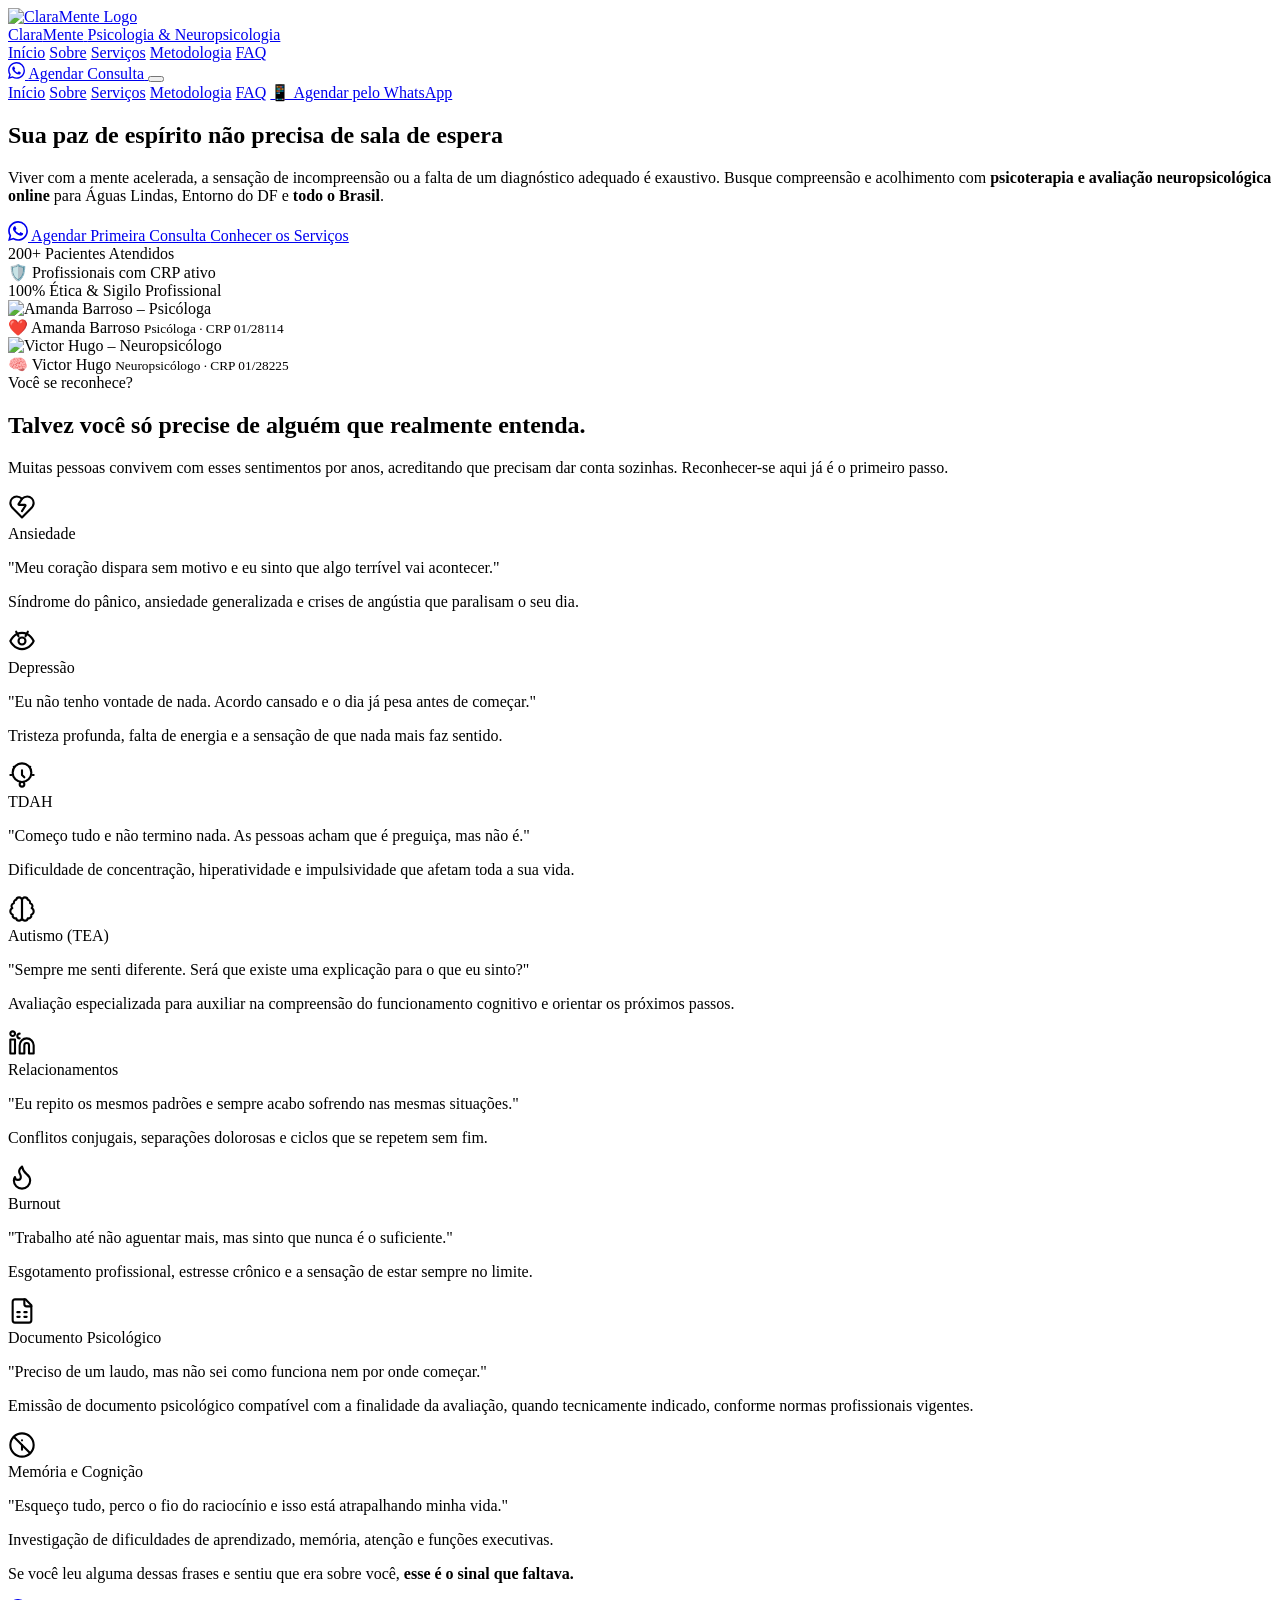
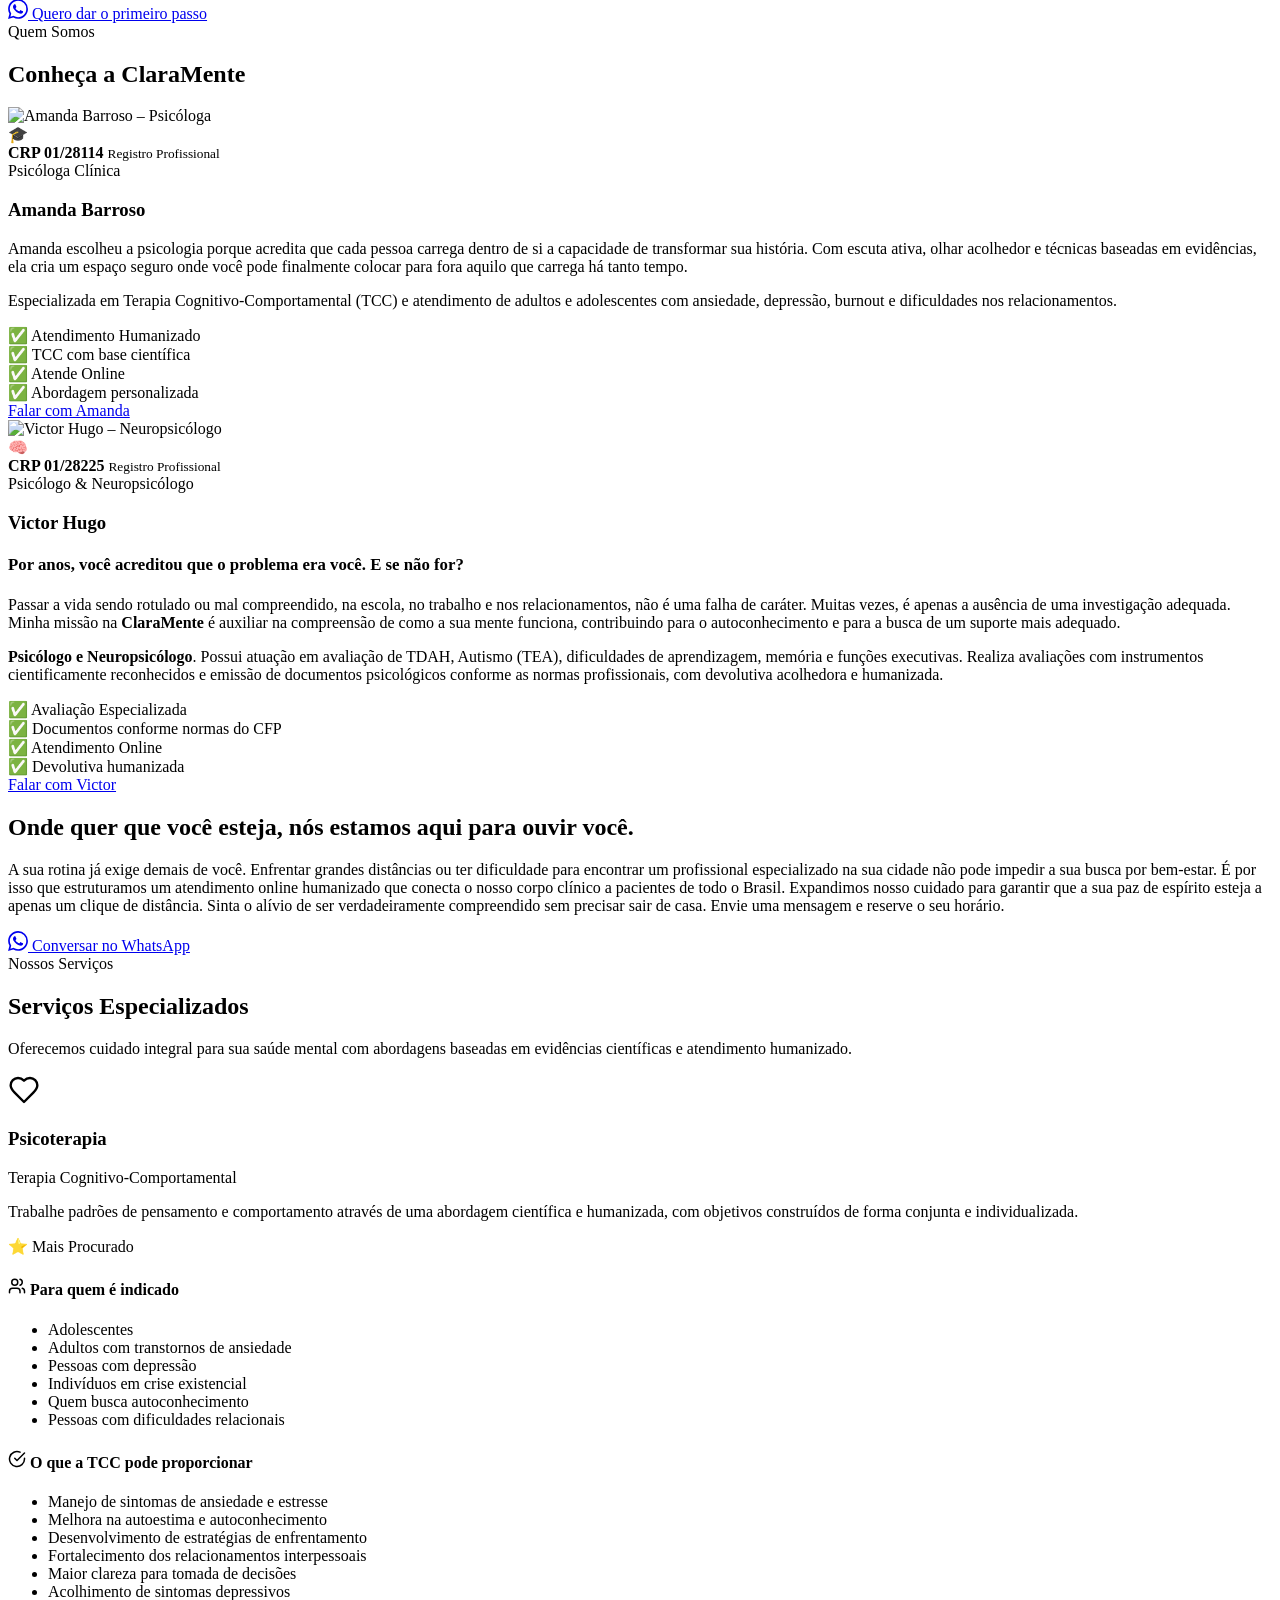
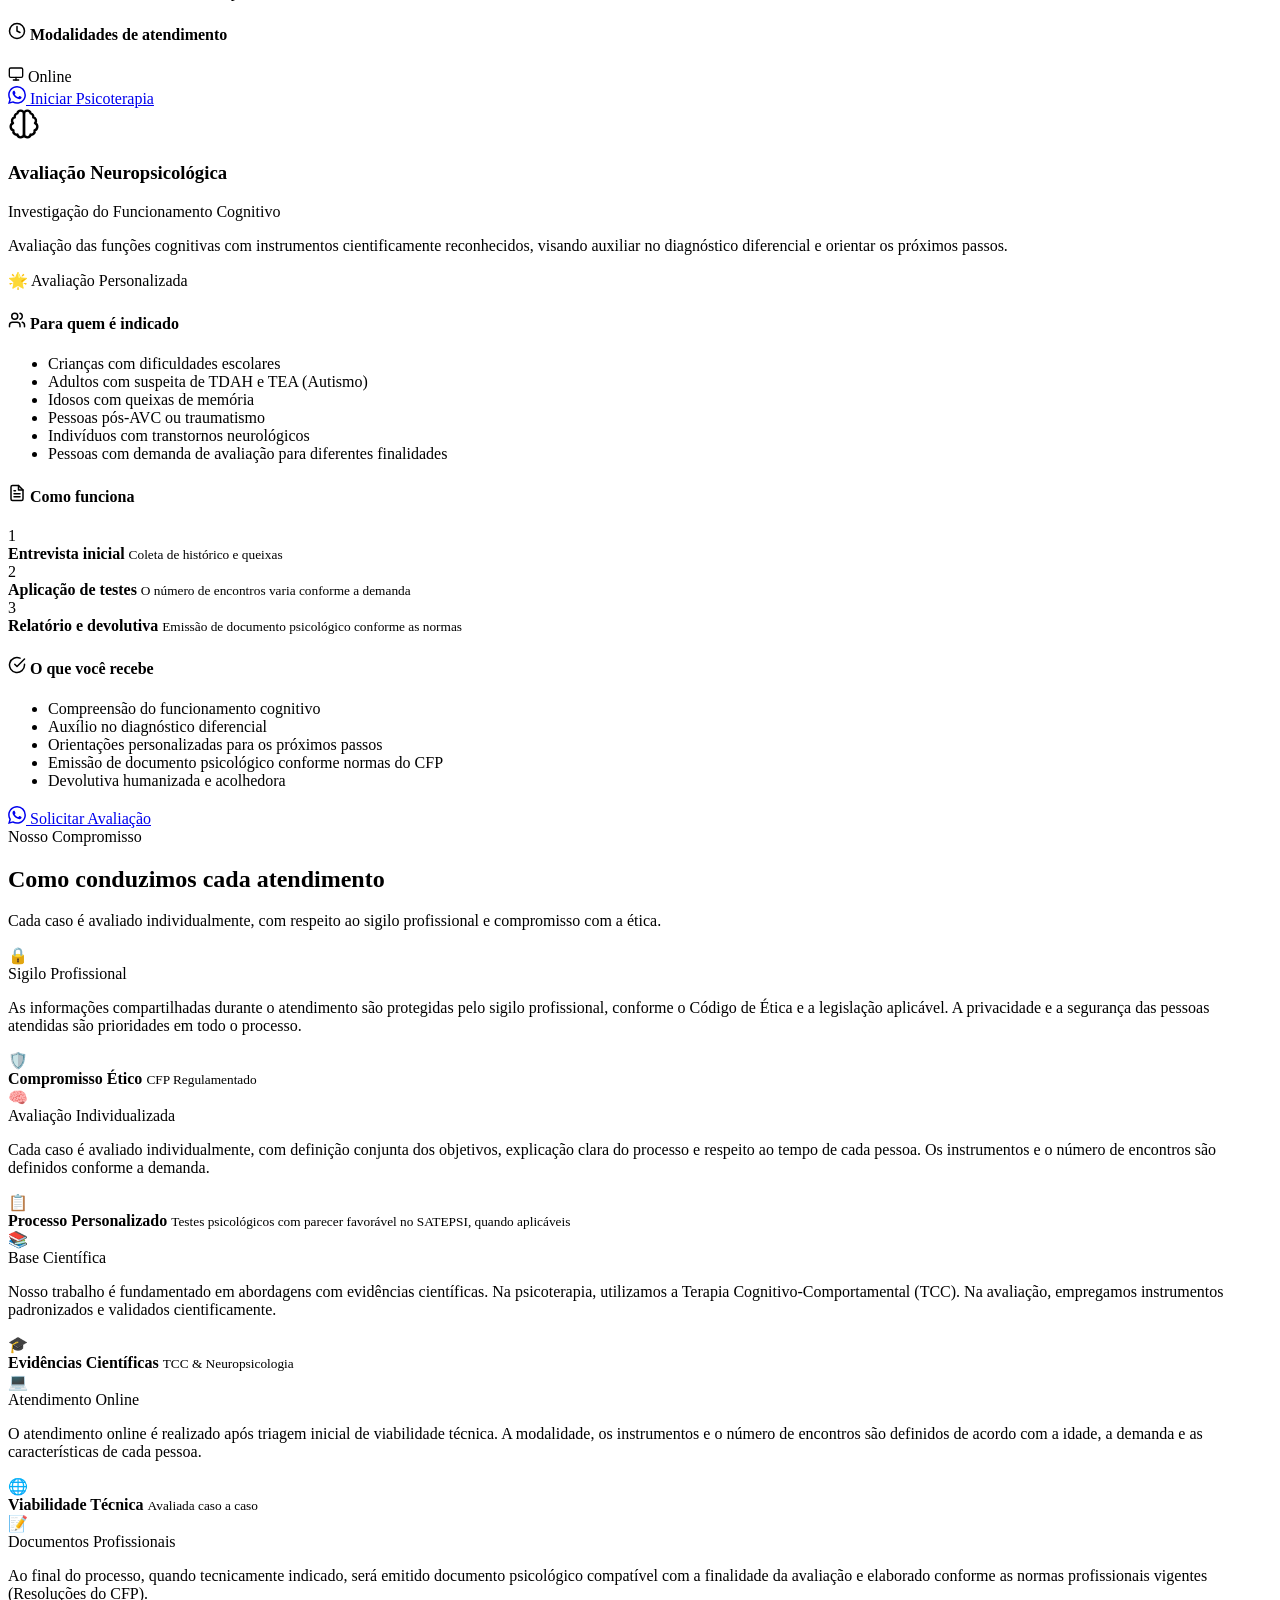
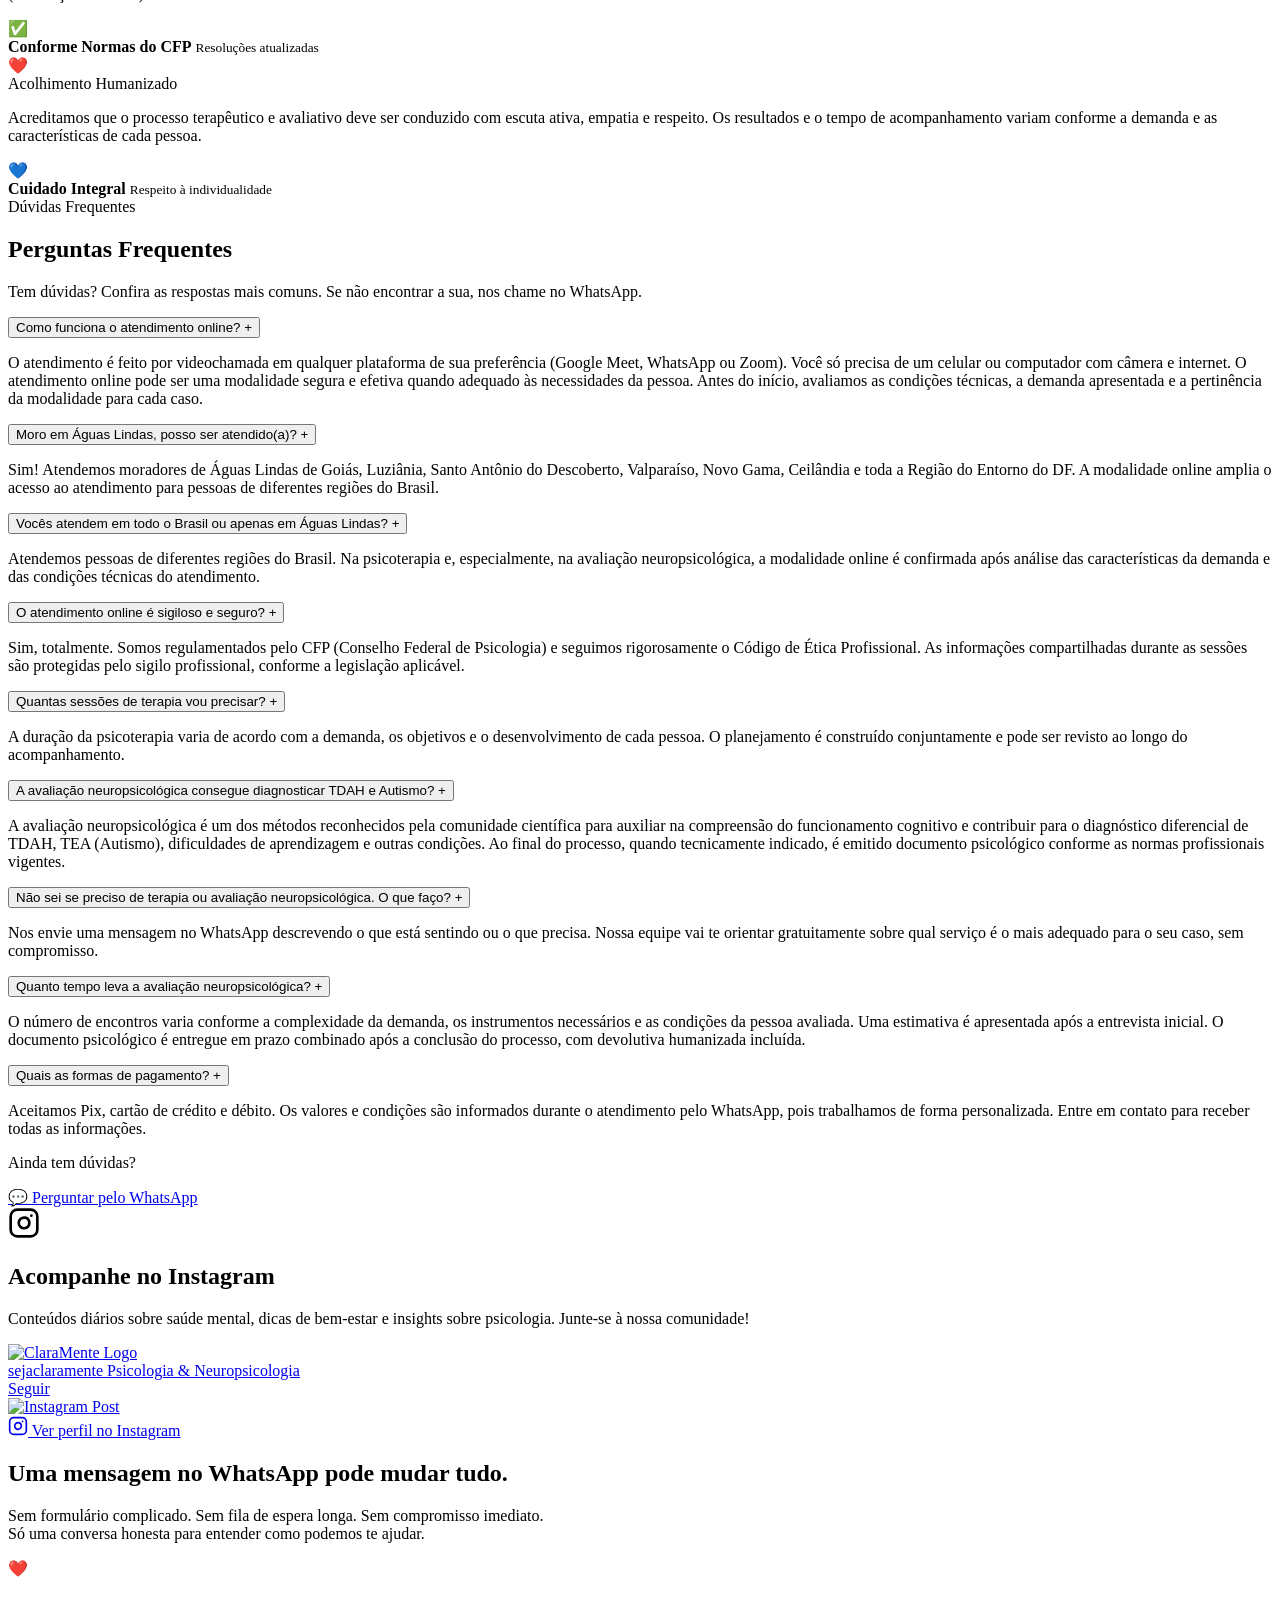
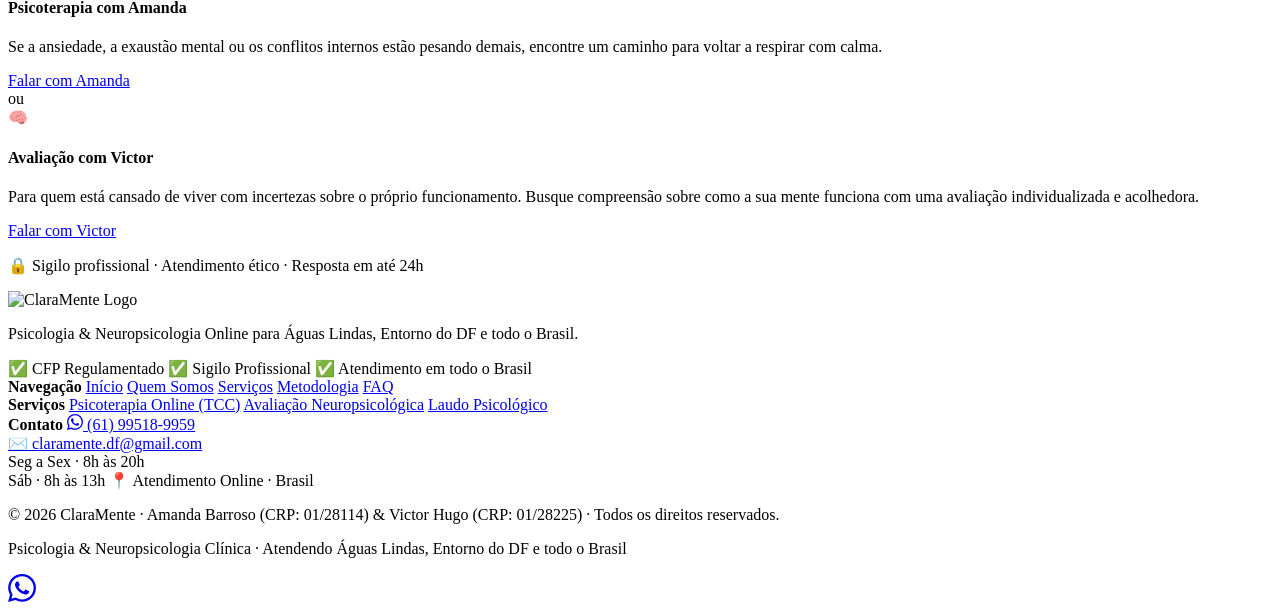
==== avaliacao/index.html @ e5a543e8 "Create index.html" ====
<!DOCTYPE html>
<html lang="pt-BR">

<head>
  <meta charset="UTF-8" />
  <meta name="viewport" content="width=device-width, initial-scale=1.0" />
  <meta name="description"
    content="ClaraMente – Psicologia e Neuropsicologia Online para moradores de Águas Lindas de Goiás e região. Terapia online e Avaliação Neuropsicológica com Amanda Barroso (CRP 01/28114) e Victor Hugo (CRP 01/28225). Agende pelo WhatsApp." />
  <meta name="keywords"
    content="psicóloga Águas Lindas, psicólogo Águas Lindas, terapia online, neuropsicólogo, avaliação neuropsicológica, TDAH, laudo, ansiedade, ClaraMente" />
  <title>ClaraMente | Psicologia & Neuropsicologia – Águas Lindas de Goiás</title>

  <!-- Favicon -->
  <link rel="icon" type="image/png" href="images/novidade.png" />
  <link rel="apple-touch-icon" href="images/novidade.png" />

  <!-- Open Graph (WhatsApp, Instagram, Facebook) -->
  <meta property="og:type" content="website" />
  <meta property="og:title" content="ClaraMente | Psicologia & Neuropsicologia Online" />
  <meta property="og:description" content="Psicoterapia e Avaliação Neuropsicológica Online para Águas Lindas, Entorno do DF e todo o Brasil. Agende pelo WhatsApp." />
  <meta property="og:image" content="https://claramente.net.br/images/novidade.png" />
  <meta property="og:url" content="https://claramente.net.br" />
  <meta property="og:site_name" content="ClaraMente" />
  <meta property="og:locale" content="pt_BR" />

  <!-- Twitter Card -->
  <meta name="twitter:card" content="summary_large_image" />
  <meta name="twitter:title" content="ClaraMente | Psicologia & Neuropsicologia Online" />
  <meta name="twitter:description" content="Psicoterapia e Avaliação Neuropsicológica Online para Águas Lindas, Entorno do DF e todo o Brasil." />
  <meta name="twitter:image" content="https://claramente.net.br/images/novidade.png" />

  <!-- Fonts -->
  <link rel="preconnect" href="https://fonts.googleapis.com" />
  <link rel="preconnect" href="https://fonts.gstatic.com" crossorigin />
  <link href="https://fonts.googleapis.com/css2?family=Inter:wght@300;400;500;600;700;800;900&display=swap"
    rel="stylesheet" />

  <!-- Lucide Icons -->
  <link rel="stylesheet" href="https://unpkg.com/lucide-static@latest/font/lucide.css" />

  <link rel="stylesheet" href="style.css" />
</head>

<body>

  <!-- ==================================================
       NAVBAR
  ================================================== -->
  <nav class="navbar" id="navbar">
    <div class="nav-container">

      <a href="#inicio" class="nav-brand" id="nav-brand-link">
        <div class="nav-seal">
          <img src="images/novidade.png" alt="ClaraMente Logo" class="nav-seal-img" />
        </div>
        <div class="nav-brand-text">
          <span class="nav-brand-name"><span class="brand-clara">Clara</span><span
              class="brand-mente">Mente</span></span>
          <span class="nav-brand-sub">Psicologia &amp; Neuropsicologia</span>
        </div>
      </a>

      <div class="nav-links" id="nav-links">
        <a href="#inicio" class="nav-link">Início</a>
        <a href="#sobre" class="nav-link">Sobre</a>
        <a href="#servicos" class="nav-link">Serviços</a>
        <a href="#metodologia" class="nav-link">Metodologia</a>
        <a href="#faq" class="nav-link">FAQ</a>
      </div>

      <a href="https://wa.me/5561995189959?text=Ol%C3%A1!%20Gostaria%20de%20agendar%20uma%20consulta." target="_blank"
        class="btn-nav-cta" id="nav-whatsapp-btn">
        <svg viewBox="0 0 24 24" fill="currentColor" width="17" height="17">
          <path
            d="M17.472 14.382c-.297-.149-1.758-.867-2.03-.967-.273-.099-.471-.148-.67.15-.197.297-.767.966-.94 1.164-.173.199-.347.223-.644.075-.297-.15-1.255-.463-2.39-1.475-.883-.788-1.48-1.761-1.653-2.059-.173-.297-.018-.458.13-.606.134-.133.298-.347.446-.52.149-.174.198-.298.298-.497.099-.198.05-.371-.025-.52-.075-.149-.669-1.612-.916-2.207-.242-.579-.487-.5-.669-.51-.173-.008-.371-.01-.57-.01-.198 0-.52.074-.792.372-.272.297-1.04 1.016-1.04 2.479 0 1.462 1.065 2.875 1.213 3.074.149.198 2.096 3.2 5.077 4.487.709.306 1.262.489 1.694.625.712.227 1.36.195 1.871.118.571-.085 1.758-.719 2.006-1.413.248-.694.248-1.289.173-1.413-.074-.124-.272-.198-.57-.347m-5.421 7.403h-.004a9.87 9.87 0 01-5.031-1.378l-.361-.214-3.741.982.998-3.648-.235-.374a9.86 9.86 0 01-1.51-5.26c.001-5.45 4.436-9.884 9.888-9.884 2.64 0 5.122 1.03 6.988 2.898a9.825 9.825 0 012.893 6.994c-.003 5.45-4.437 9.884-9.885 9.884m8.413-18.297A11.815 11.815 0 0012.05 0C5.495 0 .16 5.335.157 11.892c0 2.096.547 4.142 1.588 5.945L.057 24l6.305-1.654a11.882 11.882 0 005.683 1.448h.005c6.554 0 11.89-5.335 11.893-11.893a11.821 11.821 0 00-3.48-8.413Z" />
        </svg>
        <span>Agendar Consulta</span>
      </a>

      <button class="hamburger" id="hamburger-btn" aria-label="Abrir menu" aria-expanded="false">
        <span></span><span></span><span></span>
      </button>
    </div>

    <div class="mobile-menu" id="mobile-menu">
      <a href="#inicio" class="mobile-link">Início</a>
      <a href="#sobre" class="mobile-link">Sobre</a>
      <a href="#servicos" class="mobile-link">Serviços</a>
      <a href="#metodologia" class="mobile-link">Metodologia</a>
      <a href="#faq" class="mobile-link">FAQ</a>
      <a href="https://wa.me/5561995189959?text=Ol%C3%A1!%20Vim%20pelo%20site%20e%20quero%20agendar." target="_blank"
        class="mobile-link cta-mobile" id="nav-mobile-whatsapp">
        📱 Agendar pelo WhatsApp
      </a>
    </div>
  </nav>

  <!-- ==================================================
       SEÇÃO 1: HERO — 2 colunas (texto + foto)
  ================================================== -->
  <section class="hero" id="inicio">
    <div class="hero-container">

      <!-- Coluna esquerda: texto -->
      <div class="hero-text">

        <h1 class="hero-headline">
          Sua paz de espírito <span class="hero-accent">não precisa de sala de espera</span>
        </h1>

        <p class="hero-subtitle">
          Viver com a mente acelerada, a sensação de incompreensão ou a falta de um diagnóstico adequado é exaustivo. Busque compreensão e acolhimento com <strong>psicoterapia e avaliação neuropsicológica online</strong> para Águas Lindas, Entorno do DF e <strong>todo o Brasil</strong>.
        </p>

        <div class="hero-ctas">
          <a href="https://wa.me/5561995189959?text=Ol%C3%A1!%20Sou%20de%20%C3%81guas%20Lindas%20e%20gostaria%20de%20agendar%20uma%20consulta."
            target="_blank" class="btn-hero-primary" id="hero-cta-main">
            <svg viewBox="0 0 24 24" fill="currentColor" width="20" height="20">
              <path
                d="M17.472 14.382c-.297-.149-1.758-.867-2.03-.967-.273-.099-.471-.148-.67.15-.197.297-.767.966-.94 1.164-.173.199-.347.223-.644.075-.297-.15-1.255-.463-2.39-1.475-.883-.788-1.48-1.761-1.653-2.059-.173-.297-.018-.458.13-.606.134-.133.298-.347.446-.52.149-.174.198-.298.298-.497.099-.198.05-.371-.025-.52-.075-.149-.669-1.612-.916-2.207-.242-.579-.487-.5-.669-.51-.173-.008-.371-.01-.57-.01-.198 0-.52.074-.792.372-.272.297-1.04 1.016-1.04 2.479 0 1.462 1.065 2.875 1.213 3.074.149.198 2.096 3.2 5.077 4.487.709.306 1.262.489 1.694.625.712.227 1.36.195 1.871.118.571-.085 1.758-.719 2.006-1.413.248-.694.248-1.289.173-1.413-.074-.124-.272-.198-.57-.347m-5.421 7.403h-.004a9.87 9.87 0 01-5.031-1.378l-.361-.214-3.741.982.998-3.648-.235-.374a9.86 9.86 0 01-1.51-5.26c.001-5.45 4.436-9.884 9.888-9.884 2.64 0 5.122 1.03 6.988 2.898a9.825 9.825 0 012.893 6.994c-.003 5.45-4.437 9.884-9.885 9.884m8.413-18.297A11.815 11.815 0 0012.05 0C5.495 0 .16 5.335.157 11.892c0 2.096.547 4.142 1.588 5.945L.057 24l6.305-1.654a11.882 11.882 0 005.683 1.448h.005c6.554 0 11.89-5.335 11.893-11.893a11.821 11.821 0 00-3.48-8.413Z" />
            </svg>
            Agendar Primeira Consulta
          </a>
          <a href="#servicos" class="btn-hero-secondary">Conhecer os Serviços</a>
        </div>

        <div class="hero-stats">
          <div class="stat-item">
            <span class="stat-number" id="stat-pacientes">200+</span>
            <span class="stat-label">Pacientes Atendidos</span>
          </div>
          <div class="stat-divider"></div>
          <div class="stat-item">
            <span class="stat-number">🛡️</span>
            <span class="stat-label">Profissionais com CRP ativo</span>
          </div>
          <div class="stat-divider"></div>
          <div class="stat-item">
            <span class="stat-number">100%</span>
            <span class="stat-label">Ética &amp; Sigilo Profissional</span>
          </div>
        </div>
      </div>

      <!-- Coluna direita: fotos dos profissionais -->
      <div class="hero-images">
        <div class="hero-photo-card">
          <img src="images/amanda.jpeg" alt="Amanda Barroso – Psicóloga" class="hero-photo therapy-photo" />
          <div class="hero-photo-badge therapy-badge-pill">
            <span>❤️</span> Amanda Barroso
            <small>Psicóloga · CRP 01/28114</small>
          </div>
        </div>

        <div class="hero-photo-card hero-photo-card--right">
          <img src="images/victor.jpeg" alt="Victor Hugo – Neuropsicólogo" class="hero-photo neuro-photo" />
          <div class="hero-photo-badge neuro-badge-pill">
            <span>🧠</span> Victor Hugo
            <small>Neuropsicólogo · CRP 01/28225</small>
          </div>
        </div>
      </div>

    </div>
  </section>

  <section class="dor-section" id="especialidades">
    <div class="container">
      <div class="section-header centered">
        <span class="section-tag section-tag--light">Você se reconhece?</span>
        <h2 class="dor-title">Talvez você só precise de alguém que <span>realmente entenda.</span></h2>
        <p class="dor-subtitle">Muitas pessoas convivem com esses sentimentos por anos, acreditando que precisam dar conta sozinhas. Reconhecer-se aqui já é o primeiro passo.</p>
      </div>

      <div class="dor-grid">

        <div class="dor-card">
          <div class="dor-card-icon">
            <svg xmlns="http://www.w3.org/2000/svg" width="28" height="28" viewBox="0 0 24 24" fill="none" stroke="currentColor" stroke-width="1.8" stroke-linecap="round" stroke-linejoin="round"><path d="M19 14c1.49-1.46 3-3.21 3-5.5A5.5 5.5 0 0 0 16.5 3c-1.76 0-3 .5-4.5 2-1.5-1.5-2.74-2-4.5-2A5.5 5.5 0 0 0 2 8.5c0 2.3 1.5 4.05 3 5.5l7 7Z"/><path d="M12 5 9.04 9.5a.5.5 0 0 0 .46.7h5a.5.5 0 0 1 .46.7L12 15.5"/></svg>
          </div>
          <span class="dor-label">Ansiedade</span>
          <p class="dor-frase">"Meu coração dispara sem motivo e eu sinto que algo terrível vai acontecer."</p>
          <p class="dor-desc">Síndrome do pânico, ansiedade generalizada e crises de angústia que paralisam o seu dia.</p>
        </div>

        <div class="dor-card">
          <div class="dor-card-icon">
            <svg xmlns="http://www.w3.org/2000/svg" width="28" height="28" viewBox="0 0 24 24" fill="none" stroke="currentColor" stroke-width="1.8" stroke-linecap="round" stroke-linejoin="round"><path d="M2 12s3-7 10-7 10 7 10 7-3 7-10 7-10-7-10-7Z"/><circle cx="12" cy="12" r="3"/><path d="m17 4-2 4"/><path d="m7 4 2 4"/></svg>
          </div>
          <span class="dor-label">Depressão</span>
          <p class="dor-frase">"Eu não tenho vontade de nada. Acordo cansado e o dia já pesa antes de começar."</p>
          <p class="dor-desc">Tristeza profunda, falta de energia e a sensação de que nada mais faz sentido.</p>
        </div>

        <div class="dor-card">
          <div class="dor-card-icon">
            <svg xmlns="http://www.w3.org/2000/svg" width="28" height="28" viewBox="0 0 24 24" fill="none" stroke="currentColor" stroke-width="1.8" stroke-linecap="round" stroke-linejoin="round"><path d="M12 2a8 8 0 1 0 0 16 8 8 0 0 0 0-16Z"/><path d="M12 8v4l2 2"/><path d="M21 12h1"/><path d="M2 12h1"/><path d="m19.07 4.93-.392.393"/><path d="m4.93 4.93.39.39"/><circle cx="12" cy="20" r="2"/></svg>
          </div>
          <span class="dor-label">TDAH</span>
          <p class="dor-frase">"Começo tudo e não termino nada. As pessoas acham que é preguiça, mas não é."</p>
          <p class="dor-desc">Dificuldade de concentração, hiperatividade e impulsividade que afetam toda a sua vida.</p>
        </div>

        <div class="dor-card">
          <div class="dor-card-icon">
            <svg xmlns="http://www.w3.org/2000/svg" width="28" height="28" viewBox="0 0 24 24" fill="none" stroke="currentColor" stroke-width="1.8" stroke-linecap="round" stroke-linejoin="round"><path d="M9.5 2A2.5 2.5 0 0 1 12 4.5v15a2.5 2.5 0 0 1-4.96.44 2.5 2.5 0 0 1-2.96-3.08 3 3 0 0 1-.34-5.58 2.5 2.5 0 0 1 1.32-4.24 2.5 2.5 0 0 1 1.98-3A2.5 2.5 0 0 1 9.5 2Z"/><path d="M14.5 2A2.5 2.5 0 0 0 12 4.5v15a2.5 2.5 0 0 0 4.96.44 2.5 2.5 0 0 0 2.96-3.08 3 3 0 0 0 .34-5.58 2.5 2.5 0 0 0-1.32-4.24 2.5 2.5 0 0 0-1.98-3A2.5 2.5 0 0 0 14.5 2Z"/></svg>
          </div>
          <span class="dor-label">Autismo (TEA)</span>
          <p class="dor-frase">"Sempre me senti diferente. Será que existe uma explicação para o que eu sinto?"</p>
          <p class="dor-desc">Avaliação especializada para auxiliar na compreensão do funcionamento cognitivo e orientar os próximos passos.</p>
        </div>

        <div class="dor-card">
          <div class="dor-card-icon">
            <svg xmlns="http://www.w3.org/2000/svg" width="28" height="28" viewBox="0 0 24 24" fill="none" stroke="currentColor" stroke-width="1.8" stroke-linecap="round" stroke-linejoin="round"><path d="M16 8a6 6 0 0 1 6 6v7h-4v-7a2 2 0 0 0-2-2 2 2 0 0 0-2 2v7h-4v-7a6 6 0 0 1 6-6z"/><path d="M2 9h4v12H2z"/><circle cx="4" cy="4" r="2"/><path d="M10 4a2 2 0 1 0 0 4"/></svg>
          </div>
          <span class="dor-label">Relacionamentos</span>
          <p class="dor-frase">"Eu repito os mesmos padrões e sempre acabo sofrendo nas mesmas situações."</p>
          <p class="dor-desc">Conflitos conjugais, separações dolorosas e ciclos que se repetem sem fim.</p>
        </div>

        <div class="dor-card">
          <div class="dor-card-icon">
            <svg xmlns="http://www.w3.org/2000/svg" width="28" height="28" viewBox="0 0 24 24" fill="none" stroke="currentColor" stroke-width="1.8" stroke-linecap="round" stroke-linejoin="round"><path d="M8.5 14.5A2.5 2.5 0 0 0 11 12c0-1.38-.5-2-1-3-1.072-2.143-.224-4.054 2-6 .5 2.5 2 4.9 4 6.5 2 1.6 3 3.5 3 5.5a7 7 0 1 1-14 0c0-1.153.433-2.294 1-3a2.5 2.5 0 0 0 2.5 2.5z"/></svg>
          </div>
          <span class="dor-label">Burnout</span>
          <p class="dor-frase">"Trabalho até não aguentar mais, mas sinto que nunca é o suficiente."</p>
          <p class="dor-desc">Esgotamento profissional, estresse crônico e a sensação de estar sempre no limite.</p>
        </div>

        <div class="dor-card">
          <div class="dor-card-icon">
            <svg xmlns="http://www.w3.org/2000/svg" width="28" height="28" viewBox="0 0 24 24" fill="none" stroke="currentColor" stroke-width="1.8" stroke-linecap="round" stroke-linejoin="round"><path d="M15 2H6a2 2 0 0 0-2 2v16a2 2 0 0 0 2 2h12a2 2 0 0 0 2-2V7Z"/><path d="M14 2v4a2 2 0 0 0 2 2h4"/><path d="M10 13H8"/><path d="M16 13h-2"/><path d="M10 17H8"/><path d="M16 17h-2"/></svg>
          </div>
          <span class="dor-label">Documento Psicológico</span>
          <p class="dor-frase">"Preciso de um laudo, mas não sei como funciona nem por onde começar."</p>
          <p class="dor-desc">Emissão de documento psicológico compatível com a finalidade da avaliação, quando tecnicamente indicado, conforme normas profissionais vigentes.</p>
        </div>

        <div class="dor-card">
          <div class="dor-card-icon">
            <svg xmlns="http://www.w3.org/2000/svg" width="28" height="28" viewBox="0 0 24 24" fill="none" stroke="currentColor" stroke-width="1.8" stroke-linecap="round" stroke-linejoin="round"><circle cx="12" cy="12" r="10"/><path d="M12 16v-4"/><path d="M12 8h.01"/><path d="m4.93 4.93 14.14 14.14"/></svg>
          </div>
          <span class="dor-label">Memória e Cognição</span>
          <p class="dor-frase">"Esqueço tudo, perco o fio do raciocínio e isso está atrapalhando minha vida."</p>
          <p class="dor-desc">Investigação de dificuldades de aprendizado, memória, atenção e funções executivas.</p>
        </div>

      </div>

      <!-- CTA after cards -->
      <div class="dor-cta-wrapper">
        <p class="dor-cta-text">Se você leu alguma dessas frases e sentiu que era sobre você, <strong>esse é o sinal que faltava.</strong></p>
        <a href="https://wa.me/5561995189959?text=Ol%C3%A1!%20Me%20identifiquei%20com%20uma%20das%20%C3%A1reas%20e%20gostaria%20de%20agendar."
          target="_blank" class="btn-dor-cta" id="esp-cta-whatsapp">
          <svg viewBox="0 0 24 24" fill="currentColor" width="20" height="20">
            <path d="M17.472 14.382c-.297-.149-1.758-.867-2.03-.967-.273-.099-.471-.148-.67.15-.197.297-.767.966-.94 1.164-.173.199-.347.223-.644.075-.297-.15-1.255-.463-2.39-1.475-.883-.788-1.48-1.761-1.653-2.059-.173-.297-.018-.458.13-.606.134-.133.298-.347.446-.52.149-.174.198-.298.298-.497.099-.198.05-.371-.025-.52-.075-.149-.669-1.612-.916-2.207-.242-.579-.487-.5-.669-.51-.173-.008-.371-.01-.57-.01-.198 0-.52.074-.792.372-.272.297-1.04 1.016-1.04 2.479 0 1.462 1.065 2.875 1.213 3.074.149.198 2.096 3.2 5.077 4.487.709.306 1.262.489 1.694.625.712.227 1.36.195 1.871.118.571-.085 1.758-.719 2.006-1.413.248-.694.248-1.289.173-1.413-.074-.124-.272-.198-.57-.347m-5.421 7.403h-.004a9.87 9.87 0 01-5.031-1.378l-.361-.214-3.741.982.998-3.648-.235-.374a9.86 9.86 0 01-1.51-5.26c.001-5.45 4.436-9.884 9.888-9.884 2.64 0 5.122 1.03 6.988 2.898a9.825 9.825 0 012.893 6.994c-.003 5.45-4.437 9.884-9.885 9.884m8.413-18.297A11.815 11.815 0 0012.05 0C5.495 0 .16 5.335.157 11.892c0 2.096.547 4.142 1.588 5.945L.057 24l6.305-1.654a11.882 11.882 0 005.683 1.448h.005c6.554 0 11.89-5.335 11.893-11.893a11.821 11.821 0 00-3.48-8.413Z" />
          </svg>
          Quero dar o primeiro passo
        </a>
      </div>
    </div>
  </section>

  <!-- ==================================================
       SEÇÃO 3: SOBRE OS PROFISSIONAIS
  ================================================== -->
  <section class="sobre-section" id="sobre">
    <div class="container">
      <div class="section-header centered">
        <span class="section-tag">Quem Somos</span>
        <h2 class="section-title">Conheça a <span class="accent">ClaraMente</span></h2>
      </div>

      <!-- Amanda -->
      <div class="sobre-card">
        <div class="sobre-photo-wrapper">
          <div class="sobre-photo-frame therapy-frame">
            <img src="images/amanda.jpeg" alt="Amanda Barroso – Psicóloga" class="sobre-photo" />
          </div>
          <div class="sobre-crp-badge">
            <span class="crp-icon">🎓</span>
            <div>
              <strong>CRP 01/28114</strong>
              <small>Registro Profissional</small>
            </div>
          </div>
        </div>

        <div class="sobre-info">
          <span class="sobre-role therapy-role">Psicóloga Clínica</span>
          <h3 class="sobre-name">Amanda Barroso</h3>

          <p class="sobre-bio">
            Amanda escolheu a psicologia porque acredita que cada pessoa carrega dentro de si a capacidade de
            transformar sua história. Com escuta ativa, olhar acolhedor e técnicas baseadas em evidências, ela cria um
            espaço seguro onde você pode finalmente colocar para fora aquilo que carrega há tanto tempo.
          </p>
          <p class="sobre-bio">
            Especializada em Terapia Cognitivo-Comportamental (TCC) e atendimento de adultos e adolescentes com ansiedade, depressão, burnout e dificuldades nos relacionamentos.
          </p>

          <div class="sobre-highlights">
            <div class="highlight-item">✅ Atendimento Humanizado</div>
            <div class="highlight-item">✅ TCC com base científica</div>
            <div class="highlight-item">✅ Atende Online</div>
            <div class="highlight-item">✅ Abordagem personalizada</div>
          </div>

          <a href="https://wa.me/5561995189959?text=Ol%C3%A1%20Amanda!%20Gostaria%20de%20iniciar%20um%20processo%20terap%C3%AAutico."
            target="_blank" class="btn-sobre" id="sobre-cta-amanda">
            Falar com Amanda
          </a>
        </div>
      </div>

      <!-- Victor -->
      <div class="sobre-card sobre-card--reverse">
        <div class="sobre-photo-wrapper">
          <div class="sobre-photo-frame neuro-frame">
            <img src="images/victor.jpeg" alt="Victor Hugo – Neuropsicólogo" class="sobre-photo" />
          </div>
          <div class="sobre-crp-badge">
            <span class="crp-icon">🧠</span>
            <div>
              <strong>CRP 01/28225</strong>
              <small>Registro Profissional</small>
            </div>
          </div>
        </div>

        <div class="sobre-info">
          <span class="sobre-role neuro-role">Psicólogo &amp; Neuropsicólogo</span>
          <h3 class="sobre-name">Victor Hugo</h3>

          <p class="sobre-bio" style="font-size: 1.05rem; font-weight: 700; color: var(--blue-dark); line-height: 1.6;">
            Por anos, você acreditou que o problema era você. E se não for?
          </p>
          <p class="sobre-bio">
            Passar a vida sendo rotulado ou mal compreendido, na escola, no trabalho e nos relacionamentos, não é uma falha de caráter. Muitas vezes, é apenas a ausência de uma investigação adequada. Minha missão na <strong>ClaraMente</strong> é auxiliar na compreensão de como a sua mente funciona, contribuindo para o autoconhecimento e para a busca de um suporte mais adequado.
          </p>
          <p class="sobre-bio">
            <strong>Psicólogo e Neuropsicólogo</strong>. Possui atuação em avaliação de TDAH, Autismo (TEA), dificuldades de aprendizagem, memória e funções executivas. Realiza avaliações com instrumentos cientificamente reconhecidos e emissão de documentos psicológicos conforme as normas profissionais, com devolutiva acolhedora e humanizada.
          </p>

          <div class="sobre-highlights">
            <div class="highlight-item">✅ Avaliação Especializada</div>
            <div class="highlight-item">✅ Documentos conforme normas do CFP</div>
            <div class="highlight-item">✅ Atendimento Online</div>
            <div class="highlight-item">✅ Devolutiva humanizada</div>
          </div>

          <a href="https://wa.me/5561995189959?text=Ol%C3%A1%20Victor!%20Gostaria%20de%20saber%20mais%20sobre%20a%20Avalia%C3%A7%C3%A3o%20Neuropsicol%C3%B3gica."
            target="_blank" class="btn-sobre btn-sobre--neuro" id="sobre-cta-victor">
            Falar com Victor
          </a>
        </div>
      </div>

    </div>
  </section>

  <!-- ==================================================
       SEÇÃO 4: BANNER CTA INTERMEDIÁRIO
  ================================================== -->
  <section class="cta-banner-section">
    <div class="container">
      <div class="cta-banner">
        <div class="cta-banner-text">
          <h2>Onde quer que você esteja, nós estamos aqui para ouvir você.</h2>
          <p>A sua rotina já exige demais de você. Enfrentar grandes distâncias ou ter dificuldade para encontrar um profissional especializado na sua cidade não pode impedir a sua busca por bem-estar. É por isso que estruturamos um atendimento online humanizado que conecta o nosso corpo clínico a pacientes de todo o Brasil. Expandimos nosso cuidado para garantir que a sua paz de espírito esteja a apenas um clique de distância. Sinta o alívio de ser verdadeiramente compreendido sem precisar sair de casa. Envie uma mensagem e reserve o seu horário.</p>
        </div>
        <a href="https://wa.me/5561995189959?text=Ol%C3%A1!%20Sou%20de%20%C3%81guas%20Lindas%20e%20quero%20saber%20mais%20sobre%20o%20atendimento."
          target="_blank" class="btn-banner-cta" id="banner-cta-btn">
          <svg viewBox="0 0 24 24" fill="currentColor" width="20" height="20">
            <path
              d="M17.472 14.382c-.297-.149-1.758-.867-2.03-.967-.273-.099-.471-.148-.67.15-.197.297-.767.966-.94 1.164-.173.199-.347.223-.644.075-.297-.15-1.255-.463-2.39-1.475-.883-.788-1.48-1.761-1.653-2.059-.173-.297-.018-.458.13-.606.134-.133.298-.347.446-.52.149-.174.198-.298.298-.497.099-.198.05-.371-.025-.52-.075-.149-.669-1.612-.916-2.207-.242-.579-.487-.5-.669-.51-.173-.008-.371-.01-.57-.01-.198 0-.52.074-.792.372-.272.297-1.04 1.016-1.04 2.479 0 1.462 1.065 2.875 1.213 3.074.149.198 2.096 3.2 5.077 4.487.709.306 1.262.489 1.694.625.712.227 1.36.195 1.871.118.571-.085 1.758-.719 2.006-1.413.248-.694.248-1.289.173-1.413-.074-.124-.272-.198-.57-.347m-5.421 7.403h-.004a9.87 9.87 0 01-5.031-1.378l-.361-.214-3.741.982.998-3.648-.235-.374a9.86 9.86 0 01-1.51-5.26c.001-5.45 4.436-9.884 9.888-9.884 2.64 0 5.122 1.03 6.988 2.898a9.825 9.825 0 012.893 6.994c-.003 5.45-4.437 9.884-9.885 9.884m8.413-18.297A11.815 11.815 0 0012.05 0C5.495 0 .16 5.335.157 11.892c0 2.096.547 4.142 1.588 5.945L.057 24l6.305-1.654a11.882 11.882 0 005.683 1.448h.005c6.554 0 11.89-5.335 11.893-11.893a11.821 11.821 0 00-3.48-8.413Z" />
          </svg>
          Conversar no WhatsApp
        </a>
      </div>
    </div>
  </section>

  <!-- ==================================================
       SEÇÃO 5: SERVIÇOS DETALHADOS
  ================================================== -->
  <section class="servicos-section" id="servicos">
    <div class="container">
      <div class="section-header centered">
        <span class="section-tag">Nossos Serviços</span>
        <h2 class="section-title">Serviços <span class="accent">Especializados</span></h2>
        <p class="section-subtitle">Oferecemos cuidado integral para sua saúde mental com abordagens baseadas em evidências científicas
          e atendimento humanizado.</p>
      </div>

      <div class="servicos-grid">

        <!-- Psicoterapia -->
        <div class="servico-card therapy-card">
          <div class="servico-header-block">
            <div class="servico-header-icon">
              <svg xmlns="http://www.w3.org/2000/svg" width="32" height="32" viewBox="0 0 24 24" fill="none" stroke="currentColor" stroke-width="1.8" stroke-linecap="round" stroke-linejoin="round"><path d="M19 14c1.49-1.46 3-3.21 3-5.5A5.5 5.5 0 0 0 16.5 3c-1.76 0-3 .5-4.5 2-1.5-1.5-2.74-2-4.5-2A5.5 5.5 0 0 0 2 8.5c0 2.3 1.5 4.05 3 5.5l7 7Z"/></svg>
            </div>
            <div>
              <h3>Psicoterapia</h3>
              <p class="servico-header-sub">Terapia Cognitivo-Comportamental</p>
            </div>
          </div>
          <p class="servico-header-desc">Trabalhe padrões de pensamento e comportamento através de uma abordagem científica e humanizada, com objetivos construídos de forma conjunta e individualizada.</p>
          <span class="servico-tag-badge">⭐ Mais Procurado</span>

          <div class="servico-body">
            <div class="servico-block">
              <h4><svg xmlns="http://www.w3.org/2000/svg" width="18" height="18" viewBox="0 0 24 24" fill="none" stroke="currentColor" stroke-width="2" stroke-linecap="round" stroke-linejoin="round"><path d="M16 21v-2a4 4 0 0 0-4-4H6a4 4 0 0 0-4 4v2"/><circle cx="9" cy="7" r="4"/><path d="M22 21v-2a4 4 0 0 0-3-3.87"/><path d="M16 3.13a4 4 0 0 1 0 7.75"/></svg> Para quem é indicado</h4>
              <ul class="check-list">
                <li>Adolescentes</li>
                <li>Adultos com transtornos de ansiedade</li>
                <li>Pessoas com depressão</li>
                <li>Indivíduos em crise existencial</li>
                <li>Quem busca autoconhecimento</li>
                <li>Pessoas com dificuldades relacionais</li>
              </ul>
            </div>

            <div class="servico-block">
              <h4><svg xmlns="http://www.w3.org/2000/svg" width="18" height="18" viewBox="0 0 24 24" fill="none" stroke="currentColor" stroke-width="2" stroke-linecap="round" stroke-linejoin="round"><path d="M22 11.08V12a10 10 0 1 1-5.93-9.14"/><path d="m9 11 3 3L22 4"/></svg> O que a TCC pode proporcionar</h4>
              <ul class="check-list green">
                <li>Manejo de sintomas de ansiedade e estresse</li>
                <li>Melhora na autoestima e autoconhecimento</li>
                <li>Desenvolvimento de estratégias de enfrentamento</li>
                <li>Fortalecimento dos relacionamentos interpessoais</li>
                <li>Maior clareza para tomada de decisões</li>
                <li>Acolhimento de sintomas depressivos</li>
              </ul>
            </div>

            <div class="servico-block">
              <h4><svg xmlns="http://www.w3.org/2000/svg" width="18" height="18" viewBox="0 0 24 24" fill="none" stroke="currentColor" stroke-width="2" stroke-linecap="round" stroke-linejoin="round"><circle cx="12" cy="12" r="10"/><polyline points="12 6 12 12 16 14"/></svg> Modalidades de atendimento</h4>
              <div class="modalidades-row">
                <span class="modalidade-pill online-pill"><svg xmlns="http://www.w3.org/2000/svg" width="16" height="16" viewBox="0 0 24 24" fill="none" stroke="currentColor" stroke-width="2" stroke-linecap="round" stroke-linejoin="round"><rect width="20" height="14" x="2" y="3" rx="2"/><line x1="8" x2="16" y1="21" y2="21"/><line x1="12" x2="12" y1="17" y2="21"/></svg> Online</span>
              </div>
            </div>
          </div>

          <a href="https://wa.me/5561995189959?text=Ol%C3%A1!%20Quero%20iniciar%20a%20Psicoterapia%20Online."
            target="_blank" class="btn-servico-new" id="servico-cta-terapia">
            <svg viewBox="0 0 24 24" fill="currentColor" width="18" height="18"><path d="M17.472 14.382c-.297-.149-1.758-.867-2.03-.967-.273-.099-.471-.148-.67.15-.197.297-.767.966-.94 1.164-.173.199-.347.223-.644.075-.297-.15-1.255-.463-2.39-1.475-.883-.788-1.48-1.761-1.653-2.059-.173-.297-.018-.458.13-.606.134-.133.298-.347.446-.52.149-.174.198-.298.298-.497.099-.198.05-.371-.025-.52-.075-.149-.669-1.612-.916-2.207-.242-.579-.487-.5-.669-.51-.173-.008-.371-.01-.57-.01-.198 0-.52.074-.792.372-.272.297-1.04 1.016-1.04 2.479 0 1.462 1.065 2.875 1.213 3.074.149.198 2.096 3.2 5.077 4.487.709.306 1.262.489 1.694.625.712.227 1.36.195 1.871.118.571-.085 1.758-.719 2.006-1.413.248-.694.248-1.289.173-1.413-.074-.124-.272-.198-.57-.347m-5.421 7.403h-.004a9.87 9.87 0 01-5.031-1.378l-.361-.214-3.741.982.998-3.648-.235-.374a9.86 9.86 0 01-1.51-5.26c.001-5.45 4.436-9.884 9.888-9.884 2.64 0 5.122 1.03 6.988 2.898a9.825 9.825 0 012.893 6.994c-.003 5.45-4.437 9.884-9.885 9.884m8.413-18.297A11.815 11.815 0 0012.05 0C5.495 0 .16 5.335.157 11.892c0 2.096.547 4.142 1.588 5.945L.057 24l6.305-1.654a11.882 11.882 0 005.683 1.448h.005c6.554 0 11.89-5.335 11.893-11.893a11.821 11.821 0 00-3.48-8.413Z"/></svg>
            Iniciar Psicoterapia
          </a>
        </div>

        <!-- Avaliação Neuropsicológica -->
        <div class="servico-card neuro-card">
          <div class="servico-header-block">
            <div class="servico-header-icon">
              <svg xmlns="http://www.w3.org/2000/svg" width="32" height="32" viewBox="0 0 24 24" fill="none" stroke="currentColor" stroke-width="1.8" stroke-linecap="round" stroke-linejoin="round"><path d="M9.5 2A2.5 2.5 0 0 1 12 4.5v15a2.5 2.5 0 0 1-4.96.44 2.5 2.5 0 0 1-2.96-3.08 3 3 0 0 1-.34-5.58 2.5 2.5 0 0 1 1.32-4.24 2.5 2.5 0 0 1 1.98-3A2.5 2.5 0 0 1 9.5 2Z"/><path d="M14.5 2A2.5 2.5 0 0 0 12 4.5v15a2.5 2.5 0 0 0 4.96.44 2.5 2.5 0 0 0 2.96-3.08 3 3 0 0 0 .34-5.58 2.5 2.5 0 0 0-1.32-4.24 2.5 2.5 0 0 0-1.98-3A2.5 2.5 0 0 0 14.5 2Z"/></svg>
            </div>
            <div>
              <h3>Avaliação Neuropsicológica</h3>
              <p class="servico-header-sub">Investigação do Funcionamento Cognitivo</p>
            </div>
          </div>
          <p class="servico-header-desc">Avaliação das funções cognitivas com instrumentos cientificamente reconhecidos, visando auxiliar no diagnóstico diferencial e orientar os próximos passos.</p>
          <span class="servico-tag-badge servico-tag-badge--green">🌟 Avaliação Personalizada</span>

          <div class="servico-body">
            <div class="servico-block">
              <h4><svg xmlns="http://www.w3.org/2000/svg" width="18" height="18" viewBox="0 0 24 24" fill="none" stroke="currentColor" stroke-width="2" stroke-linecap="round" stroke-linejoin="round"><path d="M16 21v-2a4 4 0 0 0-4-4H6a4 4 0 0 0-4 4v2"/><circle cx="9" cy="7" r="4"/><path d="M22 21v-2a4 4 0 0 0-3-3.87"/><path d="M16 3.13a4 4 0 0 1 0 7.75"/></svg> Para quem é indicado</h4>
              <ul class="check-list">
                <li>Crianças com dificuldades escolares</li>
                <li>Adultos com suspeita de TDAH e TEA (Autismo)</li>
                <li>Idosos com queixas de memória</li>
                <li>Pessoas pós-AVC ou traumatismo</li>
                <li>Indivíduos com transtornos neurológicos</li>
                <li>Pessoas com demanda de avaliação para diferentes finalidades</li>
              </ul>
            </div>

            <div class="servico-block">
              <h4><svg xmlns="http://www.w3.org/2000/svg" width="18" height="18" viewBox="0 0 24 24" fill="none" stroke="currentColor" stroke-width="2" stroke-linecap="round" stroke-linejoin="round"><path d="M14 2H6a2 2 0 0 0-2 2v16a2 2 0 0 0 2 2h12a2 2 0 0 0 2-2V8Z"/><path d="M14 2v6h6"/><path d="M16 13H8"/><path d="M16 17H8"/><path d="M10 9H8"/></svg> Como funciona</h4>
              <div class="steps-numbered">
                <div class="step-item">
                  <span class="step-number">1</span>
                  <div>
                    <strong>Entrevista inicial</strong>
                    <small>Coleta de histórico e queixas</small>
                  </div>
                </div>
                <div class="step-item">
                  <span class="step-number">2</span>
                  <div>
                    <strong>Aplicação de testes</strong>
                    <small>O número de encontros varia conforme a demanda</small>
                  </div>
                </div>
                <div class="step-item">
                  <span class="step-number">3</span>
                  <div>
                    <strong>Relatório e devolutiva</strong>
                    <small>Emissão de documento psicológico conforme as normas</small>
                  </div>
                </div>
              </div>
            </div>

            <div class="servico-block">
              <h4><svg xmlns="http://www.w3.org/2000/svg" width="18" height="18" viewBox="0 0 24 24" fill="none" stroke="currentColor" stroke-width="2" stroke-linecap="round" stroke-linejoin="round"><path d="M22 11.08V12a10 10 0 1 1-5.93-9.14"/><path d="m9 11 3 3L22 4"/></svg> O que você recebe</h4>
              <ul class="check-list green">
                <li>Compreensão do funcionamento cognitivo</li>
                <li>Auxílio no diagnóstico diferencial</li>
                <li>Orientações personalizadas para os próximos passos</li>
                <li>Emissão de documento psicológico conforme normas do CFP</li>
                <li>Devolutiva humanizada e acolhedora</li>
              </ul>
            </div>
          </div>

          <a href="https://wa.me/5561995189959?text=Ol%C3%A1!%20Gostaria%20de%20saber%20mais%20sobre%20a%20Avalia%C3%A7%C3%A3o%20Neuropsicol%C3%B3gica."
            target="_blank" class="btn-servico-new btn-servico-new--neuro" id="servico-cta-neuro">
            <svg viewBox="0 0 24 24" fill="currentColor" width="18" height="18"><path d="M17.472 14.382c-.297-.149-1.758-.867-2.03-.967-.273-.099-.471-.148-.67.15-.197.297-.767.966-.94 1.164-.173.199-.347.223-.644.075-.297-.15-1.255-.463-2.39-1.475-.883-.788-1.48-1.761-1.653-2.059-.173-.297-.018-.458.13-.606.134-.133.298-.347.446-.52.149-.174.198-.298.298-.497.099-.198.05-.371-.025-.52-.075-.149-.669-1.612-.916-2.207-.242-.579-.487-.5-.669-.51-.173-.008-.371-.01-.57-.01-.198 0-.52.074-.792.372-.272.297-1.04 1.016-1.04 2.479 0 1.462 1.065 2.875 1.213 3.074.149.198 2.096 3.2 5.077 4.487.709.306 1.262.489 1.694.625.712.227 1.36.195 1.871.118.571-.085 1.758-.719 2.006-1.413.248-.694.248-1.289.173-1.413-.074-.124-.272-.198-.57-.347m-5.421 7.403h-.004a9.87 9.87 0 01-5.031-1.378l-.361-.214-3.741.982.998-3.648-.235-.374a9.86 9.86 0 01-1.51-5.26c.001-5.45 4.436-9.884 9.888-9.884 2.64 0 5.122 1.03 6.988 2.898a9.825 9.825 0 012.893 6.994c-.003 5.45-4.437 9.884-9.885 9.884m8.413-18.297A11.815 11.815 0 0012.05 0C5.495 0 .16 5.335.157 11.892c0 2.096.547 4.142 1.588 5.945L.057 24l6.305-1.654a11.882 11.882 0 005.683 1.448h.005c6.554 0 11.89-5.335 11.893-11.893a11.821 11.821 0 00-3.48-8.413Z"/></svg>
            Solicitar Avaliação
          </a>
        </div>

      </div>
    </div>
  </section>

  <!-- ==================================================
       SEÇÃO 6: NOSSO COMPROMISSO (METODOLOGIA)
  ================================================== -->
  <section class="depoimentos-section" id="metodologia">
    <div class="container">
      <div class="section-header centered">
        <span class="section-tag">Nosso Compromisso</span>
        <h2 class="section-title">Como conduzimos cada atendimento</h2>
        <p class="section-subtitle">Cada caso é avaliado individualmente, com respeito ao sigilo profissional e compromisso com a ética.
        </p>
      </div>

      <div class="depoimentos-grid">

        <div class="dep-card">
          <div class="dep-stars">🔒</div>
          <span class="dep-tag">Sigilo Profissional</span>
          <p class="dep-text">As informações compartilhadas durante o atendimento são protegidas pelo sigilo profissional, conforme o Código de Ética e a legislação aplicável. A privacidade e a segurança das pessoas atendidas são prioridades em todo o processo.</p>
          <div class="dep-author">
            <div class="dep-avatar therapy-avatar">🛡️</div>
            <div>
              <strong>Compromisso Ético</strong>
              <small>CFP Regulamentado</small>
            </div>
          </div>
        </div>

        <div class="dep-card">
          <div class="dep-stars">🧠</div>
          <span class="dep-tag">Avaliação Individualizada</span>
          <p class="dep-text">Cada caso é avaliado individualmente, com definição conjunta dos objetivos, explicação clara do processo e respeito ao tempo de cada pessoa. Os instrumentos e o número de encontros são definidos conforme a demanda.</p>
          <div class="dep-author">
            <div class="dep-avatar neuro-avatar">📋</div>
            <div>
              <strong>Processo Personalizado</strong>
              <small>Testes psicológicos com parecer favorável no SATEPSI, quando aplicáveis</small>
            </div>
          </div>
        </div>

        <div class="dep-card">
          <div class="dep-stars">📚</div>
          <span class="dep-tag">Base Científica</span>
          <p class="dep-text">Nosso trabalho é fundamentado em abordagens com evidências científicas. Na psicoterapia, utilizamos a Terapia Cognitivo-Comportamental (TCC). Na avaliação, empregamos instrumentos padronizados e validados cientificamente.</p>
          <div class="dep-author">
            <div class="dep-avatar therapy-avatar">🎓</div>
            <div>
              <strong>Evidências Científicas</strong>
              <small>TCC &amp; Neuropsicologia</small>
            </div>
          </div>
        </div>

        <div class="dep-card">
          <div class="dep-stars">💻</div>
          <span class="dep-tag">Atendimento Online</span>
          <p class="dep-text">O atendimento online é realizado após triagem inicial de viabilidade técnica. A modalidade, os instrumentos e o número de encontros são definidos de acordo com a idade, a demanda e as características de cada pessoa.</p>
          <div class="dep-author">
            <div class="dep-avatar neuro-avatar">🌐</div>
            <div>
              <strong>Viabilidade Técnica</strong>
              <small>Avaliada caso a caso</small>
            </div>
          </div>
        </div>

        <div class="dep-card">
          <div class="dep-stars">📝</div>
          <span class="dep-tag">Documentos Profissionais</span>
          <p class="dep-text">Ao final do processo, quando tecnicamente indicado, será emitido documento psicológico compatível com a finalidade da avaliação e elaborado conforme as normas profissionais vigentes (Resoluções do CFP).</p>
          <div class="dep-author">
            <div class="dep-avatar therapy-avatar">✅</div>
            <div>
              <strong>Conforme Normas do CFP</strong>
              <small>Resoluções atualizadas</small>
            </div>
          </div>
        </div>

        <div class="dep-card">
          <div class="dep-stars">❤️</div>
          <span class="dep-tag">Acolhimento Humanizado</span>
          <p class="dep-text">Acreditamos que o processo terapêutico e avaliativo deve ser conduzido com escuta ativa, empatia e respeito. Os resultados e o tempo de acompanhamento variam conforme a demanda e as características de cada pessoa.</p>
          <div class="dep-author">
            <div class="dep-avatar neuro-avatar">💙</div>
            <div>
              <strong>Cuidado Integral</strong>
              <small>Respeito à individualidade</small>
            </div>
          </div>
        </div>

      </div>
    </div>
  </section>

  <!-- ==================================================
       SEÇÃO 7: FAQ
  ================================================== -->
  <section class="faq-section" id="faq">
    <div class="container">
      <div class="section-header centered">
        <span class="section-tag">Dúvidas Frequentes</span>
        <h2 class="section-title">Perguntas Frequentes</h2>
        <p class="section-subtitle">Tem dúvidas? Confira as respostas mais comuns. Se não encontrar a sua, nos chame no WhatsApp.</p>
      </div>

      <div class="faq-list">

        <div class="faq-item">
          <button class="faq-question" aria-expanded="false">
            Como funciona o atendimento online?
            <span class="faq-icon">+</span>
          </button>
          <div class="faq-answer">
            <p>O atendimento é feito por videochamada em qualquer plataforma de sua preferência (Google Meet, WhatsApp
              ou Zoom). Você só precisa de um celular ou computador com câmera e internet. O atendimento online pode ser uma modalidade segura e efetiva quando adequado às necessidades da pessoa. Antes do início, avaliamos as condições técnicas, a demanda apresentada e a pertinência da modalidade para cada caso.</p>
          </div>
        </div>

        <div class="faq-item">
          <button class="faq-question" aria-expanded="false">
            Moro em Águas Lindas, posso ser atendido(a)?
            <span class="faq-icon">+</span>
          </button>
          <div class="faq-answer">
            <p>Sim! Atendemos moradores de Águas Lindas de Goiás, Luziânia, Santo Antônio do Descoberto, Valparaíso,
              Novo Gama, Ceilândia e toda a Região do Entorno do DF. A modalidade online amplia o acesso ao atendimento para pessoas de diferentes regiões do Brasil.</p>
          </div>
        </div>

        <div class="faq-item">
          <button class="faq-question" aria-expanded="false">
            Vocês atendem em todo o Brasil ou apenas em Águas Lindas?
            <span class="faq-icon">+</span>
          </button>
          <div class="faq-answer">
            <p>Atendemos pessoas de diferentes regiões do Brasil. Na psicoterapia e, especialmente, na avaliação neuropsicológica, a modalidade online é confirmada após análise das características da demanda e das condições técnicas do atendimento.</p>
          </div>
        </div>

        <div class="faq-item">
          <button class="faq-question" aria-expanded="false">
            O atendimento online é sigiloso e seguro?
            <span class="faq-icon">+</span>
          </button>
          <div class="faq-answer">
            <p>Sim, totalmente. Somos regulamentados pelo CFP (Conselho Federal de Psicologia) e seguimos rigorosamente
              o Código de Ética Profissional. As informações compartilhadas durante as sessões são protegidas pelo sigilo profissional, conforme a legislação aplicável.</p>
          </div>
        </div>

        <div class="faq-item">
          <button class="faq-question" aria-expanded="false">
            Quantas sessões de terapia vou precisar?
            <span class="faq-icon">+</span>
          </button>
          <div class="faq-answer">
            <p>A duração da psicoterapia varia de acordo com a demanda, os objetivos e o desenvolvimento de cada pessoa. O planejamento é construído conjuntamente e pode ser revisto ao longo do acompanhamento.</p>
          </div>
        </div>

        <div class="faq-item">
          <button class="faq-question" aria-expanded="false">
            A avaliação neuropsicológica consegue diagnosticar TDAH e Autismo?
            <span class="faq-icon">+</span>
          </button>
          <div class="faq-answer">
            <p>A avaliação neuropsicológica é um dos métodos reconhecidos pela comunidade científica para
              auxiliar na compreensão do funcionamento cognitivo e contribuir para o diagnóstico diferencial de TDAH, TEA (Autismo), dificuldades de aprendizagem e outras condições. Ao final do processo, quando tecnicamente indicado, é emitido documento psicológico conforme as normas profissionais vigentes.</p>
          </div>
        </div>

        <div class="faq-item">
          <button class="faq-question" aria-expanded="false">
            Não sei se preciso de terapia ou avaliação neuropsicológica. O que faço?
            <span class="faq-icon">+</span>
          </button>
          <div class="faq-answer">
            <p>Nos envie uma mensagem no WhatsApp descrevendo o que está sentindo ou o que precisa. Nossa equipe vai te
              orientar gratuitamente sobre qual serviço é o mais adequado para o seu caso, sem compromisso.</p>
          </div>
        </div>

        <div class="faq-item">
          <button class="faq-question" aria-expanded="false">
            Quanto tempo leva a avaliação neuropsicológica?
            <span class="faq-icon">+</span>
          </button>
          <div class="faq-answer">
            <p>O número de encontros varia conforme a complexidade da demanda, os instrumentos necessários e as condições da pessoa avaliada. Uma estimativa é apresentada após a entrevista inicial. O documento psicológico é entregue em prazo combinado após a conclusão do processo, com devolutiva humanizada incluída.</p>
          </div>
        </div>

        <div class="faq-item">
          <button class="faq-question" aria-expanded="false">
            Quais as formas de pagamento?
            <span class="faq-icon">+</span>
          </button>
          <div class="faq-answer">
            <p>Aceitamos Pix, cartão de crédito e débito. Os valores e condições são informados durante o atendimento
              pelo WhatsApp, pois trabalhamos de forma personalizada. Entre em contato para receber todas as
              informações.</p>
          </div>
        </div>

      </div>

      <div class="faq-cta">
        <p>Ainda tem dúvidas?</p>
        <a href="https://wa.me/5561995189959?text=Ol%C3%A1!%20Tenho%20uma%20d%C3%BAvida%20sobre%20o%20atendimento."
          target="_blank" class="btn-faq-cta" id="faq-whatsapp-btn">
          💬 Perguntar pelo WhatsApp
        </a>
      </div>

    </div>
  </section>

  <!-- ==================================================
       SEÇÃO INSTAGRAM
  ================================================== -->
  <section class="instagram-section" id="instagram">
    <div class="container">
      <div class="section-header centered">
        <div class="instagram-title-group">
          <svg xmlns="http://www.w3.org/2000/svg" width="32" height="32" viewBox="0 0 24 24" fill="none" stroke="currentColor" stroke-width="2" stroke-linecap="round" stroke-linejoin="round" class="ig-icon"><rect width="20" height="20" x="2" y="2" rx="5" ry="5"/><path d="M16 11.37A4 4 0 1 1 12.63 8 4 4 0 0 1 16 11.37z"/><line x1="17.5" x2="17.51" y1="6.5" y2="6.5"/></svg>
          <h2 class="section-title">Acompanhe no <span>Instagram</span></h2>
        </div>
        <p class="section-subtitle" style="margin-top: 10px;">Conteúdos diários sobre saúde mental, dicas de bem-estar e insights sobre psicologia. Junte-se à nossa comunidade!</p>
      </div>

      <div class="instagram-card-wrapper">
        <a href="https://www.instagram.com/sejaclaramente/" target="_blank" class="ig-profile-card">
          <div class="ig-card-header">
            <div class="ig-avatar">
               <img src="images/novidade.png" alt="ClaraMente Logo">
            </div>
            <div class="ig-user-info">
              <span class="ig-username">sejaclaramente</span>
              <span class="ig-fullname">Psicologia &amp; Neuropsicologia</span>
            </div>
            <span class="ig-follow-btn">Seguir</span>
          </div>
          <div class="ig-card-body">
            <div class="ig-placeholder-img">
               <img src="images/novidade.png" alt="Instagram Post">
            </div>
            <div class="ig-overlay">
              <span>
                <svg xmlns="http://www.w3.org/2000/svg" width="20" height="20" viewBox="0 0 24 24" fill="none" stroke="currentColor" stroke-width="2" stroke-linecap="round" stroke-linejoin="round"><rect width="20" height="20" x="2" y="2" rx="5" ry="5"/><path d="M16 11.37A4 4 0 1 1 12.63 8 4 4 0 0 1 16 11.37z"/><line x1="17.5" x2="17.51" y1="6.5" y2="6.5"/></svg>
                Ver perfil no Instagram
              </span>
            </div>
          </div>
        </a>
      </div>
    </div>
  </section>

  <!-- ==================================================
       SEÇÃO 8: CTA FINAL
  ================================================== -->
  <section class="cta-final-section">
    <div class="container">
      <div class="cta-final-inner">
        <h2 class="cta-final-title">Uma mensagem no WhatsApp pode mudar tudo.</h2>
        <p class="cta-final-sub">Sem formulário complicado. Sem fila de espera longa. Sem compromisso imediato.<br />Só
          uma conversa honesta para entender como podemos te ajudar.</p>

        <div class="cta-final-cards">
          <div class="cta-final-card">
            <span class="cta-card-emoji">❤️</span>
            <h4>Psicoterapia com Amanda</h4>
            <p>Se a ansiedade, a exaustão mental ou os conflitos internos estão pesando demais, encontre um caminho para voltar a respirar com calma.</p>
            <a href="https://wa.me/5561995189959?text=Ol%C3%A1%20Amanda!%20Quero%20come%C3%A7ar%20minha%20terapia."
              target="_blank" class="btn-cta-card therapy-btn" id="cta-final-amanda">
              Falar com Amanda
            </a>
          </div>

          <div class="cta-final-divider">ou</div>

          <div class="cta-final-card">
            <span class="cta-card-emoji">🧠</span>
            <h4>Avaliação com Victor</h4>
            <p>Para quem está cansado de viver com incertezas sobre o próprio funcionamento. Busque compreensão sobre como a sua mente funciona com uma avaliação individualizada e acolhedora.</p>
            <a href="https://wa.me/5561995189959?text=Ol%C3%A1%20Victor!%20Quero%20fazer%20a%20Avalia%C3%A7%C3%A3o%20Neuropsicol%C3%B3gica."
              target="_blank" class="btn-cta-card neuro-btn" id="cta-final-victor">
              Falar com Victor
            </a>
          </div>
        </div>

        <p class="cta-guarantee">🔒 Sigilo profissional · Atendimento ético · Resposta em até 24h</p>
      </div>
    </div>
  </section>

  <!-- ==================================================
       RODAPÉ
  ================================================== -->
  <footer class="footer">
    <div class="container">
      <div class="footer-grid">

        <div class="footer-brand">
          <img src="images/novidade.png" alt="ClaraMente Logo" class="footer-logo" />
          <p class="footer-tagline">Psicologia &amp; Neuropsicologia Online para Águas Lindas, Entorno do DF e todo o Brasil.</p>
          <div class="footer-seals">
            <span>✅ CFP Regulamentado</span>
            <span>✅ Sigilo Profissional</span>
            <span>✅ Atendimento em todo o Brasil</span>
          </div>
        </div>

        <div class="footer-col">
          <strong>Navegação</strong>
          <a href="#inicio">Início</a>
          <a href="#sobre">Quem Somos</a>
          <a href="#servicos">Serviços</a>
          <a href="#metodologia">Metodologia</a>
          <a href="#faq">FAQ</a>
        </div>

        <div class="footer-col">
          <strong>Serviços</strong>
          <a href="#servicos">Psicoterapia Online (TCC)</a>
          <a href="#servicos">Avaliação Neuropsicológica</a>
          <a href="#faq">Laudo Psicológico</a>
        </div>

        <div class="footer-col">
          <strong>Contato</strong>
          <a href="https://wa.me/5561995189959" target="_blank" class="footer-whatsapp-link">
            <svg viewBox="0 0 24 24" fill="currentColor" width="16" height="16">
              <path
                d="M17.472 14.382c-.297-.149-1.758-.867-2.03-.967-.273-.099-.471-.148-.67.15-.197.297-.767.966-.94 1.164-.173.199-.347.223-.644.075-.297-.15-1.255-.463-2.39-1.475-.883-.788-1.48-1.761-1.653-2.059-.173-.297-.018-.458.13-.606.134-.133.298-.347.446-.52.149-.174.198-.298.298-.497.099-.198.05-.371-.025-.52-.075-.149-.669-1.612-.916-2.207-.242-.579-.487-.5-.669-.51-.173-.008-.371-.01-.57-.01-.198 0-.52.074-.792.372-.272.297-1.04 1.016-1.04 2.479 0 1.462 1.065 2.875 1.213 3.074.149.198 2.096 3.2 5.077 4.487.709.306 1.262.489 1.694.625.712.227 1.36.195 1.871.118.571-.085 1.758-.719 2.006-1.413.248-.694.248-1.289.173-1.413-.074-.124-.272-.198-.57-.347m-5.421 7.403h-.004a9.87 9.87 0 01-5.031-1.378l-.361-.214-3.741.982.998-3.648-.235-.374a9.86 9.86 0 01-1.51-5.26c.001-5.45 4.436-9.884 9.888-9.884 2.64 0 5.122 1.03 6.988 2.898a9.825 9.825 0 012.893 6.994c-.003 5.45-4.437 9.884-9.885 9.884m8.413-18.297A11.815 11.815 0 0012.05 0C5.495 0 .16 5.335.157 11.892c0 2.096.547 4.142 1.588 5.945L.057 24l6.305-1.654a11.882 11.882 0 005.683 1.448h.005c6.554 0 11.89-5.335 11.893-11.893a11.821 11.821 0 00-3.48-8.413Z" />
            </svg>
            (61) 99518-9959
          </a>
          <a href="mailto:claramente.df@gmail.com" style="display: flex; align-items: center; gap: 8px;">
            ✉️ claramente.df@gmail.com
          </a>
          <span class="footer-hours">Seg a Sex · 8h às 20h<br />Sáb · 8h às 13h</span>
          <span class="footer-location">📍 Atendimento Online · Brasil</span>
        </div>

      </div>

      <div class="footer-bottom">
        <p>© 2026 ClaraMente · Amanda Barroso (CRP: 01/28114) &amp; Victor Hugo (CRP: 01/28225) · Todos os direitos
          reservados.</p>
        <p>Psicologia &amp; Neuropsicologia Clínica · Atendendo Águas Lindas, Entorno do DF e todo o Brasil</p>
      </div>
    </div>
  </footer>

  <!-- WhatsApp Flutuante -->
  <a href="https://wa.me/5561995189959?text=Ol%C3%A1!%20Vim%20pelo%20site%20ClaraMente%20e%20gostaria%20de%20mais%20informa%C3%A7%C3%B5es."
    target="_blank" class="whatsapp-float" id="whatsapp-float-btn" aria-label="WhatsApp">
    <svg viewBox="0 0 24 24" fill="currentColor" width="28" height="28">
      <path
        d="M17.472 14.382c-.297-.149-1.758-.867-2.03-.967-.273-.099-.471-.148-.67.15-.197.297-.767.966-.94 1.164-.173.199-.347.223-.644.075-.297-.15-1.255-.463-2.39-1.475-.883-.788-1.48-1.761-1.653-2.059-.173-.297-.018-.458.13-.606.134-.133.298-.347.446-.52.149-.174.198-.298.298-.497.099-.198.05-.371-.025-.52-.075-.149-.669-1.612-.916-2.207-.242-.579-.487-.5-.669-.51-.173-.008-.371-.01-.57-.01-.198 0-.52.074-.792.372-.272.297-1.04 1.016-1.04 2.479 0 1.462 1.065 2.875 1.213 3.074.149.198 2.096 3.2 5.077 4.487.709.306 1.262.489 1.694.625.712.227 1.36.195 1.871.118.571-.085 1.758-.719 2.006-1.413.248-.694.248-1.289.173-1.413-.074-.124-.272-.198-.57-.347m-5.421 7.403h-.004a9.87 9.87 0 01-5.031-1.378l-.361-.214-3.741.982.998-3.648-.235-.374a9.86 9.86 0 01-1.51-5.26c.001-5.45 4.436-9.884 9.888-9.884 2.64 0 5.122 1.03 6.988 2.898a9.825 9.825 0 012.893 6.994c-.003 5.45-4.437 9.884-9.885 9.884m8.413-18.297A11.815 11.815 0 0012.05 0C5.495 0 .16 5.335.157 11.892c0 2.096.547 4.142 1.588 5.945L.057 24l6.305-1.654a11.882 11.882 0 005.683 1.448h.005c6.554 0 11.89-5.335 11.893-11.893a11.821 11.821 0 00-3.48-8.413Z" />
    </svg>
  </a>

  <script src="script.js"></script>
</body>

</html>
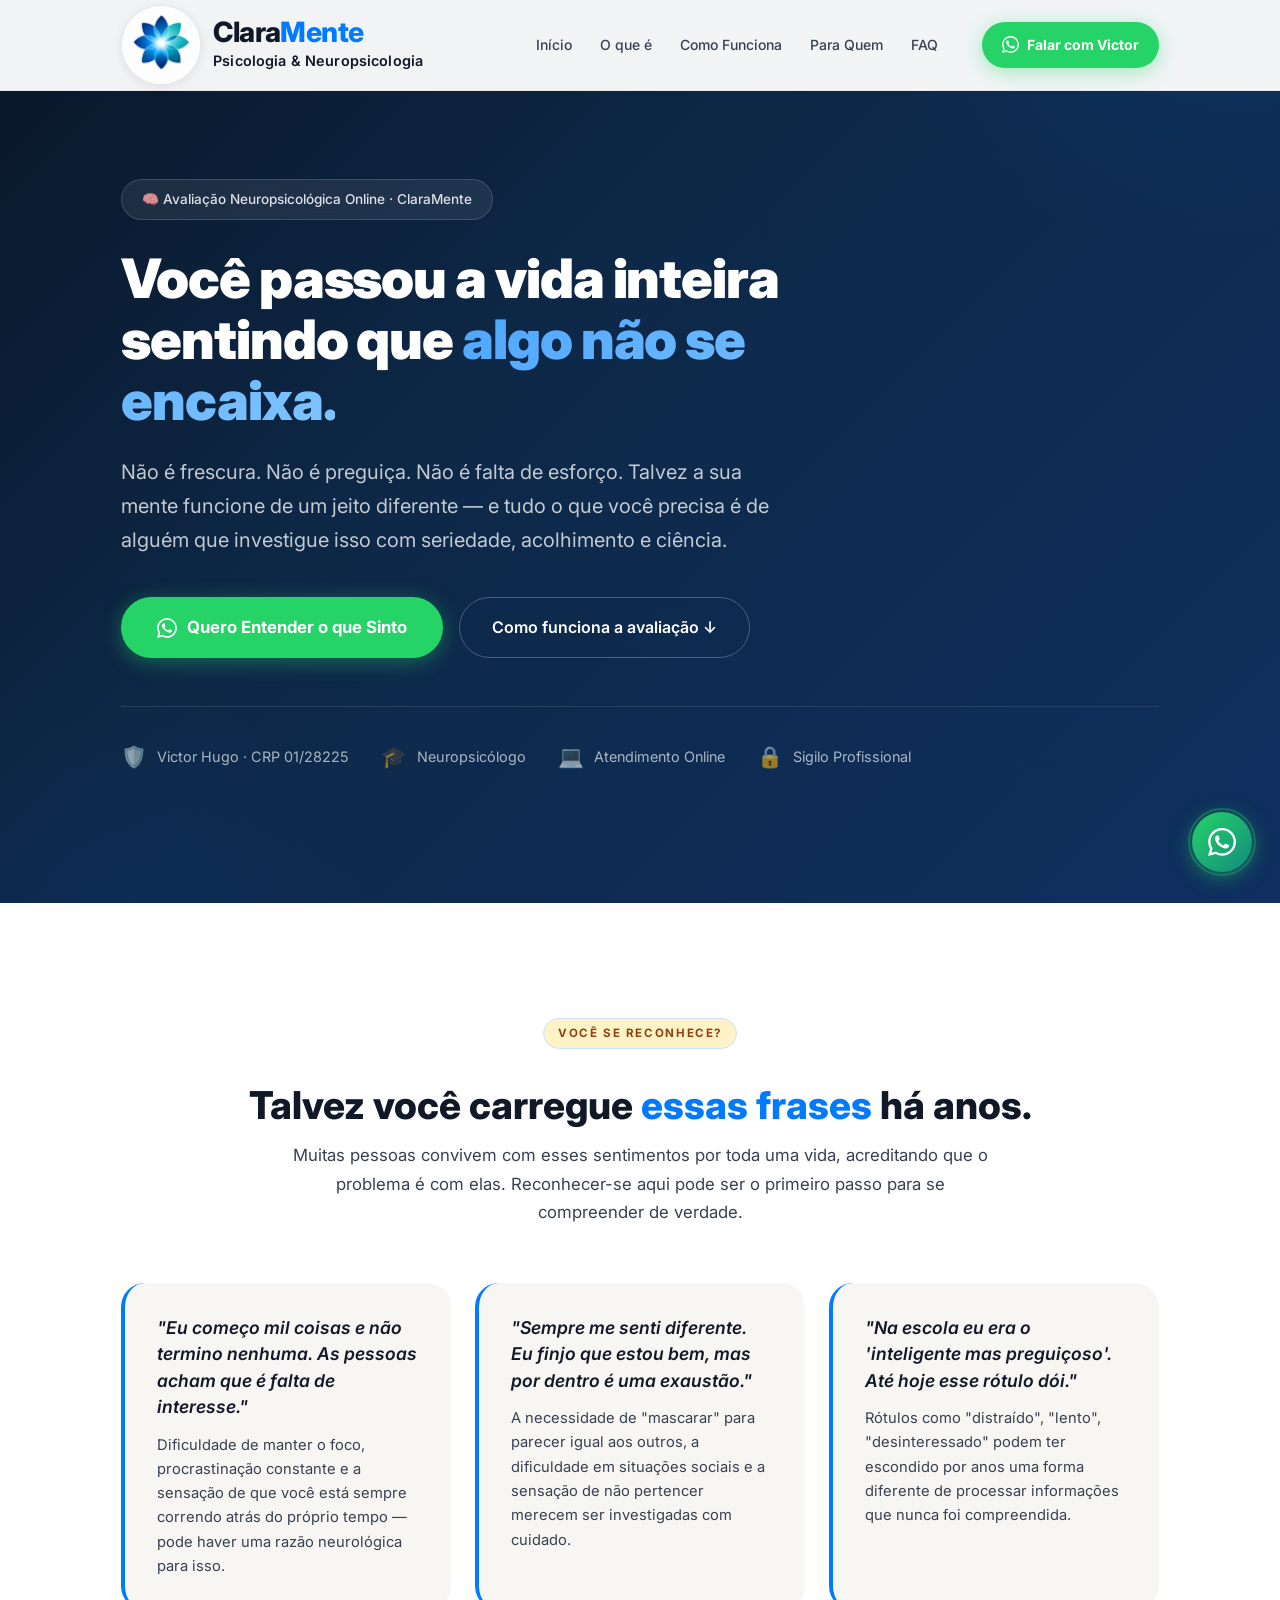
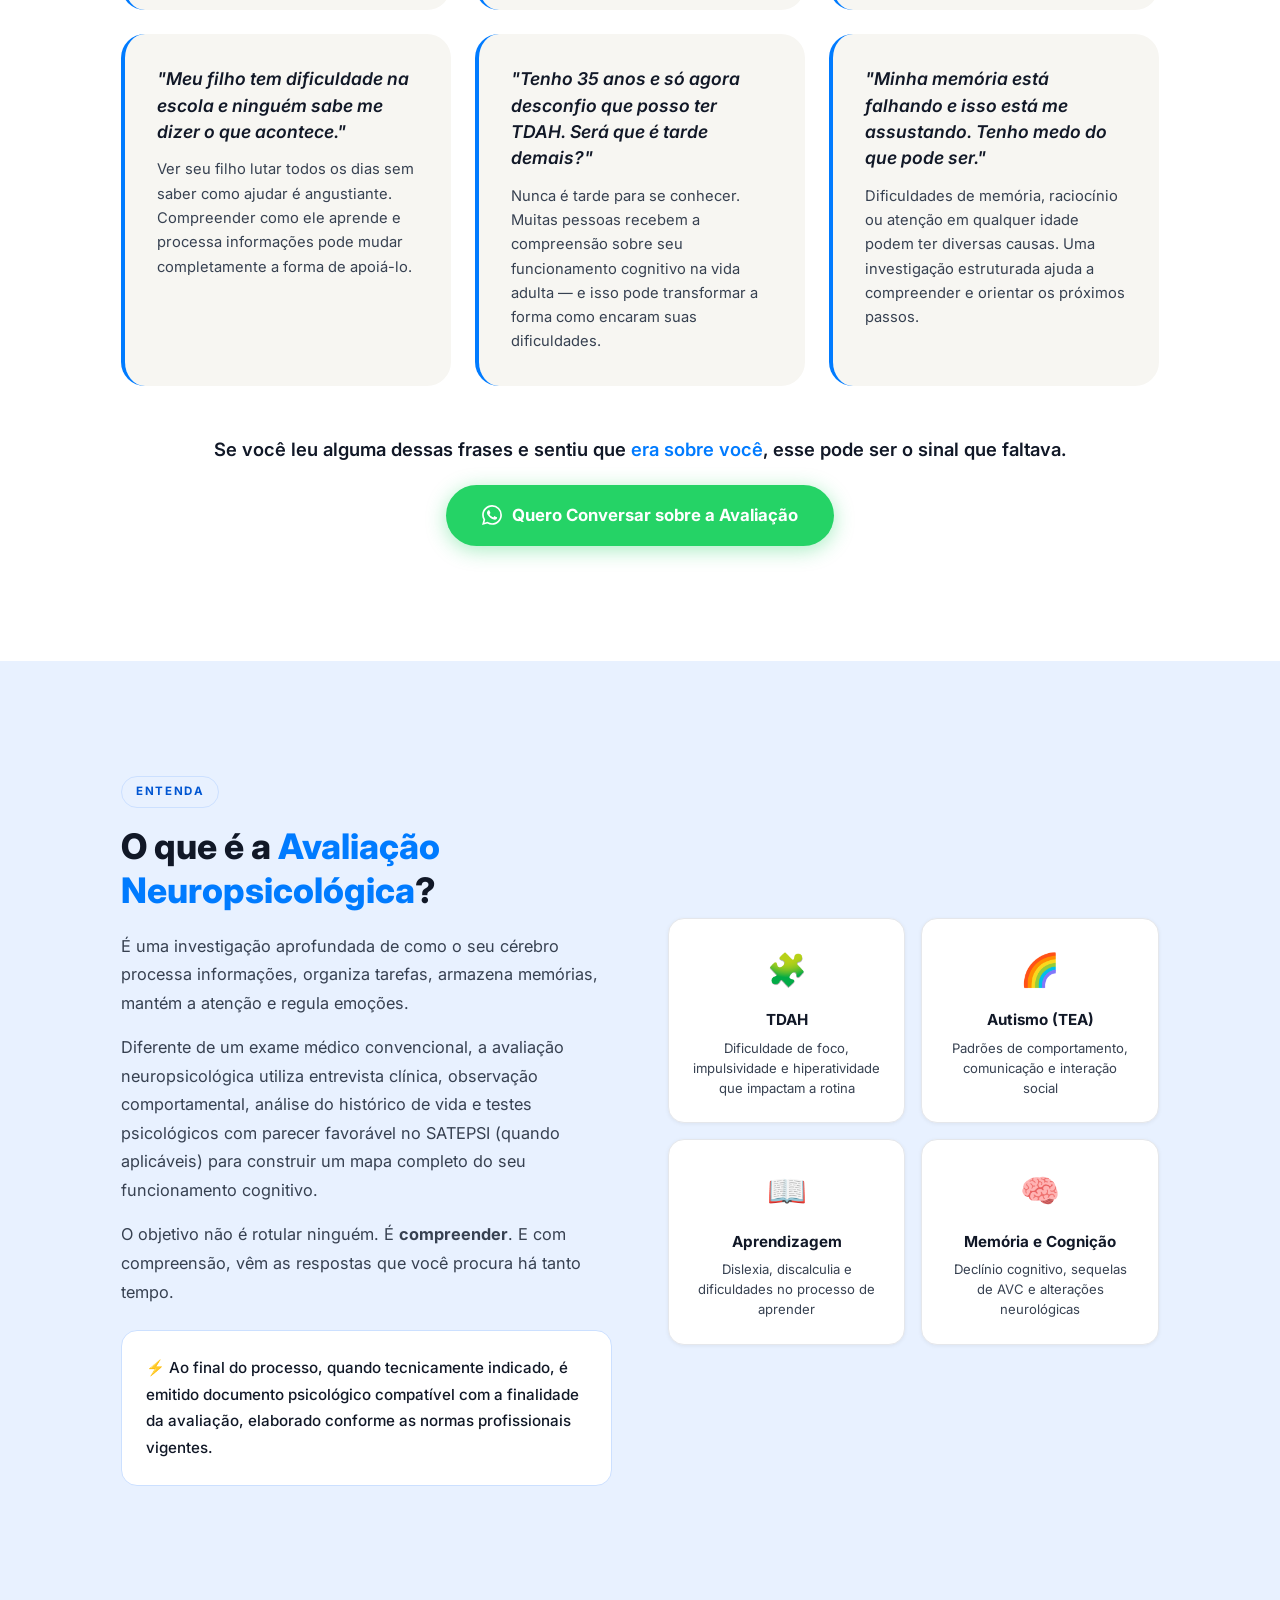
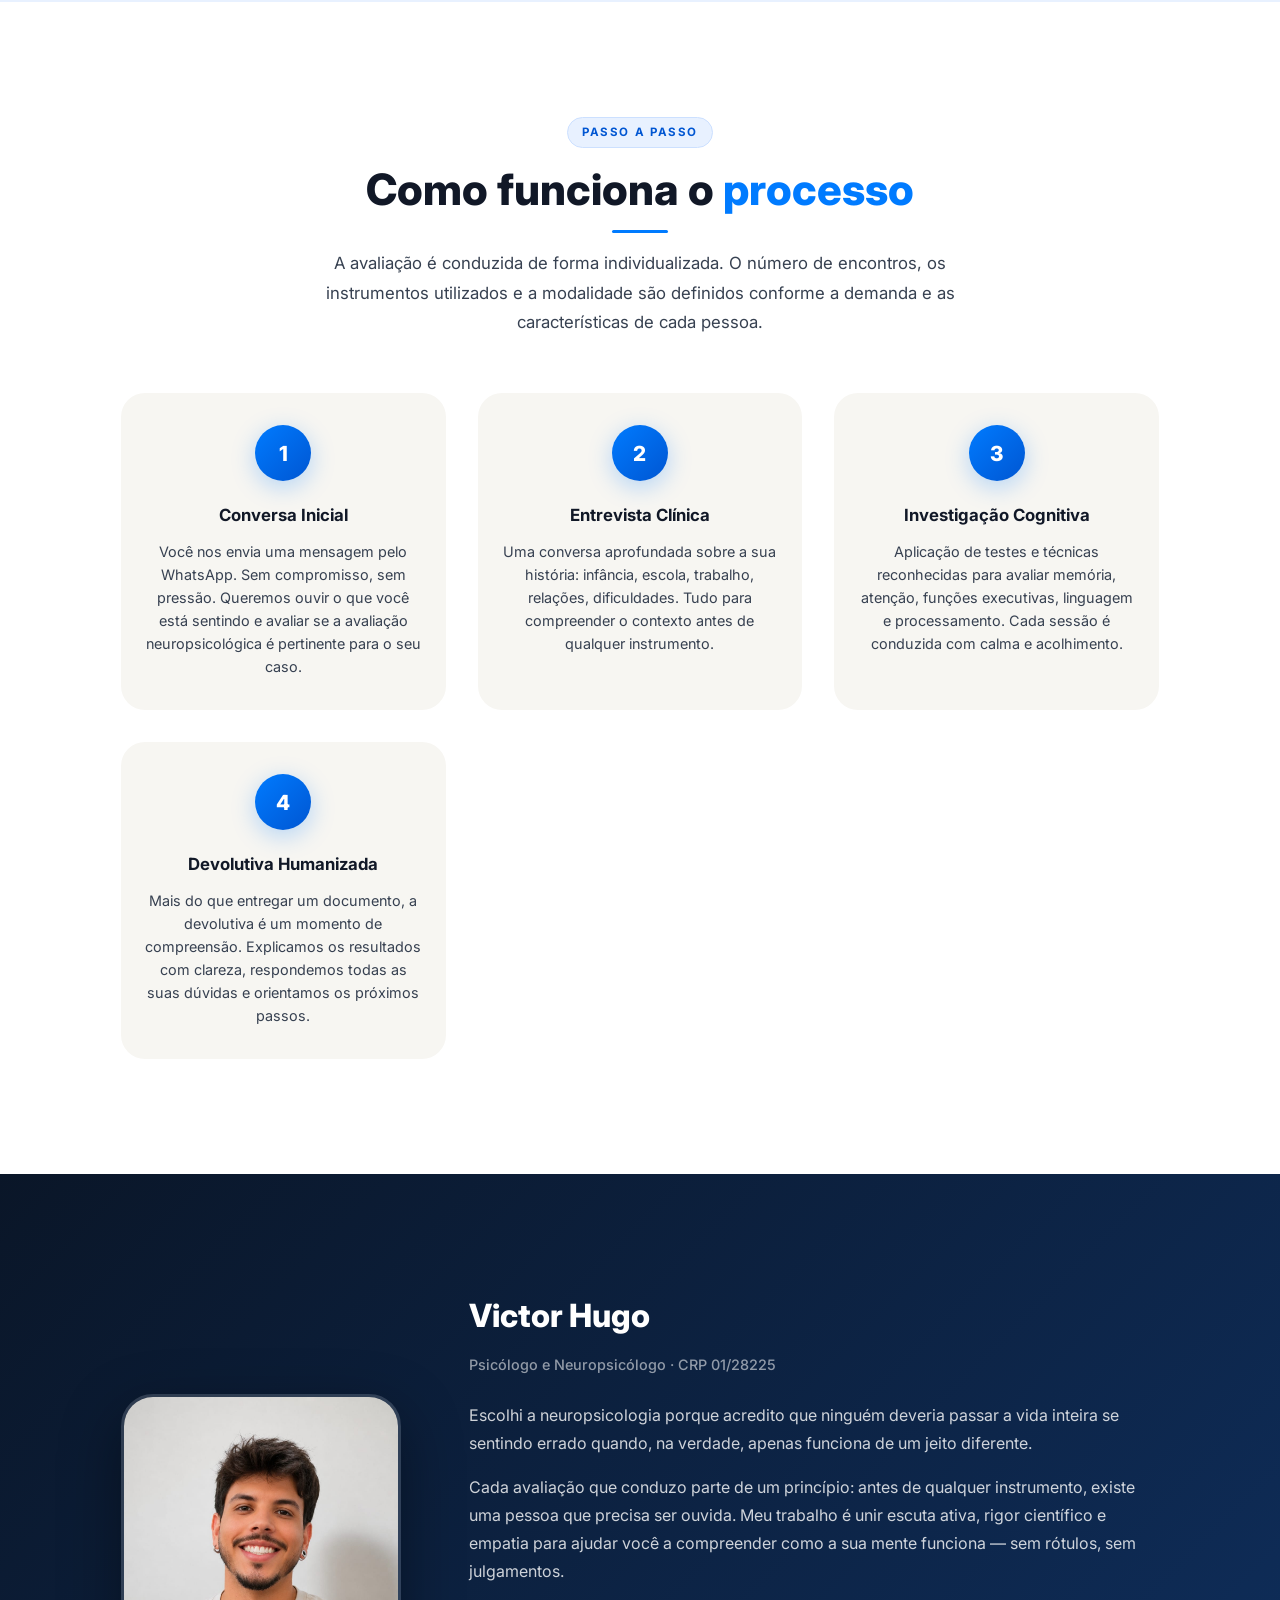
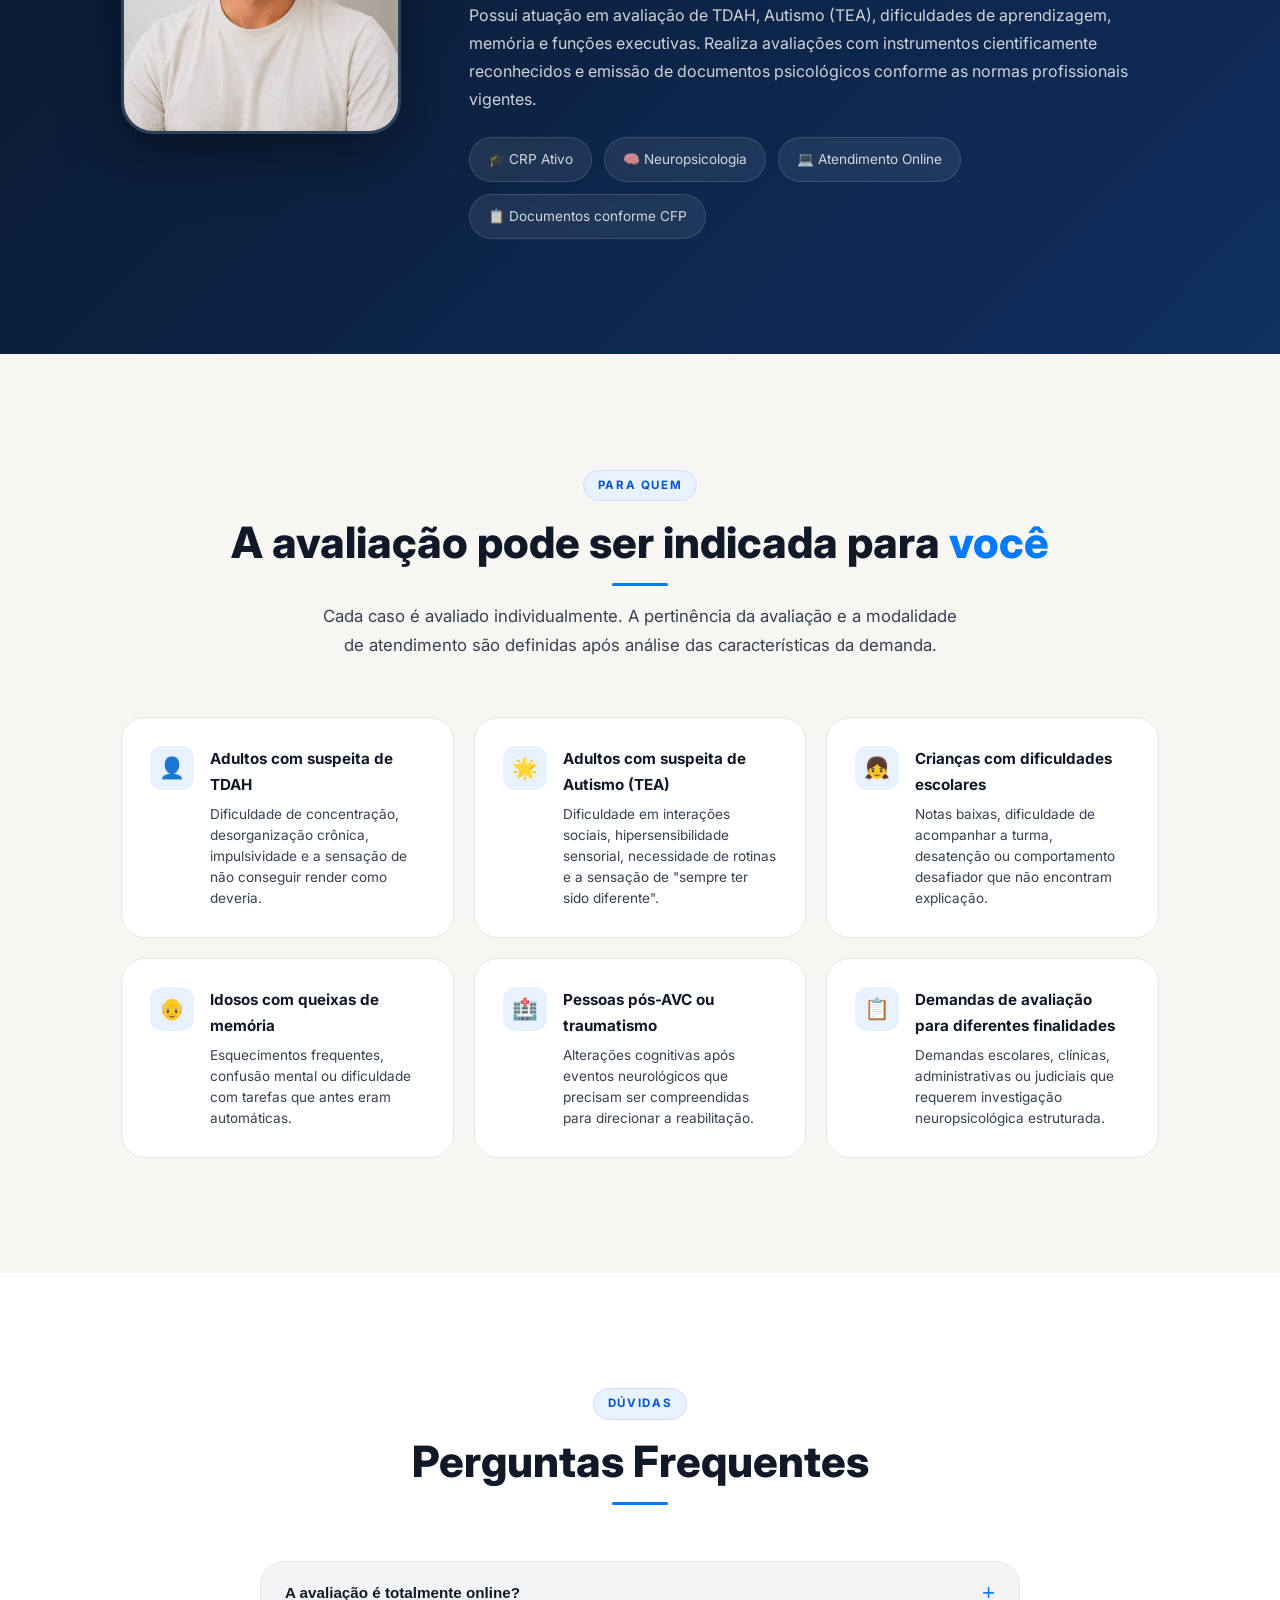
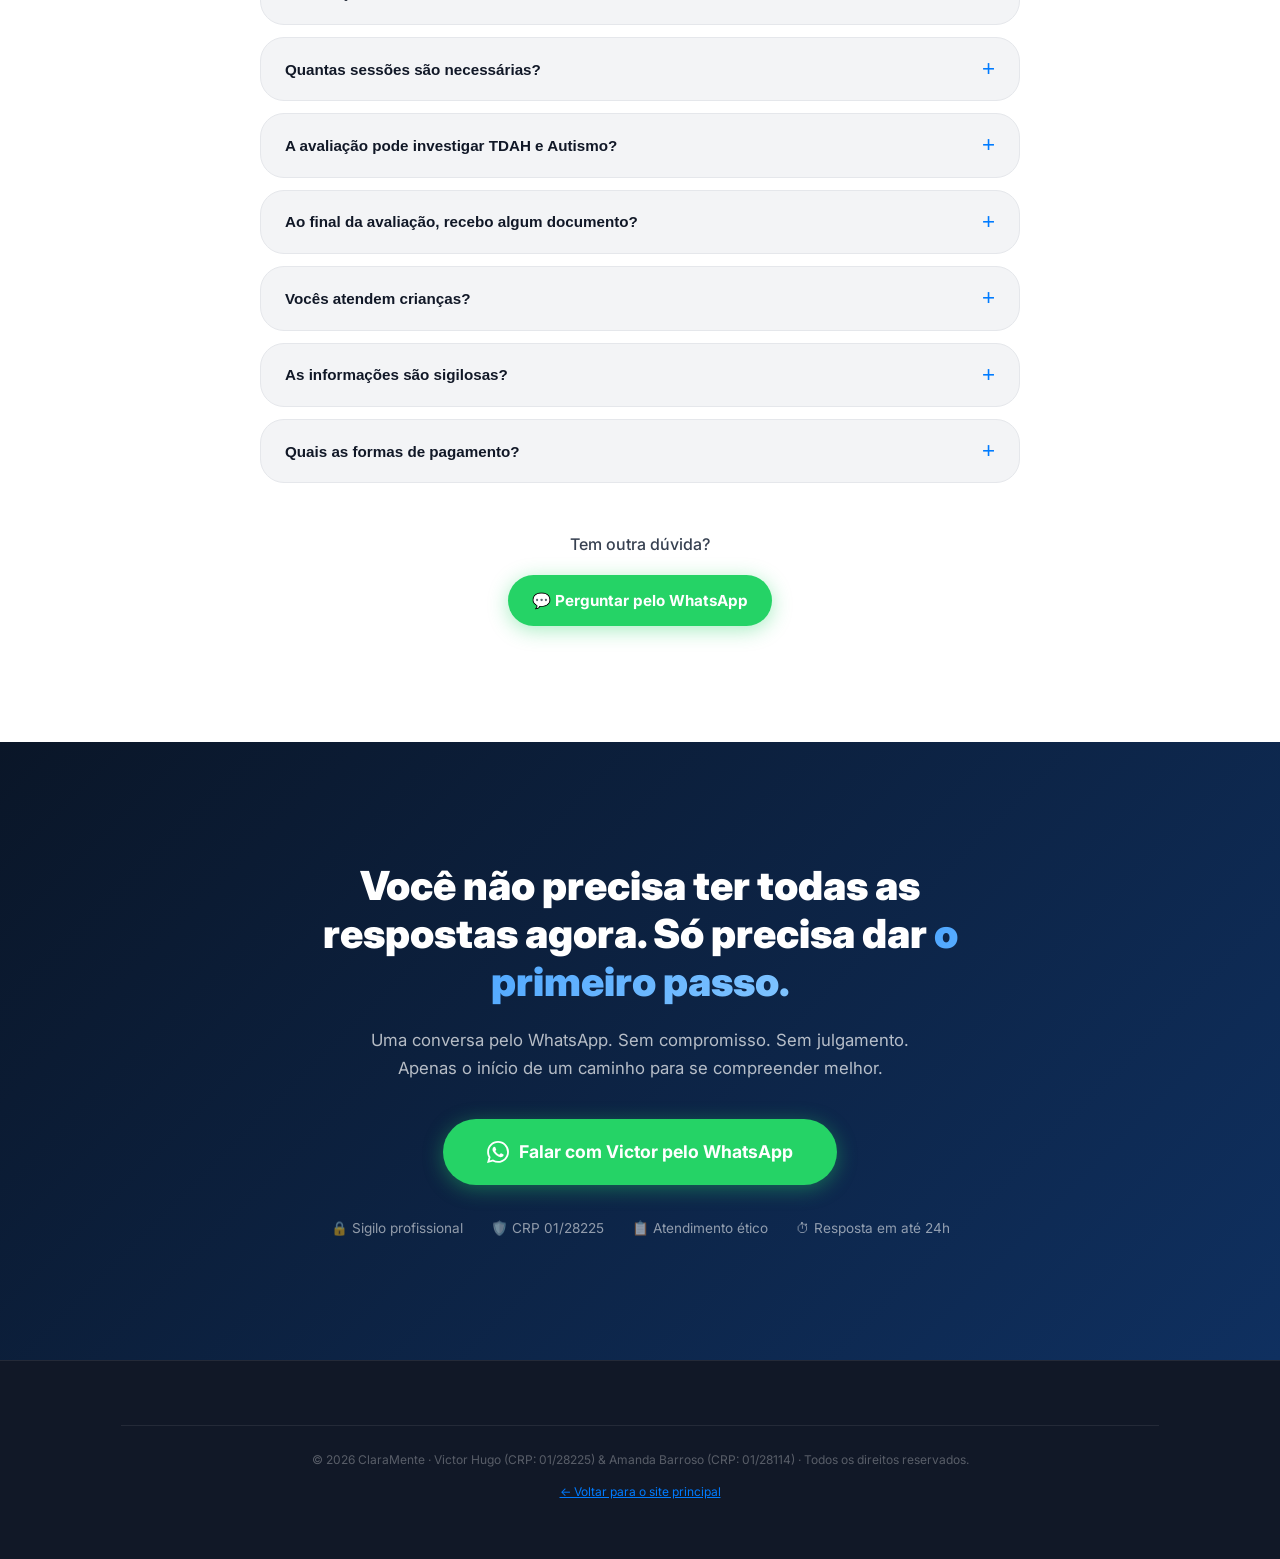
==== commit 1421f944: "Update index.html" ====
--- a/avaliacao/index.html
+++ b/avaliacao/index.html
@@ -5,29 +5,23 @@
   <meta charset="UTF-8" />
   <meta name="viewport" content="width=device-width, initial-scale=1.0" />
   <meta name="description"
-    content="ClaraMente – Psicologia e Neuropsicologia Online para moradores de Águas Lindas de Goiás e região. Terapia online e Avaliação Neuropsicológica com Amanda Barroso (CRP 01/28114) e Victor Hugo (CRP 01/28225). Agende pelo WhatsApp." />
+    content="Avaliação Neuropsicológica Online com Victor Hugo (CRP 01/28225) – ClaraMente. Investigação de TDAH, Autismo (TEA), dificuldades de aprendizagem e funções cognitivas. Atendimento humanizado para todo o Brasil." />
   <meta name="keywords"
-    content="psicóloga Águas Lindas, psicólogo Águas Lindas, terapia online, neuropsicólogo, avaliação neuropsicológica, TDAH, laudo, ansiedade, ClaraMente" />
-  <title>ClaraMente | Psicologia & Neuropsicologia – Águas Lindas de Goiás</title>
+    content="avaliação neuropsicológica online, neuropsicólogo online, TDAH adulto, autismo adulto, TEA, avaliação cognitiva, laudo neuropsicológico, ClaraMente" />
+  <title>Avaliação Neuropsicológica Online | ClaraMente – Victor Hugo CRP 01/28225</title>
 
   <!-- Favicon -->
-  <link rel="icon" type="image/png" href="images/novidade.png" />
-  <link rel="apple-touch-icon" href="images/novidade.png" />
-
-  <!-- Open Graph (WhatsApp, Instagram, Facebook) -->
+  <link rel="icon" type="image/png" href="../images/novidade.png" />
+  <link rel="apple-touch-icon" href="../images/novidade.png" />
+
+  <!-- Open Graph -->
   <meta property="og:type" content="website" />
-  <meta property="og:title" content="ClaraMente | Psicologia & Neuropsicologia Online" />
-  <meta property="og:description" content="Psicoterapia e Avaliação Neuropsicológica Online para Águas Lindas, Entorno do DF e todo o Brasil. Agende pelo WhatsApp." />
+  <meta property="og:title" content="Avaliação Neuropsicológica Online | ClaraMente" />
+  <meta property="og:description" content="Investigação de TDAH, Autismo (TEA) e funções cognitivas. Atendimento online humanizado com Victor Hugo – Neuropsicólogo." />
   <meta property="og:image" content="https://claramente.net.br/images/novidade.png" />
-  <meta property="og:url" content="https://claramente.net.br" />
+  <meta property="og:url" content="https://claramente.net.br/avaliacao/" />
   <meta property="og:site_name" content="ClaraMente" />
   <meta property="og:locale" content="pt_BR" />
-
-  <!-- Twitter Card -->
-  <meta name="twitter:card" content="summary_large_image" />
-  <meta name="twitter:title" content="ClaraMente | Psicologia & Neuropsicologia Online" />
-  <meta name="twitter:description" content="Psicoterapia e Avaliação Neuropsicológica Online para Águas Lindas, Entorno do DF e todo o Brasil." />
-  <meta name="twitter:image" content="https://claramente.net.br/images/novidade.png" />
 
   <!-- Fonts -->
   <link rel="preconnect" href="https://fonts.googleapis.com" />
@@ -35,46 +29,612 @@
   <link href="https://fonts.googleapis.com/css2?family=Inter:wght@300;400;500;600;700;800;900&display=swap"
     rel="stylesheet" />
 
-  <!-- Lucide Icons -->
-  <link rel="stylesheet" href="https://unpkg.com/lucide-static@latest/font/lucide.css" />
-
-  <link rel="stylesheet" href="style.css" />
+  <link rel="stylesheet" href="../style.css" />
+  <style>
+    /* ── PAGE-SPECIFIC STYLES ── */
+
+    /* Hero override for this page */
+    .av-hero {
+      background: linear-gradient(135deg, #0a1628 0%, #0d2847 40%, #0f3060 100%);
+      color: var(--white);
+      padding: clamp(120px, 14vw, 180px) 0 clamp(80px, 10vw, 130px);
+      position: relative;
+      overflow: hidden;
+    }
+
+    .av-hero::before {
+      content: '';
+      position: absolute;
+      top: -50%;
+      right: -20%;
+      width: 700px;
+      height: 700px;
+      background: radial-gradient(circle, rgba(0, 123, 255, 0.12) 0%, transparent 70%);
+      border-radius: 50%;
+      pointer-events: none;
+    }
+
+    .av-hero::after {
+      content: '';
+      position: absolute;
+      bottom: -30%;
+      left: -10%;
+      width: 500px;
+      height: 500px;
+      background: radial-gradient(circle, rgba(0, 86, 210, 0.08) 0%, transparent 70%);
+      border-radius: 50%;
+      pointer-events: none;
+    }
+
+    .av-hero .container { position: relative; z-index: 1; }
+
+    .av-hero-tag {
+      display: inline-flex;
+      align-items: center;
+      gap: 8px;
+      padding: 8px 20px;
+      background: rgba(255,255,255,0.08);
+      border: 1px solid rgba(255,255,255,0.15);
+      border-radius: var(--r-full);
+      font-size: 0.85rem;
+      font-weight: 500;
+      color: rgba(255,255,255,0.85);
+      margin-bottom: 28px;
+      backdrop-filter: blur(8px);
+    }
+
+    .av-hero-headline {
+      font-size: clamp(2rem, 5vw, 3.4rem);
+      font-weight: 900;
+      line-height: 1.12;
+      max-width: 800px;
+      margin-bottom: 24px;
+      letter-spacing: -0.02em;
+    }
+
+    .av-hero-headline em {
+      font-style: normal;
+      background: linear-gradient(135deg, #4da6ff, #80c4ff);
+      -webkit-background-clip: text;
+      -webkit-text-fill-color: transparent;
+      background-clip: text;
+    }
+
+    .av-hero-sub {
+      font-size: clamp(1.05rem, 2vw, 1.25rem);
+      line-height: 1.7;
+      color: rgba(255,255,255,0.75);
+      max-width: 650px;
+      margin-bottom: 40px;
+      font-weight: 400;
+    }
+
+    .av-hero-ctas {
+      display: flex;
+      gap: 16px;
+      flex-wrap: wrap;
+    }
+
+    .av-hero-btn-primary {
+      display: inline-flex;
+      align-items: center;
+      gap: 10px;
+      padding: 16px 36px;
+      background: var(--green-wa);
+      color: #fff;
+      font-weight: 700;
+      font-size: 1.05rem;
+      border-radius: var(--r-full);
+      box-shadow: var(--sh-grn);
+      transition: all 0.3s var(--ease);
+    }
+
+    .av-hero-btn-primary:hover {
+      background: var(--green-dark);
+      transform: translateY(-2px);
+      box-shadow: 0 8px 32px rgba(37,211,102,0.50);
+    }
+
+    .av-hero-btn-secondary {
+      display: inline-flex;
+      align-items: center;
+      gap: 8px;
+      padding: 16px 32px;
+      border: 1px solid rgba(255,255,255,0.25);
+      color: var(--white);
+      font-weight: 600;
+      font-size: 1rem;
+      border-radius: var(--r-full);
+      transition: all 0.3s var(--ease);
+      backdrop-filter: blur(4px);
+    }
+
+    .av-hero-btn-secondary:hover {
+      background: rgba(255,255,255,0.08);
+      border-color: rgba(255,255,255,0.4);
+    }
+
+    .av-hero-trust {
+      display: flex;
+      gap: 32px;
+      margin-top: 48px;
+      padding-top: 32px;
+      border-top: 1px solid rgba(255,255,255,0.1);
+      flex-wrap: wrap;
+    }
+
+    .av-trust-item {
+      display: flex;
+      align-items: center;
+      gap: 10px;
+      font-size: 0.9rem;
+      color: rgba(255,255,255,0.65);
+    }
+
+    .av-trust-item span { font-size: 1.3rem; }
+
+    /* Pain Section */
+    .av-pain {
+      background: var(--white);
+      padding: var(--section-py) 0;
+    }
+
+    .av-pain-header {
+      text-align: center;
+      margin-bottom: 56px;
+    }
+
+    .av-pain-header .section-tag {
+      background: #FEF3C7;
+      color: #92400E;
+    }
+
+    .av-pain-title {
+      font-size: clamp(1.6rem, 3.5vw, 2.4rem);
+      font-weight: 800;
+      color: var(--black);
+      margin-top: 16px;
+      line-height: 1.25;
+    }
+
+    .av-pain-title span {
+      color: var(--blue);
+    }
+
+    .av-pain-subtitle {
+      color: var(--gray-dark);
+      font-size: 1.05rem;
+      margin-top: 12px;
+      max-width: 700px;
+      margin-left: auto;
+      margin-right: auto;
+    }
+
+    .av-pain-grid {
+      display: grid;
+      grid-template-columns: repeat(auto-fit, minmax(300px, 1fr));
+      gap: 24px;
+    }
+
+    .av-pain-card {
+      background: var(--off-white);
+      border-radius: var(--r-lg);
+      padding: 32px;
+      border-left: 4px solid var(--blue);
+      transition: all 0.3s var(--ease);
+      position: relative;
+    }
+
+    .av-pain-card:hover {
+      transform: translateY(-4px);
+      box-shadow: var(--sh-md);
+    }
+
+    .av-pain-card .pain-quote {
+      font-size: 1.1rem;
+      font-weight: 600;
+      color: var(--black);
+      font-style: italic;
+      margin-bottom: 12px;
+      line-height: 1.5;
+    }
+
+    .av-pain-card .pain-desc {
+      font-size: 0.92rem;
+      color: var(--gray-dark);
+      line-height: 1.65;
+    }
+
+    .av-pain-cta {
+      text-align: center;
+      margin-top: 48px;
+    }
+
+    .av-pain-cta p {
+      font-size: 1.15rem;
+      font-weight: 600;
+      color: var(--black);
+      margin-bottom: 20px;
+    }
+
+    .av-pain-cta p span {
+      color: var(--blue);
+    }
+
+    /* What Is Section */
+    .av-what {
+      background: var(--blue-light);
+      padding: var(--section-py) 0;
+    }
+
+    .av-what-grid {
+      display: grid;
+      grid-template-columns: 1fr 1fr;
+      gap: 56px;
+      align-items: center;
+    }
+
+    .av-what-content h2 {
+      font-size: clamp(1.5rem, 3vw, 2.2rem);
+      font-weight: 800;
+      color: var(--black);
+      margin-bottom: 20px;
+      line-height: 1.25;
+    }
+
+    .av-what-content h2 span { color: var(--blue); }
+
+    .av-what-content p {
+      font-size: 1.02rem;
+      color: var(--gray-dark);
+      line-height: 1.75;
+      margin-bottom: 16px;
+    }
+
+    .av-what-highlight {
+      background: var(--white);
+      border-radius: var(--r-md);
+      padding: 24px;
+      margin-top: 24px;
+      border: 1px solid var(--blue-mid);
+    }
+
+    .av-what-highlight p {
+      font-weight: 500;
+      color: var(--black);
+      margin-bottom: 0;
+      font-size: 0.95rem;
+    }
+
+    .av-what-areas {
+      display: grid;
+      grid-template-columns: 1fr 1fr;
+      gap: 16px;
+    }
+
+    .av-area-card {
+      background: var(--white);
+      border-radius: var(--r-md);
+      padding: 24px;
+      text-align: center;
+      box-shadow: var(--sh-xs);
+      transition: all 0.3s var(--ease);
+      border: 1px solid var(--gray-light);
+    }
+
+    .av-area-card:hover {
+      transform: translateY(-4px);
+      box-shadow: var(--sh-md);
+      border-color: var(--blue);
+    }
+
+    .av-area-card .area-emoji { font-size: 2rem; margin-bottom: 10px; }
+    .av-area-card h4 { font-size: 0.95rem; font-weight: 700; color: var(--black); margin-bottom: 6px; }
+    .av-area-card p { font-size: 0.82rem; color: var(--gray-dark); line-height: 1.5; }
+
+    /* How it works */
+    .av-steps {
+      background: var(--white);
+      padding: var(--section-py) 0;
+    }
+
+    .av-steps-timeline {
+      display: grid;
+      grid-template-columns: repeat(auto-fit, minmax(240px, 1fr));
+      gap: 32px;
+      margin-top: 48px;
+    }
+
+    .av-step-card {
+      text-align: center;
+      padding: 32px 24px;
+      border-radius: var(--r-lg);
+      background: var(--off-white);
+      position: relative;
+      transition: all 0.3s var(--ease);
+    }
+
+    .av-step-card:hover {
+      transform: translateY(-4px);
+      box-shadow: var(--sh-md);
+    }
+
+    .av-step-number {
+      width: 56px;
+      height: 56px;
+      border-radius: 50%;
+      background: linear-gradient(135deg, var(--blue), var(--blue-dark));
+      color: white;
+      font-size: 1.3rem;
+      font-weight: 800;
+      display: flex;
+      align-items: center;
+      justify-content: center;
+      margin: 0 auto 20px;
+      box-shadow: var(--sh-blu);
+    }
+
+    .av-step-card h4 {
+      font-size: 1.05rem;
+      font-weight: 700;
+      color: var(--black);
+      margin-bottom: 10px;
+    }
+
+    .av-step-card p {
+      font-size: 0.9rem;
+      color: var(--gray-dark);
+      line-height: 1.6;
+    }
+
+    /* Victor profile */
+    .av-profile {
+      background: linear-gradient(135deg, #0a1628, #0f3060);
+      color: var(--white);
+      padding: var(--section-py) 0;
+    }
+
+    .av-profile-grid {
+      display: grid;
+      grid-template-columns: 300px 1fr;
+      gap: 48px;
+      align-items: center;
+    }
+
+    .av-profile-photo {
+      width: 280px;
+      height: 340px;
+      border-radius: var(--r-xl);
+      object-fit: cover;
+      border: 3px solid rgba(255,255,255,0.15);
+      box-shadow: 0 20px 60px rgba(0,0,0,0.4);
+    }
+
+    .av-profile-info h2 {
+      font-size: clamp(1.4rem, 3vw, 2rem);
+      font-weight: 800;
+      margin-bottom: 8px;
+    }
+
+    .av-profile-info .profile-crp {
+      font-size: 0.9rem;
+      color: rgba(255,255,255,0.55);
+      margin-bottom: 24px;
+      font-weight: 500;
+    }
+
+    .av-profile-info p {
+      font-size: 1rem;
+      color: rgba(255,255,255,0.8);
+      line-height: 1.75;
+      margin-bottom: 16px;
+    }
+
+    .av-profile-badges {
+      display: flex;
+      flex-wrap: wrap;
+      gap: 12px;
+      margin-top: 24px;
+    }
+
+    .av-profile-badge {
+      display: inline-flex;
+      align-items: center;
+      gap: 8px;
+      padding: 10px 18px;
+      background: rgba(255,255,255,0.08);
+      border: 1px solid rgba(255,255,255,0.12);
+      border-radius: var(--r-full);
+      font-size: 0.85rem;
+      color: rgba(255,255,255,0.8);
+      backdrop-filter: blur(4px);
+    }
+
+    /* For whom */
+    .av-for-whom {
+      background: var(--off-white);
+      padding: var(--section-py) 0;
+    }
+
+    .av-whom-grid {
+      display: grid;
+      grid-template-columns: repeat(auto-fit, minmax(280px, 1fr));
+      gap: 20px;
+      margin-top: 48px;
+    }
+
+    .av-whom-card {
+      background: var(--white);
+      border-radius: var(--r-lg);
+      padding: 28px;
+      border: 1px solid var(--gray-light);
+      transition: all 0.3s var(--ease);
+      display: flex;
+      align-items: flex-start;
+      gap: 16px;
+    }
+
+    .av-whom-card:hover {
+      border-color: var(--blue);
+      box-shadow: var(--sh-sm);
+      transform: translateY(-2px);
+    }
+
+    .av-whom-icon {
+      width: 44px;
+      height: 44px;
+      border-radius: 12px;
+      background: var(--blue-light);
+      display: flex;
+      align-items: center;
+      justify-content: center;
+      font-size: 1.3rem;
+      flex-shrink: 0;
+    }
+
+    .av-whom-card h4 {
+      font-size: 0.95rem;
+      font-weight: 700;
+      color: var(--black);
+      margin-bottom: 6px;
+    }
+
+    .av-whom-card p {
+      font-size: 0.85rem;
+      color: var(--gray-dark);
+      line-height: 1.55;
+    }
+
+    /* FAQ */
+    .av-faq {
+      background: var(--white);
+      padding: var(--section-py) 0;
+    }
+
+    /* Final CTA */
+    .av-final-cta {
+      background: linear-gradient(135deg, #0a1628 0%, #0f3060 100%);
+      color: var(--white);
+      padding: clamp(80px, 10vw, 120px) 0;
+      text-align: center;
+    }
+
+    .av-final-cta h2 {
+      font-size: clamp(1.6rem, 4vw, 2.5rem);
+      font-weight: 900;
+      max-width: 700px;
+      margin: 0 auto 20px;
+      line-height: 1.2;
+    }
+
+    .av-final-cta h2 em {
+      font-style: normal;
+      background: linear-gradient(135deg, #4da6ff, #80c4ff);
+      -webkit-background-clip: text;
+      -webkit-text-fill-color: transparent;
+      background-clip: text;
+    }
+
+    .av-final-cta p {
+      font-size: 1.05rem;
+      color: rgba(255,255,255,0.7);
+      max-width: 550px;
+      margin: 0 auto 36px;
+      line-height: 1.7;
+    }
+
+    .av-final-trust {
+      display: flex;
+      justify-content: center;
+      gap: 28px;
+      margin-top: 32px;
+      flex-wrap: wrap;
+    }
+
+    .av-final-trust span {
+      font-size: 0.85rem;
+      color: rgba(255,255,255,0.55);
+    }
+
+    /* Sticky CTA mobile */
+    .av-sticky-cta {
+      display: none;
+      position: fixed;
+      bottom: 0;
+      left: 0;
+      right: 0;
+      padding: 12px 20px;
+      background: rgba(10, 22, 40, 0.95);
+      backdrop-filter: blur(12px);
+      z-index: 999;
+      border-top: 1px solid rgba(255,255,255,0.1);
+    }
+
+    .av-sticky-cta a {
+      display: flex;
+      align-items: center;
+      justify-content: center;
+      gap: 10px;
+      padding: 14px;
+      background: var(--green-wa);
+      color: #fff;
+      font-weight: 700;
+      font-size: 1rem;
+      border-radius: var(--r-full);
+      box-shadow: var(--sh-grn);
+      width: 100%;
+    }
+
+    /* Responsive */
+    @media (max-width: 768px) {
+      .av-what-grid { grid-template-columns: 1fr; }
+      .av-profile-grid { grid-template-columns: 1fr; text-align: center; }
+      .av-profile-photo { margin: 0 auto; width: 220px; height: 280px; }
+      .av-profile-badges { justify-content: center; }
+      .av-hero-trust { justify-content: center; }
+      .av-sticky-cta { display: block; }
+      .av-final-cta { padding-bottom: 100px; }
+      .av-what-areas { grid-template-columns: 1fr 1fr; }
+    }
+
+    @media (max-width: 480px) {
+      .av-what-areas { grid-template-columns: 1fr; }
+      .av-pain-grid { grid-template-columns: 1fr; }
+    }
+  </style>
 </head>
 
 <body>
 
-  <!-- ==================================================
-       NAVBAR
-  ================================================== -->
+  <!-- ══════════════════════════════════════════════
+       NAVBAR (reutiliza o estilo do site principal)
+  ══════════════════════════════════════════════ -->
   <nav class="navbar" id="navbar">
     <div class="nav-container">
-
-      <a href="#inicio" class="nav-brand" id="nav-brand-link">
+      <a href="../index.html" class="nav-brand" id="nav-brand-link">
         <div class="nav-seal">
-          <img src="images/novidade.png" alt="ClaraMente Logo" class="nav-seal-img" />
+          <img src="../images/novidade.png" alt="ClaraMente Logo" class="nav-seal-img" />
         </div>
         <div class="nav-brand-text">
-          <span class="nav-brand-name"><span class="brand-clara">Clara</span><span
-              class="brand-mente">Mente</span></span>
+          <span class="nav-brand-name"><span class="brand-clara">Clara</span><span class="brand-mente">Mente</span></span>
           <span class="nav-brand-sub">Psicologia &amp; Neuropsicologia</span>
         </div>
       </a>
 
       <div class="nav-links" id="nav-links">
-        <a href="#inicio" class="nav-link">Início</a>
-        <a href="#sobre" class="nav-link">Sobre</a>
-        <a href="#servicos" class="nav-link">Serviços</a>
-        <a href="#metodologia" class="nav-link">Metodologia</a>
-        <a href="#faq" class="nav-link">FAQ</a>
-      </div>
-
-      <a href="https://wa.me/5561995189959?text=Ol%C3%A1!%20Gostaria%20de%20agendar%20uma%20consulta." target="_blank"
+        <a href="../index.html" class="nav-link">Início</a>
+        <a href="#o-que-e" class="nav-link">O que é</a>
+        <a href="#como-funciona" class="nav-link">Como Funciona</a>
+        <a href="#para-quem" class="nav-link">Para Quem</a>
+        <a href="#faq-av" class="nav-link">FAQ</a>
+      </div>
+
+      <a href="https://wa.me/5561995189959?text=Ol%C3%A1%20Victor!%20Vim%20pelo%20site%20e%20gostaria%20de%20saber%20mais%20sobre%20a%20Avalia%C3%A7%C3%A3o%20Neuropsicol%C3%B3gica." target="_blank"
         class="btn-nav-cta" id="nav-whatsapp-btn">
         <svg viewBox="0 0 24 24" fill="currentColor" width="17" height="17">
-          <path
-            d="M17.472 14.382c-.297-.149-1.758-.867-2.03-.967-.273-.099-.471-.148-.67.15-.197.297-.767.966-.94 1.164-.173.199-.347.223-.644.075-.297-.15-1.255-.463-2.39-1.475-.883-.788-1.48-1.761-1.653-2.059-.173-.297-.018-.458.13-.606.134-.133.298-.347.446-.52.149-.174.198-.298.298-.497.099-.198.05-.371-.025-.52-.075-.149-.669-1.612-.916-2.207-.242-.579-.487-.5-.669-.51-.173-.008-.371-.01-.57-.01-.198 0-.52.074-.792.372-.272.297-1.04 1.016-1.04 2.479 0 1.462 1.065 2.875 1.213 3.074.149.198 2.096 3.2 5.077 4.487.709.306 1.262.489 1.694.625.712.227 1.36.195 1.871.118.571-.085 1.758-.719 2.006-1.413.248-.694.248-1.289.173-1.413-.074-.124-.272-.198-.57-.347m-5.421 7.403h-.004a9.87 9.87 0 01-5.031-1.378l-.361-.214-3.741.982.998-3.648-.235-.374a9.86 9.86 0 01-1.51-5.26c.001-5.45 4.436-9.884 9.888-9.884 2.64 0 5.122 1.03 6.988 2.898a9.825 9.825 0 012.893 6.994c-.003 5.45-4.437 9.884-9.885 9.884m8.413-18.297A11.815 11.815 0 0012.05 0C5.495 0 .16 5.335.157 11.892c0 2.096.547 4.142 1.588 5.945L.057 24l6.305-1.654a11.882 11.882 0 005.683 1.448h.005c6.554 0 11.89-5.335 11.893-11.893a11.821 11.821 0 00-3.48-8.413Z" />
+          <path d="M17.472 14.382c-.297-.149-1.758-.867-2.03-.967-.273-.099-.471-.148-.67.15-.197.297-.767.966-.94 1.164-.173.199-.347.223-.644.075-.297-.15-1.255-.463-2.39-1.475-.883-.788-1.48-1.761-1.653-2.059-.173-.297-.018-.458.13-.606.134-.133.298-.347.446-.52.149-.174.198-.298.298-.497.099-.198.05-.371-.025-.52-.075-.149-.669-1.612-.916-2.207-.242-.579-.487-.5-.669-.51-.173-.008-.371-.01-.57-.01-.198 0-.52.074-.792.372-.272.297-1.04 1.016-1.04 2.479 0 1.462 1.065 2.875 1.213 3.074.149.198 2.096 3.2 5.077 4.487.709.306 1.262.489 1.694.625.712.227 1.36.195 1.871.118.571-.085 1.758-.719 2.006-1.413.248-.694.248-1.289.173-1.413-.074-.124-.272-.198-.57-.347m-5.421 7.403h-.004a9.87 9.87 0 01-5.031-1.378l-.361-.214-3.741.982.998-3.648-.235-.374a9.86 9.86 0 01-1.51-5.26c.001-5.45 4.436-9.884 9.888-9.884 2.64 0 5.122 1.03 6.988 2.898a9.825 9.825 0 012.893 6.994c-.003 5.45-4.437 9.884-9.885 9.884m8.413-18.297A11.815 11.815 0 0012.05 0C5.495 0 .16 5.335.157 11.892c0 2.096.547 4.142 1.588 5.945L.057 24l6.305-1.654a11.882 11.882 0 005.683 1.448h.005c6.554 0 11.89-5.335 11.893-11.893a11.821 11.821 0 00-3.48-8.413Z" />
         </svg>
-        <span>Agendar Consulta</span>
+        <span>Falar com Victor</span>
       </a>
 
       <button class="hamburger" id="hamburger-btn" aria-label="Abrir menu" aria-expanded="false">
@@ -83,641 +643,355 @@
     </div>
 
     <div class="mobile-menu" id="mobile-menu">
-      <a href="#inicio" class="mobile-link">Início</a>
-      <a href="#sobre" class="mobile-link">Sobre</a>
-      <a href="#servicos" class="mobile-link">Serviços</a>
-      <a href="#metodologia" class="mobile-link">Metodologia</a>
-      <a href="#faq" class="mobile-link">FAQ</a>
-      <a href="https://wa.me/5561995189959?text=Ol%C3%A1!%20Vim%20pelo%20site%20e%20quero%20agendar." target="_blank"
-        class="mobile-link cta-mobile" id="nav-mobile-whatsapp">
-        📱 Agendar pelo WhatsApp
-      </a>
+      <a href="../index.html" class="mobile-link">Início</a>
+      <a href="#o-que-e" class="mobile-link">O que é</a>
+      <a href="#como-funciona" class="mobile-link">Como Funciona</a>
+      <a href="#para-quem" class="mobile-link">Para Quem</a>
+      <a href="#faq-av" class="mobile-link">FAQ</a>
+      <a href="https://wa.me/5561995189959?text=Ol%C3%A1%20Victor!%20Vim%20pelo%20site%20e%20quero%20agendar%20a%20avalia%C3%A7%C3%A3o." target="_blank"
+        class="mobile-link cta-mobile">📱 Falar com Victor</a>
     </div>
   </nav>
 
-  <!-- ==================================================
-       SEÇÃO 1: HERO — 2 colunas (texto + foto)
-  ================================================== -->
-  <section class="hero" id="inicio">
-    <div class="hero-container">
-
-      <!-- Coluna esquerda: texto -->
-      <div class="hero-text">
-
-        <h1 class="hero-headline">
-          Sua paz de espírito <span class="hero-accent">não precisa de sala de espera</span>
-        </h1>
-
-        <p class="hero-subtitle">
-          Viver com a mente acelerada, a sensação de incompreensão ou a falta de um diagnóstico adequado é exaustivo. Busque compreensão e acolhimento com <strong>psicoterapia e avaliação neuropsicológica online</strong> para Águas Lindas, Entorno do DF e <strong>todo o Brasil</strong>.
-        </p>
-
-        <div class="hero-ctas">
-          <a href="https://wa.me/5561995189959?text=Ol%C3%A1!%20Sou%20de%20%C3%81guas%20Lindas%20e%20gostaria%20de%20agendar%20uma%20consulta."
-            target="_blank" class="btn-hero-primary" id="hero-cta-main">
-            <svg viewBox="0 0 24 24" fill="currentColor" width="20" height="20">
-              <path
-                d="M17.472 14.382c-.297-.149-1.758-.867-2.03-.967-.273-.099-.471-.148-.67.15-.197.297-.767.966-.94 1.164-.173.199-.347.223-.644.075-.297-.15-1.255-.463-2.39-1.475-.883-.788-1.48-1.761-1.653-2.059-.173-.297-.018-.458.13-.606.134-.133.298-.347.446-.52.149-.174.198-.298.298-.497.099-.198.05-.371-.025-.52-.075-.149-.669-1.612-.916-2.207-.242-.579-.487-.5-.669-.51-.173-.008-.371-.01-.57-.01-.198 0-.52.074-.792.372-.272.297-1.04 1.016-1.04 2.479 0 1.462 1.065 2.875 1.213 3.074.149.198 2.096 3.2 5.077 4.487.709.306 1.262.489 1.694.625.712.227 1.36.195 1.871.118.571-.085 1.758-.719 2.006-1.413.248-.694.248-1.289.173-1.413-.074-.124-.272-.198-.57-.347m-5.421 7.403h-.004a9.87 9.87 0 01-5.031-1.378l-.361-.214-3.741.982.998-3.648-.235-.374a9.86 9.86 0 01-1.51-5.26c.001-5.45 4.436-9.884 9.888-9.884 2.64 0 5.122 1.03 6.988 2.898a9.825 9.825 0 012.893 6.994c-.003 5.45-4.437 9.884-9.885 9.884m8.413-18.297A11.815 11.815 0 0012.05 0C5.495 0 .16 5.335.157 11.892c0 2.096.547 4.142 1.588 5.945L.057 24l6.305-1.654a11.882 11.882 0 005.683 1.448h.005c6.554 0 11.89-5.335 11.893-11.893a11.821 11.821 0 00-3.48-8.413Z" />
-            </svg>
-            Agendar Primeira Consulta
-          </a>
-          <a href="#servicos" class="btn-hero-secondary">Conhecer os Serviços</a>
-        </div>
-
-        <div class="hero-stats">
-          <div class="stat-item">
-            <span class="stat-number" id="stat-pacientes">200+</span>
-            <span class="stat-label">Pacientes Atendidos</span>
-          </div>
-          <div class="stat-divider"></div>
-          <div class="stat-item">
-            <span class="stat-number">🛡️</span>
-            <span class="stat-label">Profissionais com CRP ativo</span>
-          </div>
-          <div class="stat-divider"></div>
-          <div class="stat-item">
-            <span class="stat-number">100%</span>
-            <span class="stat-label">Ética &amp; Sigilo Profissional</span>
-          </div>
-        </div>
-      </div>
-
-      <!-- Coluna direita: fotos dos profissionais -->
-      <div class="hero-images">
-        <div class="hero-photo-card">
-          <img src="images/amanda.jpeg" alt="Amanda Barroso – Psicóloga" class="hero-photo therapy-photo" />
-          <div class="hero-photo-badge therapy-badge-pill">
-            <span>❤️</span> Amanda Barroso
-            <small>Psicóloga · CRP 01/28114</small>
-          </div>
-        </div>
-
-        <div class="hero-photo-card hero-photo-card--right">
-          <img src="images/victor.jpeg" alt="Victor Hugo – Neuropsicólogo" class="hero-photo neuro-photo" />
-          <div class="hero-photo-badge neuro-badge-pill">
-            <span>🧠</span> Victor Hugo
-            <small>Neuropsicólogo · CRP 01/28225</small>
-          </div>
-        </div>
-      </div>
-
+  <!-- ══════════════════════════════════════════════
+       HERO — Impacto emocional imediato
+  ══════════════════════════════════════════════ -->
+  <section class="av-hero">
+    <div class="container">
+      <span class="av-hero-tag">🧠 Avaliação Neuropsicológica Online · ClaraMente</span>
+
+      <h1 class="av-hero-headline">
+        Você passou a vida inteira sentindo que <em>algo não se encaixa.</em>
+      </h1>
+
+      <p class="av-hero-sub">
+        Não é frescura. Não é preguiça. Não é falta de esforço. Talvez a sua mente funcione de um jeito diferente — e tudo o que você precisa é de alguém que investigue isso com seriedade, acolhimento e ciência.
+      </p>
+
+      <div class="av-hero-ctas">
+        <a href="https://wa.me/5561995189959?text=Ol%C3%A1%20Victor!%20Vim%20pela%20p%C3%A1gina%20de%20avalia%C3%A7%C3%A3o%20e%20gostaria%20de%20saber%20mais." target="_blank" class="av-hero-btn-primary" id="hero-av-cta">
+          <svg viewBox="0 0 24 24" fill="currentColor" width="20" height="20"><path d="M17.472 14.382c-.297-.149-1.758-.867-2.03-.967-.273-.099-.471-.148-.67.15-.197.297-.767.966-.94 1.164-.173.199-.347.223-.644.075-.297-.15-1.255-.463-2.39-1.475-.883-.788-1.48-1.761-1.653-2.059-.173-.297-.018-.458.13-.606.134-.133.298-.347.446-.52.149-.174.198-.298.298-.497.099-.198.05-.371-.025-.52-.075-.149-.669-1.612-.916-2.207-.242-.579-.487-.5-.669-.51-.173-.008-.371-.01-.57-.01-.198 0-.52.074-.792.372-.272.297-1.04 1.016-1.04 2.479 0 1.462 1.065 2.875 1.213 3.074.149.198 2.096 3.2 5.077 4.487.709.306 1.262.489 1.694.625.712.227 1.36.195 1.871.118.571-.085 1.758-.719 2.006-1.413.248-.694.248-1.289.173-1.413-.074-.124-.272-.198-.57-.347m-5.421 7.403h-.004a9.87 9.87 0 01-5.031-1.378l-.361-.214-3.741.982.998-3.648-.235-.374a9.86 9.86 0 01-1.51-5.26c.001-5.45 4.436-9.884 9.888-9.884 2.64 0 5.122 1.03 6.988 2.898a9.825 9.825 0 012.893 6.994c-.003 5.45-4.437 9.884-9.885 9.884m8.413-18.297A11.815 11.815 0 0012.05 0C5.495 0 .16 5.335.157 11.892c0 2.096.547 4.142 1.588 5.945L.057 24l6.305-1.654a11.882 11.882 0 005.683 1.448h.005c6.554 0 11.89-5.335 11.893-11.893a11.821 11.821 0 00-3.48-8.413Z"/></svg>
+          Quero Entender o que Sinto
+        </a>
+        <a href="#o-que-e" class="av-hero-btn-secondary">Como funciona a avaliação ↓</a>
+      </div>
+
+      <div class="av-hero-trust">
+        <div class="av-trust-item"><span>🛡️</span> Victor Hugo · CRP 01/28225</div>
+        <div class="av-trust-item"><span>🎓</span> Neuropsicólogo</div>
+        <div class="av-trust-item"><span>💻</span> Atendimento Online</div>
+        <div class="av-trust-item"><span>🔒</span> Sigilo Profissional</div>
+      </div>
     </div>
   </section>
 
-  <section class="dor-section" id="especialidades">
+  <!-- ══════════════════════════════════════════════
+       SEÇÃO DOR — Tocando nas feridas reais
+  ══════════════════════════════════════════════ -->
+  <section class="av-pain">
+    <div class="container">
+      <div class="av-pain-header">
+        <span class="section-tag" style="background:#FEF3C7;color:#92400E;">Você se reconhece?</span>
+        <h2 class="av-pain-title">Talvez você carregue <span>essas frases</span> há anos.</h2>
+        <p class="av-pain-subtitle">Muitas pessoas convivem com esses sentimentos por toda uma vida, acreditando que o problema é com elas. Reconhecer-se aqui pode ser o primeiro passo para se compreender de verdade.</p>
+      </div>
+
+      <div class="av-pain-grid">
+
+        <div class="av-pain-card">
+          <p class="pain-quote">"Eu começo mil coisas e não termino nenhuma. As pessoas acham que é falta de interesse."</p>
+          <p class="pain-desc">Dificuldade de manter o foco, procrastinação constante e a sensação de que você está sempre correndo atrás do próprio tempo — pode haver uma razão neurológica para isso.</p>
+        </div>
+
+        <div class="av-pain-card">
+          <p class="pain-quote">"Sempre me senti diferente. Eu finjo que estou bem, mas por dentro é uma exaustão."</p>
+          <p class="pain-desc">A necessidade de "mascarar" para parecer igual aos outros, a dificuldade em situações sociais e a sensação de não pertencer merecem ser investigadas com cuidado.</p>
+        </div>
+
+        <div class="av-pain-card">
+          <p class="pain-quote">"Na escola eu era o 'inteligente mas preguiçoso'. Até hoje esse rótulo dói."</p>
+          <p class="pain-desc">Rótulos como "distraído", "lento", "desinteressado" podem ter escondido por anos uma forma diferente de processar informações que nunca foi compreendida.</p>
+        </div>
+
+        <div class="av-pain-card">
+          <p class="pain-quote">"Meu filho tem dificuldade na escola e ninguém sabe me dizer o que acontece."</p>
+          <p class="pain-desc">Ver seu filho lutar todos os dias sem saber como ajudar é angustiante. Compreender como ele aprende e processa informações pode mudar completamente a forma de apoiá-lo.</p>
+        </div>
+
+        <div class="av-pain-card">
+          <p class="pain-quote">"Tenho 35 anos e só agora desconfio que posso ter TDAH. Será que é tarde demais?"</p>
+          <p class="pain-desc">Nunca é tarde para se conhecer. Muitas pessoas recebem a compreensão sobre seu funcionamento cognitivo na vida adulta — e isso pode transformar a forma como encaram suas dificuldades.</p>
+        </div>
+
+        <div class="av-pain-card">
+          <p class="pain-quote">"Minha memória está falhando e isso está me assustando. Tenho medo do que pode ser."</p>
+          <p class="pain-desc">Dificuldades de memória, raciocínio ou atenção em qualquer idade podem ter diversas causas. Uma investigação estruturada ajuda a compreender e orientar os próximos passos.</p>
+        </div>
+
+      </div>
+
+      <div class="av-pain-cta">
+        <p>Se você leu alguma dessas frases e sentiu que <span>era sobre você</span>, esse pode ser o sinal que faltava.</p>
+        <a href="https://wa.me/5561995189959?text=Ol%C3%A1%20Victor!%20Me%20identifiquei%20com%20o%20que%20li%20na%20p%C3%A1gina%20e%20gostaria%20de%20conversar%20sobre%20a%20avalia%C3%A7%C3%A3o." target="_blank" class="av-hero-btn-primary" id="pain-cta">
+          <svg viewBox="0 0 24 24" fill="currentColor" width="20" height="20"><path d="M17.472 14.382c-.297-.149-1.758-.867-2.03-.967-.273-.099-.471-.148-.67.15-.197.297-.767.966-.94 1.164-.173.199-.347.223-.644.075-.297-.15-1.255-.463-2.39-1.475-.883-.788-1.48-1.761-1.653-2.059-.173-.297-.018-.458.13-.606.134-.133.298-.347.446-.52.149-.174.198-.298.298-.497.099-.198.05-.371-.025-.52-.075-.149-.669-1.612-.916-2.207-.242-.579-.487-.5-.669-.51-.173-.008-.371-.01-.57-.01-.198 0-.52.074-.792.372-.272.297-1.04 1.016-1.04 2.479 0 1.462 1.065 2.875 1.213 3.074.149.198 2.096 3.2 5.077 4.487.709.306 1.262.489 1.694.625.712.227 1.36.195 1.871.118.571-.085 1.758-.719 2.006-1.413.248-.694.248-1.289.173-1.413-.074-.124-.272-.198-.57-.347m-5.421 7.403h-.004a9.87 9.87 0 01-5.031-1.378l-.361-.214-3.741.982.998-3.648-.235-.374a9.86 9.86 0 01-1.51-5.26c.001-5.45 4.436-9.884 9.888-9.884 2.64 0 5.122 1.03 6.988 2.898a9.825 9.825 0 012.893 6.994c-.003 5.45-4.437 9.884-9.885 9.884m8.413-18.297A11.815 11.815 0 0012.05 0C5.495 0 .16 5.335.157 11.892c0 2.096.547 4.142 1.588 5.945L.057 24l6.305-1.654a11.882 11.882 0 005.683 1.448h.005c6.554 0 11.89-5.335 11.893-11.893a11.821 11.821 0 00-3.48-8.413Z"/></svg>
+          Quero Conversar sobre a Avaliação
+        </a>
+      </div>
+    </div>
+  </section>
+
+  <!-- ══════════════════════════════════════════════
+       O QUE É — Desmistificando a avaliação
+  ══════════════════════════════════════════════ -->
+  <section class="av-what" id="o-que-e">
+    <div class="container">
+      <div class="av-what-grid">
+
+        <div class="av-what-content">
+          <span class="section-tag">Entenda</span>
+          <h2>O que é a <span>Avaliação Neuropsicológica</span>?</h2>
+          <p>É uma investigação aprofundada de como o seu cérebro processa informações, organiza tarefas, armazena memórias, mantém a atenção e regula emoções.</p>
+          <p>Diferente de um exame médico convencional, a avaliação neuropsicológica utiliza entrevista clínica, observação comportamental, análise do histórico de vida e testes psicológicos com parecer favorável no SATEPSI (quando aplicáveis) para construir um mapa completo do seu funcionamento cognitivo.</p>
+          <p>O objetivo não é rotular ninguém. É <strong>compreender</strong>. E com compreensão, vêm as respostas que você procura há tanto tempo.</p>
+
+          <div class="av-what-highlight">
+            <p>⚡ Ao final do processo, quando tecnicamente indicado, é emitido documento psicológico compatível com a finalidade da avaliação, elaborado conforme as normas profissionais vigentes.</p>
+          </div>
+        </div>
+
+        <div class="av-what-areas">
+          <div class="av-area-card">
+            <div class="area-emoji">🧩</div>
+            <h4>TDAH</h4>
+            <p>Dificuldade de foco, impulsividade e hiperatividade que impactam a rotina</p>
+          </div>
+          <div class="av-area-card">
+            <div class="area-emoji">🌈</div>
+            <h4>Autismo (TEA)</h4>
+            <p>Padrões de comportamento, comunicação e interação social</p>
+          </div>
+          <div class="av-area-card">
+            <div class="area-emoji">📖</div>
+            <h4>Aprendizagem</h4>
+            <p>Dislexia, discalculia e dificuldades no processo de aprender</p>
+          </div>
+          <div class="av-area-card">
+            <div class="area-emoji">🧠</div>
+            <h4>Memória e Cognição</h4>
+            <p>Declínio cognitivo, sequelas de AVC e alterações neurológicas</p>
+          </div>
+        </div>
+
+      </div>
+    </div>
+  </section>
+
+  <!-- ══════════════════════════════════════════════
+       COMO FUNCIONA — Passo a passo
+  ══════════════════════════════════════════════ -->
+  <section class="av-steps" id="como-funciona">
     <div class="container">
       <div class="section-header centered">
-        <span class="section-tag section-tag--light">Você se reconhece?</span>
-        <h2 class="dor-title">Talvez você só precise de alguém que <span>realmente entenda.</span></h2>
-        <p class="dor-subtitle">Muitas pessoas convivem com esses sentimentos por anos, acreditando que precisam dar conta sozinhas. Reconhecer-se aqui já é o primeiro passo.</p>
-      </div>
-
-      <div class="dor-grid">
-
-        <div class="dor-card">
-          <div class="dor-card-icon">
-            <svg xmlns="http://www.w3.org/2000/svg" width="28" height="28" viewBox="0 0 24 24" fill="none" stroke="currentColor" stroke-width="1.8" stroke-linecap="round" stroke-linejoin="round"><path d="M19 14c1.49-1.46 3-3.21 3-5.5A5.5 5.5 0 0 0 16.5 3c-1.76 0-3 .5-4.5 2-1.5-1.5-2.74-2-4.5-2A5.5 5.5 0 0 0 2 8.5c0 2.3 1.5 4.05 3 5.5l7 7Z"/><path d="M12 5 9.04 9.5a.5.5 0 0 0 .46.7h5a.5.5 0 0 1 .46.7L12 15.5"/></svg>
-          </div>
-          <span class="dor-label">Ansiedade</span>
-          <p class="dor-frase">"Meu coração dispara sem motivo e eu sinto que algo terrível vai acontecer."</p>
-          <p class="dor-desc">Síndrome do pânico, ansiedade generalizada e crises de angústia que paralisam o seu dia.</p>
-        </div>
-
-        <div class="dor-card">
-          <div class="dor-card-icon">
-            <svg xmlns="http://www.w3.org/2000/svg" width="28" height="28" viewBox="0 0 24 24" fill="none" stroke="currentColor" stroke-width="1.8" stroke-linecap="round" stroke-linejoin="round"><path d="M2 12s3-7 10-7 10 7 10 7-3 7-10 7-10-7-10-7Z"/><circle cx="12" cy="12" r="3"/><path d="m17 4-2 4"/><path d="m7 4 2 4"/></svg>
-          </div>
-          <span class="dor-label">Depressão</span>
-          <p class="dor-frase">"Eu não tenho vontade de nada. Acordo cansado e o dia já pesa antes de começar."</p>
-          <p class="dor-desc">Tristeza profunda, falta de energia e a sensação de que nada mais faz sentido.</p>
-        </div>
-
-        <div class="dor-card">
-          <div class="dor-card-icon">
-            <svg xmlns="http://www.w3.org/2000/svg" width="28" height="28" viewBox="0 0 24 24" fill="none" stroke="currentColor" stroke-width="1.8" stroke-linecap="round" stroke-linejoin="round"><path d="M12 2a8 8 0 1 0 0 16 8 8 0 0 0 0-16Z"/><path d="M12 8v4l2 2"/><path d="M21 12h1"/><path d="M2 12h1"/><path d="m19.07 4.93-.392.393"/><path d="m4.93 4.93.39.39"/><circle cx="12" cy="20" r="2"/></svg>
-          </div>
-          <span class="dor-label">TDAH</span>
-          <p class="dor-frase">"Começo tudo e não termino nada. As pessoas acham que é preguiça, mas não é."</p>
-          <p class="dor-desc">Dificuldade de concentração, hiperatividade e impulsividade que afetam toda a sua vida.</p>
-        </div>
-
-        <div class="dor-card">
-          <div class="dor-card-icon">
-            <svg xmlns="http://www.w3.org/2000/svg" width="28" height="28" viewBox="0 0 24 24" fill="none" stroke="currentColor" stroke-width="1.8" stroke-linecap="round" stroke-linejoin="round"><path d="M9.5 2A2.5 2.5 0 0 1 12 4.5v15a2.5 2.5 0 0 1-4.96.44 2.5 2.5 0 0 1-2.96-3.08 3 3 0 0 1-.34-5.58 2.5 2.5 0 0 1 1.32-4.24 2.5 2.5 0 0 1 1.98-3A2.5 2.5 0 0 1 9.5 2Z"/><path d="M14.5 2A2.5 2.5 0 0 0 12 4.5v15a2.5 2.5 0 0 0 4.96.44 2.5 2.5 0 0 0 2.96-3.08 3 3 0 0 0 .34-5.58 2.5 2.5 0 0 0-1.32-4.24 2.5 2.5 0 0 0-1.98-3A2.5 2.5 0 0 0 14.5 2Z"/></svg>
-          </div>
-          <span class="dor-label">Autismo (TEA)</span>
-          <p class="dor-frase">"Sempre me senti diferente. Será que existe uma explicação para o que eu sinto?"</p>
-          <p class="dor-desc">Avaliação especializada para auxiliar na compreensão do funcionamento cognitivo e orientar os próximos passos.</p>
-        </div>
-
-        <div class="dor-card">
-          <div class="dor-card-icon">
-            <svg xmlns="http://www.w3.org/2000/svg" width="28" height="28" viewBox="0 0 24 24" fill="none" stroke="currentColor" stroke-width="1.8" stroke-linecap="round" stroke-linejoin="round"><path d="M16 8a6 6 0 0 1 6 6v7h-4v-7a2 2 0 0 0-2-2 2 2 0 0 0-2 2v7h-4v-7a6 6 0 0 1 6-6z"/><path d="M2 9h4v12H2z"/><circle cx="4" cy="4" r="2"/><path d="M10 4a2 2 0 1 0 0 4"/></svg>
-          </div>
-          <span class="dor-label">Relacionamentos</span>
-          <p class="dor-frase">"Eu repito os mesmos padrões e sempre acabo sofrendo nas mesmas situações."</p>
-          <p class="dor-desc">Conflitos conjugais, separações dolorosas e ciclos que se repetem sem fim.</p>
-        </div>
-
-        <div class="dor-card">
-          <div class="dor-card-icon">
-            <svg xmlns="http://www.w3.org/2000/svg" width="28" height="28" viewBox="0 0 24 24" fill="none" stroke="currentColor" stroke-width="1.8" stroke-linecap="round" stroke-linejoin="round"><path d="M8.5 14.5A2.5 2.5 0 0 0 11 12c0-1.38-.5-2-1-3-1.072-2.143-.224-4.054 2-6 .5 2.5 2 4.9 4 6.5 2 1.6 3 3.5 3 5.5a7 7 0 1 1-14 0c0-1.153.433-2.294 1-3a2.5 2.5 0 0 0 2.5 2.5z"/></svg>
-          </div>
-          <span class="dor-label">Burnout</span>
-          <p class="dor-frase">"Trabalho até não aguentar mais, mas sinto que nunca é o suficiente."</p>
-          <p class="dor-desc">Esgotamento profissional, estresse crônico e a sensação de estar sempre no limite.</p>
-        </div>
-
-        <div class="dor-card">
-          <div class="dor-card-icon">
-            <svg xmlns="http://www.w3.org/2000/svg" width="28" height="28" viewBox="0 0 24 24" fill="none" stroke="currentColor" stroke-width="1.8" stroke-linecap="round" stroke-linejoin="round"><path d="M15 2H6a2 2 0 0 0-2 2v16a2 2 0 0 0 2 2h12a2 2 0 0 0 2-2V7Z"/><path d="M14 2v4a2 2 0 0 0 2 2h4"/><path d="M10 13H8"/><path d="M16 13h-2"/><path d="M10 17H8"/><path d="M16 17h-2"/></svg>
-          </div>
-          <span class="dor-label">Documento Psicológico</span>
-          <p class="dor-frase">"Preciso de um laudo, mas não sei como funciona nem por onde começar."</p>
-          <p class="dor-desc">Emissão de documento psicológico compatível com a finalidade da avaliação, quando tecnicamente indicado, conforme normas profissionais vigentes.</p>
-        </div>
-
-        <div class="dor-card">
-          <div class="dor-card-icon">
-            <svg xmlns="http://www.w3.org/2000/svg" width="28" height="28" viewBox="0 0 24 24" fill="none" stroke="currentColor" stroke-width="1.8" stroke-linecap="round" stroke-linejoin="round"><circle cx="12" cy="12" r="10"/><path d="M12 16v-4"/><path d="M12 8h.01"/><path d="m4.93 4.93 14.14 14.14"/></svg>
-          </div>
-          <span class="dor-label">Memória e Cognição</span>
-          <p class="dor-frase">"Esqueço tudo, perco o fio do raciocínio e isso está atrapalhando minha vida."</p>
-          <p class="dor-desc">Investigação de dificuldades de aprendizado, memória, atenção e funções executivas.</p>
-        </div>
-
-      </div>
-
-      <!-- CTA after cards -->
-      <div class="dor-cta-wrapper">
-        <p class="dor-cta-text">Se você leu alguma dessas frases e sentiu que era sobre você, <strong>esse é o sinal que faltava.</strong></p>
-        <a href="https://wa.me/5561995189959?text=Ol%C3%A1!%20Me%20identifiquei%20com%20uma%20das%20%C3%A1reas%20e%20gostaria%20de%20agendar."
-          target="_blank" class="btn-dor-cta" id="esp-cta-whatsapp">
-          <svg viewBox="0 0 24 24" fill="currentColor" width="20" height="20">
-            <path d="M17.472 14.382c-.297-.149-1.758-.867-2.03-.967-.273-.099-.471-.148-.67.15-.197.297-.767.966-.94 1.164-.173.199-.347.223-.644.075-.297-.15-1.255-.463-2.39-1.475-.883-.788-1.48-1.761-1.653-2.059-.173-.297-.018-.458.13-.606.134-.133.298-.347.446-.52.149-.174.198-.298.298-.497.099-.198.05-.371-.025-.52-.075-.149-.669-1.612-.916-2.207-.242-.579-.487-.5-.669-.51-.173-.008-.371-.01-.57-.01-.198 0-.52.074-.792.372-.272.297-1.04 1.016-1.04 2.479 0 1.462 1.065 2.875 1.213 3.074.149.198 2.096 3.2 5.077 4.487.709.306 1.262.489 1.694.625.712.227 1.36.195 1.871.118.571-.085 1.758-.719 2.006-1.413.248-.694.248-1.289.173-1.413-.074-.124-.272-.198-.57-.347m-5.421 7.403h-.004a9.87 9.87 0 01-5.031-1.378l-.361-.214-3.741.982.998-3.648-.235-.374a9.86 9.86 0 01-1.51-5.26c.001-5.45 4.436-9.884 9.888-9.884 2.64 0 5.122 1.03 6.988 2.898a9.825 9.825 0 012.893 6.994c-.003 5.45-4.437 9.884-9.885 9.884m8.413-18.297A11.815 11.815 0 0012.05 0C5.495 0 .16 5.335.157 11.892c0 2.096.547 4.142 1.588 5.945L.057 24l6.305-1.654a11.882 11.882 0 005.683 1.448h.005c6.554 0 11.89-5.335 11.893-11.893a11.821 11.821 0 00-3.48-8.413Z" />
-          </svg>
-          Quero dar o primeiro passo
-        </a>
+        <span class="section-tag">Passo a Passo</span>
+        <h2 class="section-title">Como funciona o <span class="accent">processo</span></h2>
+        <p class="section-subtitle">A avaliação é conduzida de forma individualizada. O número de encontros, os instrumentos utilizados e a modalidade são definidos conforme a demanda e as características de cada pessoa.</p>
+      </div>
+
+      <div class="av-steps-timeline">
+
+        <div class="av-step-card">
+          <div class="av-step-number">1</div>
+          <h4>Conversa Inicial</h4>
+          <p>Você nos envia uma mensagem pelo WhatsApp. Sem compromisso, sem pressão. Queremos ouvir o que você está sentindo e avaliar se a avaliação neuropsicológica é pertinente para o seu caso.</p>
+        </div>
+
+        <div class="av-step-card">
+          <div class="av-step-number">2</div>
+          <h4>Entrevista Clínica</h4>
+          <p>Uma conversa aprofundada sobre a sua história: infância, escola, trabalho, relações, dificuldades. Tudo para compreender o contexto antes de qualquer instrumento.</p>
+        </div>
+
+        <div class="av-step-card">
+          <div class="av-step-number">3</div>
+          <h4>Investigação Cognitiva</h4>
+          <p>Aplicação de testes e técnicas reconhecidas para avaliar memória, atenção, funções executivas, linguagem e processamento. Cada sessão é conduzida com calma e acolhimento.</p>
+        </div>
+
+        <div class="av-step-card">
+          <div class="av-step-number">4</div>
+          <h4>Devolutiva Humanizada</h4>
+          <p>Mais do que entregar um documento, a devolutiva é um momento de compreensão. Explicamos os resultados com clareza, respondemos todas as suas dúvidas e orientamos os próximos passos.</p>
+        </div>
+
       </div>
     </div>
   </section>
 
-  <!-- ==================================================
-       SEÇÃO 3: SOBRE OS PROFISSIONAIS
-  ================================================== -->
-  <section class="sobre-section" id="sobre">
+  <!-- ══════════════════════════════════════════════
+       VICTOR — Quem vai te acompanhar
+  ══════════════════════════════════════════════ -->
+  <section class="av-profile">
+    <div class="container">
+      <div class="av-profile-grid">
+
+        <img src="../images/victor.jpeg" alt="Victor Hugo – Neuropsicólogo CRP 01/28225" class="av-profile-photo" />
+
+        <div class="av-profile-info">
+          <h2>Victor Hugo</h2>
+          <p class="profile-crp">Psicólogo e Neuropsicólogo · CRP 01/28225</p>
+
+          <p>Escolhi a neuropsicologia porque acredito que ninguém deveria passar a vida inteira se sentindo errado quando, na verdade, apenas funciona de um jeito diferente.</p>
+
+          <p>Cada avaliação que conduzo parte de um princípio: antes de qualquer instrumento, existe uma pessoa que precisa ser ouvida. Meu trabalho é unir escuta ativa, rigor científico e empatia para ajudar você a compreender como a sua mente funciona — sem rótulos, sem julgamentos.</p>
+
+          <p>Possui atuação em avaliação de TDAH, Autismo (TEA), dificuldades de aprendizagem, memória e funções executivas. Realiza avaliações com instrumentos cientificamente reconhecidos e emissão de documentos psicológicos conforme as normas profissionais vigentes.</p>
+
+          <div class="av-profile-badges">
+            <span class="av-profile-badge">🎓 CRP Ativo</span>
+            <span class="av-profile-badge">🧠 Neuropsicologia</span>
+            <span class="av-profile-badge">💻 Atendimento Online</span>
+            <span class="av-profile-badge">📋 Documentos conforme CFP</span>
+          </div>
+        </div>
+
+      </div>
+    </div>
+  </section>
+
+  <!-- ══════════════════════════════════════════════
+       PARA QUEM — Público alvo
+  ══════════════════════════════════════════════ -->
+  <section class="av-for-whom" id="para-quem">
     <div class="container">
       <div class="section-header centered">
-        <span class="section-tag">Quem Somos</span>
-        <h2 class="section-title">Conheça a <span class="accent">ClaraMente</span></h2>
-      </div>
-
-      <!-- Amanda -->
-      <div class="sobre-card">
-        <div class="sobre-photo-wrapper">
-          <div class="sobre-photo-frame therapy-frame">
-            <img src="images/amanda.jpeg" alt="Amanda Barroso – Psicóloga" class="sobre-photo" />
-          </div>
-          <div class="sobre-crp-badge">
-            <span class="crp-icon">🎓</span>
-            <div>
-              <strong>CRP 01/28114</strong>
-              <small>Registro Profissional</small>
-            </div>
-          </div>
-        </div>
-
-        <div class="sobre-info">
-          <span class="sobre-role therapy-role">Psicóloga Clínica</span>
-          <h3 class="sobre-name">Amanda Barroso</h3>
-
-          <p class="sobre-bio">
-            Amanda escolheu a psicologia porque acredita que cada pessoa carrega dentro de si a capacidade de
-            transformar sua história. Com escuta ativa, olhar acolhedor e técnicas baseadas em evidências, ela cria um
-            espaço seguro onde você pode finalmente colocar para fora aquilo que carrega há tanto tempo.
-          </p>
-          <p class="sobre-bio">
-            Especializada em Terapia Cognitivo-Comportamental (TCC) e atendimento de adultos e adolescentes com ansiedade, depressão, burnout e dificuldades nos relacionamentos.
-          </p>
-
-          <div class="sobre-highlights">
-            <div class="highlight-item">✅ Atendimento Humanizado</div>
-            <div class="highlight-item">✅ TCC com base científica</div>
-            <div class="highlight-item">✅ Atende Online</div>
-            <div class="highlight-item">✅ Abordagem personalizada</div>
-          </div>
-
-          <a href="https://wa.me/5561995189959?text=Ol%C3%A1%20Amanda!%20Gostaria%20de%20iniciar%20um%20processo%20terap%C3%AAutico."
-            target="_blank" class="btn-sobre" id="sobre-cta-amanda">
-            Falar com Amanda
-          </a>
-        </div>
-      </div>
-
-      <!-- Victor -->
-      <div class="sobre-card sobre-card--reverse">
-        <div class="sobre-photo-wrapper">
-          <div class="sobre-photo-frame neuro-frame">
-            <img src="images/victor.jpeg" alt="Victor Hugo – Neuropsicólogo" class="sobre-photo" />
-          </div>
-          <div class="sobre-crp-badge">
-            <span class="crp-icon">🧠</span>
-            <div>
-              <strong>CRP 01/28225</strong>
-              <small>Registro Profissional</small>
-            </div>
-          </div>
-        </div>
-
-        <div class="sobre-info">
-          <span class="sobre-role neuro-role">Psicólogo &amp; Neuropsicólogo</span>
-          <h3 class="sobre-name">Victor Hugo</h3>
-
-          <p class="sobre-bio" style="font-size: 1.05rem; font-weight: 700; color: var(--blue-dark); line-height: 1.6;">
-            Por anos, você acreditou que o problema era você. E se não for?
-          </p>
-          <p class="sobre-bio">
-            Passar a vida sendo rotulado ou mal compreendido, na escola, no trabalho e nos relacionamentos, não é uma falha de caráter. Muitas vezes, é apenas a ausência de uma investigação adequada. Minha missão na <strong>ClaraMente</strong> é auxiliar na compreensão de como a sua mente funciona, contribuindo para o autoconhecimento e para a busca de um suporte mais adequado.
-          </p>
-          <p class="sobre-bio">
-            <strong>Psicólogo e Neuropsicólogo</strong>. Possui atuação em avaliação de TDAH, Autismo (TEA), dificuldades de aprendizagem, memória e funções executivas. Realiza avaliações com instrumentos cientificamente reconhecidos e emissão de documentos psicológicos conforme as normas profissionais, com devolutiva acolhedora e humanizada.
-          </p>
-
-          <div class="sobre-highlights">
-            <div class="highlight-item">✅ Avaliação Especializada</div>
-            <div class="highlight-item">✅ Documentos conforme normas do CFP</div>
-            <div class="highlight-item">✅ Atendimento Online</div>
-            <div class="highlight-item">✅ Devolutiva humanizada</div>
-          </div>
-
-          <a href="https://wa.me/5561995189959?text=Ol%C3%A1%20Victor!%20Gostaria%20de%20saber%20mais%20sobre%20a%20Avalia%C3%A7%C3%A3o%20Neuropsicol%C3%B3gica."
-            target="_blank" class="btn-sobre btn-sobre--neuro" id="sobre-cta-victor">
-            Falar com Victor
-          </a>
-        </div>
-      </div>
-
+        <span class="section-tag">Para Quem</span>
+        <h2 class="section-title">A avaliação pode ser indicada para <span class="accent">você</span></h2>
+        <p class="section-subtitle">Cada caso é avaliado individualmente. A pertinência da avaliação e a modalidade de atendimento são definidas após análise das características da demanda.</p>
+      </div>
+
+      <div class="av-whom-grid">
+
+        <div class="av-whom-card">
+          <div class="av-whom-icon">👤</div>
+          <div>
+            <h4>Adultos com suspeita de TDAH</h4>
+            <p>Dificuldade de concentração, desorganização crônica, impulsividade e a sensação de não conseguir render como deveria.</p>
+          </div>
+        </div>
+
+        <div class="av-whom-card">
+          <div class="av-whom-icon">🌟</div>
+          <div>
+            <h4>Adultos com suspeita de Autismo (TEA)</h4>
+            <p>Dificuldade em interações sociais, hipersensibilidade sensorial, necessidade de rotinas e a sensação de "sempre ter sido diferente".</p>
+          </div>
+        </div>
+
+        <div class="av-whom-card">
+          <div class="av-whom-icon">👧</div>
+          <div>
+            <h4>Crianças com dificuldades escolares</h4>
+            <p>Notas baixas, dificuldade de acompanhar a turma, desatenção ou comportamento desafiador que não encontram explicação.</p>
+          </div>
+        </div>
+
+        <div class="av-whom-card">
+          <div class="av-whom-icon">👴</div>
+          <div>
+            <h4>Idosos com queixas de memória</h4>
+            <p>Esquecimentos frequentes, confusão mental ou dificuldade com tarefas que antes eram automáticas.</p>
+          </div>
+        </div>
+
+        <div class="av-whom-card">
+          <div class="av-whom-icon">🏥</div>
+          <div>
+            <h4>Pessoas pós-AVC ou traumatismo</h4>
+            <p>Alterações cognitivas após eventos neurológicos que precisam ser compreendidas para direcionar a reabilitação.</p>
+          </div>
+        </div>
+
+        <div class="av-whom-card">
+          <div class="av-whom-icon">📋</div>
+          <div>
+            <h4>Demandas de avaliação para diferentes finalidades</h4>
+            <p>Demandas escolares, clínicas, administrativas ou judiciais que requerem investigação neuropsicológica estruturada.</p>
+          </div>
+        </div>
+
+      </div>
     </div>
   </section>
 
-  <!-- ==================================================
-       SEÇÃO 4: BANNER CTA INTERMEDIÁRIO
-  ================================================== -->
-  <section class="cta-banner-section">
-    <div class="container">
-      <div class="cta-banner">
-        <div class="cta-banner-text">
-          <h2>Onde quer que você esteja, nós estamos aqui para ouvir você.</h2>
-          <p>A sua rotina já exige demais de você. Enfrentar grandes distâncias ou ter dificuldade para encontrar um profissional especializado na sua cidade não pode impedir a sua busca por bem-estar. É por isso que estruturamos um atendimento online humanizado que conecta o nosso corpo clínico a pacientes de todo o Brasil. Expandimos nosso cuidado para garantir que a sua paz de espírito esteja a apenas um clique de distância. Sinta o alívio de ser verdadeiramente compreendido sem precisar sair de casa. Envie uma mensagem e reserve o seu horário.</p>
-        </div>
-        <a href="https://wa.me/5561995189959?text=Ol%C3%A1!%20Sou%20de%20%C3%81guas%20Lindas%20e%20quero%20saber%20mais%20sobre%20o%20atendimento."
-          target="_blank" class="btn-banner-cta" id="banner-cta-btn">
-          <svg viewBox="0 0 24 24" fill="currentColor" width="20" height="20">
-            <path
-              d="M17.472 14.382c-.297-.149-1.758-.867-2.03-.967-.273-.099-.471-.148-.67.15-.197.297-.767.966-.94 1.164-.173.199-.347.223-.644.075-.297-.15-1.255-.463-2.39-1.475-.883-.788-1.48-1.761-1.653-2.059-.173-.297-.018-.458.13-.606.134-.133.298-.347.446-.52.149-.174.198-.298.298-.497.099-.198.05-.371-.025-.52-.075-.149-.669-1.612-.916-2.207-.242-.579-.487-.5-.669-.51-.173-.008-.371-.01-.57-.01-.198 0-.52.074-.792.372-.272.297-1.04 1.016-1.04 2.479 0 1.462 1.065 2.875 1.213 3.074.149.198 2.096 3.2 5.077 4.487.709.306 1.262.489 1.694.625.712.227 1.36.195 1.871.118.571-.085 1.758-.719 2.006-1.413.248-.694.248-1.289.173-1.413-.074-.124-.272-.198-.57-.347m-5.421 7.403h-.004a9.87 9.87 0 01-5.031-1.378l-.361-.214-3.741.982.998-3.648-.235-.374a9.86 9.86 0 01-1.51-5.26c.001-5.45 4.436-9.884 9.888-9.884 2.64 0 5.122 1.03 6.988 2.898a9.825 9.825 0 012.893 6.994c-.003 5.45-4.437 9.884-9.885 9.884m8.413-18.297A11.815 11.815 0 0012.05 0C5.495 0 .16 5.335.157 11.892c0 2.096.547 4.142 1.588 5.945L.057 24l6.305-1.654a11.882 11.882 0 005.683 1.448h.005c6.554 0 11.89-5.335 11.893-11.893a11.821 11.821 0 00-3.48-8.413Z" />
-          </svg>
-          Conversar no WhatsApp
-        </a>
-      </div>
-    </div>
-  </section>
-
-  <!-- ==================================================
-       SEÇÃO 5: SERVIÇOS DETALHADOS
-  ================================================== -->
-  <section class="servicos-section" id="servicos">
+  <!-- ══════════════════════════════════════════════
+       FAQ
+  ══════════════════════════════════════════════ -->
+  <section class="av-faq faq-section" id="faq-av">
     <div class="container">
       <div class="section-header centered">
-        <span class="section-tag">Nossos Serviços</span>
-        <h2 class="section-title">Serviços <span class="accent">Especializados</span></h2>
-        <p class="section-subtitle">Oferecemos cuidado integral para sua saúde mental com abordagens baseadas em evidências científicas
-          e atendimento humanizado.</p>
-      </div>
-
-      <div class="servicos-grid">
-
-        <!-- Psicoterapia -->
-        <div class="servico-card therapy-card">
-          <div class="servico-header-block">
-            <div class="servico-header-icon">
-              <svg xmlns="http://www.w3.org/2000/svg" width="32" height="32" viewBox="0 0 24 24" fill="none" stroke="currentColor" stroke-width="1.8" stroke-linecap="round" stroke-linejoin="round"><path d="M19 14c1.49-1.46 3-3.21 3-5.5A5.5 5.5 0 0 0 16.5 3c-1.76 0-3 .5-4.5 2-1.5-1.5-2.74-2-4.5-2A5.5 5.5 0 0 0 2 8.5c0 2.3 1.5 4.05 3 5.5l7 7Z"/></svg>
-            </div>
-            <div>
-              <h3>Psicoterapia</h3>
-              <p class="servico-header-sub">Terapia Cognitivo-Comportamental</p>
-            </div>
-          </div>
-          <p class="servico-header-desc">Trabalhe padrões de pensamento e comportamento através de uma abordagem científica e humanizada, com objetivos construídos de forma conjunta e individualizada.</p>
-          <span class="servico-tag-badge">⭐ Mais Procurado</span>
-
-          <div class="servico-body">
-            <div class="servico-block">
-              <h4><svg xmlns="http://www.w3.org/2000/svg" width="18" height="18" viewBox="0 0 24 24" fill="none" stroke="currentColor" stroke-width="2" stroke-linecap="round" stroke-linejoin="round"><path d="M16 21v-2a4 4 0 0 0-4-4H6a4 4 0 0 0-4 4v2"/><circle cx="9" cy="7" r="4"/><path d="M22 21v-2a4 4 0 0 0-3-3.87"/><path d="M16 3.13a4 4 0 0 1 0 7.75"/></svg> Para quem é indicado</h4>
-              <ul class="check-list">
-                <li>Adolescentes</li>
-                <li>Adultos com transtornos de ansiedade</li>
-                <li>Pessoas com depressão</li>
-                <li>Indivíduos em crise existencial</li>
-                <li>Quem busca autoconhecimento</li>
-                <li>Pessoas com dificuldades relacionais</li>
-              </ul>
-            </div>
-
-            <div class="servico-block">
-              <h4><svg xmlns="http://www.w3.org/2000/svg" width="18" height="18" viewBox="0 0 24 24" fill="none" stroke="currentColor" stroke-width="2" stroke-linecap="round" stroke-linejoin="round"><path d="M22 11.08V12a10 10 0 1 1-5.93-9.14"/><path d="m9 11 3 3L22 4"/></svg> O que a TCC pode proporcionar</h4>
-              <ul class="check-list green">
-                <li>Manejo de sintomas de ansiedade e estresse</li>
-                <li>Melhora na autoestima e autoconhecimento</li>
-                <li>Desenvolvimento de estratégias de enfrentamento</li>
-                <li>Fortalecimento dos relacionamentos interpessoais</li>
-                <li>Maior clareza para tomada de decisões</li>
-                <li>Acolhimento de sintomas depressivos</li>
-              </ul>
-            </div>
-
-            <div class="servico-block">
-              <h4><svg xmlns="http://www.w3.org/2000/svg" width="18" height="18" viewBox="0 0 24 24" fill="none" stroke="currentColor" stroke-width="2" stroke-linecap="round" stroke-linejoin="round"><circle cx="12" cy="12" r="10"/><polyline points="12 6 12 12 16 14"/></svg> Modalidades de atendimento</h4>
-              <div class="modalidades-row">
-                <span class="modalidade-pill online-pill"><svg xmlns="http://www.w3.org/2000/svg" width="16" height="16" viewBox="0 0 24 24" fill="none" stroke="currentColor" stroke-width="2" stroke-linecap="round" stroke-linejoin="round"><rect width="20" height="14" x="2" y="3" rx="2"/><line x1="8" x2="16" y1="21" y2="21"/><line x1="12" x2="12" y1="17" y2="21"/></svg> Online</span>
-              </div>
-            </div>
-          </div>
-
-          <a href="https://wa.me/5561995189959?text=Ol%C3%A1!%20Quero%20iniciar%20a%20Psicoterapia%20Online."
-            target="_blank" class="btn-servico-new" id="servico-cta-terapia">
-            <svg viewBox="0 0 24 24" fill="currentColor" width="18" height="18"><path d="M17.472 14.382c-.297-.149-1.758-.867-2.03-.967-.273-.099-.471-.148-.67.15-.197.297-.767.966-.94 1.164-.173.199-.347.223-.644.075-.297-.15-1.255-.463-2.39-1.475-.883-.788-1.48-1.761-1.653-2.059-.173-.297-.018-.458.13-.606.134-.133.298-.347.446-.52.149-.174.198-.298.298-.497.099-.198.05-.371-.025-.52-.075-.149-.669-1.612-.916-2.207-.242-.579-.487-.5-.669-.51-.173-.008-.371-.01-.57-.01-.198 0-.52.074-.792.372-.272.297-1.04 1.016-1.04 2.479 0 1.462 1.065 2.875 1.213 3.074.149.198 2.096 3.2 5.077 4.487.709.306 1.262.489 1.694.625.712.227 1.36.195 1.871.118.571-.085 1.758-.719 2.006-1.413.248-.694.248-1.289.173-1.413-.074-.124-.272-.198-.57-.347m-5.421 7.403h-.004a9.87 9.87 0 01-5.031-1.378l-.361-.214-3.741.982.998-3.648-.235-.374a9.86 9.86 0 01-1.51-5.26c.001-5.45 4.436-9.884 9.888-9.884 2.64 0 5.122 1.03 6.988 2.898a9.825 9.825 0 012.893 6.994c-.003 5.45-4.437 9.884-9.885 9.884m8.413-18.297A11.815 11.815 0 0012.05 0C5.495 0 .16 5.335.157 11.892c0 2.096.547 4.142 1.588 5.945L.057 24l6.305-1.654a11.882 11.882 0 005.683 1.448h.005c6.554 0 11.89-5.335 11.893-11.893a11.821 11.821 0 00-3.48-8.413Z"/></svg>
-            Iniciar Psicoterapia
-          </a>
-        </div>
-
-        <!-- Avaliação Neuropsicológica -->
-        <div class="servico-card neuro-card">
-          <div class="servico-header-block">
-            <div class="servico-header-icon">
-              <svg xmlns="http://www.w3.org/2000/svg" width="32" height="32" viewBox="0 0 24 24" fill="none" stroke="currentColor" stroke-width="1.8" stroke-linecap="round" stroke-linejoin="round"><path d="M9.5 2A2.5 2.5 0 0 1 12 4.5v15a2.5 2.5 0 0 1-4.96.44 2.5 2.5 0 0 1-2.96-3.08 3 3 0 0 1-.34-5.58 2.5 2.5 0 0 1 1.32-4.24 2.5 2.5 0 0 1 1.98-3A2.5 2.5 0 0 1 9.5 2Z"/><path d="M14.5 2A2.5 2.5 0 0 0 12 4.5v15a2.5 2.5 0 0 0 4.96.44 2.5 2.5 0 0 0 2.96-3.08 3 3 0 0 0 .34-5.58 2.5 2.5 0 0 0-1.32-4.24 2.5 2.5 0 0 0-1.98-3A2.5 2.5 0 0 0 14.5 2Z"/></svg>
-            </div>
-            <div>
-              <h3>Avaliação Neuropsicológica</h3>
-              <p class="servico-header-sub">Investigação do Funcionamento Cognitivo</p>
-            </div>
-          </div>
-          <p class="servico-header-desc">Avaliação das funções cognitivas com instrumentos cientificamente reconhecidos, visando auxiliar no diagnóstico diferencial e orientar os próximos passos.</p>
-          <span class="servico-tag-badge servico-tag-badge--green">🌟 Avaliação Personalizada</span>
-
-          <div class="servico-body">
-            <div class="servico-block">
-              <h4><svg xmlns="http://www.w3.org/2000/svg" width="18" height="18" viewBox="0 0 24 24" fill="none" stroke="currentColor" stroke-width="2" stroke-linecap="round" stroke-linejoin="round"><path d="M16 21v-2a4 4 0 0 0-4-4H6a4 4 0 0 0-4 4v2"/><circle cx="9" cy="7" r="4"/><path d="M22 21v-2a4 4 0 0 0-3-3.87"/><path d="M16 3.13a4 4 0 0 1 0 7.75"/></svg> Para quem é indicado</h4>
-              <ul class="check-list">
-                <li>Crianças com dificuldades escolares</li>
-                <li>Adultos com suspeita de TDAH e TEA (Autismo)</li>
-                <li>Idosos com queixas de memória</li>
-                <li>Pessoas pós-AVC ou traumatismo</li>
-                <li>Indivíduos com transtornos neurológicos</li>
-                <li>Pessoas com demanda de avaliação para diferentes finalidades</li>
-              </ul>
-            </div>
-
-            <div class="servico-block">
-              <h4><svg xmlns="http://www.w3.org/2000/svg" width="18" height="18" viewBox="0 0 24 24" fill="none" stroke="currentColor" stroke-width="2" stroke-linecap="round" stroke-linejoin="round"><path d="M14 2H6a2 2 0 0 0-2 2v16a2 2 0 0 0 2 2h12a2 2 0 0 0 2-2V8Z"/><path d="M14 2v6h6"/><path d="M16 13H8"/><path d="M16 17H8"/><path d="M10 9H8"/></svg> Como funciona</h4>
-              <div class="steps-numbered">
-                <div class="step-item">
-                  <span class="step-number">1</span>
-                  <div>
-                    <strong>Entrevista inicial</strong>
-                    <small>Coleta de histórico e queixas</small>
-                  </div>
-                </div>
-                <div class="step-item">
-                  <span class="step-number">2</span>
-                  <div>
-                    <strong>Aplicação de testes</strong>
-                    <small>O número de encontros varia conforme a demanda</small>
-                  </div>
-                </div>
-                <div class="step-item">
-                  <span class="step-number">3</span>
-                  <div>
-                    <strong>Relatório e devolutiva</strong>
-                    <small>Emissão de documento psicológico conforme as normas</small>
-                  </div>
-                </div>
-              </div>
-            </div>
-
-            <div class="servico-block">
-              <h4><svg xmlns="http://www.w3.org/2000/svg" width="18" height="18" viewBox="0 0 24 24" fill="none" stroke="currentColor" stroke-width="2" stroke-linecap="round" stroke-linejoin="round"><path d="M22 11.08V12a10 10 0 1 1-5.93-9.14"/><path d="m9 11 3 3L22 4"/></svg> O que você recebe</h4>
-              <ul class="check-list green">
-                <li>Compreensão do funcionamento cognitivo</li>
-                <li>Auxílio no diagnóstico diferencial</li>
-                <li>Orientações personalizadas para os próximos passos</li>
-                <li>Emissão de documento psicológico conforme normas do CFP</li>
-                <li>Devolutiva humanizada e acolhedora</li>
-              </ul>
-            </div>
-          </div>
-
-          <a href="https://wa.me/5561995189959?text=Ol%C3%A1!%20Gostaria%20de%20saber%20mais%20sobre%20a%20Avalia%C3%A7%C3%A3o%20Neuropsicol%C3%B3gica."
-            target="_blank" class="btn-servico-new btn-servico-new--neuro" id="servico-cta-neuro">
-            <svg viewBox="0 0 24 24" fill="currentColor" width="18" height="18"><path d="M17.472 14.382c-.297-.149-1.758-.867-2.03-.967-.273-.099-.471-.148-.67.15-.197.297-.767.966-.94 1.164-.173.199-.347.223-.644.075-.297-.15-1.255-.463-2.39-1.475-.883-.788-1.48-1.761-1.653-2.059-.173-.297-.018-.458.13-.606.134-.133.298-.347.446-.52.149-.174.198-.298.298-.497.099-.198.05-.371-.025-.52-.075-.149-.669-1.612-.916-2.207-.242-.579-.487-.5-.669-.51-.173-.008-.371-.01-.57-.01-.198 0-.52.074-.792.372-.272.297-1.04 1.016-1.04 2.479 0 1.462 1.065 2.875 1.213 3.074.149.198 2.096 3.2 5.077 4.487.709.306 1.262.489 1.694.625.712.227 1.36.195 1.871.118.571-.085 1.758-.719 2.006-1.413.248-.694.248-1.289.173-1.413-.074-.124-.272-.198-.57-.347m-5.421 7.403h-.004a9.87 9.87 0 01-5.031-1.378l-.361-.214-3.741.982.998-3.648-.235-.374a9.86 9.86 0 01-1.51-5.26c.001-5.45 4.436-9.884 9.888-9.884 2.64 0 5.122 1.03 6.988 2.898a9.825 9.825 0 012.893 6.994c-.003 5.45-4.437 9.884-9.885 9.884m8.413-18.297A11.815 11.815 0 0012.05 0C5.495 0 .16 5.335.157 11.892c0 2.096.547 4.142 1.588 5.945L.057 24l6.305-1.654a11.882 11.882 0 005.683 1.448h.005c6.554 0 11.89-5.335 11.893-11.893a11.821 11.821 0 00-3.48-8.413Z"/></svg>
-            Solicitar Avaliação
-          </a>
-        </div>
-
-      </div>
-    </div>
-  </section>
-
-  <!-- ==================================================
-       SEÇÃO 6: NOSSO COMPROMISSO (METODOLOGIA)
-  ================================================== -->
-  <section class="depoimentos-section" id="metodologia">
-    <div class="container">
-      <div class="section-header centered">
-        <span class="section-tag">Nosso Compromisso</span>
-        <h2 class="section-title">Como conduzimos cada atendimento</h2>
-        <p class="section-subtitle">Cada caso é avaliado individualmente, com respeito ao sigilo profissional e compromisso com a ética.
-        </p>
-      </div>
-
-      <div class="depoimentos-grid">
-
-        <div class="dep-card">
-          <div class="dep-stars">🔒</div>
-          <span class="dep-tag">Sigilo Profissional</span>
-          <p class="dep-text">As informações compartilhadas durante o atendimento são protegidas pelo sigilo profissional, conforme o Código de Ética e a legislação aplicável. A privacidade e a segurança das pessoas atendidas são prioridades em todo o processo.</p>
-          <div class="dep-author">
-            <div class="dep-avatar therapy-avatar">🛡️</div>
-            <div>
-              <strong>Compromisso Ético</strong>
-              <small>CFP Regulamentado</small>
-            </div>
-          </div>
-        </div>
-
-        <div class="dep-card">
-          <div class="dep-stars">🧠</div>
-          <span class="dep-tag">Avaliação Individualizada</span>
-          <p class="dep-text">Cada caso é avaliado individualmente, com definição conjunta dos objetivos, explicação clara do processo e respeito ao tempo de cada pessoa. Os instrumentos e o número de encontros são definidos conforme a demanda.</p>
-          <div class="dep-author">
-            <div class="dep-avatar neuro-avatar">📋</div>
-            <div>
-              <strong>Processo Personalizado</strong>
-              <small>Testes psicológicos com parecer favorável no SATEPSI, quando aplicáveis</small>
-            </div>
-          </div>
-        </div>
-
-        <div class="dep-card">
-          <div class="dep-stars">📚</div>
-          <span class="dep-tag">Base Científica</span>
-          <p class="dep-text">Nosso trabalho é fundamentado em abordagens com evidências científicas. Na psicoterapia, utilizamos a Terapia Cognitivo-Comportamental (TCC). Na avaliação, empregamos instrumentos padronizados e validados cientificamente.</p>
-          <div class="dep-author">
-            <div class="dep-avatar therapy-avatar">🎓</div>
-            <div>
-              <strong>Evidências Científicas</strong>
-              <small>TCC &amp; Neuropsicologia</small>
-            </div>
-          </div>
-        </div>
-
-        <div class="dep-card">
-          <div class="dep-stars">💻</div>
-          <span class="dep-tag">Atendimento Online</span>
-          <p class="dep-text">O atendimento online é realizado após triagem inicial de viabilidade técnica. A modalidade, os instrumentos e o número de encontros são definidos de acordo com a idade, a demanda e as características de cada pessoa.</p>
-          <div class="dep-author">
-            <div class="dep-avatar neuro-avatar">🌐</div>
-            <div>
-              <strong>Viabilidade Técnica</strong>
-              <small>Avaliada caso a caso</small>
-            </div>
-          </div>
-        </div>
-
-        <div class="dep-card">
-          <div class="dep-stars">📝</div>
-          <span class="dep-tag">Documentos Profissionais</span>
-          <p class="dep-text">Ao final do processo, quando tecnicamente indicado, será emitido documento psicológico compatível com a finalidade da avaliação e elaborado conforme as normas profissionais vigentes (Resoluções do CFP).</p>
-          <div class="dep-author">
-            <div class="dep-avatar therapy-avatar">✅</div>
-            <div>
-              <strong>Conforme Normas do CFP</strong>
-              <small>Resoluções atualizadas</small>
-            </div>
-          </div>
-        </div>
-
-        <div class="dep-card">
-          <div class="dep-stars">❤️</div>
-          <span class="dep-tag">Acolhimento Humanizado</span>
-          <p class="dep-text">Acreditamos que o processo terapêutico e avaliativo deve ser conduzido com escuta ativa, empatia e respeito. Os resultados e o tempo de acompanhamento variam conforme a demanda e as características de cada pessoa.</p>
-          <div class="dep-author">
-            <div class="dep-avatar neuro-avatar">💙</div>
-            <div>
-              <strong>Cuidado Integral</strong>
-              <small>Respeito à individualidade</small>
-            </div>
-          </div>
-        </div>
-
-      </div>
-    </div>
-  </section>
-
-  <!-- ==================================================
-       SEÇÃO 7: FAQ
-  ================================================== -->
-  <section class="faq-section" id="faq">
-    <div class="container">
-      <div class="section-header centered">
-        <span class="section-tag">Dúvidas Frequentes</span>
+        <span class="section-tag">Dúvidas</span>
         <h2 class="section-title">Perguntas Frequentes</h2>
-        <p class="section-subtitle">Tem dúvidas? Confira as respostas mais comuns. Se não encontrar a sua, nos chame no WhatsApp.</p>
       </div>
 
       <div class="faq-list">
 
         <div class="faq-item">
           <button class="faq-question" aria-expanded="false">
-            Como funciona o atendimento online?
+            A avaliação é totalmente online?
             <span class="faq-icon">+</span>
           </button>
           <div class="faq-answer">
-            <p>O atendimento é feito por videochamada em qualquer plataforma de sua preferência (Google Meet, WhatsApp
-              ou Zoom). Você só precisa de um celular ou computador com câmera e internet. O atendimento online pode ser uma modalidade segura e efetiva quando adequado às necessidades da pessoa. Antes do início, avaliamos as condições técnicas, a demanda apresentada e a pertinência da modalidade para cada caso.</p>
+            <p>O atendimento online pode ser uma modalidade segura e efetiva quando adequado às necessidades da pessoa. Antes do início, avaliamos as condições técnicas, a demanda apresentada e a pertinência da modalidade para cada caso. A viabilidade é confirmada após análise das características individuais.</p>
           </div>
         </div>
 
         <div class="faq-item">
           <button class="faq-question" aria-expanded="false">
-            Moro em Águas Lindas, posso ser atendido(a)?
+            Quantas sessões são necessárias?
             <span class="faq-icon">+</span>
           </button>
           <div class="faq-answer">
-            <p>Sim! Atendemos moradores de Águas Lindas de Goiás, Luziânia, Santo Antônio do Descoberto, Valparaíso,
-              Novo Gama, Ceilândia e toda a Região do Entorno do DF. A modalidade online amplia o acesso ao atendimento para pessoas de diferentes regiões do Brasil.</p>
+            <p>O número de encontros varia conforme a complexidade da demanda, os instrumentos necessários e as condições da pessoa avaliada. Uma estimativa é apresentada após a entrevista inicial, e o planejamento pode ser revisto ao longo do processo.</p>
           </div>
         </div>
 
         <div class="faq-item">
           <button class="faq-question" aria-expanded="false">
-            Vocês atendem em todo o Brasil ou apenas em Águas Lindas?
+            A avaliação pode investigar TDAH e Autismo?
             <span class="faq-icon">+</span>
           </button>
           <div class="faq-answer">
-            <p>Atendemos pessoas de diferentes regiões do Brasil. Na psicoterapia e, especialmente, na avaliação neuropsicológica, a modalidade online é confirmada após análise das características da demanda e das condições técnicas do atendimento.</p>
+            <p>A avaliação neuropsicológica é um dos métodos reconhecidos pela comunidade científica para auxiliar na compreensão do funcionamento cognitivo e contribuir para o diagnóstico diferencial de TDAH, TEA (Autismo), dificuldades de aprendizagem e outras condições.</p>
           </div>
         </div>
 
         <div class="faq-item">
           <button class="faq-question" aria-expanded="false">
-            O atendimento online é sigiloso e seguro?
+            Ao final da avaliação, recebo algum documento?
             <span class="faq-icon">+</span>
           </button>
           <div class="faq-answer">
-            <p>Sim, totalmente. Somos regulamentados pelo CFP (Conselho Federal de Psicologia) e seguimos rigorosamente
-              o Código de Ética Profissional. As informações compartilhadas durante as sessões são protegidas pelo sigilo profissional, conforme a legislação aplicável.</p>
+            <p>Ao final do processo, quando tecnicamente indicado, é emitido documento psicológico compatível com a finalidade da avaliação e elaborado conforme as normas profissionais vigentes (Resoluções do CFP). O tipo de documento e sua pertinência são discutidos durante o processo.</p>
           </div>
         </div>
 
         <div class="faq-item">
           <button class="faq-question" aria-expanded="false">
-            Quantas sessões de terapia vou precisar?
+            Vocês atendem crianças?
             <span class="faq-icon">+</span>
           </button>
           <div class="faq-answer">
-            <p>A duração da psicoterapia varia de acordo com a demanda, os objetivos e o desenvolvimento de cada pessoa. O planejamento é construído conjuntamente e pode ser revisto ao longo do acompanhamento.</p>
+            <p>Sim, a avaliação neuropsicológica pode ser indicada para crianças com dificuldades escolares, de comportamento ou de desenvolvimento. A modalidade (online ou presencial) e os instrumentos são definidos após análise das características da criança e da demanda apresentada.</p>
           </div>
         </div>
 
         <div class="faq-item">
           <button class="faq-question" aria-expanded="false">
-            A avaliação neuropsicológica consegue diagnosticar TDAH e Autismo?
+            As informações são sigilosas?
             <span class="faq-icon">+</span>
           </button>
           <div class="faq-answer">
-            <p>A avaliação neuropsicológica é um dos métodos reconhecidos pela comunidade científica para
-              auxiliar na compreensão do funcionamento cognitivo e contribuir para o diagnóstico diferencial de TDAH, TEA (Autismo), dificuldades de aprendizagem e outras condições. Ao final do processo, quando tecnicamente indicado, é emitido documento psicológico conforme as normas profissionais vigentes.</p>
-          </div>
-        </div>
-
-        <div class="faq-item">
-          <button class="faq-question" aria-expanded="false">
-            Não sei se preciso de terapia ou avaliação neuropsicológica. O que faço?
-            <span class="faq-icon">+</span>
-          </button>
-          <div class="faq-answer">
-            <p>Nos envie uma mensagem no WhatsApp descrevendo o que está sentindo ou o que precisa. Nossa equipe vai te
-              orientar gratuitamente sobre qual serviço é o mais adequado para o seu caso, sem compromisso.</p>
-          </div>
-        </div>
-
-        <div class="faq-item">
-          <button class="faq-question" aria-expanded="false">
-            Quanto tempo leva a avaliação neuropsicológica?
-            <span class="faq-icon">+</span>
-          </button>
-          <div class="faq-answer">
-            <p>O número de encontros varia conforme a complexidade da demanda, os instrumentos necessários e as condições da pessoa avaliada. Uma estimativa é apresentada após a entrevista inicial. O documento psicológico é entregue em prazo combinado após a conclusão do processo, com devolutiva humanizada incluída.</p>
+            <p>As informações compartilhadas durante o atendimento são protegidas pelo sigilo profissional, conforme o Código de Ética do Psicólogo e a legislação aplicável. A privacidade e a segurança das pessoas atendidas são prioridades em todo o processo.</p>
           </div>
         </div>
 
@@ -727,174 +1001,71 @@
             <span class="faq-icon">+</span>
           </button>
           <div class="faq-answer">
-            <p>Aceitamos Pix, cartão de crédito e débito. Os valores e condições são informados durante o atendimento
-              pelo WhatsApp, pois trabalhamos de forma personalizada. Entre em contato para receber todas as
-              informações.</p>
+            <p>Aceitamos Pix, cartão de crédito e débito. Os valores e condições são informados de maneira individual e reservada durante o contato inicial pelo WhatsApp.</p>
           </div>
         </div>
 
       </div>
 
       <div class="faq-cta">
-        <p>Ainda tem dúvidas?</p>
-        <a href="https://wa.me/5561995189959?text=Ol%C3%A1!%20Tenho%20uma%20d%C3%BAvida%20sobre%20o%20atendimento."
-          target="_blank" class="btn-faq-cta" id="faq-whatsapp-btn">
+        <p>Tem outra dúvida?</p>
+        <a href="https://wa.me/5561995189959?text=Ol%C3%A1%20Victor!%20Tenho%20uma%20d%C3%BAvida%20sobre%20a%20avalia%C3%A7%C3%A3o%20neuropsicol%C3%B3gica." target="_blank" class="btn-faq-cta" id="faq-av-whatsapp">
           💬 Perguntar pelo WhatsApp
         </a>
       </div>
-
     </div>
   </section>
 
-  <!-- ==================================================
-       SEÇÃO INSTAGRAM
-  ================================================== -->
-  <section class="instagram-section" id="instagram">
+  <!-- ══════════════════════════════════════════════
+       CTA FINAL — O empurrão
+  ══════════════════════════════════════════════ -->
+  <section class="av-final-cta">
     <div class="container">
-      <div class="section-header centered">
-        <div class="instagram-title-group">
-          <svg xmlns="http://www.w3.org/2000/svg" width="32" height="32" viewBox="0 0 24 24" fill="none" stroke="currentColor" stroke-width="2" stroke-linecap="round" stroke-linejoin="round" class="ig-icon"><rect width="20" height="20" x="2" y="2" rx="5" ry="5"/><path d="M16 11.37A4 4 0 1 1 12.63 8 4 4 0 0 1 16 11.37z"/><line x1="17.5" x2="17.51" y1="6.5" y2="6.5"/></svg>
-          <h2 class="section-title">Acompanhe no <span>Instagram</span></h2>
-        </div>
-        <p class="section-subtitle" style="margin-top: 10px;">Conteúdos diários sobre saúde mental, dicas de bem-estar e insights sobre psicologia. Junte-se à nossa comunidade!</p>
-      </div>
-
-      <div class="instagram-card-wrapper">
-        <a href="https://www.instagram.com/sejaclaramente/" target="_blank" class="ig-profile-card">
-          <div class="ig-card-header">
-            <div class="ig-avatar">
-               <img src="images/novidade.png" alt="ClaraMente Logo">
-            </div>
-            <div class="ig-user-info">
-              <span class="ig-username">sejaclaramente</span>
-              <span class="ig-fullname">Psicologia &amp; Neuropsicologia</span>
-            </div>
-            <span class="ig-follow-btn">Seguir</span>
-          </div>
-          <div class="ig-card-body">
-            <div class="ig-placeholder-img">
-               <img src="images/novidade.png" alt="Instagram Post">
-            </div>
-            <div class="ig-overlay">
-              <span>
-                <svg xmlns="http://www.w3.org/2000/svg" width="20" height="20" viewBox="0 0 24 24" fill="none" stroke="currentColor" stroke-width="2" stroke-linecap="round" stroke-linejoin="round"><rect width="20" height="20" x="2" y="2" rx="5" ry="5"/><path d="M16 11.37A4 4 0 1 1 12.63 8 4 4 0 0 1 16 11.37z"/><line x1="17.5" x2="17.51" y1="6.5" y2="6.5"/></svg>
-                Ver perfil no Instagram
-              </span>
-            </div>
-          </div>
-        </a>
+      <h2>Você não precisa ter todas as respostas agora. Só precisa dar <em>o primeiro passo.</em></h2>
+      <p>Uma conversa pelo WhatsApp. Sem compromisso. Sem julgamento. Apenas o início de um caminho para se compreender melhor.</p>
+
+      <a href="https://wa.me/5561995189959?text=Ol%C3%A1%20Victor!%20Vim%20pelo%20site%20e%20quero%20dar%20o%20primeiro%20passo%20para%20a%20avalia%C3%A7%C3%A3o." target="_blank" class="av-hero-btn-primary" id="final-av-cta" style="font-size: 1.1rem; padding: 18px 44px;">
+        <svg viewBox="0 0 24 24" fill="currentColor" width="22" height="22"><path d="M17.472 14.382c-.297-.149-1.758-.867-2.03-.967-.273-.099-.471-.148-.67.15-.197.297-.767.966-.94 1.164-.173.199-.347.223-.644.075-.297-.15-1.255-.463-2.39-1.475-.883-.788-1.48-1.761-1.653-2.059-.173-.297-.018-.458.13-.606.134-.133.298-.347.446-.52.149-.174.198-.298.298-.497.099-.198.05-.371-.025-.52-.075-.149-.669-1.612-.916-2.207-.242-.579-.487-.5-.669-.51-.173-.008-.371-.01-.57-.01-.198 0-.52.074-.792.372-.272.297-1.04 1.016-1.04 2.479 0 1.462 1.065 2.875 1.213 3.074.149.198 2.096 3.2 5.077 4.487.709.306 1.262.489 1.694.625.712.227 1.36.195 1.871.118.571-.085 1.758-.719 2.006-1.413.248-.694.248-1.289.173-1.413-.074-.124-.272-.198-.57-.347m-5.421 7.403h-.004a9.87 9.87 0 01-5.031-1.378l-.361-.214-3.741.982.998-3.648-.235-.374a9.86 9.86 0 01-1.51-5.26c.001-5.45 4.436-9.884 9.888-9.884 2.64 0 5.122 1.03 6.988 2.898a9.825 9.825 0 012.893 6.994c-.003 5.45-4.437 9.884-9.885 9.884m8.413-18.297A11.815 11.815 0 0012.05 0C5.495 0 .16 5.335.157 11.892c0 2.096.547 4.142 1.588 5.945L.057 24l6.305-1.654a11.882 11.882 0 005.683 1.448h.005c6.554 0 11.89-5.335 11.893-11.893a11.821 11.821 0 00-3.48-8.413Z"/></svg>
+        Falar com Victor pelo WhatsApp
+      </a>
+
+      <div class="av-final-trust">
+        <span>🔒 Sigilo profissional</span>
+        <span>🛡️ CRP 01/28225</span>
+        <span>📋 Atendimento ético</span>
+        <span>⏱ Resposta em até 24h</span>
       </div>
     </div>
   </section>
 
-  <!-- ==================================================
-       SEÇÃO 8: CTA FINAL
-  ================================================== -->
-  <section class="cta-final-section">
-    <div class="container">
-      <div class="cta-final-inner">
-        <h2 class="cta-final-title">Uma mensagem no WhatsApp pode mudar tudo.</h2>
-        <p class="cta-final-sub">Sem formulário complicado. Sem fila de espera longa. Sem compromisso imediato.<br />Só
-          uma conversa honesta para entender como podemos te ajudar.</p>
-
-        <div class="cta-final-cards">
-          <div class="cta-final-card">
-            <span class="cta-card-emoji">❤️</span>
-            <h4>Psicoterapia com Amanda</h4>
-            <p>Se a ansiedade, a exaustão mental ou os conflitos internos estão pesando demais, encontre um caminho para voltar a respirar com calma.</p>
-            <a href="https://wa.me/5561995189959?text=Ol%C3%A1%20Amanda!%20Quero%20come%C3%A7ar%20minha%20terapia."
-              target="_blank" class="btn-cta-card therapy-btn" id="cta-final-amanda">
-              Falar com Amanda
-            </a>
-          </div>
-
-          <div class="cta-final-divider">ou</div>
-
-          <div class="cta-final-card">
-            <span class="cta-card-emoji">🧠</span>
-            <h4>Avaliação com Victor</h4>
-            <p>Para quem está cansado de viver com incertezas sobre o próprio funcionamento. Busque compreensão sobre como a sua mente funciona com uma avaliação individualizada e acolhedora.</p>
-            <a href="https://wa.me/5561995189959?text=Ol%C3%A1%20Victor!%20Quero%20fazer%20a%20Avalia%C3%A7%C3%A3o%20Neuropsicol%C3%B3gica."
-              target="_blank" class="btn-cta-card neuro-btn" id="cta-final-victor">
-              Falar com Victor
-            </a>
-          </div>
-        </div>
-
-        <p class="cta-guarantee">🔒 Sigilo profissional · Atendimento ético · Resposta em até 24h</p>
-      </div>
-    </div>
-  </section>
-
-  <!-- ==================================================
-       RODAPÉ
-  ================================================== -->
+  <!-- ══════════════════════════════════════════════
+       FOOTER SIMPLES
+  ══════════════════════════════════════════════ -->
   <footer class="footer">
     <div class="container">
-      <div class="footer-grid">
-
-        <div class="footer-brand">
-          <img src="images/novidade.png" alt="ClaraMente Logo" class="footer-logo" />
-          <p class="footer-tagline">Psicologia &amp; Neuropsicologia Online para Águas Lindas, Entorno do DF e todo o Brasil.</p>
-          <div class="footer-seals">
-            <span>✅ CFP Regulamentado</span>
-            <span>✅ Sigilo Profissional</span>
-            <span>✅ Atendimento em todo o Brasil</span>
-          </div>
-        </div>
-
-        <div class="footer-col">
-          <strong>Navegação</strong>
-          <a href="#inicio">Início</a>
-          <a href="#sobre">Quem Somos</a>
-          <a href="#servicos">Serviços</a>
-          <a href="#metodologia">Metodologia</a>
-          <a href="#faq">FAQ</a>
-        </div>
-
-        <div class="footer-col">
-          <strong>Serviços</strong>
-          <a href="#servicos">Psicoterapia Online (TCC)</a>
-          <a href="#servicos">Avaliação Neuropsicológica</a>
-          <a href="#faq">Laudo Psicológico</a>
-        </div>
-
-        <div class="footer-col">
-          <strong>Contato</strong>
-          <a href="https://wa.me/5561995189959" target="_blank" class="footer-whatsapp-link">
-            <svg viewBox="0 0 24 24" fill="currentColor" width="16" height="16">
-              <path
-                d="M17.472 14.382c-.297-.149-1.758-.867-2.03-.967-.273-.099-.471-.148-.67.15-.197.297-.767.966-.94 1.164-.173.199-.347.223-.644.075-.297-.15-1.255-.463-2.39-1.475-.883-.788-1.48-1.761-1.653-2.059-.173-.297-.018-.458.13-.606.134-.133.298-.347.446-.52.149-.174.198-.298.298-.497.099-.198.05-.371-.025-.52-.075-.149-.669-1.612-.916-2.207-.242-.579-.487-.5-.669-.51-.173-.008-.371-.01-.57-.01-.198 0-.52.074-.792.372-.272.297-1.04 1.016-1.04 2.479 0 1.462 1.065 2.875 1.213 3.074.149.198 2.096 3.2 5.077 4.487.709.306 1.262.489 1.694.625.712.227 1.36.195 1.871.118.571-.085 1.758-.719 2.006-1.413.248-.694.248-1.289.173-1.413-.074-.124-.272-.198-.57-.347m-5.421 7.403h-.004a9.87 9.87 0 01-5.031-1.378l-.361-.214-3.741.982.998-3.648-.235-.374a9.86 9.86 0 01-1.51-5.26c.001-5.45 4.436-9.884 9.888-9.884 2.64 0 5.122 1.03 6.988 2.898a9.825 9.825 0 012.893 6.994c-.003 5.45-4.437 9.884-9.885 9.884m8.413-18.297A11.815 11.815 0 0012.05 0C5.495 0 .16 5.335.157 11.892c0 2.096.547 4.142 1.588 5.945L.057 24l6.305-1.654a11.882 11.882 0 005.683 1.448h.005c6.554 0 11.89-5.335 11.893-11.893a11.821 11.821 0 00-3.48-8.413Z" />
-            </svg>
-            (61) 99518-9959
-          </a>
-          <a href="mailto:claramente.df@gmail.com" style="display: flex; align-items: center; gap: 8px;">
-            ✉️ claramente.df@gmail.com
-          </a>
-          <span class="footer-hours">Seg a Sex · 8h às 20h<br />Sáb · 8h às 13h</span>
-          <span class="footer-location">📍 Atendimento Online · Brasil</span>
-        </div>
-
-      </div>
-
-      <div class="footer-bottom">
-        <p>© 2026 ClaraMente · Amanda Barroso (CRP: 01/28114) &amp; Victor Hugo (CRP: 01/28225) · Todos os direitos
-          reservados.</p>
-        <p>Psicologia &amp; Neuropsicologia Clínica · Atendendo Águas Lindas, Entorno do DF e todo o Brasil</p>
+      <div class="footer-bottom" style="padding: 24px 0; text-align: center;">
+        <p>© 2026 ClaraMente · Victor Hugo (CRP: 01/28225) &amp; Amanda Barroso (CRP: 01/28114) · Todos os direitos reservados.</p>
+        <p style="margin-top: 8px;"><a href="../index.html" style="color: var(--blue); text-decoration: underline;">← Voltar para o site principal</a></p>
       </div>
     </div>
   </footer>
 
   <!-- WhatsApp Flutuante -->
-  <a href="https://wa.me/5561995189959?text=Ol%C3%A1!%20Vim%20pelo%20site%20ClaraMente%20e%20gostaria%20de%20mais%20informa%C3%A7%C3%B5es."
+  <a href="https://wa.me/5561995189959?text=Ol%C3%A1%20Victor!%20Vim%20pela%20p%C3%A1gina%20de%20avalia%C3%A7%C3%A3o%20e%20quero%20saber%20mais."
     target="_blank" class="whatsapp-float" id="whatsapp-float-btn" aria-label="WhatsApp">
     <svg viewBox="0 0 24 24" fill="currentColor" width="28" height="28">
-      <path
-        d="M17.472 14.382c-.297-.149-1.758-.867-2.03-.967-.273-.099-.471-.148-.67.15-.197.297-.767.966-.94 1.164-.173.199-.347.223-.644.075-.297-.15-1.255-.463-2.39-1.475-.883-.788-1.48-1.761-1.653-2.059-.173-.297-.018-.458.13-.606.134-.133.298-.347.446-.52.149-.174.198-.298.298-.497.099-.198.05-.371-.025-.52-.075-.149-.669-1.612-.916-2.207-.242-.579-.487-.5-.669-.51-.173-.008-.371-.01-.57-.01-.198 0-.52.074-.792.372-.272.297-1.04 1.016-1.04 2.479 0 1.462 1.065 2.875 1.213 3.074.149.198 2.096 3.2 5.077 4.487.709.306 1.262.489 1.694.625.712.227 1.36.195 1.871.118.571-.085 1.758-.719 2.006-1.413.248-.694.248-1.289.173-1.413-.074-.124-.272-.198-.57-.347m-5.421 7.403h-.004a9.87 9.87 0 01-5.031-1.378l-.361-.214-3.741.982.998-3.648-.235-.374a9.86 9.86 0 01-1.51-5.26c.001-5.45 4.436-9.884 9.888-9.884 2.64 0 5.122 1.03 6.988 2.898a9.825 9.825 0 012.893 6.994c-.003 5.45-4.437 9.884-9.885 9.884m8.413-18.297A11.815 11.815 0 0012.05 0C5.495 0 .16 5.335.157 11.892c0 2.096.547 4.142 1.588 5.945L.057 24l6.305-1.654a11.882 11.882 0 005.683 1.448h.005c6.554 0 11.89-5.335 11.893-11.893a11.821 11.821 0 00-3.48-8.413Z" />
+      <path d="M17.472 14.382c-.297-.149-1.758-.867-2.03-.967-.273-.099-.471-.148-.67.15-.197.297-.767.966-.94 1.164-.173.199-.347.223-.644.075-.297-.15-1.255-.463-2.39-1.475-.883-.788-1.48-1.761-1.653-2.059-.173-.297-.018-.458.13-.606.134-.133.298-.347.446-.52.149-.174.198-.298.298-.497.099-.198.05-.371-.025-.52-.075-.149-.669-1.612-.916-2.207-.242-.579-.487-.5-.669-.51-.173-.008-.371-.01-.57-.01-.198 0-.52.074-.792.372-.272.297-1.04 1.016-1.04 2.479 0 1.462 1.065 2.875 1.213 3.074.149.198 2.096 3.2 5.077 4.487.709.306 1.262.489 1.694.625.712.227 1.36.195 1.871.118.571-.085 1.758-.719 2.006-1.413.248-.694.248-1.289.173-1.413-.074-.124-.272-.198-.57-.347m-5.421 7.403h-.004a9.87 9.87 0 01-5.031-1.378l-.361-.214-3.741.982.998-3.648-.235-.374a9.86 9.86 0 01-1.51-5.26c.001-5.45 4.436-9.884 9.888-9.884 2.64 0 5.122 1.03 6.988 2.898a9.825 9.825 0 012.893 6.994c-.003 5.45-4.437 9.884-9.885 9.884m8.413-18.297A11.815 11.815 0 0012.05 0C5.495 0 .16 5.335.157 11.892c0 2.096.547 4.142 1.588 5.945L.057 24l6.305-1.654a11.882 11.882 0 005.683 1.448h.005c6.554 0 11.89-5.335 11.893-11.893a11.821 11.821 0 00-3.48-8.413Z" />
     </svg>
   </a>
 
-  <script src="script.js"></script>
+  <!-- Sticky CTA Mobile -->
+  <div class="av-sticky-cta">
+    <a href="https://wa.me/5561995189959?text=Ol%C3%A1%20Victor!%20Quero%20saber%20mais%20sobre%20a%20avalia%C3%A7%C3%A3o%20neuropsicol%C3%B3gica." target="_blank">
+      <svg viewBox="0 0 24 24" fill="currentColor" width="20" height="20"><path d="M17.472 14.382c-.297-.149-1.758-.867-2.03-.967-.273-.099-.471-.148-.67.15-.197.297-.767.966-.94 1.164-.173.199-.347.223-.644.075-.297-.15-1.255-.463-2.39-1.475-.883-.788-1.48-1.761-1.653-2.059-.173-.297-.018-.458.13-.606.134-.133.298-.347.446-.52.149-.174.198-.298.298-.497.099-.198.05-.371-.025-.52-.075-.149-.669-1.612-.916-2.207-.242-.579-.487-.5-.669-.51-.173-.008-.371-.01-.57-.01-.198 0-.52.074-.792.372-.272.297-1.04 1.016-1.04 2.479 0 1.462 1.065 2.875 1.213 3.074.149.198 2.096 3.2 5.077 4.487.709.306 1.262.489 1.694.625.712.227 1.36.195 1.871.118.571-.085 1.758-.719 2.006-1.413.248-.694.248-1.289.173-1.413-.074-.124-.272-.198-.57-.347m-5.421 7.403h-.004a9.87 9.87 0 01-5.031-1.378l-.361-.214-3.741.982.998-3.648-.235-.374a9.86 9.86 0 01-1.51-5.26c.001-5.45 4.436-9.884 9.888-9.884 2.64 0 5.122 1.03 6.988 2.898a9.825 9.825 0 012.893 6.994c-.003 5.45-4.437 9.884-9.885 9.884m8.413-18.297A11.815 11.815 0 0012.05 0C5.495 0 .16 5.335.157 11.892c0 2.096.547 4.142 1.588 5.945L.057 24l6.305-1.654a11.882 11.882 0 005.683 1.448h.005c6.554 0 11.89-5.335 11.893-11.893a11.821 11.821 0 00-3.48-8.413Z"/></svg>
+      Quero Entender o que Sinto
+    </a>
+  </div>
+
+  <script src="../script.js"></script>
 </body>
-
 </html>
--- a/style.css
+++ b/style.css
@@ -0,0 +1,1533 @@
+/* ============================================================
+   CLARAMENTE — CSS COMPLETO
+   Estrutura baseada em institutoinfinitamente.net.br
+   Paleta: Azul Serenidade · Papel de Arroz · Cinza Chumbo
+   Foco: Águas Lindas de Goiás
+   ============================================================ */
+
+/* ── RESET & BASE ── */
+*, *::before, *::after { box-sizing: border-box; margin: 0; padding: 0; }
+
+:root {
+  /* Cores principais */
+  --blue:       #007BFF;
+  --blue-dark:  #0056D2;
+  --blue-xdark: #003FA0;
+  --blue-light: #E8F1FF;
+  --blue-mid:   #CCE0FF;
+
+  --white:      #FFFFFF;
+  --off-white:  #F7F6F2;
+  --gray-bg:    #F3F4F6;
+  --gray-light: #E5E7EB;
+  --gray-mid:   #9CA3AF;
+  --gray-dark:  #374151;
+  --black:      #111827;
+
+  --green-wa:   #25D366;
+  --green-dark: #1ebe5b;
+
+  --therapy-accent: var(--blue);
+  --neuro-accent:   var(--blue-dark);
+
+  /* Typography */
+  --font: 'Inter', -apple-system, BlinkMacSystemFont, sans-serif;
+
+  /* Layout */
+  --max-w:      1140px;
+  --pad:        clamp(20px, 4vw, 60px);
+  --section-py: clamp(70px, 9vw, 120px);
+  --r-sm:       8px;
+  --r-md:       16px;
+  --r-lg:       24px;
+  --r-xl:       32px;
+  --r-full:     9999px;
+
+  /* Shadows */
+  --sh-xs:  0 1px 4px rgba(0,0,0,0.06);
+  --sh-sm:  0 2px 12px rgba(0,0,0,0.08);
+  --sh-md:  0 6px 28px rgba(0,0,0,0.10);
+  --sh-lg:  0 12px 48px rgba(0,0,0,0.13);
+  --sh-blu: 0 6px 24px rgba(0,123,255,0.28);
+  --sh-grn: 0 4px 20px rgba(37,211,102,0.40);
+
+  --ease: cubic-bezier(0.25, 0.46, 0.45, 0.94);
+}
+
+html { scroll-behavior: smooth; }
+
+body {
+  font-family: var(--font);
+  background: var(--white);
+  color: var(--black);
+  line-height: 1.7;
+  font-size: 16px;
+  overflow-x: hidden;
+}
+
+img { max-width: 100%; height: auto; display: block; }
+a   { color: inherit; text-decoration: none; }
+
+.container {
+  max-width: var(--max-w);
+  margin: 0 auto;
+  padding: 0 var(--pad);
+}
+
+/* Scrollbar */
+::-webkit-scrollbar       { width: 4px; }
+::-webkit-scrollbar-track { background: var(--gray-light); }
+::-webkit-scrollbar-thumb { background: var(--blue); border-radius: 4px; }
+
+/* ── SECTION HEADERS ── */
+.section-header { margin-bottom: 56px; }
+.section-header.centered { text-align: center; }
+.section-header.centered .section-subtitle { margin-left: auto; margin-right: auto; }
+
+.section-tag {
+  display: inline-block;
+  background: var(--blue-light);
+  color: var(--blue-dark);
+  font-size: 0.72rem;
+  font-weight: 700;
+  letter-spacing: 0.14em;
+  text-transform: uppercase;
+  padding: 5px 14px;
+  border-radius: var(--r-full);
+  border: 1px solid var(--blue-mid);
+  margin-bottom: 16px;
+}
+
+.section-title {
+  font-size: clamp(1.8rem, 3.5vw, 2.7rem);
+  font-weight: 800;
+  color: var(--black);
+  line-height: 1.2;
+  margin-bottom: 16px;
+}
+
+.section-title .accent { color: var(--blue); }
+
+.section-subtitle {
+  font-size: 1.05rem;
+  color: var(--gray-dark);
+  max-width: 640px;
+  line-height: 1.75;
+}
+
+/* Accent underline below section titles */
+.section-header.centered .section-title::after {
+  content: '';
+  display: block;
+  width: 56px;
+  height: 3px;
+  background: var(--blue);
+  border-radius: var(--r-full);
+  margin: 14px auto 0;
+}
+
+/* ============================================================
+   NAVBAR
+============================================================ */
+.navbar {
+  position: fixed;
+  top: 0; left: 0; right: 0;
+  z-index: 1000;
+  background: rgba(255,255,255,0.95);
+  backdrop-filter: blur(16px);
+  -webkit-backdrop-filter: blur(16px);
+  border-bottom: 1px solid var(--gray-light);
+  transition: box-shadow 0.3s var(--ease);
+}
+.navbar.scrolled { box-shadow: 0 2px 24px rgba(0,0,0,0.09); }
+
+.nav-container {
+  max-width: var(--max-w);
+  margin: 0 auto;
+  padding: 0 var(--pad);
+  display: flex;
+  align-items: center;
+  justify-content: flex-start; /* Alinhamento à esquerda */
+  gap: 32px;
+  height: 90px; /* Ajustado para um visual mais equilibrado */
+}
+
+/* Brand / Seal */
+.nav-brand {
+  display: flex;
+  align-items: center;
+  gap: 12px;
+  flex-shrink: 0;
+  transition: opacity 0.2s;
+}
+.nav-brand:hover { opacity: 0.85; }
+
+.nav-seal {
+  width: 80px; height: 80px;
+  border-radius: 50%;
+  border: 1px solid var(--gray-light);
+  background: var(--white);
+  box-shadow: var(--sh-sm);
+  display: flex;
+  align-items: center;
+  justify-content: center;
+  overflow: hidden;
+  flex-shrink: 0;
+  transition: all 0.25s var(--ease);
+}
+.nav-brand:hover .nav-seal {
+  border-color: var(--blue-mid);
+  box-shadow: var(--sh-blu);
+}
+.nav-seal-img {
+  width: 100%; height: 100%;
+  object-fit: contain;
+  object-position: center;
+  image-rendering: auto;
+}
+
+.nav-brand-text { display: flex; flex-direction: column; gap: 1px; }
+.nav-brand-name {
+  font-size: 1.75rem; font-weight: 800;
+  letter-spacing: -0.02em; line-height: 1.1;
+}
+.brand-clara { color: var(--black); }
+.brand-mente { color: var(--blue); }
+.nav-brand-sub {
+  font-size: 0.9rem; font-weight: 600;
+  color: var(--black); letter-spacing: 0.01em;
+}
+
+/* Nav links */
+.nav-links { display: flex; align-items: center; gap: 4px; margin-left: auto; }
+.nav-link {
+  font-size: 0.875rem; font-weight: 500;
+  color: var(--gray-dark);
+  padding: 6px 12px;
+  border-radius: var(--r-full);
+  transition: color 0.2s, background 0.2s;
+  white-space: nowrap;
+}
+.nav-link:hover { color: var(--blue); background: var(--blue-light); }
+.nav-link.active { color: var(--blue); background: var(--blue-light); font-weight: 600; }
+
+/* CTA button */
+.btn-nav-cta {
+  display: inline-flex !important;
+  align-items: center !important;
+  gap: 8px !important;
+  background: var(--green-wa) !important;
+  color: var(--white) !important;
+  font-size: 0.875rem !important;
+  font-weight: 700 !important;
+  padding: 11px 20px !important;
+  border-radius: var(--r-full) !important;
+  box-shadow: var(--sh-grn) !important;
+  transition: all 0.25s var(--ease) !important;
+  white-space: nowrap; flex-shrink: 0;
+}
+.btn-nav-cta:hover {
+  background: var(--green-dark) !important;
+  transform: translateY(-2px) scale(1.03) !important;
+  box-shadow: 0 8px 28px rgba(37,211,102,0.55) !important;
+}
+
+/* Hamburger */
+.hamburger {
+  display: none; flex-direction: column; gap: 5px;
+  background: none; border: 1.5px solid var(--gray-light);
+  border-radius: var(--r-sm); cursor: pointer; padding: 9px 10px;
+  transition: border-color 0.2s;
+}
+.hamburger:hover { border-color: var(--blue); }
+.hamburger span {
+  display: block; width: 20px; height: 2px;
+  background: var(--black); border-radius: 2px;
+  transition: all 0.3s var(--ease);
+}
+.hamburger.open span:nth-child(1) { transform: translateY(7px) rotate(45deg); }
+.hamburger.open span:nth-child(2) { opacity: 0; transform: scaleX(0); }
+.hamburger.open span:nth-child(3) { transform: translateY(-7px) rotate(-45deg); }
+
+/* Mobile menu */
+.mobile-menu {
+  display: none; flex-direction: column;
+  padding: 12px var(--pad) 20px;
+  border-top: 1px solid var(--gray-light);
+  gap: 2px;
+  background: rgba(255,255,255,0.98);
+  backdrop-filter: blur(16px);
+}
+.mobile-link {
+  display: block; padding: 12px 14px;
+  font-size: 0.95rem; font-weight: 500;
+  color: var(--gray-dark); border-radius: var(--r-sm);
+  transition: color 0.2s, background 0.2s;
+}
+.mobile-link:hover { color: var(--blue); background: var(--blue-light); }
+.cta-mobile {
+  background: var(--green-wa) !important; color: var(--white) !important;
+  text-align: center; margin-top: 8px; font-weight: 700 !important;
+  box-shadow: var(--sh-grn);
+}
+.cta-mobile:hover { background: var(--green-dark) !important; color: var(--white) !important; }
+
+/* ============================================================
+   HERO
+============================================================ */
+.hero {
+  background: linear-gradient(160deg, #EEF4FF 0%, #F7F6F2 50%, #EFF9F3 100%);
+  min-height: 100vh;
+  display: flex; align-items: center;
+  padding: 100px var(--pad) 60px;
+  position: relative; overflow: hidden;
+}
+
+/* Decorative circles */
+.hero::before {
+  content: '';
+  position: absolute; top: -100px; right: -100px;
+  width: 500px; height: 500px; border-radius: 50%;
+  background: radial-gradient(circle, rgba(0,123,255,0.08) 0%, transparent 65%);
+  pointer-events: none;
+}
+.hero::after {
+  content: '';
+  position: absolute; bottom: -80px; left: -80px;
+  width: 400px; height: 400px; border-radius: 50%;
+  background: radial-gradient(circle, rgba(0,86,210,0.06) 0%, transparent 65%);
+  pointer-events: none;
+}
+
+.hero-container {
+  max-width: var(--max-w);
+  margin: 0 auto; width: 100%;
+  display: grid;
+  grid-template-columns: 1fr 1.15fr;
+  gap: 40px; align-items: center;
+  position: relative; z-index: 1;
+}
+
+/* Hero text column */
+.hero-text { display: flex; flex-direction: column; gap: 28px; }
+
+.hero-badges { display: flex; flex-wrap: wrap; gap: 10px; }
+.badge-pill {
+  display: inline-flex; align-items: center; gap: 7px;
+  background: var(--white);
+  border: 1px solid var(--gray-light);
+  border-radius: var(--r-full);
+  font-size: 0.8rem; font-weight: 600;
+  color: var(--gray-dark);
+  padding: 6px 14px;
+  box-shadow: var(--sh-xs);
+}
+.badge-icon { font-size: 1rem; }
+
+.hero-headline {
+  font-size: clamp(2rem, 4.5vw, 3.4rem);
+  font-weight: 900; line-height: 1.13;
+  color: var(--black); letter-spacing: -0.025em;
+}
+.hero-accent { color: var(--blue); }
+
+.hero-subtitle {
+  font-size: 1.05rem; color: var(--gray-dark);
+  line-height: 1.75; max-width: 520px;
+  text-align: justify;
+  text-justify: inter-word;
+  -webkit-hyphens: auto;
+  -moz-hyphens: auto;
+  -ms-hyphens: auto;
+  hyphens: auto;
+}
+.hero-subtitle strong { color: var(--black); }
+
+.hero-ctas { display: flex; gap: 14px; flex-wrap: wrap; }
+
+.btn-hero-primary {
+  display: inline-flex; align-items: center; gap: 10px;
+  background: var(--green-wa); color: var(--white);
+  font-size: 1rem; font-weight: 700;
+  padding: 15px 28px; border-radius: var(--r-full);
+  box-shadow: var(--sh-grn);
+  transition: all 0.25s var(--ease);
+  white-space: nowrap;
+}
+.btn-hero-primary:hover {
+  background: var(--green-dark);
+  transform: translateY(-3px);
+  box-shadow: 0 10px 32px rgba(37,211,102,0.5);
+}
+
+.btn-hero-secondary {
+  display: inline-flex; align-items: center;
+  background: var(--white); color: var(--gray-dark);
+  font-size: 0.95rem; font-weight: 600;
+  padding: 15px 24px; border-radius: var(--r-full);
+  border: 1.5px solid var(--gray-light);
+  box-shadow: var(--sh-xs);
+  transition: all 0.25s var(--ease);
+}
+.btn-hero-secondary:hover {
+  border-color: var(--blue); color: var(--blue);
+  transform: translateY(-2px); box-shadow: var(--sh-sm);
+}
+
+/* Stats row */
+.hero-stats {
+  display: flex; align-items: center; gap: 20px;
+  padding: 20px 24px;
+  background: var(--white);
+  border-radius: var(--r-lg);
+  border: 1px solid var(--gray-light);
+  box-shadow: var(--sh-sm);
+  width: fit-content;
+}
+.stat-item { display: flex; flex-direction: column; gap: 3px; }
+.stat-number {
+  font-size: 1.5rem; font-weight: 900;
+  color: var(--blue-dark); line-height: 1;
+}
+.stat-label { font-size: 0.73rem; color: var(--gray-mid); font-weight: 500; }
+.stat-divider { width: 1px; height: 32px; background: var(--gray-light); }
+
+/* Hero images column */
+.hero-images {
+  display: flex; gap: 24px;
+  position: relative;
+  justify-content: center;
+  align-items: flex-start;
+}
+
+.hero-photo-card {
+  position: relative;
+  flex: 1;
+  width: 100%;
+  min-width: 0;
+  max-width: 280px;
+}
+
+.hero-photo-card--right { margin-top: 40px; }
+
+.hero-photo {
+  width: 100%; aspect-ratio: 3/4;
+  object-fit: cover; object-position: top center;
+  border-radius: var(--r-xl);
+  box-shadow: var(--sh-lg);
+}
+
+.therapy-photo { border: 3px solid var(--blue); }
+.neuro-photo   { border: 3px solid var(--blue-dark); }
+
+.hero-photo-badge {
+  position: absolute; bottom: -16px; left: 50%;
+  transform: translateX(-50%);
+  background: var(--white);
+  border-radius: var(--r-lg);
+  padding: 10px 14px;
+  box-shadow: var(--sh-md);
+  border: 1px solid var(--gray-light);
+  font-size: 0.78rem; font-weight: 700;
+  color: var(--black);
+  white-space: nowrap;
+  display: flex; flex-direction: column; align-items: center; gap: 2px;
+  text-align: center;
+}
+.hero-photo-badge span { font-size: 1.1rem; }
+.hero-photo-badge small { font-weight: 400; color: var(--gray-mid); font-size: 0.68rem; }
+
+.therapy-badge-pill { border-top: 3px solid var(--blue); }
+.neuro-badge-pill   { border-top: 3px solid var(--blue-dark); }
+
+/* Float card */
+.hero-float-card {
+  position: absolute;
+  top: 80px; left: -30px;
+  background: var(--white);
+  border: 1px solid var(--gray-light);
+  border-radius: var(--r-md);
+  padding: 12px 16px;
+  box-shadow: var(--sh-md);
+  display: flex; align-items: center; gap: 10px;
+  animation: floatVertical 3s ease-in-out infinite;
+}
+.float-icon { font-size: 1.3rem; }
+.float-text { display: flex; flex-direction: column; gap: 2px; }
+.float-text strong { font-size: 0.82rem; font-weight: 700; color: var(--black); }
+.float-text small  { font-size: 0.72rem; color: var(--gray-mid); }
+
+@keyframes floatVertical {
+  0%, 100% { transform: translateY(0); }
+  50%       { transform: translateY(-8px); }
+}
+
+/* ============================================================
+   SEÇÃO "VOCÊ SE RECONHECE?" — DESIGN DARK PREMIUM
+============================================================ */
+.dor-section {
+  padding: var(--section-py) 0;
+  background: linear-gradient(165deg, #0a1628 0%, #111d35 40%, #0d1a2e 100%);
+  position: relative;
+  overflow: hidden;
+}
+.dor-section::before {
+  content: '';
+  position: absolute; top: -20%; left: -15%;
+  width: 600px; height: 600px; border-radius: 50%;
+  background: radial-gradient(circle, rgba(0,123,255,0.08) 0%, transparent 70%);
+  pointer-events: none;
+}
+.dor-section::after {
+  content: '';
+  position: absolute; bottom: -25%; right: -10%;
+  width: 500px; height: 500px; border-radius: 50%;
+  background: radial-gradient(circle, rgba(99,102,241,0.06) 0%, transparent 70%);
+  pointer-events: none;
+}
+
+.section-tag--light {
+  background: rgba(255,255,255,0.08) !important;
+  color: #93C5FD !important;
+  border: 1px solid rgba(147,197,253,0.2);
+}
+
+.dor-title {
+  font-size: clamp(1.8rem, 4vw, 2.8rem);
+  font-weight: 800;
+  color: #fff;
+  line-height: 1.2;
+  max-width: 700px;
+  margin: 0 auto 16px;
+}
+.dor-title span {
+  background: linear-gradient(135deg, #60A5FA, #818CF8);
+  -webkit-background-clip: text;
+  -webkit-text-fill-color: transparent;
+  background-clip: text;
+}
+
+.dor-subtitle {
+  font-size: 1.05rem;
+  color: rgba(255,255,255,0.6);
+  max-width: 620px;
+  margin: 0 auto;
+  line-height: 1.7;
+}
+
+.dor-grid {
+  display: grid;
+  grid-template-columns: repeat(4, 1fr);
+  gap: 20px;
+  margin-top: 56px;
+}
+
+.dor-card {
+  background: rgba(255,255,255,0.04);
+  backdrop-filter: blur(12px);
+  -webkit-backdrop-filter: blur(12px);
+  border: 1px solid rgba(255,255,255,0.08);
+  border-radius: 16px;
+  padding: 28px 22px 24px;
+  text-align: left;
+  transition: all 0.35s cubic-bezier(0.25, 0.46, 0.45, 0.94);
+  position: relative;
+  overflow: hidden;
+  cursor: default;
+}
+.dor-card::before {
+  content: '';
+  position: absolute; top: 0; left: 0; right: 0;
+  height: 3px;
+  background: linear-gradient(90deg, #60A5FA, #818CF8);
+  opacity: 0;
+  transition: opacity 0.35s;
+}
+.dor-card:hover {
+  background: rgba(255,255,255,0.07);
+  border-color: rgba(96,165,250,0.3);
+  transform: translateY(-8px);
+  box-shadow: 0 20px 60px rgba(0,0,0,0.4), 0 0 40px rgba(96,165,250,0.1);
+}
+.dor-card:hover::before {
+  opacity: 1;
+}
+
+.dor-card-icon {
+  width: 52px; height: 52px;
+  background: linear-gradient(135deg, rgba(96,165,250,0.15), rgba(129,140,248,0.15));
+  border-radius: 12px;
+  display: flex; align-items: center; justify-content: center;
+  margin-bottom: 16px;
+  color: #60A5FA;
+  transition: all 0.35s;
+}
+.dor-card:hover .dor-card-icon {
+  background: linear-gradient(135deg, #60A5FA, #818CF8);
+  color: #fff;
+  transform: scale(1.05);
+  box-shadow: 0 8px 24px rgba(96,165,250,0.3);
+}
+
+.dor-label {
+  display: inline-block;
+  font-size: 0.75rem;
+  font-weight: 700;
+  letter-spacing: 0.08em;
+  text-transform: uppercase;
+  color: #93C5FD;
+  margin-bottom: 12px;
+}
+
+.dor-frase {
+  font-size: 0.95rem;
+  font-weight: 500;
+  color: rgba(255,255,255,0.92);
+  line-height: 1.55;
+  font-style: italic;
+  margin-bottom: 12px;
+  position: relative;
+  padding-left: 14px;
+  border-left: 2px solid rgba(96,165,250,0.4);
+}
+
+.dor-desc {
+  font-size: 0.82rem;
+  color: rgba(255,255,255,0.45);
+  line-height: 1.6;
+}
+
+/* CTA after grid */
+.dor-cta-wrapper {
+  text-align: center;
+  margin-top: 56px;
+}
+
+.dor-cta-text {
+  font-size: 1.1rem;
+  color: rgba(255,255,255,0.7);
+  margin-bottom: 24px;
+  max-width: 560px;
+  margin-left: auto;
+  margin-right: auto;
+}
+.dor-cta-text strong {
+  color: #fff;
+}
+
+.btn-dor-cta {
+  display: inline-flex; align-items: center; gap: 10px;
+  background: var(--green-wa); color: var(--white);
+  font-size: 1.05rem; font-weight: 700;
+  padding: 16px 32px; border-radius: var(--r-full);
+  box-shadow: 0 6px 24px rgba(37,211,102,0.35);
+  transition: all 0.25s var(--ease);
+  white-space: nowrap;
+}
+.btn-dor-cta:hover {
+  background: var(--green-dark);
+  transform: translateY(-3px);
+  box-shadow: 0 10px 32px rgba(37,211,102,0.5);
+}
+
+/* ============================================================
+   SOBRE
+============================================================ */
+.sobre-section {
+  padding: var(--section-py) 0;
+  background: var(--white);
+}
+
+.sobre-card {
+  display: grid;
+  grid-template-columns: 300px 1fr;
+  gap: 64px;
+  align-items: start;
+  padding: 48px;
+  border-radius: var(--r-xl);
+  background: var(--gray-bg);
+  border: 1px solid var(--gray-light);
+  margin-bottom: 40px;
+  transition: box-shadow 0.3s;
+}
+.sobre-card:hover { box-shadow: var(--sh-md); }
+.sobre-card:last-child { margin-bottom: 0; }
+
+.sobre-card--reverse {
+  grid-template-columns: 1fr 300px;
+  background: var(--white);
+}
+.sobre-card--reverse .sobre-photo-wrapper { order: 2; }
+.sobre-card--reverse .sobre-info { order: 1; }
+
+.sobre-photo-wrapper {
+  display: flex; flex-direction: column;
+  align-items: center; gap: 20px;
+  position: relative;
+}
+
+.sobre-photo-frame {
+  border-radius: var(--r-xl);
+  padding: 4px;
+  width: 100%;
+}
+.therapy-frame { background: linear-gradient(135deg, var(--blue), var(--blue-mid)); }
+.neuro-frame   { background: linear-gradient(135deg, var(--blue-dark), #B3CAEF); }
+
+.sobre-photo {
+  width: 100%;
+  aspect-ratio: 3/4;
+  object-fit: cover; object-position: top center;
+  border-radius: calc(var(--r-xl) - 4px);
+  display: block;
+}
+
+.sobre-crp-badge {
+  display: flex; align-items: center; gap: 12px;
+  background: var(--white);
+  border: 1px solid var(--gray-light);
+  border-radius: var(--r-lg);
+  padding: 12px 18px;
+  box-shadow: var(--sh-sm);
+  width: 100%;
+}
+.crp-icon { font-size: 1.4rem; }
+.sobre-crp-badge strong { display: block; font-size: 0.88rem; color: var(--black); }
+.sobre-crp-badge small  { font-size: 0.72rem; color: var(--gray-mid); }
+
+.sobre-info { display: flex; flex-direction: column; gap: 16px; }
+
+.sobre-role {
+  display: inline-block;
+  font-size: 0.75rem; font-weight: 700;
+  letter-spacing: 0.1em; text-transform: uppercase;
+  padding: 5px 14px; border-radius: var(--r-full);
+}
+.therapy-role { background: var(--blue-light); color: var(--blue-dark); }
+.neuro-role   { background: #EBF0FB; color: var(--blue-xdark); }
+
+.sobre-name {
+  font-size: clamp(1.5rem, 3vw, 2rem);
+  font-weight: 800; color: var(--black);
+  margin-top: -4px;
+}
+
+.sobre-bio {
+  font-size: 0.96rem; color: var(--gray-dark); line-height: 1.78;
+  text-align: justify;
+  text-justify: inter-word;
+  -webkit-hyphens: auto;
+  -moz-hyphens: auto;
+  -ms-hyphens: auto;
+  hyphens: auto;
+}
+
+.sobre-highlights {
+  display: grid; grid-template-columns: 1fr 1fr;
+  gap: 10px;
+}
+.highlight-item {
+  font-size: 0.85rem; font-weight: 600;
+  color: var(--gray-dark); padding: 8px 12px;
+  background: var(--white);
+  border: 1px solid var(--gray-light);
+  border-radius: var(--r-sm);
+}
+
+.btn-sobre {
+  display: inline-flex; align-items: center; gap: 8px;
+  background: var(--blue); color: var(--white);
+  font-size: 0.95rem; font-weight: 700;
+  padding: 13px 24px; border-radius: var(--r-full);
+  box-shadow: var(--sh-blu);
+  transition: all 0.25s var(--ease);
+  width: fit-content;
+}
+.btn-sobre:hover {
+  background: var(--blue-dark);
+  transform: translateY(-2px);
+  box-shadow: 0 8px 28px rgba(0,123,255,0.4);
+}
+.btn-sobre--neuro { background: var(--blue-dark); }
+.btn-sobre--neuro:hover { background: var(--blue-xdark); }
+
+/* ============================================================
+   CTA BANNER
+============================================================ */
+.cta-banner-section {
+  padding: var(--section-py) 0;
+  background: var(--blue-dark);
+  position: relative; overflow: hidden;
+}
+.cta-banner-section::before {
+  content: '';
+  position: absolute; top: -50%; right: -10%;
+  width: 500px; height: 500px; border-radius: 50%;
+  background: rgba(255,255,255,0.04);
+  pointer-events: none;
+}
+
+.cta-banner {
+  display: flex;
+  flex-direction: column;
+  align-items: center;
+  text-align: center;
+  gap: 24px;
+  width: 100%;
+}
+
+.cta-banner-text h2 {
+  font-size: clamp(1.7rem, 3vw, 2.4rem);
+  font-weight: 800; color: var(--white);
+  margin-bottom: 12px; line-height: 1.25;
+}
+.cta-banner-text h2 span { color: #93C5FD; }
+.cta-banner-text p {
+  font-size: 1.05rem; color: rgba(255,255,255,0.9);
+  max-width: 900px; line-height: 1.8;
+  margin: 0 auto;
+  text-align: justify;
+  text-justify: inter-word;
+  -webkit-hyphens: auto;
+  -moz-hyphens: auto;
+  -ms-hyphens: auto;
+  hyphens: auto;
+}
+
+.btn-banner-cta {
+  display: inline-flex; align-items: center; gap: 10px;
+  background: var(--green-wa); color: var(--white);
+  font-size: 1rem; font-weight: 700;
+  padding: 16px 28px; border-radius: var(--r-full);
+  box-shadow: var(--sh-grn);
+  transition: all 0.25s var(--ease);
+  white-space: nowrap; flex-shrink: 0;
+}
+.btn-banner-cta:hover {
+  background: var(--green-dark);
+  transform: translateY(-3px) scale(1.04);
+  box-shadow: 0 10px 32px rgba(37,211,102,0.6);
+}
+
+/* ============================================================
+   SERVIÇOS
+============================================================ */
+.servicos-section {
+  padding: var(--section-py) 0;
+  background: var(--gray-bg);
+}
+
+.servicos-grid {
+  display: grid;
+  grid-template-columns: 1fr 1fr;
+  gap: 28px;
+  align-items: stretch;
+}
+
+.servico-card {
+  border-radius: var(--r-xl);
+  overflow: hidden;
+  border: 1px solid var(--gray-light);
+  background: var(--white);
+  transition: transform 0.3s var(--ease), box-shadow 0.3s;
+  display: flex;
+  flex-direction: column;
+  height: 100%;
+}
+.servico-card:hover { transform: translateY(-6px); box-shadow: var(--sh-lg); }
+
+/* Card header (gradient) */
+.servico-header-block {
+  display: flex; align-items: center; gap: 16px;
+  padding: 28px 32px 20px;
+  color: var(--white);
+  min-height: 130px;
+}
+.therapy-card .servico-header-block { background: linear-gradient(135deg, var(--blue) 0%, #1a8cff 100%); }
+.neuro-card .servico-header-block   { background: linear-gradient(135deg, var(--blue-dark) 0%, var(--blue-xdark) 100%); }
+
+.servico-header-icon {
+  width: 56px; height: 56px; flex-shrink: 0;
+  background: rgba(255,255,255,0.18);
+  border-radius: var(--r-md);
+  display: flex; align-items: center; justify-content: center;
+  color: var(--white);
+}
+
+.servico-header-block h3 {
+  font-size: 1.25rem; font-weight: 800; color: var(--white);
+  margin-bottom: 2px;
+}
+.servico-header-sub {
+  font-size: 0.82rem; color: rgba(255,255,255,0.8); font-weight: 500;
+}
+
+.servico-header-desc {
+  padding: 24px 32px;
+  font-size: 0.9rem; color: rgba(255,255,255,0.88); line-height: 1.65;
+  min-height: 130px;
+}
+.therapy-card .servico-header-desc { background: linear-gradient(135deg, #1a8cff 0%, var(--blue) 100%); }
+.neuro-card .servico-header-desc   { background: linear-gradient(135deg, var(--blue-xdark) 0%, var(--blue-dark) 100%); }
+
+/* Tag badge */
+.servico-tag-badge {
+  display: inline-block;
+  font-size: 0.78rem; font-weight: 700;
+  padding: 6px 16px;
+  border-radius: 0 0 var(--r-md) 0;
+  background: #FFF3E0; color: #E65100;
+  border-bottom: 1px solid #FFE0B2;
+}
+.servico-tag-badge--green {
+  background: #E8F5E9; color: #2E7D32;
+  border-bottom-color: #C8E6C9;
+}
+
+/* Card body (white) */
+.servico-body {
+  padding: 28px 32px 20px;
+  display: flex; flex-direction: column; gap: 28px;
+  flex-grow: 1;
+}
+
+.servico-block h4 {
+  display: flex; align-items: center; gap: 8px;
+  font-size: 0.92rem; font-weight: 800;
+  color: var(--black);
+  margin-bottom: 14px;
+}
+.servico-block h4 svg { color: var(--blue); flex-shrink: 0; }
+
+/* Check list */
+.check-list {
+  list-style: none; display: flex; flex-direction: column; gap: 8px;
+  padding-left: 0;
+}
+.check-list li {
+  font-size: 0.85rem; color: var(--gray-dark); line-height: 1.5;
+  padding-left: 26px;
+  position: relative;
+}
+.check-list li::before {
+  content: '';
+  position: absolute; left: 0; top: 4px;
+  width: 16px; height: 16px; border-radius: 50%;
+  background: var(--blue-light);
+  border: 2px solid var(--blue);
+}
+.check-list li::after {
+  content: '';
+  position: absolute; left: 4px; top: 8px;
+  width: 8px; height: 4px;
+  border-left: 2px solid var(--blue);
+  border-bottom: 2px solid var(--blue);
+  transform: rotate(-45deg);
+}
+.check-list.green li::before { background: #E8F5E9; border-color: var(--green-wa); }
+.check-list.green li::after  { border-color: var(--green-wa); }
+
+/* Numbered steps */
+.steps-numbered {
+  display: flex; flex-direction: column; gap: 16px;
+}
+.step-item {
+  display: flex; align-items: flex-start; gap: 14px;
+}
+.step-number {
+  width: 32px; height: 32px; flex-shrink: 0;
+  background: var(--blue); color: var(--white);
+  border-radius: 50%;
+  display: flex; align-items: center; justify-content: center;
+  font-size: 0.82rem; font-weight: 800;
+}
+.neuro-card .step-number { background: var(--blue-dark); }
+.step-item strong {
+  display: block; font-size: 0.88rem; font-weight: 700; color: var(--black);
+}
+.step-item small {
+  font-size: 0.78rem; color: var(--gray-mid);
+}
+
+/* Modalidades */
+.modalidades-row { display: flex; gap: 10px; flex-wrap: wrap; }
+.modalidade-pill {
+  display: inline-flex; align-items: center; gap: 6px;
+  font-size: 0.82rem; font-weight: 600;
+  padding: 8px 16px; border-radius: var(--r-full);
+  border: 1.5px solid var(--gray-light);
+  color: var(--gray-dark);
+  background: var(--white);
+  transition: all 0.2s;
+}
+.modalidade-pill svg { color: var(--blue); }
+.online-pill { border-color: var(--blue-mid); color: var(--blue-dark); background: var(--blue-light); }
+
+/* CTA button */
+.btn-servico-new {
+  display: flex; align-items: center; justify-content: center; gap: 10px;
+  margin: 0 32px 28px;
+  background: var(--blue-dark); color: var(--white);
+  font-size: 0.95rem; font-weight: 700;
+  padding: 14px 24px; border-radius: var(--r-full);
+  box-shadow: var(--sh-blu);
+  transition: all 0.25s var(--ease);
+  margin-top: auto;
+}
+.btn-servico-new:hover {
+  background: var(--blue-xdark);
+  transform: translateY(-2px);
+  box-shadow: 0 8px 28px rgba(0,86,210,0.5);
+}
+.btn-servico-new--neuro { background: var(--blue-dark); box-shadow: var(--sh-blu); }
+.btn-servico-new--neuro:hover {
+  background: var(--blue-xdark);
+  box-shadow: 0 8px 28px rgba(0,86,210,0.5);
+}
+
+/* ============================================================
+   DEPOIMENTOS
+============================================================ */
+.depoimentos-section {
+  padding: var(--section-py) 0;
+  background: var(--gray-bg);
+}
+
+.depoimentos-grid {
+  display: grid;
+  grid-template-columns: repeat(3, 1fr);
+  gap: 20px;
+}
+
+.dep-card {
+  background: var(--white);
+  border-radius: var(--r-xl);
+  padding: 28px;
+  border: 1px solid var(--gray-light);
+  display: flex; flex-direction: column; gap: 14px;
+  transition: transform 0.25s var(--ease), box-shadow 0.25s, border-color 0.25s;
+}
+.dep-card:hover {
+  transform: translateY(-5px);
+  box-shadow: var(--sh-md);
+  border-color: var(--blue-mid);
+}
+
+.dep-stars {
+  display: flex; align-items: center; gap: 6px;
+  font-size: 0.85rem;
+}
+.dep-stars span { font-weight: 700; color: var(--gray-dark); font-size: 0.9rem; }
+
+.dep-tag {
+  display: inline-block;
+  background: var(--blue-light);
+  color: var(--blue-dark);
+  font-size: 0.72rem; font-weight: 700;
+  padding: 4px 12px; border-radius: var(--r-full);
+  width: fit-content;
+}
+
+.dep-text {
+  font-size: 0.88rem;
+  color: var(--gray-dark);
+  line-height: 1.72;
+  font-style: italic;
+  flex: 1;
+}
+
+.dep-author {
+  display: flex; align-items: center; gap: 12px;
+  padding-top: 14px;
+  border-top: 1px solid var(--gray-light);
+}
+
+.dep-avatar {
+  width: 40px; height: 40px;
+  border-radius: 50%;
+  display: flex; align-items: center; justify-content: center;
+  font-size: 0.95rem; font-weight: 800; color: var(--white);
+  flex-shrink: 0;
+}
+.therapy-avatar { background: var(--blue); }
+.neuro-avatar   { background: var(--blue-dark); }
+
+.dep-author strong { display: block; font-size: 0.88rem; color: var(--black); }
+.dep-author small  { font-size: 0.75rem; color: var(--gray-mid); }
+
+/* ============================================================
+   FAQ
+============================================================ */
+.faq-section {
+  padding: var(--section-py) 0;
+  background: var(--white);
+}
+
+.faq-list {
+  max-width: 760px; margin: 0 auto;
+  display: flex; flex-direction: column; gap: 12px;
+}
+
+.faq-item {
+  background: var(--gray-bg);
+  border: 1px solid var(--gray-light);
+  border-radius: var(--r-lg);
+  overflow: hidden;
+  transition: border-color 0.2s, box-shadow 0.2s;
+}
+.faq-item:hover { border-color: var(--blue-mid); box-shadow: var(--sh-xs); }
+.faq-item.open  { border-color: var(--blue); }
+
+.faq-question {
+  width: 100%; display: flex;
+  align-items: center; justify-content: space-between; gap: 16px;
+  padding: 20px 24px;
+  background: none; border: none; cursor: pointer;
+  text-align: left;
+  font-size: 0.95rem; font-weight: 600; color: var(--black);
+  transition: color 0.2s;
+}
+.faq-question:hover { color: var(--blue); }
+.faq-item.open .faq-question { color: var(--blue); }
+
+.faq-icon {
+  font-size: 1.4rem; color: var(--blue);
+  font-weight: 300; flex-shrink: 0; line-height: 1;
+  transition: transform 0.3s var(--ease);
+}
+.faq-item.open .faq-icon { transform: rotate(45deg); }
+
+.faq-answer {
+  max-height: 0; overflow: hidden;
+  transition: max-height 0.4s var(--ease);
+}
+.faq-item.open .faq-answer { max-height: 300px; }
+.faq-answer p {
+  padding: 0 24px 20px;
+  font-size: 0.9rem; line-height: 1.75;
+  color: var(--gray-dark);
+  border-top: 1px solid var(--gray-light);
+  padding-top: 14px;
+}
+
+.faq-cta {
+  text-align: center; margin-top: 48px;
+  display: flex; flex-direction: column;
+  align-items: center; gap: 16px;
+}
+.faq-cta p { font-size: 1rem; color: var(--gray-dark); font-weight: 500; }
+
+.btn-faq-cta {
+  display: inline-flex; align-items: center; gap: 8px;
+  background: var(--green-wa); color: var(--white);
+  font-size: 0.95rem; font-weight: 700;
+  padding: 13px 24px; border-radius: var(--r-full);
+  box-shadow: var(--sh-grn);
+  transition: all 0.25s var(--ease);
+}
+.btn-faq-cta:hover {
+  background: var(--green-dark);
+  transform: translateY(-2px);
+  box-shadow: 0 8px 28px rgba(37,211,102,0.5);
+}
+
+/* ============================================================
+   CTA FINAL
+============================================================ */
+.cta-final-section {
+  padding: var(--section-py) 0;
+  background: var(--black);
+  position: relative; overflow: hidden;
+}
+.cta-final-section::before {
+  content: '';
+  position: absolute; top: 50%; left: 50%;
+  transform: translate(-50%, -50%);
+  width: 600px; height: 600px; border-radius: 50%;
+  background: radial-gradient(circle, rgba(0,123,255,0.12) 0%, transparent 65%);
+  pointer-events: none;
+}
+
+.cta-final-inner {
+  text-align: center;
+  position: relative; z-index: 1;
+}
+
+.cta-final-title {
+  font-size: clamp(1.8rem, 3.5vw, 3rem);
+  font-weight: 900; color: var(--white);
+  margin-bottom: 16px; letter-spacing: -0.02em;
+}
+
+.cta-final-sub {
+  font-size: 1rem; color: rgba(255,255,255,0.65);
+  line-height: 1.7; margin-bottom: 52px;
+  max-width: 520px; margin-left: auto; margin-right: auto;
+}
+
+.cta-final-cards {
+  display: flex; align-items: center;
+  justify-content: center; gap: 20px;
+  flex-wrap: wrap; margin-bottom: 36px;
+}
+
+.cta-final-card {
+  background: rgba(255,255,255,0.06);
+  border: 1px solid rgba(255,255,255,0.12);
+  border-radius: var(--r-xl);
+  padding: 36px 32px;
+  max-width: 280px; width: 100%;
+  text-align: center;
+  backdrop-filter: blur(8px);
+  transition: all 0.3s var(--ease);
+}
+.cta-final-card:hover {
+  background: rgba(255,255,255,0.10);
+  transform: translateY(-4px);
+  border-color: rgba(0,123,255,0.35);
+}
+
+.cta-card-emoji { display: block; font-size: 2.5rem; margin-bottom: 14px; }
+
+.cta-final-card h4 {
+  font-size: 1.05rem; font-weight: 800;
+  color: var(--white); margin-bottom: 10px;
+}
+
+.cta-final-card p {
+  font-size: 0.85rem; color: rgba(255,255,255,0.6);
+  line-height: 1.65; margin-bottom: 24px;
+}
+
+.btn-cta-card {
+  display: block;
+  font-size: 0.9rem; font-weight: 700;
+  padding: 12px 20px; border-radius: var(--r-full);
+  transition: all 0.25s var(--ease);
+}
+.therapy-btn {
+  background: var(--blue); color: var(--white);
+  box-shadow: var(--sh-blu);
+}
+.therapy-btn:hover {
+  background: var(--blue-dark);
+  box-shadow: 0 8px 28px rgba(0,123,255,0.55);
+  transform: translateY(-2px);
+}
+.neuro-btn {
+  background: var(--blue-dark); color: var(--white);
+  box-shadow: 0 4px 20px rgba(0,86,210,0.35);
+}
+.neuro-btn:hover {
+  background: var(--blue-xdark);
+  transform: translateY(-2px);
+}
+
+.cta-final-divider {
+  font-size: 0.9rem; font-weight: 600;
+  color: rgba(255,255,255,0.3);
+}
+
+.cta-guarantee { font-size: 0.82rem; color: rgba(255,255,255,0.35); }
+
+/* ============================================================
+   FOOTER
+============================================================ */
+.footer {
+  background: var(--black);
+  border-top: 1px solid rgba(255,255,255,0.08);
+  padding: 64px 0 32px;
+}
+
+.footer-grid {
+  display: grid;
+  grid-template-columns: 2fr 1fr 1fr 1.5fr;
+  gap: 48px; margin-bottom: 48px;
+}
+
+.footer-logo {
+  height: 65px; width: auto; object-fit: contain;
+  margin-bottom: 16px;
+  image-rendering: auto;
+}
+
+.footer-tagline {
+  font-size: 0.85rem; color: rgba(255,255,255,0.55);
+  line-height: 1.65; margin-bottom: 18px;
+}
+
+.footer-seals { display: flex; flex-direction: column; gap: 6px; }
+.footer-seals span { font-size: 0.78rem; color: rgba(255,255,255,0.4); }
+
+.footer-col {
+  display: flex; flex-direction: column; gap: 10px;
+}
+.footer-col strong {
+  font-size: 0.75rem; font-weight: 700;
+  letter-spacing: 0.12em; text-transform: uppercase;
+  color: rgba(255,255,255,0.4);
+  margin-bottom: 4px;
+}
+.footer-col a {
+  font-size: 0.87rem; color: rgba(255,255,255,0.65);
+  transition: color 0.2s;
+}
+.footer-col a:hover { color: var(--blue); }
+
+.footer-whatsapp-link {
+  display: inline-flex !important;
+  align-items: center; gap: 8px;
+  background: rgba(37,211,102,0.12);
+  border: 1px solid rgba(37,211,102,0.25);
+  color: var(--green-wa) !important;
+  padding: 9px 14px;
+  border-radius: var(--r-sm);
+  font-weight: 600 !important;
+  transition: all 0.2s !important;
+}
+.footer-whatsapp-link:hover {
+  background: var(--green-wa) !important;
+  color: var(--white) !important;
+}
+
+.footer-hours, .footer-location {
+  font-size: 0.8rem;
+  color: rgba(255,255,255,0.4);
+  line-height: 1.5;
+}
+
+.footer-bottom {
+  border-top: 1px solid rgba(255,255,255,0.08);
+  padding-top: 28px;
+  display: flex; flex-direction: column; gap: 4px;
+}
+.footer-bottom p {
+  font-size: 0.75rem;
+  color: rgba(255,255,255,0.3);
+  text-align: center;
+}
+
+/* ============================================================
+   WHATSAPP FLOAT
+============================================================ */
+.whatsapp-float {
+  position: fixed; bottom: 28px; right: 28px; z-index: 999;
+  width: 60px; height: 60px;
+  background: linear-gradient(135deg, #25D366, #128C7E);
+  color: var(--white); border-radius: 50%;
+  display: flex; align-items: center; justify-content: center;
+  box-shadow: 0 4px 20px rgba(37,211,102,0.5);
+  transition: all 0.3s var(--ease);
+  animation: bounceIn 1s 1s both;
+}
+.whatsapp-float::before {
+  content: '';
+  position: absolute; inset: -4px; border-radius: 50%;
+  border: 2px solid rgba(37,211,102,0.3);
+  animation: ringPulse 2s 2s ease-out infinite;
+}
+.whatsapp-float:hover {
+  transform: scale(1.12) translateY(-3px);
+  box-shadow: 0 8px 32px rgba(37,211,102,0.65);
+}
+@keyframes ringPulse {
+  0%   { transform: scale(1);   opacity: 0.6; }
+  100% { transform: scale(1.6); opacity: 0; }
+}
+@keyframes bounceIn {
+  0%   { transform: scale(0); opacity: 0; }
+  60%  { transform: scale(1.1); opacity: 1; }
+}
+
+/* ============================================================
+   INSTAGRAM SECTION
+============================================================ */
+.instagram-section {
+  padding: var(--section-py) 0;
+  background: var(--off-white);
+}
+.instagram-title-group {
+  display: flex; align-items: center; justify-content: center; gap: 12px;
+  margin-bottom: 20px;
+}
+.instagram-section .section-title {
+  margin-bottom: 0;
+}
+.instagram-section .section-header.centered .section-title::after {
+  display: none;
+}
+.ig-icon {
+  color: #E1306C;
+}
+.instagram-section .section-title span {
+  background: linear-gradient(45deg, #f09433 0%, #e6683c 25%, #dc2743 50%, #cc2366 75%, #bc1888 100%);
+  -webkit-background-clip: text;
+  -webkit-text-fill-color: transparent;
+  background-clip: text;
+}
+.instagram-card-wrapper {
+  max-width: 480px; margin: 40px auto 0;
+}
+.ig-profile-card {
+  display: flex; flex-direction: column; width: 100%;
+  background: var(--white);
+  border: 1px solid var(--gray-light);
+  border-radius: var(--r-xl);
+  overflow: hidden;
+  text-decoration: none;
+  box-shadow: var(--sh-md);
+  transition: transform 0.3s, box-shadow 0.3s;
+}
+.ig-profile-card:hover {
+  transform: translateY(-6px);
+  box-shadow: var(--sh-lg);
+}
+.ig-card-header {
+  display: flex; align-items: center; padding: 16px 20px;
+  border-bottom: 1px solid var(--gray-light);
+}
+.ig-avatar {
+  width: 48px; height: 48px; border-radius: 50%;
+  background: linear-gradient(45deg, #f09433, #dc2743, #bc1888);
+  padding: 2px; margin-right: 14px; flex-shrink: 0;
+}
+.ig-avatar img {
+  width: 100%; height: 100%; border-radius: 50%;
+  object-fit: cover; border: 2px solid var(--white);
+  background: var(--white);
+}
+.ig-user-info {
+  display: flex; flex-direction: column; flex-grow: 1;
+}
+.ig-username {
+  font-size: 0.95rem; font-weight: 700; color: var(--black); line-height: 1.2;
+}
+.ig-fullname {
+  font-size: 0.8rem; color: var(--gray-mid);
+}
+.ig-follow-btn {
+  background: var(--blue); color: var(--white);
+  font-size: 0.85rem; font-weight: 700;
+  padding: 6px 16px; border-radius: 6px;
+  transition: background 0.2s;
+}
+.ig-profile-card:hover .ig-follow-btn { background: var(--blue-dark); }
+
+.ig-card-body {
+  position: relative; width: 100%; aspect-ratio: 1/1;
+  background: var(--gray-bg);
+}
+.ig-placeholder-img {
+  width: 100%; height: 100%;
+  display: flex; align-items: center; justify-content: center;
+  background: var(--off-white);
+}
+.ig-placeholder-img img {
+  width: 60%; height: auto; opacity: 0.5; filter: grayscale(1);
+}
+.ig-overlay {
+  position: absolute; inset: 0;
+  background: rgba(0,0,0,0.5);
+  display: flex; align-items: center; justify-content: center;
+  opacity: 0; transition: opacity 0.3s;
+}
+.ig-profile-card:hover .ig-overlay { opacity: 1; }
+.ig-overlay span {
+  color: var(--white); font-weight: 600; font-size: 0.95rem;
+  display: flex; align-items: center; gap: 8px;
+}/* ============================================================
+   SCROLL REVEAL
+============================================================ */
+.reveal {
+  opacity: 0;
+  transform: translateY(32px);
+  transition: opacity 0.7s var(--ease), transform 0.7s var(--ease);
+}
+.reveal.visible {
+  opacity: 1;
+  transform: translateY(0);
+}
+
+/* ============================================================
+   RESPONSIVE
+============================================================ */
+@media (max-width: 1024px) {
+  .dor-grid              { grid-template-columns: repeat(2, 1fr); }
+  .depoimentos-grid      { grid-template-columns: 1fr 1fr; }
+  .footer-grid           { grid-template-columns: 1fr 1fr; gap: 32px; }
+  .footer-brand          { grid-column: 1 / -1; }
+
+  .sobre-card,
+  .sobre-card--reverse   { grid-template-columns: 1fr; gap: 32px; }
+  .sobre-card--reverse .sobre-photo-wrapper { order: 1; }
+  .sobre-card--reverse .sobre-info          { order: 2; }
+  .sobre-photo-wrapper   { max-width: 280px; margin: 0 auto; }
+  .sobre-info            { align-items: center; text-align: center; }
+  .sobre-role            { margin: 0 auto; }
+  .sobre-highlights      { margin: 0 auto; width: 100%; max-width: 320px; text-align: left; }
+  .btn-sobre             { margin: 0 auto; }
+  
+  /* Alinha fotos do Hero na mesma altura no tablet */
+  .hero-photo-card--right { margin-top: 0; }
+}
+
+@media (max-width: 768px) {
+  .nav-links   { display: none; }
+  .btn-nav-cta { display: none !important; }
+  .hamburger   { display: flex; }
+  .mobile-menu.open { display: flex; }
+
+  .nav-container  { height: 80px; justify-content: space-between; }
+  .nav-seal        { width: 62px; height: 62px; }
+  .nav-brand-name  { font-size: 1.4rem; }
+  .nav-brand-sub   { display: none; }
+
+  .hero {
+    padding: 100px 20px 60px;
+    min-height: auto;
+  }
+  .hero-container  { grid-template-columns: 1fr; gap: 40px; }
+  .hero-images     { display: none; }
+  .hero-stats      { width: 100%; justify-content: space-around; }
+
+  .hero-text {
+    display: flex;
+    flex-direction: column;
+    align-items: center;
+    text-align: center;
+  }
+  .hero-headline {
+    text-align: center;
+  }
+  .hero-subtitle {
+    text-align: center;
+    margin: 0 auto;
+  }
+  .hero-ctas {
+    justify-content: center;
+    align-items: center;
+    width: 100%;
+  }
+
+  .dor-grid            { grid-template-columns: repeat(2, 1fr); }
+  .servicos-grid       { grid-template-columns: 1fr; }
+  .depoimentos-grid    { grid-template-columns: 1fr; }
+  .footer-grid         { grid-template-columns: 1fr; gap: 28px; }
+
+  .cta-banner          { flex-direction: column; text-align: center; }
+  .cta-final-cards     { flex-direction: column; align-items: center; }
+  .cta-final-card      { max-width: 100%; }
+  .cta-final-divider   { display: none; }
+
+  .sobre-card          { padding: 28px 20px; }
+  .sobre-highlights    { grid-template-columns: 1fr; }
+}
+
+@media (max-width: 480px) {
+  .hero-headline       { font-size: 1.9rem; }
+  .dor-grid            { grid-template-columns: 1fr; }
+  .hero-ctas           { flex-direction: column; align-items: center; }
+  .nav-brand-name      { font-size: 1.2rem; }
+  .section-title       { font-size: 1.65rem; }
+  .instagram-title-group { flex-direction: column; gap: 4px; }
+}
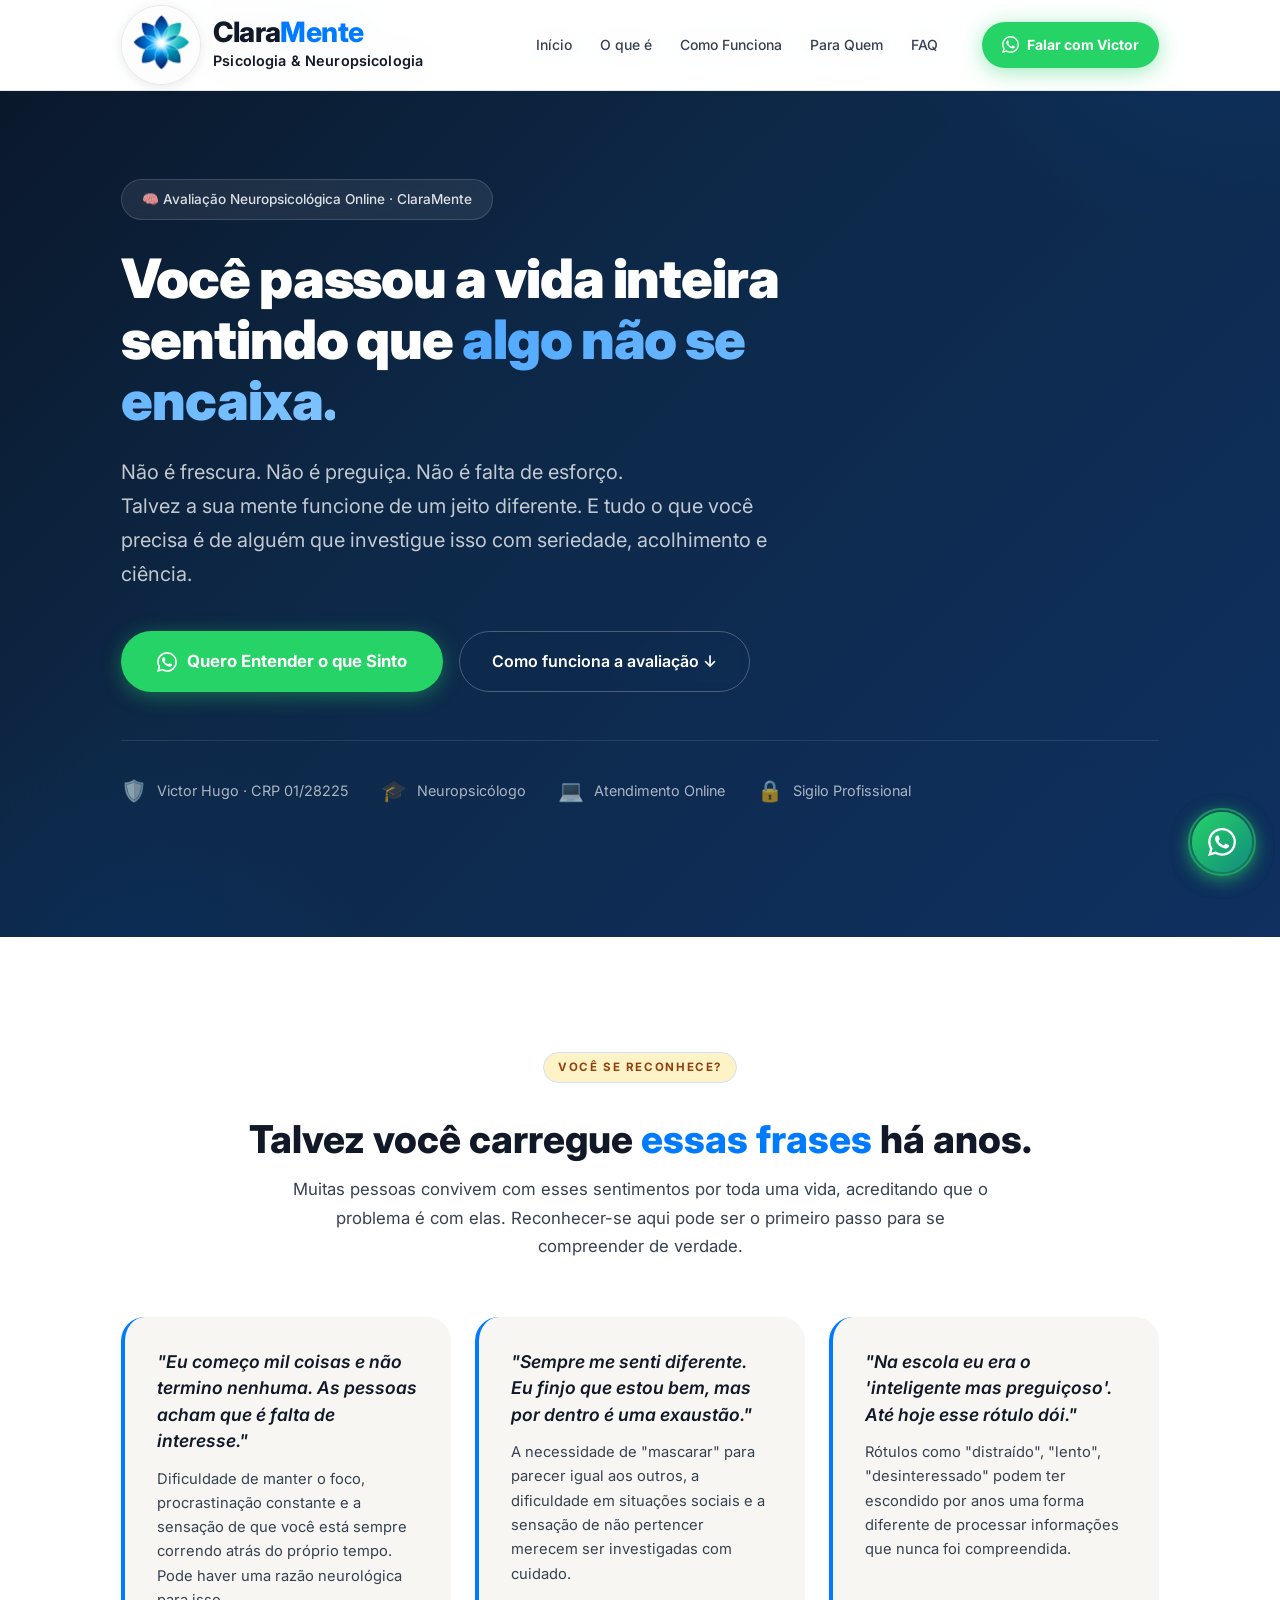
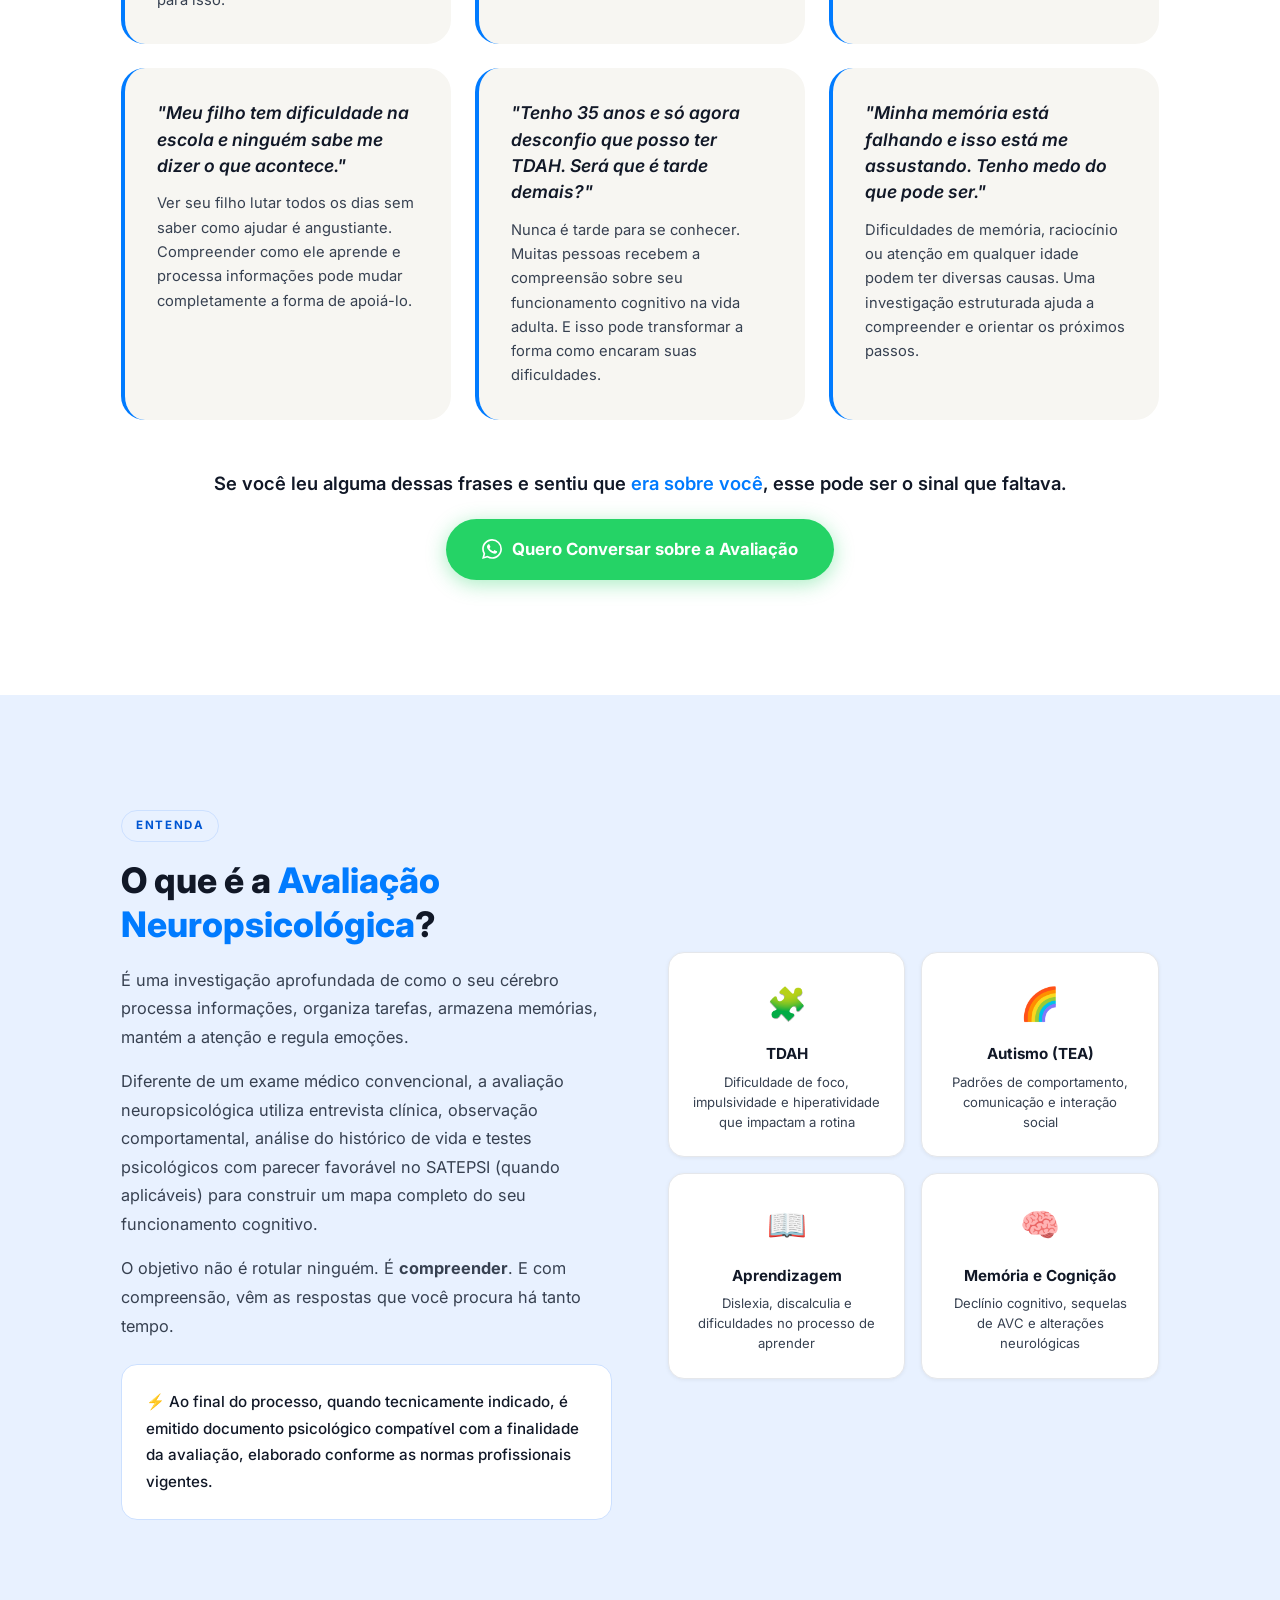
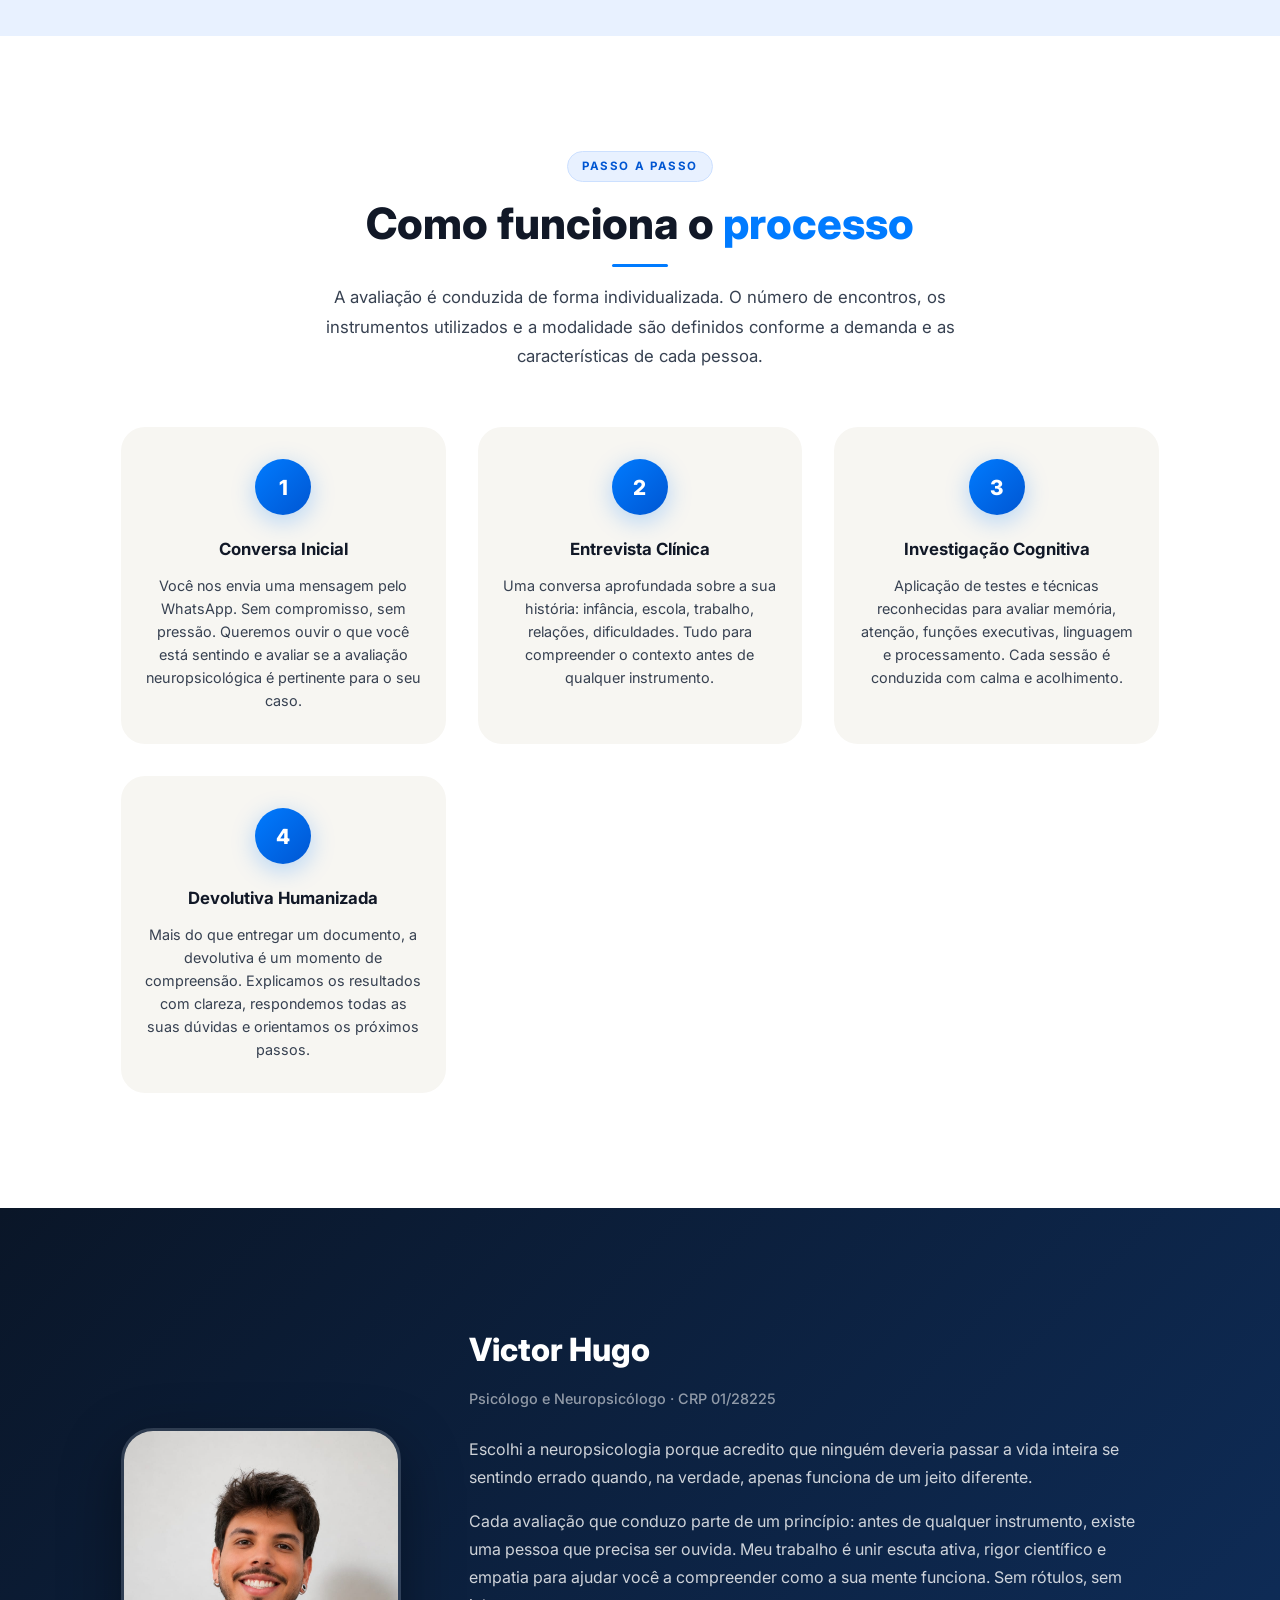
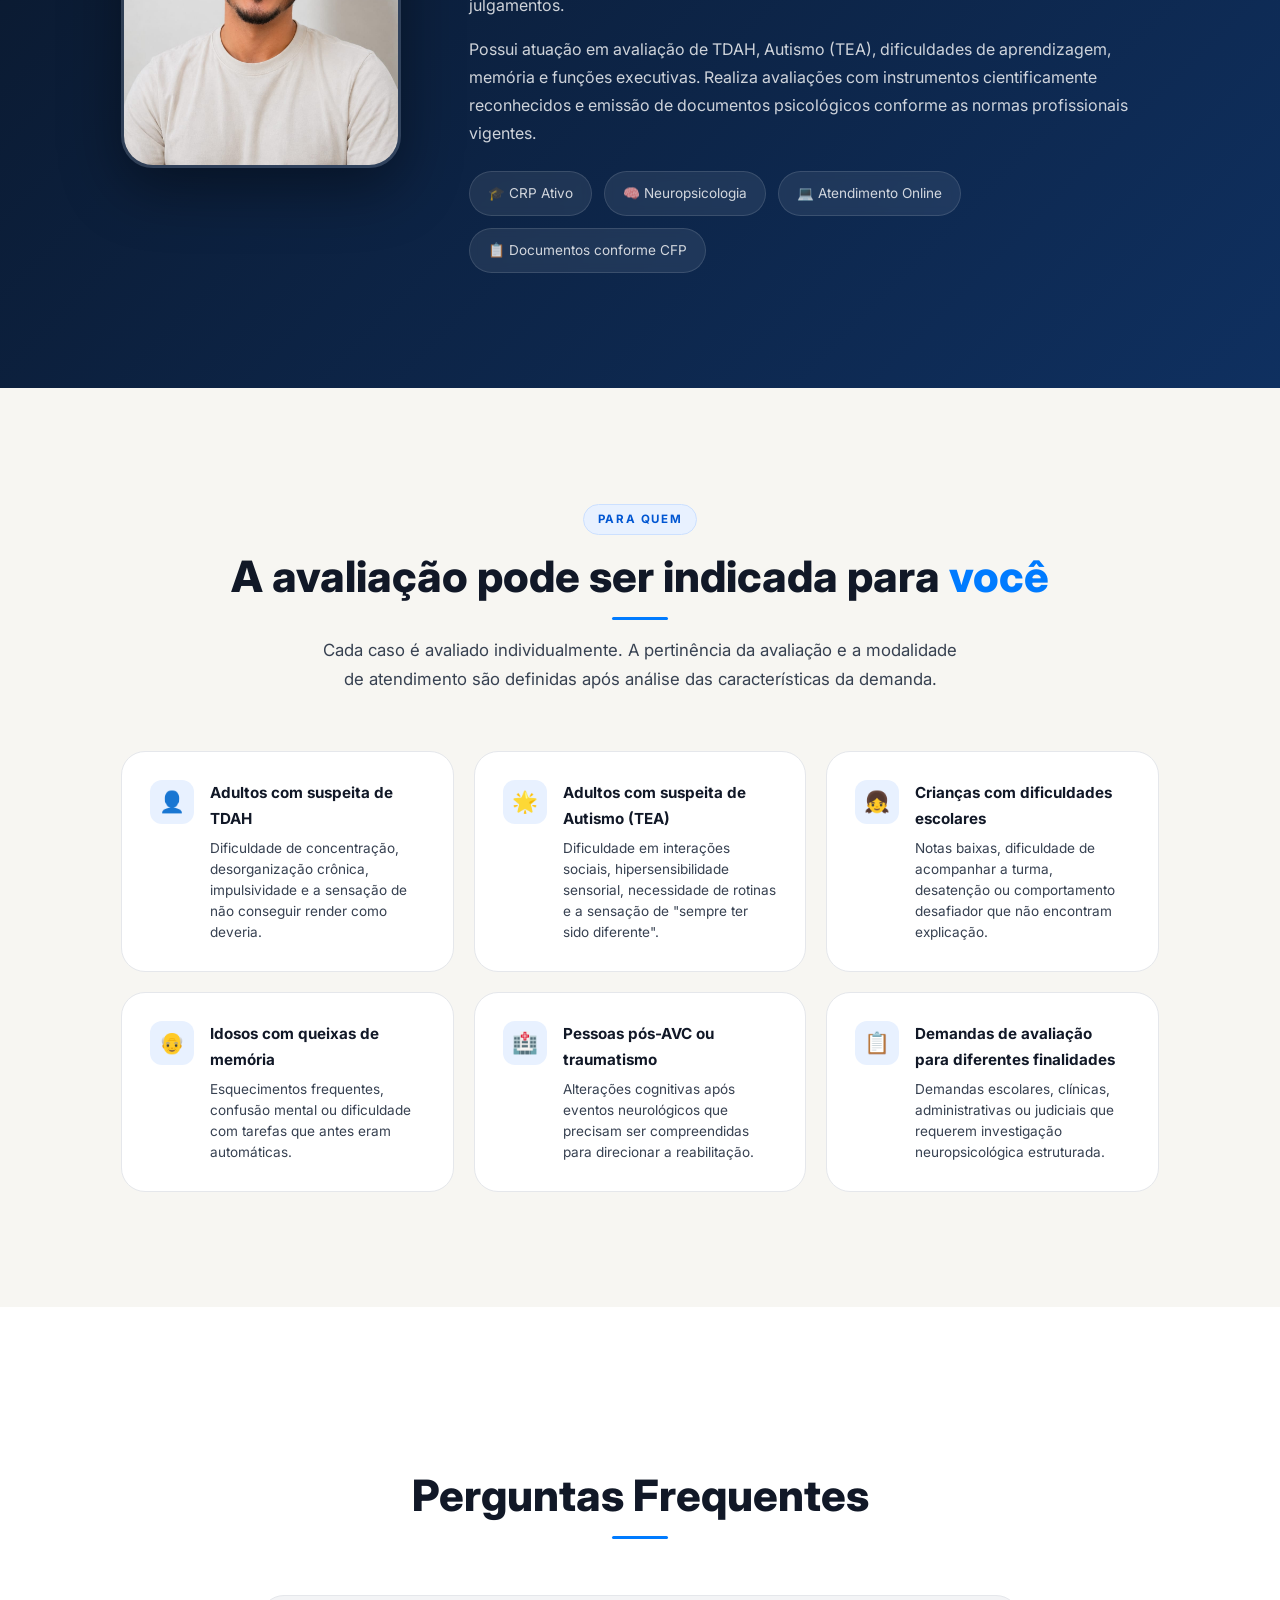
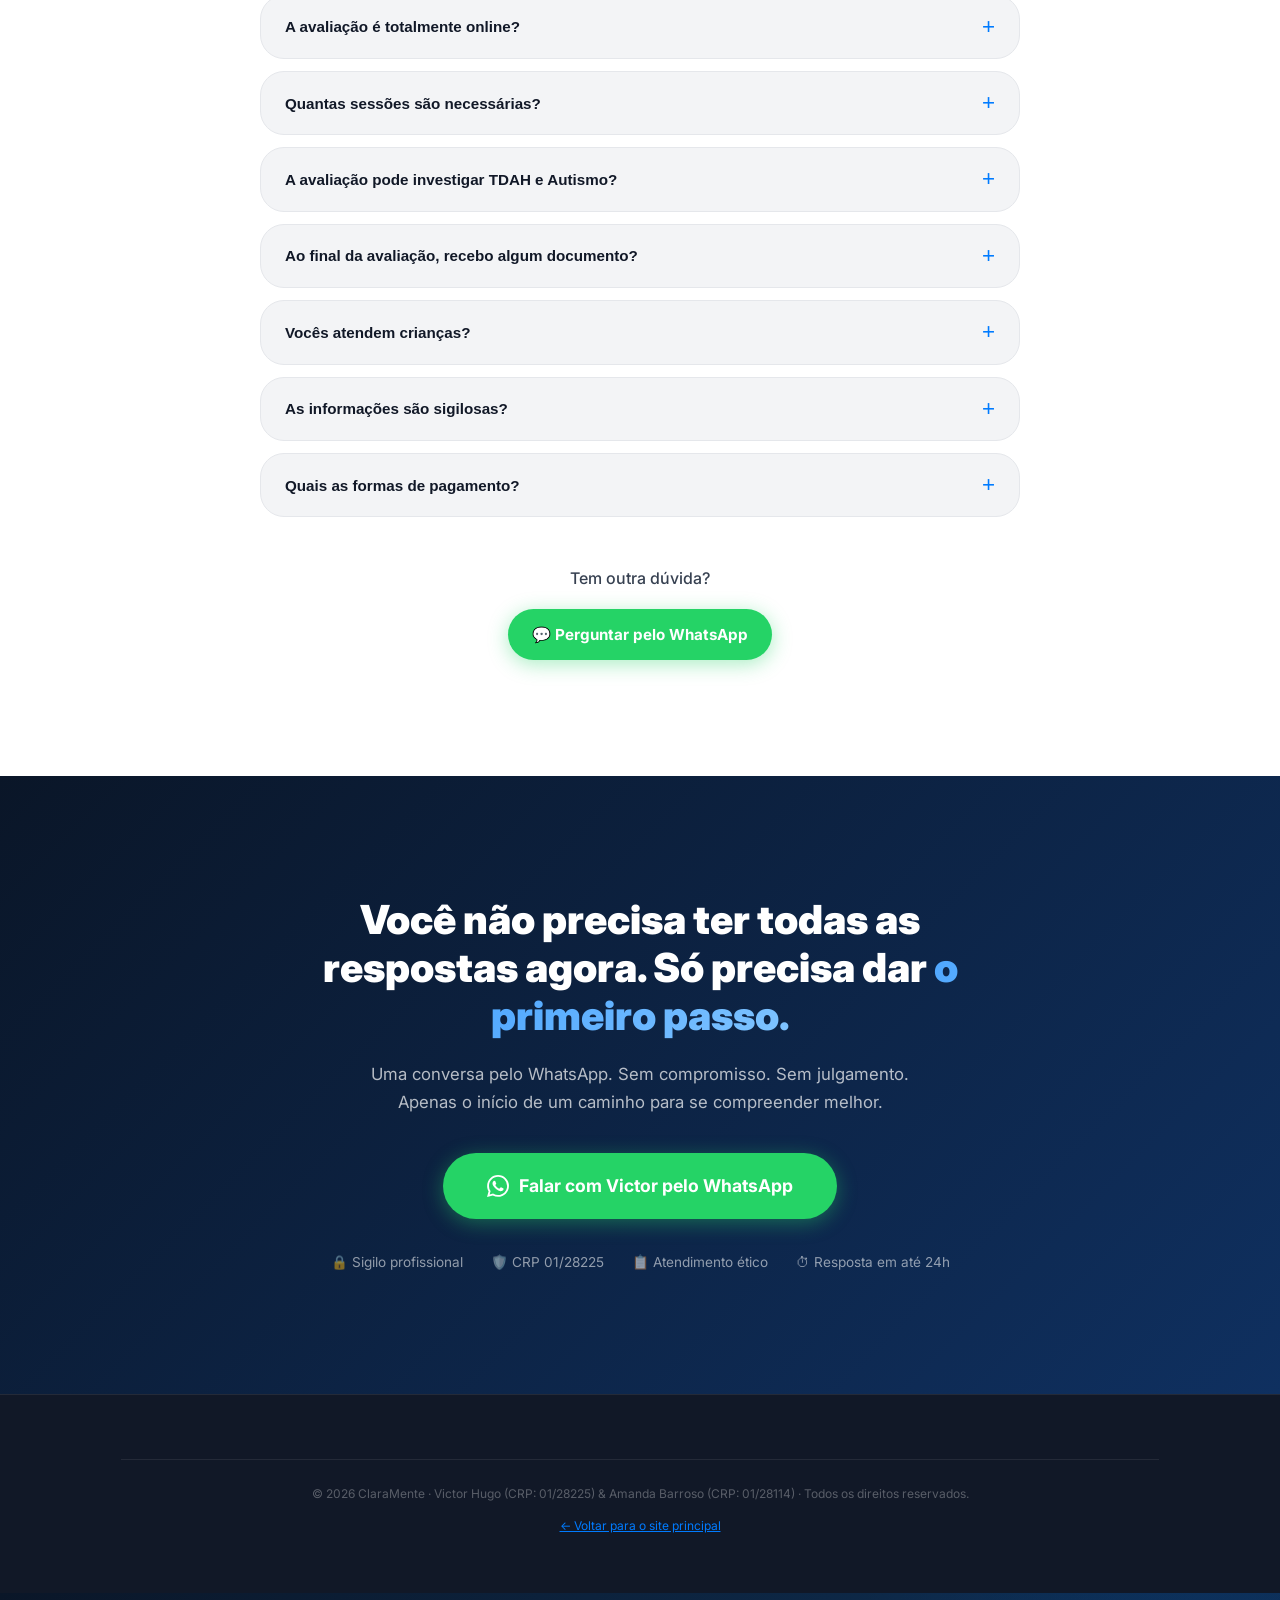
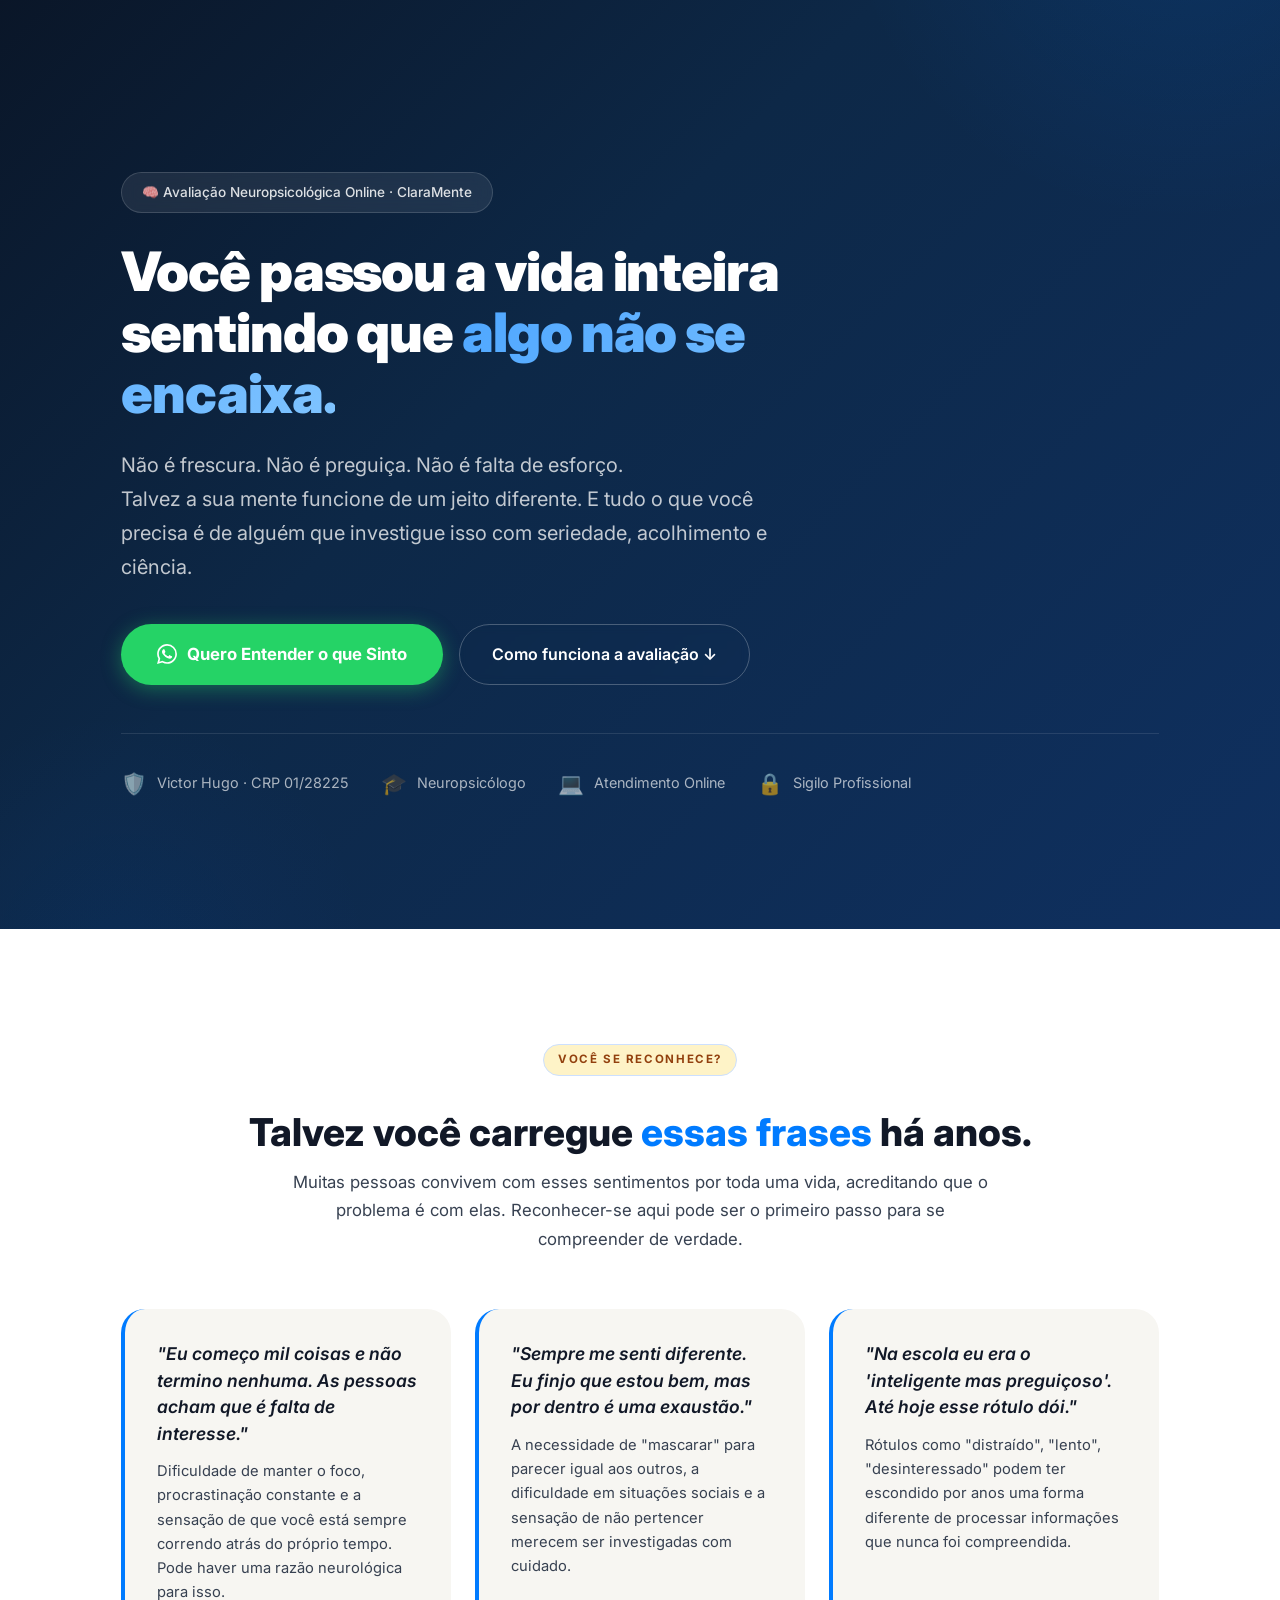
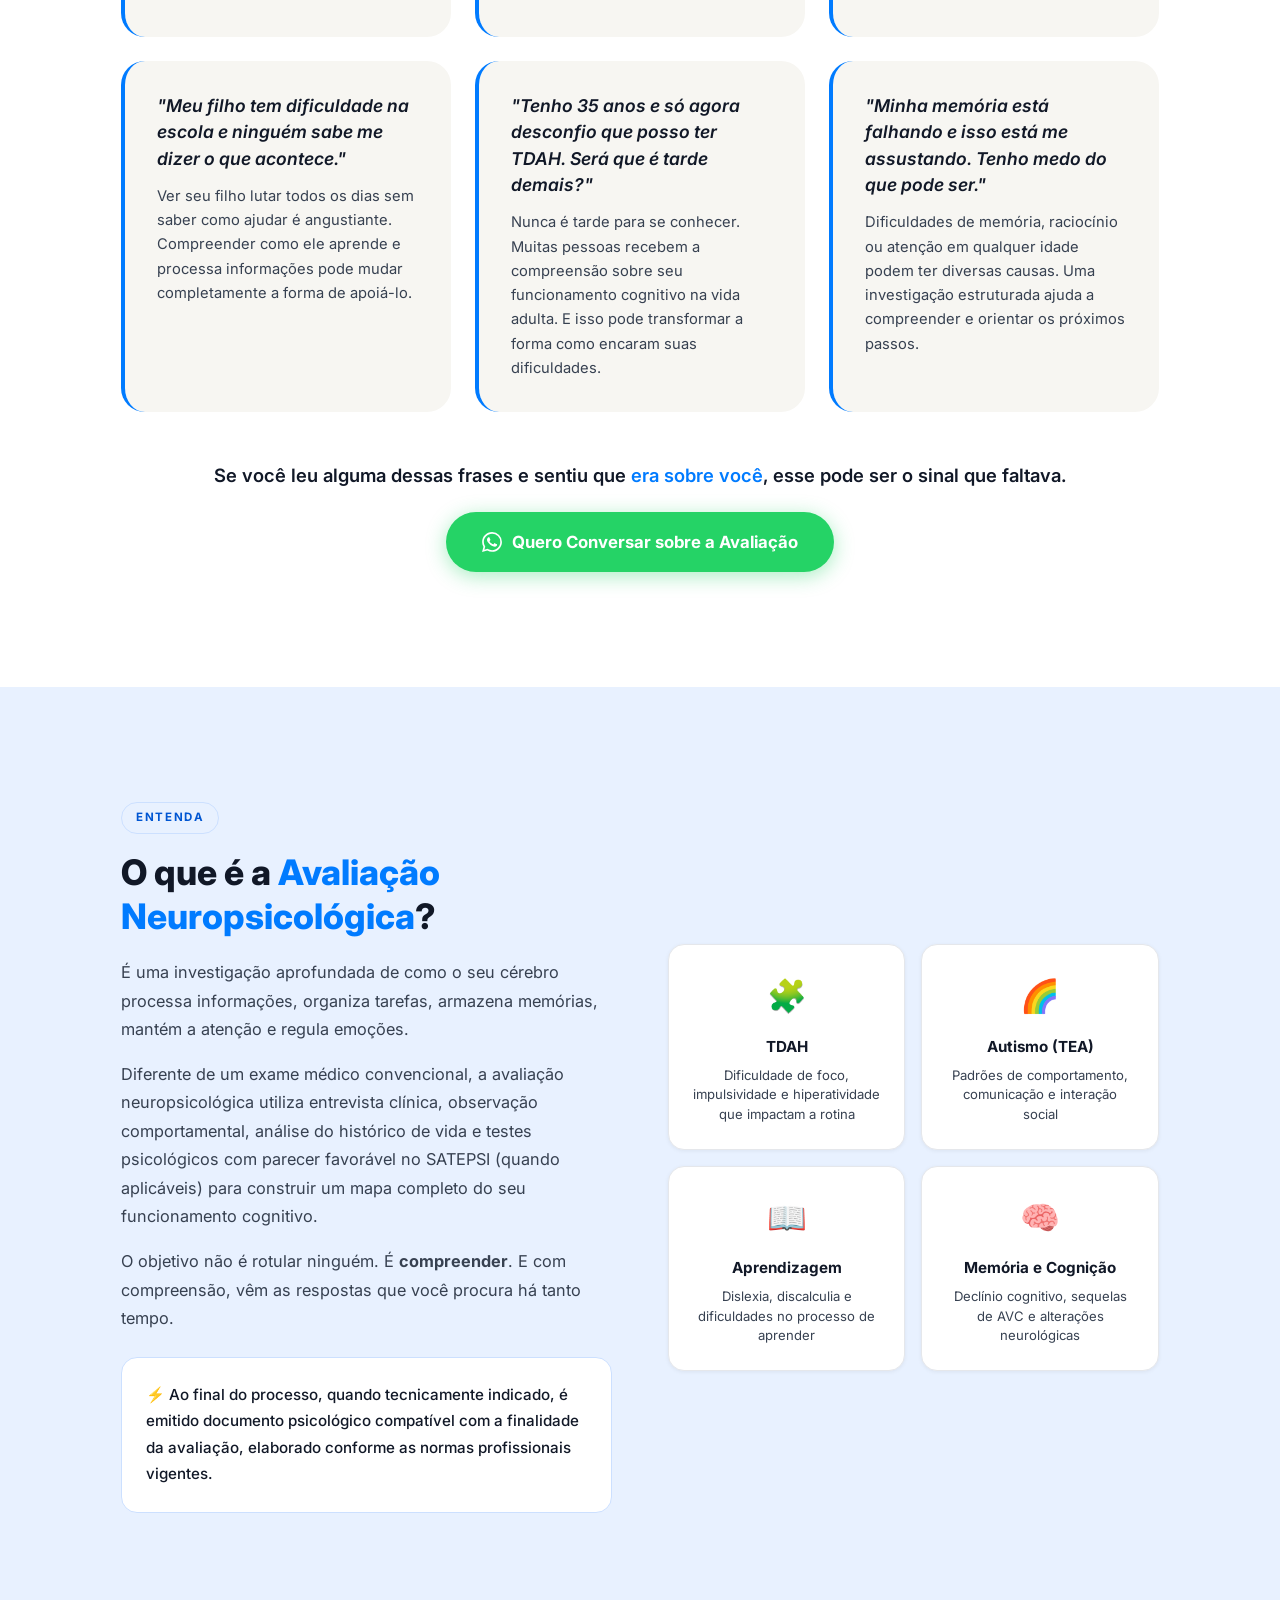
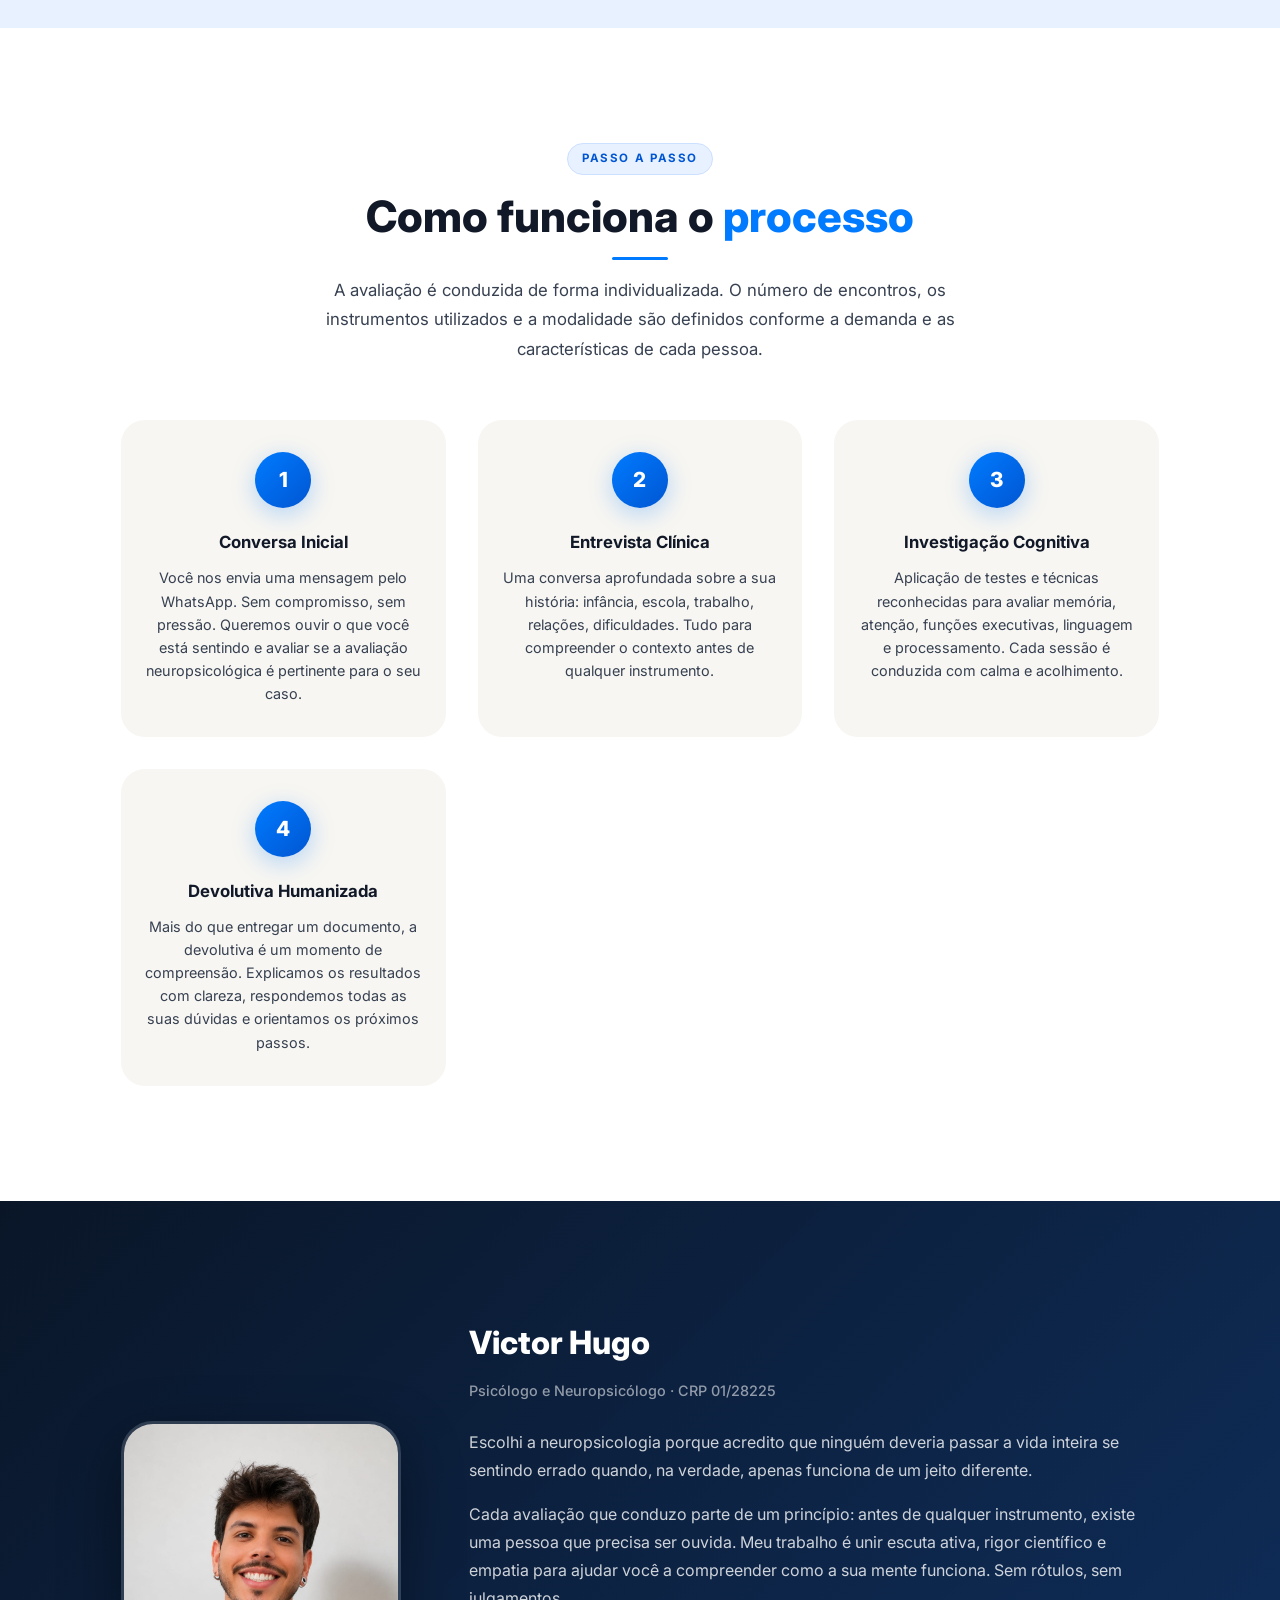
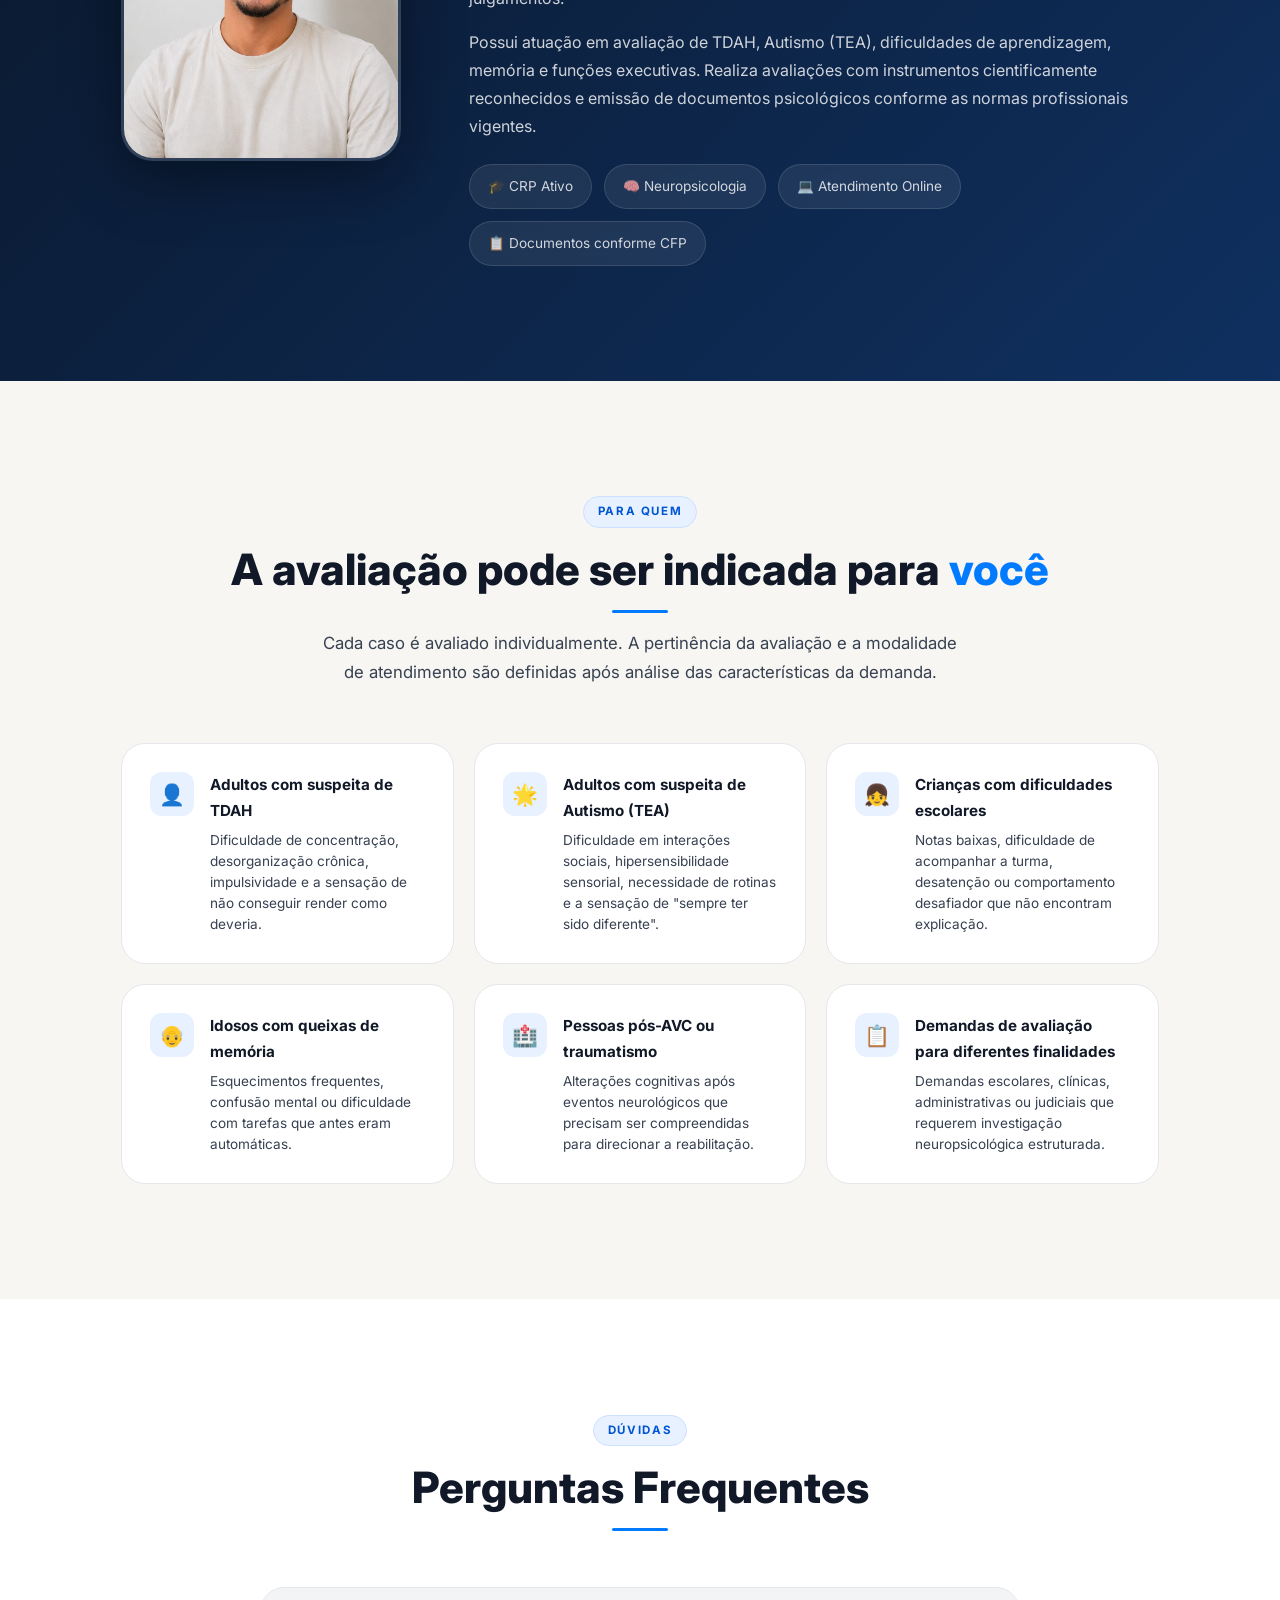
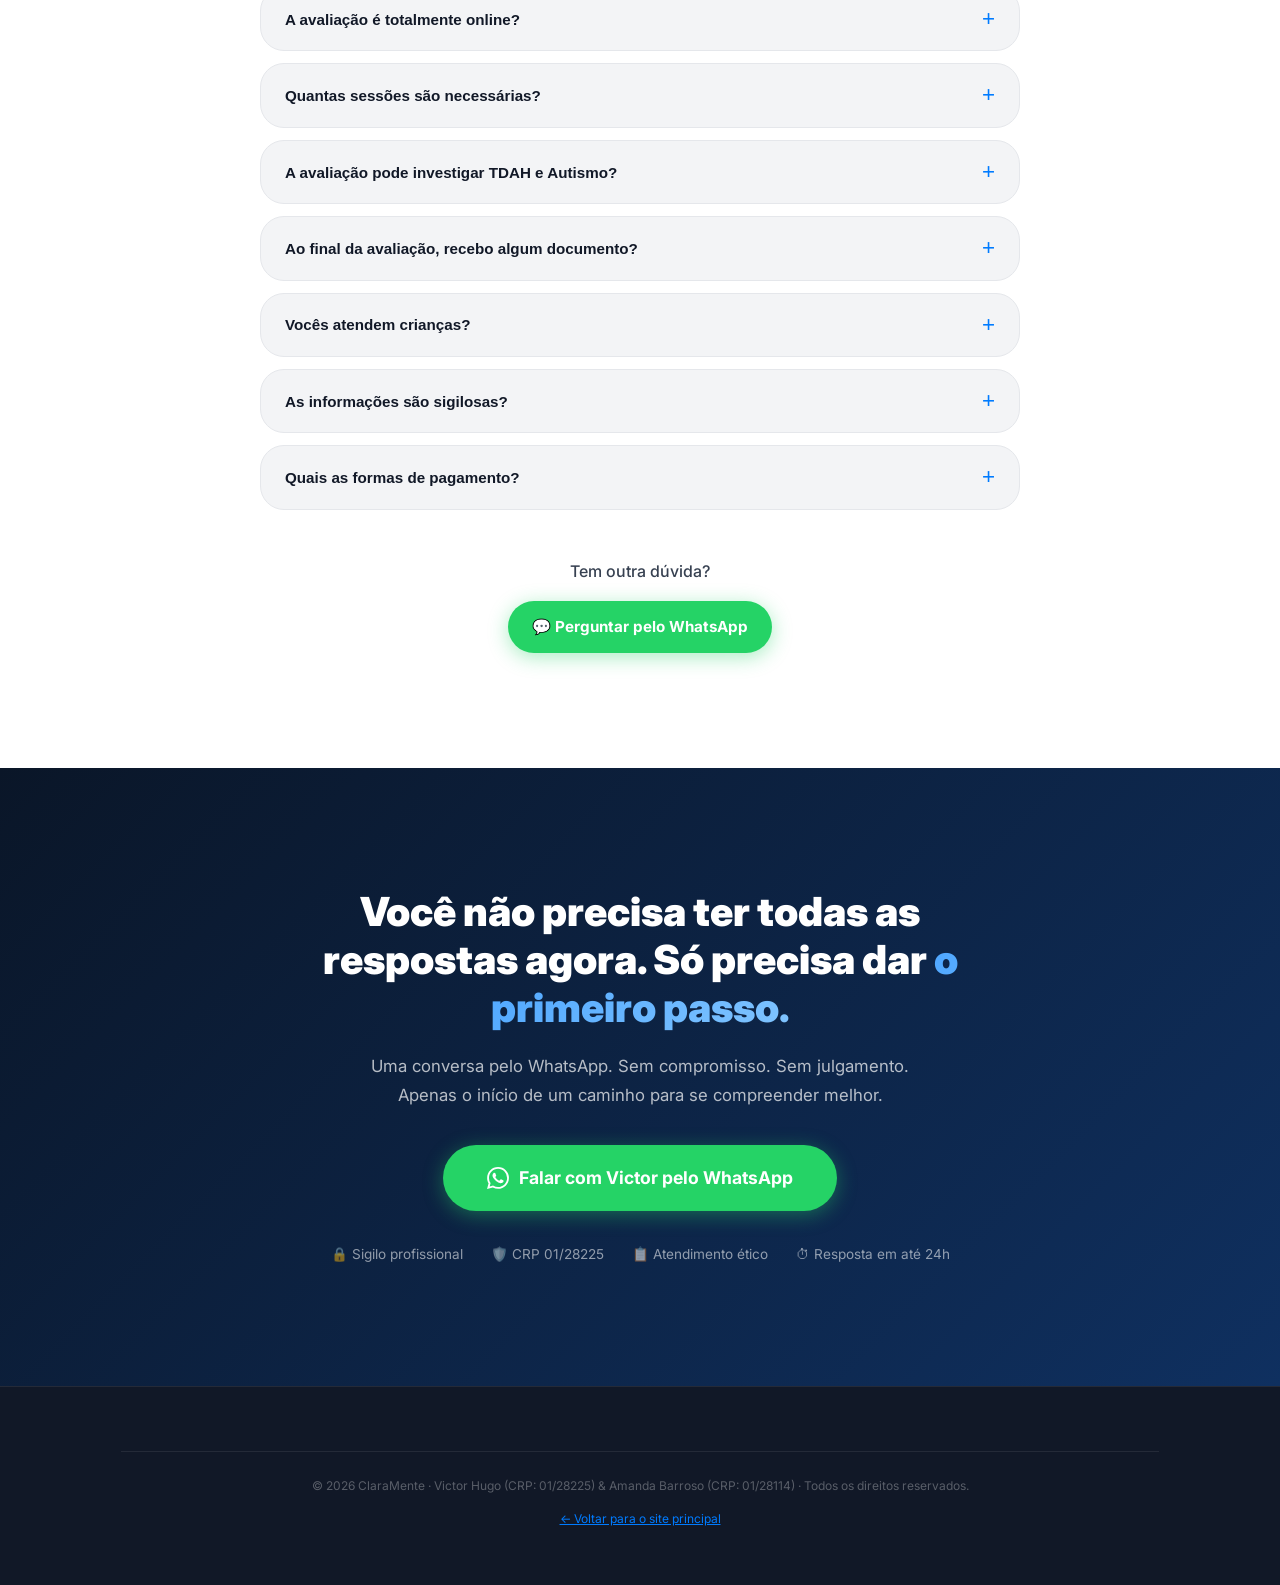
==== commit 04db75b8: "Update index.html" ====
--- a/avaliacao/index.html
+++ b/avaliacao/index.html
@@ -665,7 +665,7 @@
       </h1>
 
       <p class="av-hero-sub">
-        Não é frescura. Não é preguiça. Não é falta de esforço. Talvez a sua mente funcione de um jeito diferente — e tudo o que você precisa é de alguém que investigue isso com seriedade, acolhimento e ciência.
+        Não é frescura. Não é preguiça. Não é falta de esforço.<br>Talvez a sua mente funcione de um jeito diferente. E tudo o que você precisa é de alguém que investigue isso com seriedade, acolhimento e ciência.
       </p>
 
       <div class="av-hero-ctas">
@@ -700,7 +700,7 @@
 
         <div class="av-pain-card">
           <p class="pain-quote">"Eu começo mil coisas e não termino nenhuma. As pessoas acham que é falta de interesse."</p>
-          <p class="pain-desc">Dificuldade de manter o foco, procrastinação constante e a sensação de que você está sempre correndo atrás do próprio tempo — pode haver uma razão neurológica para isso.</p>
+          <p class="pain-desc">Dificuldade de manter o foco, procrastinação constante e a sensação de que você está sempre correndo atrás do próprio tempo. Pode haver uma razão neurológica para isso.</p>
         </div>
 
         <div class="av-pain-card">
@@ -720,7 +720,7 @@
 
         <div class="av-pain-card">
           <p class="pain-quote">"Tenho 35 anos e só agora desconfio que posso ter TDAH. Será que é tarde demais?"</p>
-          <p class="pain-desc">Nunca é tarde para se conhecer. Muitas pessoas recebem a compreensão sobre seu funcionamento cognitivo na vida adulta — e isso pode transformar a forma como encaram suas dificuldades.</p>
+          <p class="pain-desc">Nunca é tarde para se conhecer. Muitas pessoas recebem a compreensão sobre seu funcionamento cognitivo na vida adulta. E isso pode transformar a forma como encaram suas dificuldades.</p>
         </div>
 
         <div class="av-pain-card">
@@ -842,7 +842,7 @@
 
           <p>Escolhi a neuropsicologia porque acredito que ninguém deveria passar a vida inteira se sentindo errado quando, na verdade, apenas funciona de um jeito diferente.</p>
 
-          <p>Cada avaliação que conduzo parte de um princípio: antes de qualquer instrumento, existe uma pessoa que precisa ser ouvida. Meu trabalho é unir escuta ativa, rigor científico e empatia para ajudar você a compreender como a sua mente funciona — sem rótulos, sem julgamentos.</p>
+          <p>Cada avaliação que conduzo parte de um princípio: antes de qualquer instrumento, existe uma pessoa que precisa ser ouvida. Meu trabalho é unir escuta ativa, rigor científico e empatia para ajudar você a compreender como a sua mente funciona. Sem rótulos, sem julgamentos.</p>
 
           <p>Possui atuação em avaliação de TDAH, Autismo (TEA), dificuldades de aprendizagem, memória e funções executivas. Realiza avaliações com instrumentos cientificamente reconhecidos e emissão de documentos psicológicos conforme as normas profissionais vigentes.</p>
 
@@ -1069,3 +1069,1074 @@
   <script src="../script.js"></script>
 </body>
 </html>
+<!DOCTYPE html>
+<html lang="pt-BR">
+
+<head>
+  <meta charset="UTF-8" />
+  <meta name="viewport" content="width=device-width, initial-scale=1.0" />
+  <meta name="description"
+    content="Avaliação Neuropsicológica Online com Victor Hugo (CRP 01/28225) – ClaraMente. Investigação de TDAH, Autismo (TEA), dificuldades de aprendizagem e funções cognitivas. Atendimento humanizado para todo o Brasil." />
+  <meta name="keywords"
+    content="avaliação neuropsicológica online, neuropsicólogo online, TDAH adulto, autismo adulto, TEA, avaliação cognitiva, laudo neuropsicológico, ClaraMente" />
+  <title>Avaliação Neuropsicológica Online | ClaraMente – Victor Hugo CRP 01/28225</title>
+
+  <!-- Favicon -->
+  <link rel="icon" type="image/png" href="../images/novidade.png" />
+  <link rel="apple-touch-icon" href="../images/novidade.png" />
+
+  <!-- Open Graph -->
+  <meta property="og:type" content="website" />
+  <meta property="og:title" content="Avaliação Neuropsicológica Online | ClaraMente" />
+  <meta property="og:description" content="Investigação de TDAH, Autismo (TEA) e funções cognitivas. Atendimento online humanizado com Victor Hugo – Neuropsicólogo." />
+  <meta property="og:image" content="https://claramente.net.br/images/novidade.png" />
+  <meta property="og:url" content="https://claramente.net.br/avaliacao/" />
+  <meta property="og:site_name" content="ClaraMente" />
+  <meta property="og:locale" content="pt_BR" />
+
+  <!-- Fonts -->
+  <link rel="preconnect" href="https://fonts.googleapis.com" />
+  <link rel="preconnect" href="https://fonts.gstatic.com" crossorigin />
+  <link href="https://fonts.googleapis.com/css2?family=Inter:wght@300;400;500;600;700;800;900&display=swap"
+    rel="stylesheet" />
+
+  <link rel="stylesheet" href="../style.css" />
+  <style>
+    /* ── PAGE-SPECIFIC STYLES ── */
+
+    /* Hero override for this page */
+    .av-hero {
+      background: linear-gradient(135deg, #0a1628 0%, #0d2847 40%, #0f3060 100%);
+      color: var(--white);
+      padding: clamp(120px, 14vw, 180px) 0 clamp(80px, 10vw, 130px);
+      position: relative;
+      overflow: hidden;
+    }
+
+    .av-hero::before {
+      content: '';
+      position: absolute;
+      top: -50%;
+      right: -20%;
+      width: 700px;
+      height: 700px;
+      background: radial-gradient(circle, rgba(0, 123, 255, 0.12) 0%, transparent 70%);
+      border-radius: 50%;
+      pointer-events: none;
+    }
+
+    .av-hero::after {
+      content: '';
+      position: absolute;
+      bottom: -30%;
+      left: -10%;
+      width: 500px;
+      height: 500px;
+      background: radial-gradient(circle, rgba(0, 86, 210, 0.08) 0%, transparent 70%);
+      border-radius: 50%;
+      pointer-events: none;
+    }
+
+    .av-hero .container { position: relative; z-index: 1; }
+
+    .av-hero-tag {
+      display: inline-flex;
+      align-items: center;
+      gap: 8px;
+      padding: 8px 20px;
+      background: rgba(255,255,255,0.08);
+      border: 1px solid rgba(255,255,255,0.15);
+      border-radius: var(--r-full);
+      font-size: 0.85rem;
+      font-weight: 500;
+      color: rgba(255,255,255,0.85);
+      margin-bottom: 28px;
+      backdrop-filter: blur(8px);
+    }
+
+    .av-hero-headline {
+      font-size: clamp(2rem, 5vw, 3.4rem);
+      font-weight: 900;
+      line-height: 1.12;
+      max-width: 800px;
+      margin-bottom: 24px;
+      letter-spacing: -0.02em;
+    }
+
+    .av-hero-headline em {
+      font-style: normal;
+      background: linear-gradient(135deg, #4da6ff, #80c4ff);
+      -webkit-background-clip: text;
+      -webkit-text-fill-color: transparent;
+      background-clip: text;
+    }
+
+    .av-hero-sub {
+      font-size: clamp(1.05rem, 2vw, 1.25rem);
+      line-height: 1.7;
+      color: rgba(255,255,255,0.75);
+      max-width: 650px;
+      margin-bottom: 40px;
+      font-weight: 400;
+    }
+
+    .av-hero-ctas {
+      display: flex;
+      gap: 16px;
+      flex-wrap: wrap;
+    }
+
+    .av-hero-btn-primary {
+      display: inline-flex;
+      align-items: center;
+      gap: 10px;
+      padding: 16px 36px;
+      background: var(--green-wa);
+      color: #fff;
+      font-weight: 700;
+      font-size: 1.05rem;
+      border-radius: var(--r-full);
+      box-shadow: var(--sh-grn);
+      transition: all 0.3s var(--ease);
+    }
+
+    .av-hero-btn-primary:hover {
+      background: var(--green-dark);
+      transform: translateY(-2px);
+      box-shadow: 0 8px 32px rgba(37,211,102,0.50);
+    }
+
+    .av-hero-btn-secondary {
+      display: inline-flex;
+      align-items: center;
+      gap: 8px;
+      padding: 16px 32px;
+      border: 1px solid rgba(255,255,255,0.25);
+      color: var(--white);
+      font-weight: 600;
+      font-size: 1rem;
+      border-radius: var(--r-full);
+      transition: all 0.3s var(--ease);
+      backdrop-filter: blur(4px);
+    }
+
+    .av-hero-btn-secondary:hover {
+      background: rgba(255,255,255,0.08);
+      border-color: rgba(255,255,255,0.4);
+    }
+
+    .av-hero-trust {
+      display: flex;
+      gap: 32px;
+      margin-top: 48px;
+      padding-top: 32px;
+      border-top: 1px solid rgba(255,255,255,0.1);
+      flex-wrap: wrap;
+    }
+
+    .av-trust-item {
+      display: flex;
+      align-items: center;
+      gap: 10px;
+      font-size: 0.9rem;
+      color: rgba(255,255,255,0.65);
+    }
+
+    .av-trust-item span { font-size: 1.3rem; }
+
+    /* Pain Section */
+    .av-pain {
+      background: var(--white);
+      padding: var(--section-py) 0;
+    }
+
+    .av-pain-header {
+      text-align: center;
+      margin-bottom: 56px;
+    }
+
+    .av-pain-header .section-tag {
+      background: #FEF3C7;
+      color: #92400E;
+    }
+
+    .av-pain-title {
+      font-size: clamp(1.6rem, 3.5vw, 2.4rem);
+      font-weight: 800;
+      color: var(--black);
+      margin-top: 16px;
+      line-height: 1.25;
+    }
+
+    .av-pain-title span {
+      color: var(--blue);
+    }
+
+    .av-pain-subtitle {
+      color: var(--gray-dark);
+      font-size: 1.05rem;
+      margin-top: 12px;
+      max-width: 700px;
+      margin-left: auto;
+      margin-right: auto;
+    }
+
+    .av-pain-grid {
+      display: grid;
+      grid-template-columns: repeat(auto-fit, minmax(300px, 1fr));
+      gap: 24px;
+    }
+
+    .av-pain-card {
+      background: var(--off-white);
+      border-radius: var(--r-lg);
+      padding: 32px;
+      border-left: 4px solid var(--blue);
+      transition: all 0.3s var(--ease);
+      position: relative;
+    }
+
+    .av-pain-card:hover {
+      transform: translateY(-4px);
+      box-shadow: var(--sh-md);
+    }
+
+    .av-pain-card .pain-quote {
+      font-size: 1.1rem;
+      font-weight: 600;
+      color: var(--black);
+      font-style: italic;
+      margin-bottom: 12px;
+      line-height: 1.5;
+    }
+
+    .av-pain-card .pain-desc {
+      font-size: 0.92rem;
+      color: var(--gray-dark);
+      line-height: 1.65;
+    }
+
+    .av-pain-cta {
+      text-align: center;
+      margin-top: 48px;
+    }
+
+    .av-pain-cta p {
+      font-size: 1.15rem;
+      font-weight: 600;
+      color: var(--black);
+      margin-bottom: 20px;
+    }
+
+    .av-pain-cta p span {
+      color: var(--blue);
+    }
+
+    /* What Is Section */
+    .av-what {
+      background: var(--blue-light);
+      padding: var(--section-py) 0;
+    }
+
+    .av-what-grid {
+      display: grid;
+      grid-template-columns: 1fr 1fr;
+      gap: 56px;
+      align-items: center;
+    }
+
+    .av-what-content h2 {
+      font-size: clamp(1.5rem, 3vw, 2.2rem);
+      font-weight: 800;
+      color: var(--black);
+      margin-bottom: 20px;
+      line-height: 1.25;
+    }
+
+    .av-what-content h2 span { color: var(--blue); }
+
+    .av-what-content p {
+      font-size: 1.02rem;
+      color: var(--gray-dark);
+      line-height: 1.75;
+      margin-bottom: 16px;
+    }
+
+    .av-what-highlight {
+      background: var(--white);
+      border-radius: var(--r-md);
+      padding: 24px;
+      margin-top: 24px;
+      border: 1px solid var(--blue-mid);
+    }
+
+    .av-what-highlight p {
+      font-weight: 500;
+      color: var(--black);
+      margin-bottom: 0;
+      font-size: 0.95rem;
+    }
+
+    .av-what-areas {
+      display: grid;
+      grid-template-columns: 1fr 1fr;
+      gap: 16px;
+    }
+
+    .av-area-card {
+      background: var(--white);
+      border-radius: var(--r-md);
+      padding: 24px;
+      text-align: center;
+      box-shadow: var(--sh-xs);
+      transition: all 0.3s var(--ease);
+      border: 1px solid var(--gray-light);
+    }
+
+    .av-area-card:hover {
+      transform: translateY(-4px);
+      box-shadow: var(--sh-md);
+      border-color: var(--blue);
+    }
+
+    .av-area-card .area-emoji { font-size: 2rem; margin-bottom: 10px; }
+    .av-area-card h4 { font-size: 0.95rem; font-weight: 700; color: var(--black); margin-bottom: 6px; }
+    .av-area-card p { font-size: 0.82rem; color: var(--gray-dark); line-height: 1.5; }
+
+    /* How it works */
+    .av-steps {
+      background: var(--white);
+      padding: var(--section-py) 0;
+    }
+
+    .av-steps-timeline {
+      display: grid;
+      grid-template-columns: repeat(auto-fit, minmax(240px, 1fr));
+      gap: 32px;
+      margin-top: 48px;
+    }
+
+    .av-step-card {
+      text-align: center;
+      padding: 32px 24px;
+      border-radius: var(--r-lg);
+      background: var(--off-white);
+      position: relative;
+      transition: all 0.3s var(--ease);
+    }
+
+    .av-step-card:hover {
+      transform: translateY(-4px);
+      box-shadow: var(--sh-md);
+    }
+
+    .av-step-number {
+      width: 56px;
+      height: 56px;
+      border-radius: 50%;
+      background: linear-gradient(135deg, var(--blue), var(--blue-dark));
+      color: white;
+      font-size: 1.3rem;
+      font-weight: 800;
+      display: flex;
+      align-items: center;
+      justify-content: center;
+      margin: 0 auto 20px;
+      box-shadow: var(--sh-blu);
+    }
+
+    .av-step-card h4 {
+      font-size: 1.05rem;
+      font-weight: 700;
+      color: var(--black);
+      margin-bottom: 10px;
+    }
+
+    .av-step-card p {
+      font-size: 0.9rem;
+      color: var(--gray-dark);
+      line-height: 1.6;
+    }
+
+    /* Victor profile */
+    .av-profile {
+      background: linear-gradient(135deg, #0a1628, #0f3060);
+      color: var(--white);
+      padding: var(--section-py) 0;
+    }
+
+    .av-profile-grid {
+      display: grid;
+      grid-template-columns: 300px 1fr;
+      gap: 48px;
+      align-items: center;
+    }
+
+    .av-profile-photo {
+      width: 280px;
+      height: 340px;
+      border-radius: var(--r-xl);
+      object-fit: cover;
+      border: 3px solid rgba(255,255,255,0.15);
+      box-shadow: 0 20px 60px rgba(0,0,0,0.4);
+    }
+
+    .av-profile-info h2 {
+      font-size: clamp(1.4rem, 3vw, 2rem);
+      font-weight: 800;
+      margin-bottom: 8px;
+    }
+
+    .av-profile-info .profile-crp {
+      font-size: 0.9rem;
+      color: rgba(255,255,255,0.55);
+      margin-bottom: 24px;
+      font-weight: 500;
+    }
+
+    .av-profile-info p {
+      font-size: 1rem;
+      color: rgba(255,255,255,0.8);
+      line-height: 1.75;
+      margin-bottom: 16px;
+    }
+
+    .av-profile-badges {
+      display: flex;
+      flex-wrap: wrap;
+      gap: 12px;
+      margin-top: 24px;
+    }
+
+    .av-profile-badge {
+      display: inline-flex;
+      align-items: center;
+      gap: 8px;
+      padding: 10px 18px;
+      background: rgba(255,255,255,0.08);
+      border: 1px solid rgba(255,255,255,0.12);
+      border-radius: var(--r-full);
+      font-size: 0.85rem;
+      color: rgba(255,255,255,0.8);
+      backdrop-filter: blur(4px);
+    }
+
+    /* For whom */
+    .av-for-whom {
+      background: var(--off-white);
+      padding: var(--section-py) 0;
+    }
+
+    .av-whom-grid {
+      display: grid;
+      grid-template-columns: repeat(auto-fit, minmax(280px, 1fr));
+      gap: 20px;
+      margin-top: 48px;
+    }
+
+    .av-whom-card {
+      background: var(--white);
+      border-radius: var(--r-lg);
+      padding: 28px;
+      border: 1px solid var(--gray-light);
+      transition: all 0.3s var(--ease);
+      display: flex;
+      align-items: flex-start;
+      gap: 16px;
+    }
+
+    .av-whom-card:hover {
+      border-color: var(--blue);
+      box-shadow: var(--sh-sm);
+      transform: translateY(-2px);
+    }
+
+    .av-whom-icon {
+      width: 44px;
+      height: 44px;
+      border-radius: 12px;
+      background: var(--blue-light);
+      display: flex;
+      align-items: center;
+      justify-content: center;
+      font-size: 1.3rem;
+      flex-shrink: 0;
+    }
+
+    .av-whom-card h4 {
+      font-size: 0.95rem;
+      font-weight: 700;
+      color: var(--black);
+      margin-bottom: 6px;
+    }
+
+    .av-whom-card p {
+      font-size: 0.85rem;
+      color: var(--gray-dark);
+      line-height: 1.55;
+    }
+
+    /* FAQ */
+    .av-faq {
+      background: var(--white);
+      padding: var(--section-py) 0;
+    }
+
+    /* Final CTA */
+    .av-final-cta {
+      background: linear-gradient(135deg, #0a1628 0%, #0f3060 100%);
+      color: var(--white);
+      padding: clamp(80px, 10vw, 120px) 0;
+      text-align: center;
+    }
+
+    .av-final-cta h2 {
+      font-size: clamp(1.6rem, 4vw, 2.5rem);
+      font-weight: 900;
+      max-width: 700px;
+      margin: 0 auto 20px;
+      line-height: 1.2;
+    }
+
+    .av-final-cta h2 em {
+      font-style: normal;
+      background: linear-gradient(135deg, #4da6ff, #80c4ff);
+      -webkit-background-clip: text;
+      -webkit-text-fill-color: transparent;
+      background-clip: text;
+    }
+
+    .av-final-cta p {
+      font-size: 1.05rem;
+      color: rgba(255,255,255,0.7);
+      max-width: 550px;
+      margin: 0 auto 36px;
+      line-height: 1.7;
+    }
+
+    .av-final-trust {
+      display: flex;
+      justify-content: center;
+      gap: 28px;
+      margin-top: 32px;
+      flex-wrap: wrap;
+    }
+
+    .av-final-trust span {
+      font-size: 0.85rem;
+      color: rgba(255,255,255,0.55);
+    }
+
+    /* Sticky CTA mobile */
+    .av-sticky-cta {
+      display: none;
+      position: fixed;
+      bottom: 0;
+      left: 0;
+      right: 0;
+      padding: 12px 20px;
+      background: rgba(10, 22, 40, 0.95);
+      backdrop-filter: blur(12px);
+      z-index: 999;
+      border-top: 1px solid rgba(255,255,255,0.1);
+    }
+
+    .av-sticky-cta a {
+      display: flex;
+      align-items: center;
+      justify-content: center;
+      gap: 10px;
+      padding: 14px;
+      background: var(--green-wa);
+      color: #fff;
+      font-weight: 700;
+      font-size: 1rem;
+      border-radius: var(--r-full);
+      box-shadow: var(--sh-grn);
+      width: 100%;
+    }
+
+    /* Responsive */
+    @media (max-width: 768px) {
+      .av-what-grid { grid-template-columns: 1fr; }
+      .av-profile-grid { grid-template-columns: 1fr; text-align: center; }
+      .av-profile-photo { margin: 0 auto; width: 220px; height: 280px; }
+      .av-profile-badges { justify-content: center; }
+      .av-hero-trust { justify-content: center; }
+      .av-sticky-cta { display: block; }
+      .av-final-cta { padding-bottom: 100px; }
+      .av-what-areas { grid-template-columns: 1fr 1fr; }
+    }
+
+    @media (max-width: 480px) {
+      .av-what-areas { grid-template-columns: 1fr; }
+      .av-pain-grid { grid-template-columns: 1fr; }
+    }
+  </style>
+</head>
+
+<body>
+
+  <!-- ══════════════════════════════════════════════
+       NAVBAR (reutiliza o estilo do site principal)
+  ══════════════════════════════════════════════ -->
+  <nav class="navbar" id="navbar">
+    <div class="nav-container">
+      <a href="../index.html" class="nav-brand" id="nav-brand-link">
+        <div class="nav-seal">
+          <img src="../images/novidade.png" alt="ClaraMente Logo" class="nav-seal-img" />
+        </div>
+        <div class="nav-brand-text">
+          <span class="nav-brand-name"><span class="brand-clara">Clara</span><span class="brand-mente">Mente</span></span>
+          <span class="nav-brand-sub">Psicologia &amp; Neuropsicologia</span>
+        </div>
+      </a>
+
+      <div class="nav-links" id="nav-links">
+        <a href="../index.html" class="nav-link">Início</a>
+        <a href="#o-que-e" class="nav-link">O que é</a>
+        <a href="#como-funciona" class="nav-link">Como Funciona</a>
+        <a href="#para-quem" class="nav-link">Para Quem</a>
+        <a href="#faq-av" class="nav-link">FAQ</a>
+      </div>
+
+      <a href="https://wa.me/5561995189959?text=Ol%C3%A1%20Victor!%20Vim%20pelo%20site%20e%20gostaria%20de%20saber%20mais%20sobre%20a%20Avalia%C3%A7%C3%A3o%20Neuropsicol%C3%B3gica." target="_blank"
+        class="btn-nav-cta" id="nav-whatsapp-btn">
+        <svg viewBox="0 0 24 24" fill="currentColor" width="17" height="17">
+          <path d="M17.472 14.382c-.297-.149-1.758-.867-2.03-.967-.273-.099-.471-.148-.67.15-.197.297-.767.966-.94 1.164-.173.199-.347.223-.644.075-.297-.15-1.255-.463-2.39-1.475-.883-.788-1.48-1.761-1.653-2.059-.173-.297-.018-.458.13-.606.134-.133.298-.347.446-.52.149-.174.198-.298.298-.497.099-.198.05-.371-.025-.52-.075-.149-.669-1.612-.916-2.207-.242-.579-.487-.5-.669-.51-.173-.008-.371-.01-.57-.01-.198 0-.52.074-.792.372-.272.297-1.04 1.016-1.04 2.479 0 1.462 1.065 2.875 1.213 3.074.149.198 2.096 3.2 5.077 4.487.709.306 1.262.489 1.694.625.712.227 1.36.195 1.871.118.571-.085 1.758-.719 2.006-1.413.248-.694.248-1.289.173-1.413-.074-.124-.272-.198-.57-.347m-5.421 7.403h-.004a9.87 9.87 0 01-5.031-1.378l-.361-.214-3.741.982.998-3.648-.235-.374a9.86 9.86 0 01-1.51-5.26c.001-5.45 4.436-9.884 9.888-9.884 2.64 0 5.122 1.03 6.988 2.898a9.825 9.825 0 012.893 6.994c-.003 5.45-4.437 9.884-9.885 9.884m8.413-18.297A11.815 11.815 0 0012.05 0C5.495 0 .16 5.335.157 11.892c0 2.096.547 4.142 1.588 5.945L.057 24l6.305-1.654a11.882 11.882 0 005.683 1.448h.005c6.554 0 11.89-5.335 11.893-11.893a11.821 11.821 0 00-3.48-8.413Z" />
+        </svg>
+        <span>Falar com Victor</span>
+      </a>
+
+      <button class="hamburger" id="hamburger-btn" aria-label="Abrir menu" aria-expanded="false">
+        <span></span><span></span><span></span>
+      </button>
+    </div>
+
+    <div class="mobile-menu" id="mobile-menu">
+      <a href="../index.html" class="mobile-link">Início</a>
+      <a href="#o-que-e" class="mobile-link">O que é</a>
+      <a href="#como-funciona" class="mobile-link">Como Funciona</a>
+      <a href="#para-quem" class="mobile-link">Para Quem</a>
+      <a href="#faq-av" class="mobile-link">FAQ</a>
+      <a href="https://wa.me/5561995189959?text=Ol%C3%A1%20Victor!%20Vim%20pelo%20site%20e%20quero%20agendar%20a%20avalia%C3%A7%C3%A3o." target="_blank"
+        class="mobile-link cta-mobile">📱 Falar com Victor</a>
+    </div>
+  </nav>
+
+  <!-- ══════════════════════════════════════════════
+       HERO — Impacto emocional imediato
+  ══════════════════════════════════════════════ -->
+  <section class="av-hero">
+    <div class="container">
+      <span class="av-hero-tag">🧠 Avaliação Neuropsicológica Online · ClaraMente</span>
+
+      <h1 class="av-hero-headline">
+        Você passou a vida inteira sentindo que <em>algo não se encaixa.</em>
+      </h1>
+
+      <p class="av-hero-sub">
+        Não é frescura. Não é preguiça. Não é falta de esforço.<br>Talvez a sua mente funcione de um jeito diferente. E tudo o que você precisa é de alguém que investigue isso com seriedade, acolhimento e ciência.
+      </p>
+
+      <div class="av-hero-ctas">
+        <a href="https://wa.me/5561995189959?text=Ol%C3%A1%20Victor!%20Vim%20pela%20p%C3%A1gina%20de%20avalia%C3%A7%C3%A3o%20e%20gostaria%20de%20saber%20mais." target="_blank" class="av-hero-btn-primary" id="hero-av-cta">
+          <svg viewBox="0 0 24 24" fill="currentColor" width="20" height="20"><path d="M17.472 14.382c-.297-.149-1.758-.867-2.03-.967-.273-.099-.471-.148-.67.15-.197.297-.767.966-.94 1.164-.173.199-.347.223-.644.075-.297-.15-1.255-.463-2.39-1.475-.883-.788-1.48-1.761-1.653-2.059-.173-.297-.018-.458.13-.606.134-.133.298-.347.446-.52.149-.174.198-.298.298-.497.099-.198.05-.371-.025-.52-.075-.149-.669-1.612-.916-2.207-.242-.579-.487-.5-.669-.51-.173-.008-.371-.01-.57-.01-.198 0-.52.074-.792.372-.272.297-1.04 1.016-1.04 2.479 0 1.462 1.065 2.875 1.213 3.074.149.198 2.096 3.2 5.077 4.487.709.306 1.262.489 1.694.625.712.227 1.36.195 1.871.118.571-.085 1.758-.719 2.006-1.413.248-.694.248-1.289.173-1.413-.074-.124-.272-.198-.57-.347m-5.421 7.403h-.004a9.87 9.87 0 01-5.031-1.378l-.361-.214-3.741.982.998-3.648-.235-.374a9.86 9.86 0 01-1.51-5.26c.001-5.45 4.436-9.884 9.888-9.884 2.64 0 5.122 1.03 6.988 2.898a9.825 9.825 0 012.893 6.994c-.003 5.45-4.437 9.884-9.885 9.884m8.413-18.297A11.815 11.815 0 0012.05 0C5.495 0 .16 5.335.157 11.892c0 2.096.547 4.142 1.588 5.945L.057 24l6.305-1.654a11.882 11.882 0 005.683 1.448h.005c6.554 0 11.89-5.335 11.893-11.893a11.821 11.821 0 00-3.48-8.413Z"/></svg>
+          Quero Entender o que Sinto
+        </a>
+        <a href="#o-que-e" class="av-hero-btn-secondary">Como funciona a avaliação ↓</a>
+      </div>
+
+      <div class="av-hero-trust">
+        <div class="av-trust-item"><span>🛡️</span> Victor Hugo · CRP 01/28225</div>
+        <div class="av-trust-item"><span>🎓</span> Neuropsicólogo</div>
+        <div class="av-trust-item"><span>💻</span> Atendimento Online</div>
+        <div class="av-trust-item"><span>🔒</span> Sigilo Profissional</div>
+      </div>
+    </div>
+  </section>
+
+  <!-- ══════════════════════════════════════════════
+       SEÇÃO DOR — Tocando nas feridas reais
+  ══════════════════════════════════════════════ -->
+  <section class="av-pain">
+    <div class="container">
+      <div class="av-pain-header">
+        <span class="section-tag" style="background:#FEF3C7;color:#92400E;">Você se reconhece?</span>
+        <h2 class="av-pain-title">Talvez você carregue <span>essas frases</span> há anos.</h2>
+        <p class="av-pain-subtitle">Muitas pessoas convivem com esses sentimentos por toda uma vida, acreditando que o problema é com elas. Reconhecer-se aqui pode ser o primeiro passo para se compreender de verdade.</p>
+      </div>
+
+      <div class="av-pain-grid">
+
+        <div class="av-pain-card">
+          <p class="pain-quote">"Eu começo mil coisas e não termino nenhuma. As pessoas acham que é falta de interesse."</p>
+          <p class="pain-desc">Dificuldade de manter o foco, procrastinação constante e a sensação de que você está sempre correndo atrás do próprio tempo. Pode haver uma razão neurológica para isso.</p>
+        </div>
+
+        <div class="av-pain-card">
+          <p class="pain-quote">"Sempre me senti diferente. Eu finjo que estou bem, mas por dentro é uma exaustão."</p>
+          <p class="pain-desc">A necessidade de "mascarar" para parecer igual aos outros, a dificuldade em situações sociais e a sensação de não pertencer merecem ser investigadas com cuidado.</p>
+        </div>
+
+        <div class="av-pain-card">
+          <p class="pain-quote">"Na escola eu era o 'inteligente mas preguiçoso'. Até hoje esse rótulo dói."</p>
+          <p class="pain-desc">Rótulos como "distraído", "lento", "desinteressado" podem ter escondido por anos uma forma diferente de processar informações que nunca foi compreendida.</p>
+        </div>
+
+        <div class="av-pain-card">
+          <p class="pain-quote">"Meu filho tem dificuldade na escola e ninguém sabe me dizer o que acontece."</p>
+          <p class="pain-desc">Ver seu filho lutar todos os dias sem saber como ajudar é angustiante. Compreender como ele aprende e processa informações pode mudar completamente a forma de apoiá-lo.</p>
+        </div>
+
+        <div class="av-pain-card">
+          <p class="pain-quote">"Tenho 35 anos e só agora desconfio que posso ter TDAH. Será que é tarde demais?"</p>
+          <p class="pain-desc">Nunca é tarde para se conhecer. Muitas pessoas recebem a compreensão sobre seu funcionamento cognitivo na vida adulta. E isso pode transformar a forma como encaram suas dificuldades.</p>
+        </div>
+
+        <div class="av-pain-card">
+          <p class="pain-quote">"Minha memória está falhando e isso está me assustando. Tenho medo do que pode ser."</p>
+          <p class="pain-desc">Dificuldades de memória, raciocínio ou atenção em qualquer idade podem ter diversas causas. Uma investigação estruturada ajuda a compreender e orientar os próximos passos.</p>
+        </div>
+
+      </div>
+
+      <div class="av-pain-cta">
+        <p>Se você leu alguma dessas frases e sentiu que <span>era sobre você</span>, esse pode ser o sinal que faltava.</p>
+        <a href="https://wa.me/5561995189959?text=Ol%C3%A1%20Victor!%20Me%20identifiquei%20com%20o%20que%20li%20na%20p%C3%A1gina%20e%20gostaria%20de%20conversar%20sobre%20a%20avalia%C3%A7%C3%A3o." target="_blank" class="av-hero-btn-primary" id="pain-cta">
+          <svg viewBox="0 0 24 24" fill="currentColor" width="20" height="20"><path d="M17.472 14.382c-.297-.149-1.758-.867-2.03-.967-.273-.099-.471-.148-.67.15-.197.297-.767.966-.94 1.164-.173.199-.347.223-.644.075-.297-.15-1.255-.463-2.39-1.475-.883-.788-1.48-1.761-1.653-2.059-.173-.297-.018-.458.13-.606.134-.133.298-.347.446-.52.149-.174.198-.298.298-.497.099-.198.05-.371-.025-.52-.075-.149-.669-1.612-.916-2.207-.242-.579-.487-.5-.669-.51-.173-.008-.371-.01-.57-.01-.198 0-.52.074-.792.372-.272.297-1.04 1.016-1.04 2.479 0 1.462 1.065 2.875 1.213 3.074.149.198 2.096 3.2 5.077 4.487.709.306 1.262.489 1.694.625.712.227 1.36.195 1.871.118.571-.085 1.758-.719 2.006-1.413.248-.694.248-1.289.173-1.413-.074-.124-.272-.198-.57-.347m-5.421 7.403h-.004a9.87 9.87 0 01-5.031-1.378l-.361-.214-3.741.982.998-3.648-.235-.374a9.86 9.86 0 01-1.51-5.26c.001-5.45 4.436-9.884 9.888-9.884 2.64 0 5.122 1.03 6.988 2.898a9.825 9.825 0 012.893 6.994c-.003 5.45-4.437 9.884-9.885 9.884m8.413-18.297A11.815 11.815 0 0012.05 0C5.495 0 .16 5.335.157 11.892c0 2.096.547 4.142 1.588 5.945L.057 24l6.305-1.654a11.882 11.882 0 005.683 1.448h.005c6.554 0 11.89-5.335 11.893-11.893a11.821 11.821 0 00-3.48-8.413Z"/></svg>
+          Quero Conversar sobre a Avaliação
+        </a>
+      </div>
+    </div>
+  </section>
+
+  <!-- ══════════════════════════════════════════════
+       O QUE É — Desmistificando a avaliação
+  ══════════════════════════════════════════════ -->
+  <section class="av-what" id="o-que-e">
+    <div class="container">
+      <div class="av-what-grid">
+
+        <div class="av-what-content">
+          <span class="section-tag">Entenda</span>
+          <h2>O que é a <span>Avaliação Neuropsicológica</span>?</h2>
+          <p>É uma investigação aprofundada de como o seu cérebro processa informações, organiza tarefas, armazena memórias, mantém a atenção e regula emoções.</p>
+          <p>Diferente de um exame médico convencional, a avaliação neuropsicológica utiliza entrevista clínica, observação comportamental, análise do histórico de vida e testes psicológicos com parecer favorável no SATEPSI (quando aplicáveis) para construir um mapa completo do seu funcionamento cognitivo.</p>
+          <p>O objetivo não é rotular ninguém. É <strong>compreender</strong>. E com compreensão, vêm as respostas que você procura há tanto tempo.</p>
+
+          <div class="av-what-highlight">
+            <p>⚡ Ao final do processo, quando tecnicamente indicado, é emitido documento psicológico compatível com a finalidade da avaliação, elaborado conforme as normas profissionais vigentes.</p>
+          </div>
+        </div>
+
+        <div class="av-what-areas">
+          <div class="av-area-card">
+            <div class="area-emoji">🧩</div>
+            <h4>TDAH</h4>
+            <p>Dificuldade de foco, impulsividade e hiperatividade que impactam a rotina</p>
+          </div>
+          <div class="av-area-card">
+            <div class="area-emoji">🌈</div>
+            <h4>Autismo (TEA)</h4>
+            <p>Padrões de comportamento, comunicação e interação social</p>
+          </div>
+          <div class="av-area-card">
+            <div class="area-emoji">📖</div>
+            <h4>Aprendizagem</h4>
+            <p>Dislexia, discalculia e dificuldades no processo de aprender</p>
+          </div>
+          <div class="av-area-card">
+            <div class="area-emoji">🧠</div>
+            <h4>Memória e Cognição</h4>
+            <p>Declínio cognitivo, sequelas de AVC e alterações neurológicas</p>
+          </div>
+        </div>
+
+      </div>
+    </div>
+  </section>
+
+  <!-- ══════════════════════════════════════════════
+       COMO FUNCIONA — Passo a passo
+  ══════════════════════════════════════════════ -->
+  <section class="av-steps" id="como-funciona">
+    <div class="container">
+      <div class="section-header centered">
+        <span class="section-tag">Passo a Passo</span>
+        <h2 class="section-title">Como funciona o <span class="accent">processo</span></h2>
+        <p class="section-subtitle">A avaliação é conduzida de forma individualizada. O número de encontros, os instrumentos utilizados e a modalidade são definidos conforme a demanda e as características de cada pessoa.</p>
+      </div>
+
+      <div class="av-steps-timeline">
+
+        <div class="av-step-card">
+          <div class="av-step-number">1</div>
+          <h4>Conversa Inicial</h4>
+          <p>Você nos envia uma mensagem pelo WhatsApp. Sem compromisso, sem pressão. Queremos ouvir o que você está sentindo e avaliar se a avaliação neuropsicológica é pertinente para o seu caso.</p>
+        </div>
+
+        <div class="av-step-card">
+          <div class="av-step-number">2</div>
+          <h4>Entrevista Clínica</h4>
+          <p>Uma conversa aprofundada sobre a sua história: infância, escola, trabalho, relações, dificuldades. Tudo para compreender o contexto antes de qualquer instrumento.</p>
+        </div>
+
+        <div class="av-step-card">
+          <div class="av-step-number">3</div>
+          <h4>Investigação Cognitiva</h4>
+          <p>Aplicação de testes e técnicas reconhecidas para avaliar memória, atenção, funções executivas, linguagem e processamento. Cada sessão é conduzida com calma e acolhimento.</p>
+        </div>
+
+        <div class="av-step-card">
+          <div class="av-step-number">4</div>
+          <h4>Devolutiva Humanizada</h4>
+          <p>Mais do que entregar um documento, a devolutiva é um momento de compreensão. Explicamos os resultados com clareza, respondemos todas as suas dúvidas e orientamos os próximos passos.</p>
+        </div>
+
+      </div>
+    </div>
+  </section>
+
+  <!-- ══════════════════════════════════════════════
+       VICTOR — Quem vai te acompanhar
+  ══════════════════════════════════════════════ -->
+  <section class="av-profile">
+    <div class="container">
+      <div class="av-profile-grid">
+
+        <img src="../images/victor.jpeg" alt="Victor Hugo – Neuropsicólogo CRP 01/28225" class="av-profile-photo" />
+
+        <div class="av-profile-info">
+          <h2>Victor Hugo</h2>
+          <p class="profile-crp">Psicólogo e Neuropsicólogo · CRP 01/28225</p>
+
+          <p>Escolhi a neuropsicologia porque acredito que ninguém deveria passar a vida inteira se sentindo errado quando, na verdade, apenas funciona de um jeito diferente.</p>
+
+          <p>Cada avaliação que conduzo parte de um princípio: antes de qualquer instrumento, existe uma pessoa que precisa ser ouvida. Meu trabalho é unir escuta ativa, rigor científico e empatia para ajudar você a compreender como a sua mente funciona. Sem rótulos, sem julgamentos.</p>
+
+          <p>Possui atuação em avaliação de TDAH, Autismo (TEA), dificuldades de aprendizagem, memória e funções executivas. Realiza avaliações com instrumentos cientificamente reconhecidos e emissão de documentos psicológicos conforme as normas profissionais vigentes.</p>
+
+          <div class="av-profile-badges">
+            <span class="av-profile-badge">🎓 CRP Ativo</span>
+            <span class="av-profile-badge">🧠 Neuropsicologia</span>
+            <span class="av-profile-badge">💻 Atendimento Online</span>
+            <span class="av-profile-badge">📋 Documentos conforme CFP</span>
+          </div>
+        </div>
+
+      </div>
+    </div>
+  </section>
+
+  <!-- ══════════════════════════════════════════════
+       PARA QUEM — Público alvo
+  ══════════════════════════════════════════════ -->
+  <section class="av-for-whom" id="para-quem">
+    <div class="container">
+      <div class="section-header centered">
+        <span class="section-tag">Para Quem</span>
+        <h2 class="section-title">A avaliação pode ser indicada para <span class="accent">você</span></h2>
+        <p class="section-subtitle">Cada caso é avaliado individualmente. A pertinência da avaliação e a modalidade de atendimento são definidas após análise das características da demanda.</p>
+      </div>
+
+      <div class="av-whom-grid">
+
+        <div class="av-whom-card">
+          <div class="av-whom-icon">👤</div>
+          <div>
+            <h4>Adultos com suspeita de TDAH</h4>
+            <p>Dificuldade de concentração, desorganização crônica, impulsividade e a sensação de não conseguir render como deveria.</p>
+          </div>
+        </div>
+
+        <div class="av-whom-card">
+          <div class="av-whom-icon">🌟</div>
+          <div>
+            <h4>Adultos com suspeita de Autismo (TEA)</h4>
+            <p>Dificuldade em interações sociais, hipersensibilidade sensorial, necessidade de rotinas e a sensação de "sempre ter sido diferente".</p>
+          </div>
+        </div>
+
+        <div class="av-whom-card">
+          <div class="av-whom-icon">👧</div>
+          <div>
+            <h4>Crianças com dificuldades escolares</h4>
+            <p>Notas baixas, dificuldade de acompanhar a turma, desatenção ou comportamento desafiador que não encontram explicação.</p>
+          </div>
+        </div>
+
+        <div class="av-whom-card">
+          <div class="av-whom-icon">👴</div>
+          <div>
+            <h4>Idosos com queixas de memória</h4>
+            <p>Esquecimentos frequentes, confusão mental ou dificuldade com tarefas que antes eram automáticas.</p>
+          </div>
+        </div>
+
+        <div class="av-whom-card">
+          <div class="av-whom-icon">🏥</div>
+          <div>
+            <h4>Pessoas pós-AVC ou traumatismo</h4>
+            <p>Alterações cognitivas após eventos neurológicos que precisam ser compreendidas para direcionar a reabilitação.</p>
+          </div>
+        </div>
+
+        <div class="av-whom-card">
+          <div class="av-whom-icon">📋</div>
+          <div>
+            <h4>Demandas de avaliação para diferentes finalidades</h4>
+            <p>Demandas escolares, clínicas, administrativas ou judiciais que requerem investigação neuropsicológica estruturada.</p>
+          </div>
+        </div>
+
+      </div>
+    </div>
+  </section>
+
+  <!-- ══════════════════════════════════════════════
+       FAQ
+  ══════════════════════════════════════════════ -->
+  <section class="av-faq faq-section" id="faq-av">
+    <div class="container">
+      <div class="section-header centered">
+        <span class="section-tag">Dúvidas</span>
+        <h2 class="section-title">Perguntas Frequentes</h2>
+      </div>
+
+      <div class="faq-list">
+
+        <div class="faq-item">
+          <button class="faq-question" aria-expanded="false">
+            A avaliação é totalmente online?
+            <span class="faq-icon">+</span>
+          </button>
+          <div class="faq-answer">
+            <p>O atendimento online pode ser uma modalidade segura e efetiva quando adequado às necessidades da pessoa. Antes do início, avaliamos as condições técnicas, a demanda apresentada e a pertinência da modalidade para cada caso. A viabilidade é confirmada após análise das características individuais.</p>
+          </div>
+        </div>
+
+        <div class="faq-item">
+          <button class="faq-question" aria-expanded="false">
+            Quantas sessões são necessárias?
+            <span class="faq-icon">+</span>
+          </button>
+          <div class="faq-answer">
+            <p>O número de encontros varia conforme a complexidade da demanda, os instrumentos necessários e as condições da pessoa avaliada. Uma estimativa é apresentada após a entrevista inicial, e o planejamento pode ser revisto ao longo do processo.</p>
+          </div>
+        </div>
+
+        <div class="faq-item">
+          <button class="faq-question" aria-expanded="false">
+            A avaliação pode investigar TDAH e Autismo?
+            <span class="faq-icon">+</span>
+          </button>
+          <div class="faq-answer">
+            <p>A avaliação neuropsicológica é um dos métodos reconhecidos pela comunidade científica para auxiliar na compreensão do funcionamento cognitivo e contribuir para o diagnóstico diferencial de TDAH, TEA (Autismo), dificuldades de aprendizagem e outras condições.</p>
+          </div>
+        </div>
+
+        <div class="faq-item">
+          <button class="faq-question" aria-expanded="false">
+            Ao final da avaliação, recebo algum documento?
+            <span class="faq-icon">+</span>
+          </button>
+          <div class="faq-answer">
+            <p>Ao final do processo, quando tecnicamente indicado, é emitido documento psicológico compatível com a finalidade da avaliação e elaborado conforme as normas profissionais vigentes (Resoluções do CFP). O tipo de documento e sua pertinência são discutidos durante o processo.</p>
+          </div>
+        </div>
+
+        <div class="faq-item">
+          <button class="faq-question" aria-expanded="false">
+            Vocês atendem crianças?
+            <span class="faq-icon">+</span>
+          </button>
+          <div class="faq-answer">
+            <p>Sim, a avaliação neuropsicológica pode ser indicada para crianças com dificuldades escolares, de comportamento ou de desenvolvimento. A modalidade (online ou presencial) e os instrumentos são definidos após análise das características da criança e da demanda apresentada.</p>
+          </div>
+        </div>
+
+        <div class="faq-item">
+          <button class="faq-question" aria-expanded="false">
+            As informações são sigilosas?
+            <span class="faq-icon">+</span>
+          </button>
+          <div class="faq-answer">
+            <p>As informações compartilhadas durante o atendimento são protegidas pelo sigilo profissional, conforme o Código de Ética do Psicólogo e a legislação aplicável. A privacidade e a segurança das pessoas atendidas são prioridades em todo o processo.</p>
+          </div>
+        </div>
+
+        <div class="faq-item">
+          <button class="faq-question" aria-expanded="false">
+            Quais as formas de pagamento?
+            <span class="faq-icon">+</span>
+          </button>
+          <div class="faq-answer">
+            <p>Aceitamos Pix, cartão de crédito e débito. Os valores e condições são informados de maneira individual e reservada durante o contato inicial pelo WhatsApp.</p>
+          </div>
+        </div>
+
+      </div>
+
+      <div class="faq-cta">
+        <p>Tem outra dúvida?</p>
+        <a href="https://wa.me/5561995189959?text=Ol%C3%A1%20Victor!%20Tenho%20uma%20d%C3%BAvida%20sobre%20a%20avalia%C3%A7%C3%A3o%20neuropsicol%C3%B3gica." target="_blank" class="btn-faq-cta" id="faq-av-whatsapp">
+          💬 Perguntar pelo WhatsApp
+        </a>
+      </div>
+    </div>
+  </section>
+
+  <!-- ══════════════════════════════════════════════
+       CTA FINAL — O empurrão
+  ══════════════════════════════════════════════ -->
+  <section class="av-final-cta">
+    <div class="container">
+      <h2>Você não precisa ter todas as respostas agora. Só precisa dar <em>o primeiro passo.</em></h2>
+      <p>Uma conversa pelo WhatsApp. Sem compromisso. Sem julgamento. Apenas o início de um caminho para se compreender melhor.</p>
+
+      <a href="https://wa.me/5561995189959?text=Ol%C3%A1%20Victor!%20Vim%20pelo%20site%20e%20quero%20dar%20o%20primeiro%20passo%20para%20a%20avalia%C3%A7%C3%A3o." target="_blank" class="av-hero-btn-primary" id="final-av-cta" style="font-size: 1.1rem; padding: 18px 44px;">
+        <svg viewBox="0 0 24 24" fill="currentColor" width="22" height="22"><path d="M17.472 14.382c-.297-.149-1.758-.867-2.03-.967-.273-.099-.471-.148-.67.15-.197.297-.767.966-.94 1.164-.173.199-.347.223-.644.075-.297-.15-1.255-.463-2.39-1.475-.883-.788-1.48-1.761-1.653-2.059-.173-.297-.018-.458.13-.606.134-.133.298-.347.446-.52.149-.174.198-.298.298-.497.099-.198.05-.371-.025-.52-.075-.149-.669-1.612-.916-2.207-.242-.579-.487-.5-.669-.51-.173-.008-.371-.01-.57-.01-.198 0-.52.074-.792.372-.272.297-1.04 1.016-1.04 2.479 0 1.462 1.065 2.875 1.213 3.074.149.198 2.096 3.2 5.077 4.487.709.306 1.262.489 1.694.625.712.227 1.36.195 1.871.118.571-.085 1.758-.719 2.006-1.413.248-.694.248-1.289.173-1.413-.074-.124-.272-.198-.57-.347m-5.421 7.403h-.004a9.87 9.87 0 01-5.031-1.378l-.361-.214-3.741.982.998-3.648-.235-.374a9.86 9.86 0 01-1.51-5.26c.001-5.45 4.436-9.884 9.888-9.884 2.64 0 5.122 1.03 6.988 2.898a9.825 9.825 0 012.893 6.994c-.003 5.45-4.437 9.884-9.885 9.884m8.413-18.297A11.815 11.815 0 0012.05 0C5.495 0 .16 5.335.157 11.892c0 2.096.547 4.142 1.588 5.945L.057 24l6.305-1.654a11.882 11.882 0 005.683 1.448h.005c6.554 0 11.89-5.335 11.893-11.893a11.821 11.821 0 00-3.48-8.413Z"/></svg>
+        Falar com Victor pelo WhatsApp
+      </a>
+
+      <div class="av-final-trust">
+        <span>🔒 Sigilo profissional</span>
+        <span>🛡️ CRP 01/28225</span>
+        <span>📋 Atendimento ético</span>
+        <span>⏱ Resposta em até 24h</span>
+      </div>
+    </div>
+  </section>
+
+  <!-- ══════════════════════════════════════════════
+       FOOTER SIMPLES
+  ══════════════════════════════════════════════ -->
+  <footer class="footer">
+    <div class="container">
+      <div class="footer-bottom" style="padding: 24px 0; text-align: center;">
+        <p>© 2026 ClaraMente · Victor Hugo (CRP: 01/28225) &amp; Amanda Barroso (CRP: 01/28114) · Todos os direitos reservados.</p>
+        <p style="margin-top: 8px;"><a href="../index.html" style="color: var(--blue); text-decoration: underline;">← Voltar para o site principal</a></p>
+      </div>
+    </div>
+  </footer>
+
+  <!-- WhatsApp Flutuante -->
+  <a href="https://wa.me/5561995189959?text=Ol%C3%A1%20Victor!%20Vim%20pela%20p%C3%A1gina%20de%20avalia%C3%A7%C3%A3o%20e%20quero%20saber%20mais."
+    target="_blank" class="whatsapp-float" id="whatsapp-float-btn" aria-label="WhatsApp">
+    <svg viewBox="0 0 24 24" fill="currentColor" width="28" height="28">
+      <path d="M17.472 14.382c-.297-.149-1.758-.867-2.03-.967-.273-.099-.471-.148-.67.15-.197.297-.767.966-.94 1.164-.173.199-.347.223-.644.075-.297-.15-1.255-.463-2.39-1.475-.883-.788-1.48-1.761-1.653-2.059-.173-.297-.018-.458.13-.606.134-.133.298-.347.446-.52.149-.174.198-.298.298-.497.099-.198.05-.371-.025-.52-.075-.149-.669-1.612-.916-2.207-.242-.579-.487-.5-.669-.51-.173-.008-.371-.01-.57-.01-.198 0-.52.074-.792.372-.272.297-1.04 1.016-1.04 2.479 0 1.462 1.065 2.875 1.213 3.074.149.198 2.096 3.2 5.077 4.487.709.306 1.262.489 1.694.625.712.227 1.36.195 1.871.118.571-.085 1.758-.719 2.006-1.413.248-.694.248-1.289.173-1.413-.074-.124-.272-.198-.57-.347m-5.421 7.403h-.004a9.87 9.87 0 01-5.031-1.378l-.361-.214-3.741.982.998-3.648-.235-.374a9.86 9.86 0 01-1.51-5.26c.001-5.45 4.436-9.884 9.888-9.884 2.64 0 5.122 1.03 6.988 2.898a9.825 9.825 0 012.893 6.994c-.003 5.45-4.437 9.884-9.885 9.884m8.413-18.297A11.815 11.815 0 0012.05 0C5.495 0 .16 5.335.157 11.892c0 2.096.547 4.142 1.588 5.945L.057 24l6.305-1.654a11.882 11.882 0 005.683 1.448h.005c6.554 0 11.89-5.335 11.893-11.893a11.821 11.821 0 00-3.48-8.413Z" />
+    </svg>
+  </a>
+
+  <!-- Sticky CTA Mobile -->
+  <div class="av-sticky-cta">
+    <a href="https://wa.me/5561995189959?text=Ol%C3%A1%20Victor!%20Quero%20saber%20mais%20sobre%20a%20avalia%C3%A7%C3%A3o%20neuropsicol%C3%B3gica." target="_blank">
+      <svg viewBox="0 0 24 24" fill="currentColor" width="20" height="20"><path d="M17.472 14.382c-.297-.149-1.758-.867-2.03-.967-.273-.099-.471-.148-.67.15-.197.297-.767.966-.94 1.164-.173.199-.347.223-.644.075-.297-.15-1.255-.463-2.39-1.475-.883-.788-1.48-1.761-1.653-2.059-.173-.297-.018-.458.13-.606.134-.133.298-.347.446-.52.149-.174.198-.298.298-.497.099-.198.05-.371-.025-.52-.075-.149-.669-1.612-.916-2.207-.242-.579-.487-.5-.669-.51-.173-.008-.371-.01-.57-.01-.198 0-.52.074-.792.372-.272.297-1.04 1.016-1.04 2.479 0 1.462 1.065 2.875 1.213 3.074.149.198 2.096 3.2 5.077 4.487.709.306 1.262.489 1.694.625.712.227 1.36.195 1.871.118.571-.085 1.758-.719 2.006-1.413.248-.694.248-1.289.173-1.413-.074-.124-.272-.198-.57-.347m-5.421 7.403h-.004a9.87 9.87 0 01-5.031-1.378l-.361-.214-3.741.982.998-3.648-.235-.374a9.86 9.86 0 01-1.51-5.26c.001-5.45 4.436-9.884 9.888-9.884 2.64 0 5.122 1.03 6.988 2.898a9.825 9.825 0 012.893 6.994c-.003 5.45-4.437 9.884-9.885 9.884m8.413-18.297A11.815 11.815 0 0012.05 0C5.495 0 .16 5.335.157 11.892c0 2.096.547 4.142 1.588 5.945L.057 24l6.305-1.654a11.882 11.882 0 005.683 1.448h.005c6.554 0 11.89-5.335 11.893-11.893a11.821 11.821 0 00-3.48-8.413Z"/></svg>
+      Quero Entender o que Sinto
+    </a>
+  </div>
+
+  <script src="../script.js"></script>
+</body>
+</html>
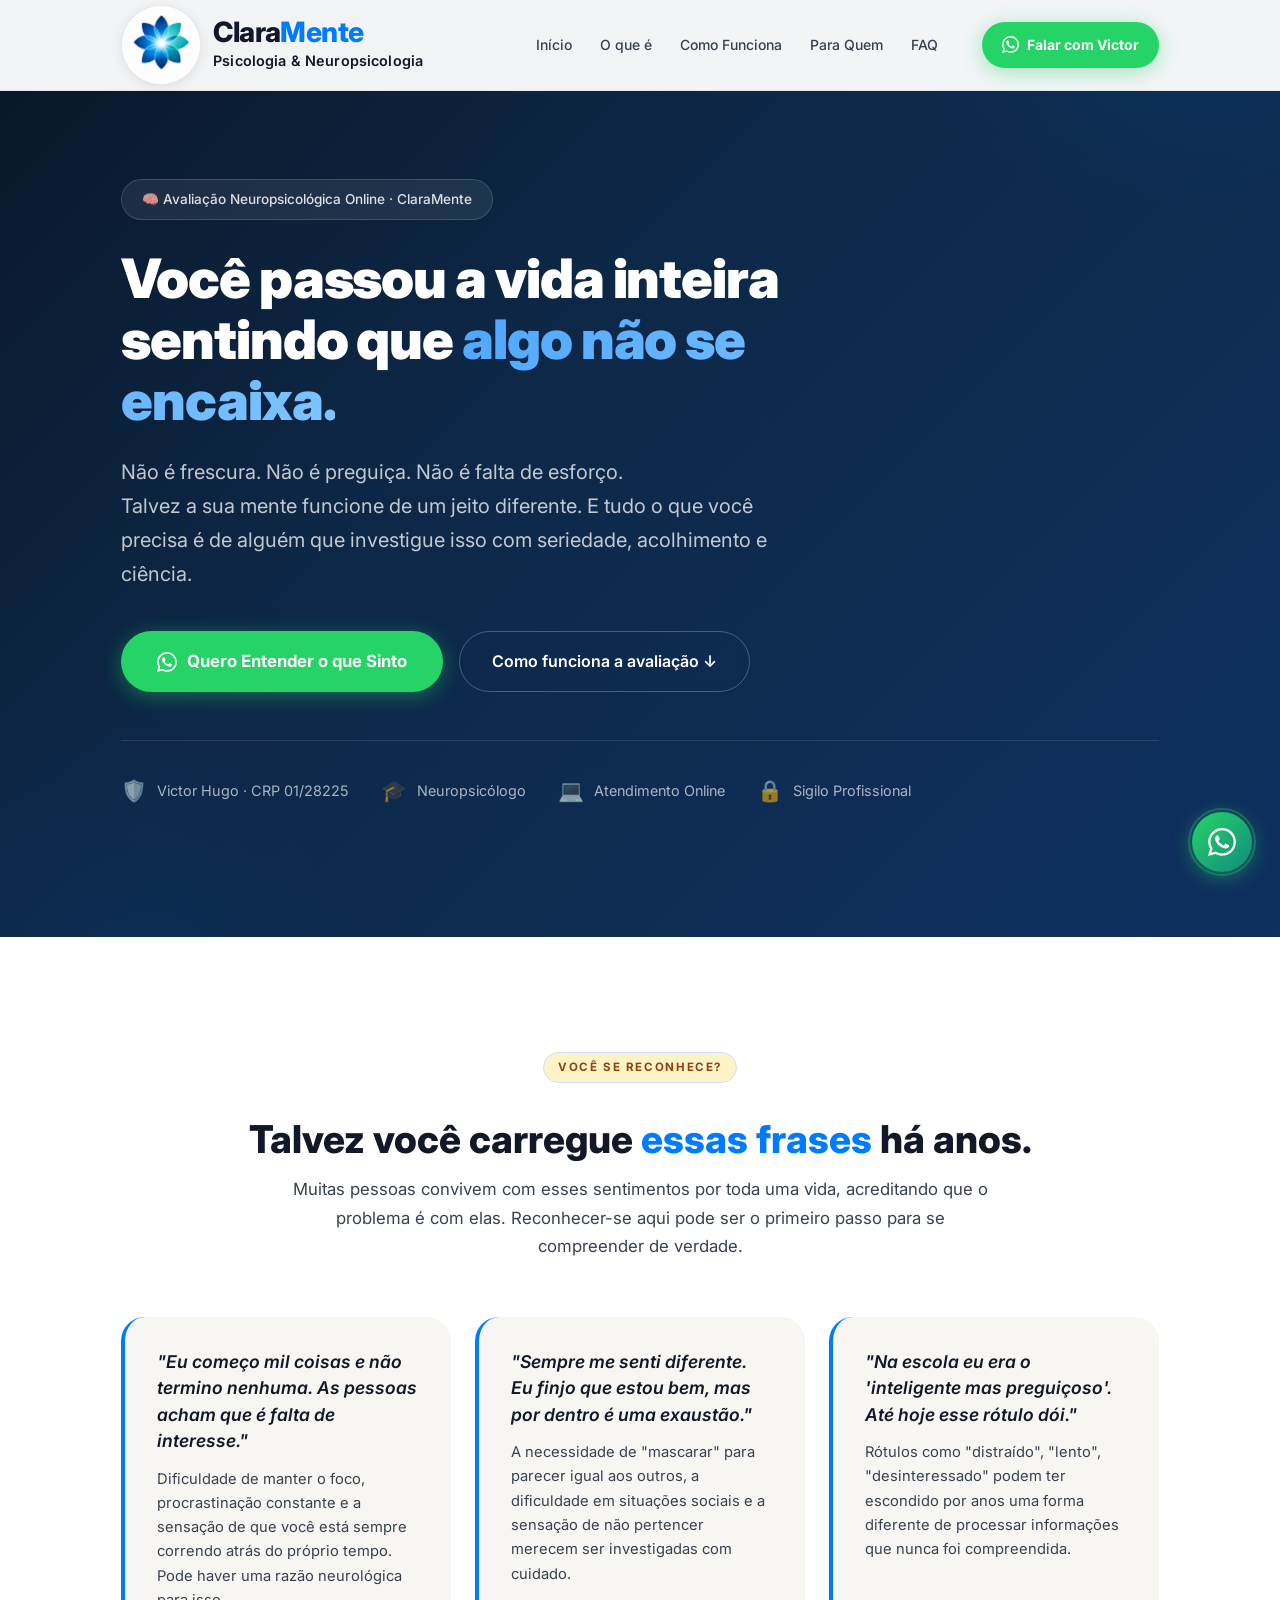
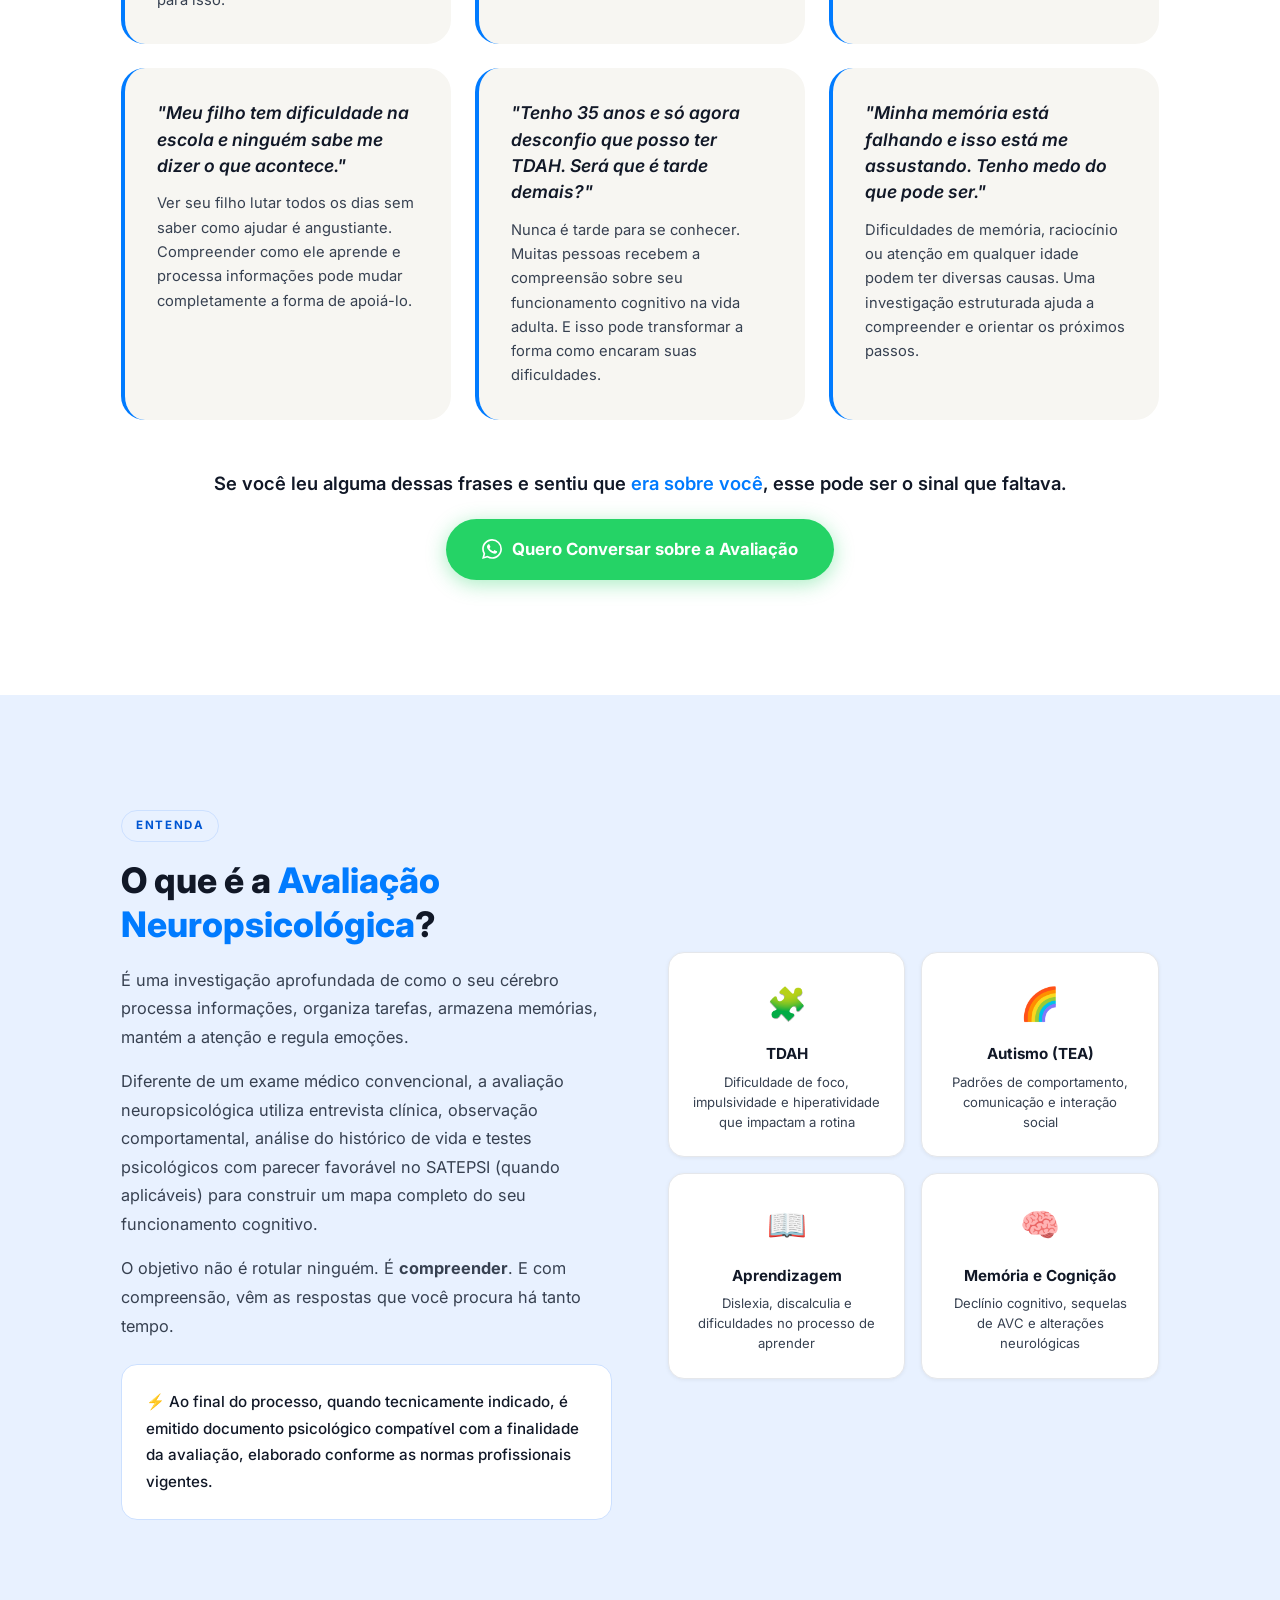
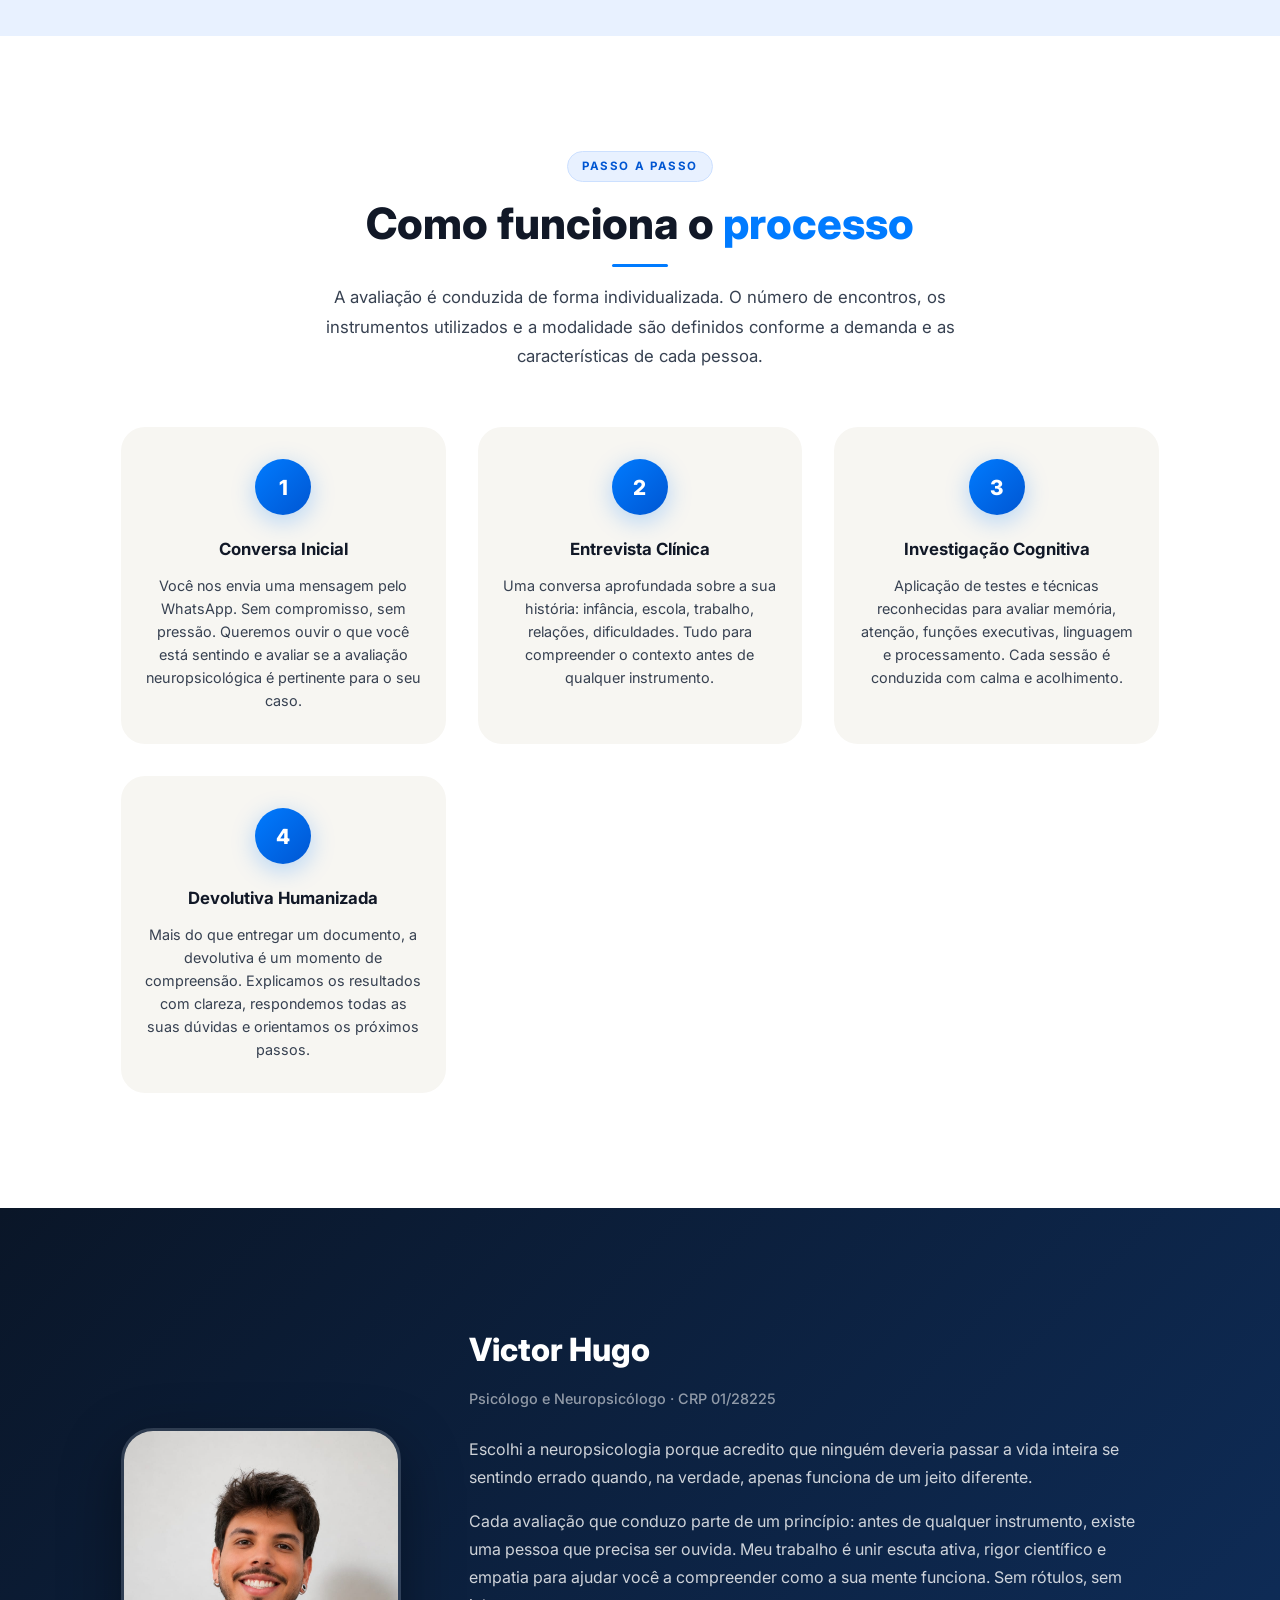
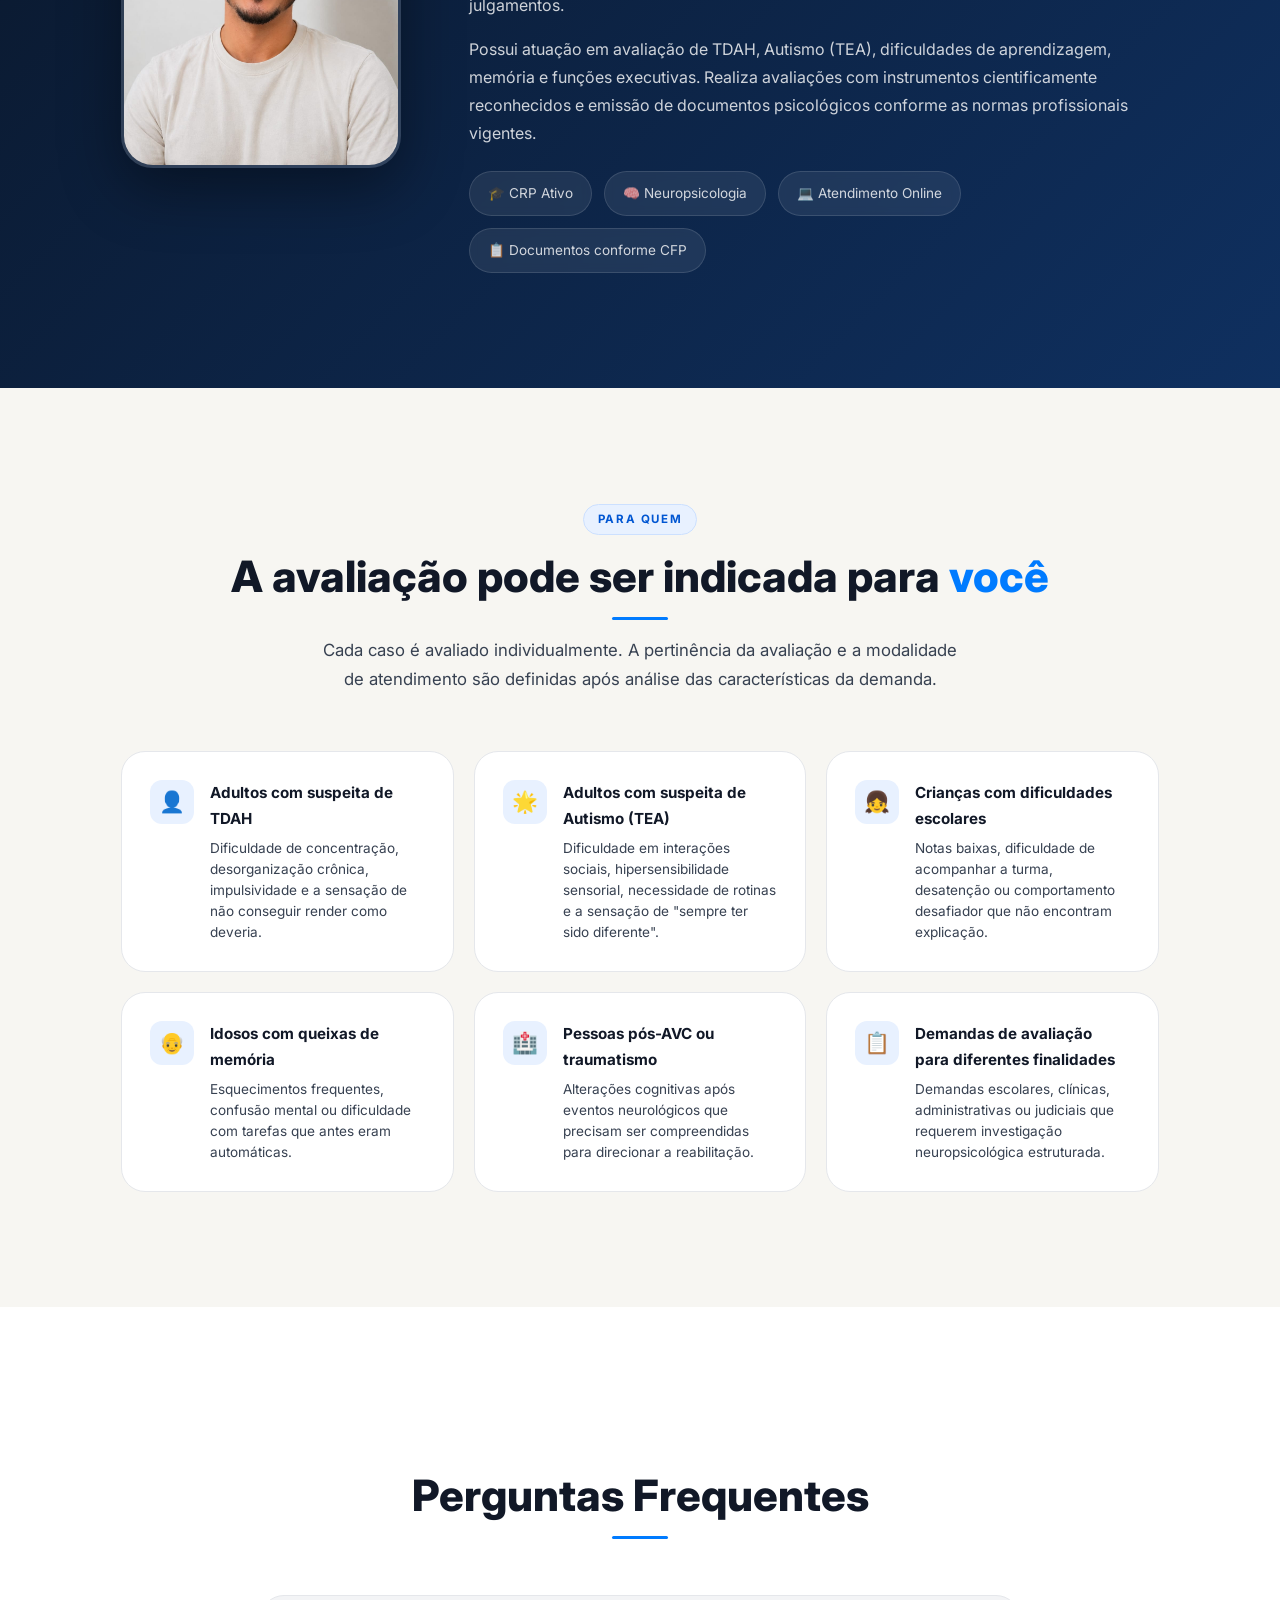
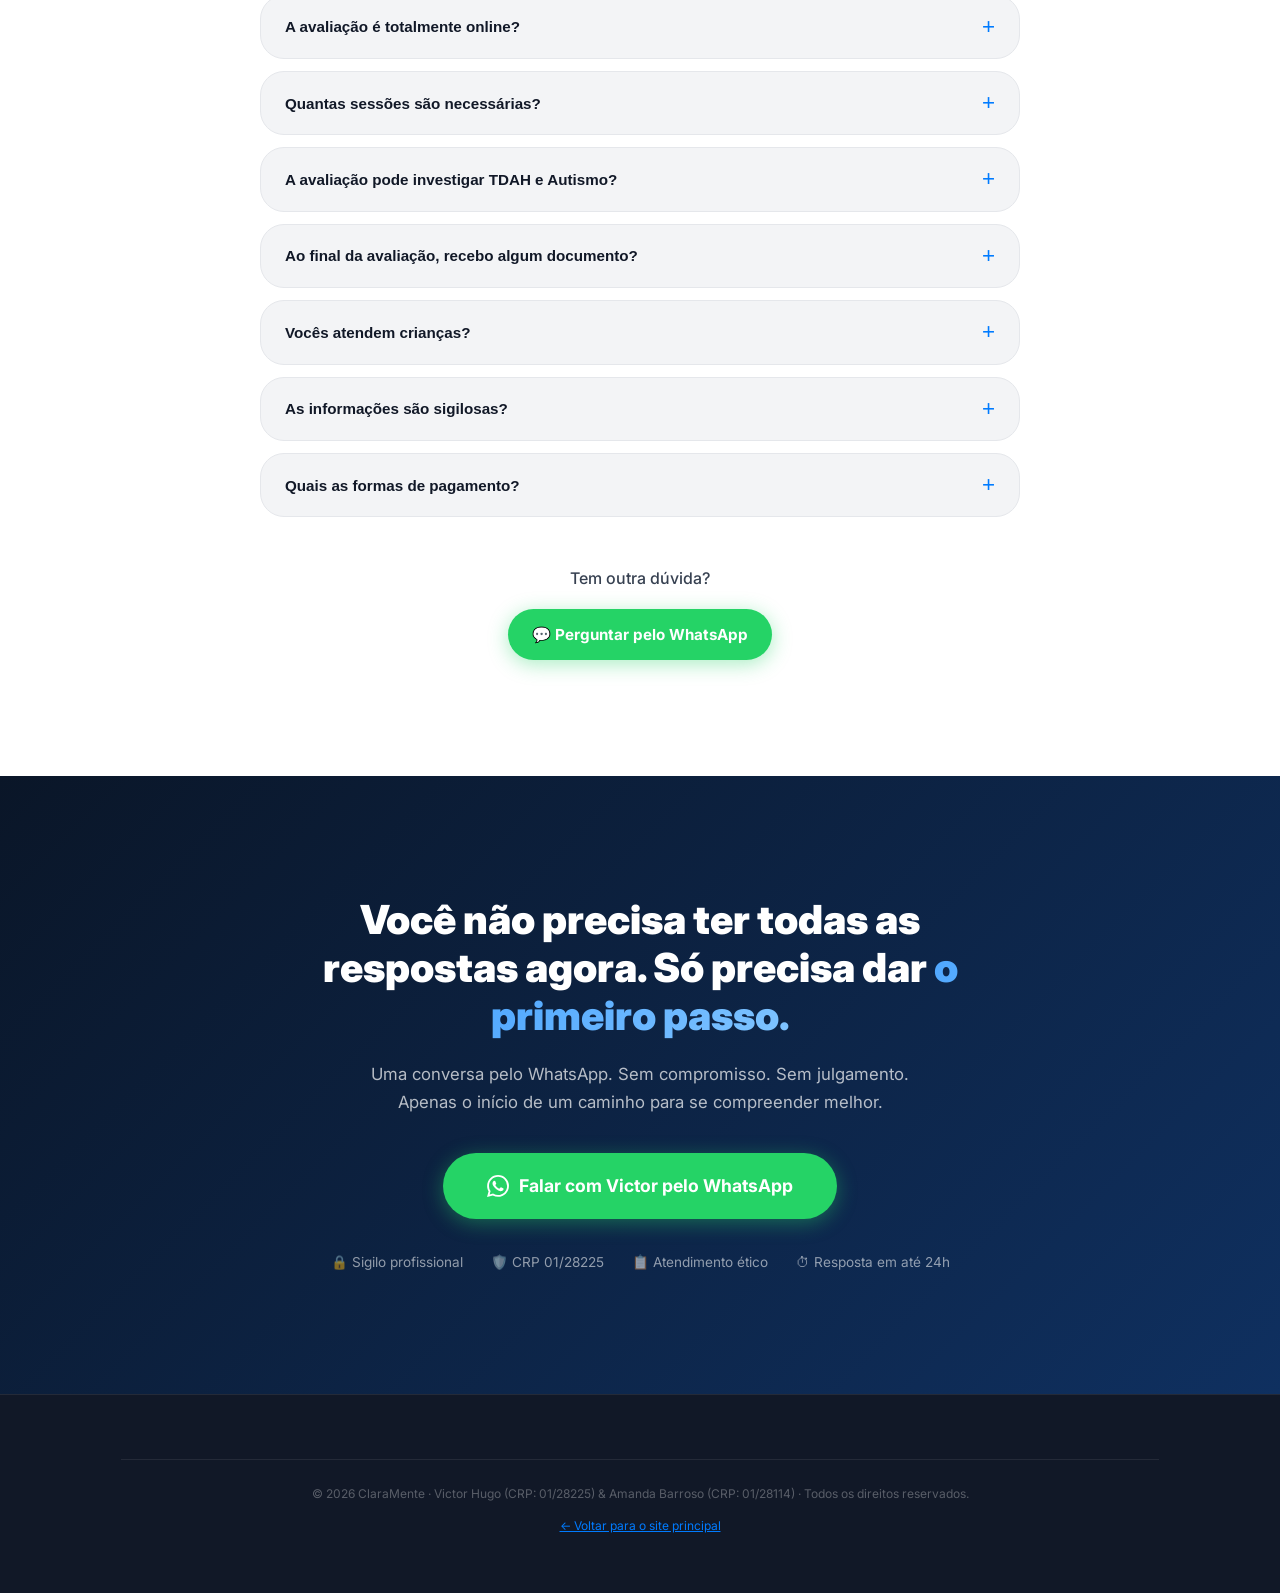
==== commit 35128073: "Update index.html" ====
--- a/avaliacao/index.html
+++ b/avaliacao/index.html
@@ -1069,1074 +1069,3 @@
   <script src="../script.js"></script>
 </body>
 </html>
-<!DOCTYPE html>
-<html lang="pt-BR">
-
-<head>
-  <meta charset="UTF-8" />
-  <meta name="viewport" content="width=device-width, initial-scale=1.0" />
-  <meta name="description"
-    content="Avaliação Neuropsicológica Online com Victor Hugo (CRP 01/28225) – ClaraMente. Investigação de TDAH, Autismo (TEA), dificuldades de aprendizagem e funções cognitivas. Atendimento humanizado para todo o Brasil." />
-  <meta name="keywords"
-    content="avaliação neuropsicológica online, neuropsicólogo online, TDAH adulto, autismo adulto, TEA, avaliação cognitiva, laudo neuropsicológico, ClaraMente" />
-  <title>Avaliação Neuropsicológica Online | ClaraMente – Victor Hugo CRP 01/28225</title>
-
-  <!-- Favicon -->
-  <link rel="icon" type="image/png" href="../images/novidade.png" />
-  <link rel="apple-touch-icon" href="../images/novidade.png" />
-
-  <!-- Open Graph -->
-  <meta property="og:type" content="website" />
-  <meta property="og:title" content="Avaliação Neuropsicológica Online | ClaraMente" />
-  <meta property="og:description" content="Investigação de TDAH, Autismo (TEA) e funções cognitivas. Atendimento online humanizado com Victor Hugo – Neuropsicólogo." />
-  <meta property="og:image" content="https://claramente.net.br/images/novidade.png" />
-  <meta property="og:url" content="https://claramente.net.br/avaliacao/" />
-  <meta property="og:site_name" content="ClaraMente" />
-  <meta property="og:locale" content="pt_BR" />
-
-  <!-- Fonts -->
-  <link rel="preconnect" href="https://fonts.googleapis.com" />
-  <link rel="preconnect" href="https://fonts.gstatic.com" crossorigin />
-  <link href="https://fonts.googleapis.com/css2?family=Inter:wght@300;400;500;600;700;800;900&display=swap"
-    rel="stylesheet" />
-
-  <link rel="stylesheet" href="../style.css" />
-  <style>
-    /* ── PAGE-SPECIFIC STYLES ── */
-
-    /* Hero override for this page */
-    .av-hero {
-      background: linear-gradient(135deg, #0a1628 0%, #0d2847 40%, #0f3060 100%);
-      color: var(--white);
-      padding: clamp(120px, 14vw, 180px) 0 clamp(80px, 10vw, 130px);
-      position: relative;
-      overflow: hidden;
-    }
-
-    .av-hero::before {
-      content: '';
-      position: absolute;
-      top: -50%;
-      right: -20%;
-      width: 700px;
-      height: 700px;
-      background: radial-gradient(circle, rgba(0, 123, 255, 0.12) 0%, transparent 70%);
-      border-radius: 50%;
-      pointer-events: none;
-    }
-
-    .av-hero::after {
-      content: '';
-      position: absolute;
-      bottom: -30%;
-      left: -10%;
-      width: 500px;
-      height: 500px;
-      background: radial-gradient(circle, rgba(0, 86, 210, 0.08) 0%, transparent 70%);
-      border-radius: 50%;
-      pointer-events: none;
-    }
-
-    .av-hero .container { position: relative; z-index: 1; }
-
-    .av-hero-tag {
-      display: inline-flex;
-      align-items: center;
-      gap: 8px;
-      padding: 8px 20px;
-      background: rgba(255,255,255,0.08);
-      border: 1px solid rgba(255,255,255,0.15);
-      border-radius: var(--r-full);
-      font-size: 0.85rem;
-      font-weight: 500;
-      color: rgba(255,255,255,0.85);
-      margin-bottom: 28px;
-      backdrop-filter: blur(8px);
-    }
-
-    .av-hero-headline {
-      font-size: clamp(2rem, 5vw, 3.4rem);
-      font-weight: 900;
-      line-height: 1.12;
-      max-width: 800px;
-      margin-bottom: 24px;
-      letter-spacing: -0.02em;
-    }
-
-    .av-hero-headline em {
-      font-style: normal;
-      background: linear-gradient(135deg, #4da6ff, #80c4ff);
-      -webkit-background-clip: text;
-      -webkit-text-fill-color: transparent;
-      background-clip: text;
-    }
-
-    .av-hero-sub {
-      font-size: clamp(1.05rem, 2vw, 1.25rem);
-      line-height: 1.7;
-      color: rgba(255,255,255,0.75);
-      max-width: 650px;
-      margin-bottom: 40px;
-      font-weight: 400;
-    }
-
-    .av-hero-ctas {
-      display: flex;
-      gap: 16px;
-      flex-wrap: wrap;
-    }
-
-    .av-hero-btn-primary {
-      display: inline-flex;
-      align-items: center;
-      gap: 10px;
-      padding: 16px 36px;
-      background: var(--green-wa);
-      color: #fff;
-      font-weight: 700;
-      font-size: 1.05rem;
-      border-radius: var(--r-full);
-      box-shadow: var(--sh-grn);
-      transition: all 0.3s var(--ease);
-    }
-
-    .av-hero-btn-primary:hover {
-      background: var(--green-dark);
-      transform: translateY(-2px);
-      box-shadow: 0 8px 32px rgba(37,211,102,0.50);
-    }
-
-    .av-hero-btn-secondary {
-      display: inline-flex;
-      align-items: center;
-      gap: 8px;
-      padding: 16px 32px;
-      border: 1px solid rgba(255,255,255,0.25);
-      color: var(--white);
-      font-weight: 600;
-      font-size: 1rem;
-      border-radius: var(--r-full);
-      transition: all 0.3s var(--ease);
-      backdrop-filter: blur(4px);
-    }
-
-    .av-hero-btn-secondary:hover {
-      background: rgba(255,255,255,0.08);
-      border-color: rgba(255,255,255,0.4);
-    }
-
-    .av-hero-trust {
-      display: flex;
-      gap: 32px;
-      margin-top: 48px;
-      padding-top: 32px;
-      border-top: 1px solid rgba(255,255,255,0.1);
-      flex-wrap: wrap;
-    }
-
-    .av-trust-item {
-      display: flex;
-      align-items: center;
-      gap: 10px;
-      font-size: 0.9rem;
-      color: rgba(255,255,255,0.65);
-    }
-
-    .av-trust-item span { font-size: 1.3rem; }
-
-    /* Pain Section */
-    .av-pain {
-      background: var(--white);
-      padding: var(--section-py) 0;
-    }
-
-    .av-pain-header {
-      text-align: center;
-      margin-bottom: 56px;
-    }
-
-    .av-pain-header .section-tag {
-      background: #FEF3C7;
-      color: #92400E;
-    }
-
-    .av-pain-title {
-      font-size: clamp(1.6rem, 3.5vw, 2.4rem);
-      font-weight: 800;
-      color: var(--black);
-      margin-top: 16px;
-      line-height: 1.25;
-    }
-
-    .av-pain-title span {
-      color: var(--blue);
-    }
-
-    .av-pain-subtitle {
-      color: var(--gray-dark);
-      font-size: 1.05rem;
-      margin-top: 12px;
-      max-width: 700px;
-      margin-left: auto;
-      margin-right: auto;
-    }
-
-    .av-pain-grid {
-      display: grid;
-      grid-template-columns: repeat(auto-fit, minmax(300px, 1fr));
-      gap: 24px;
-    }
-
-    .av-pain-card {
-      background: var(--off-white);
-      border-radius: var(--r-lg);
-      padding: 32px;
-      border-left: 4px solid var(--blue);
-      transition: all 0.3s var(--ease);
-      position: relative;
-    }
-
-    .av-pain-card:hover {
-      transform: translateY(-4px);
-      box-shadow: var(--sh-md);
-    }
-
-    .av-pain-card .pain-quote {
-      font-size: 1.1rem;
-      font-weight: 600;
-      color: var(--black);
-      font-style: italic;
-      margin-bottom: 12px;
-      line-height: 1.5;
-    }
-
-    .av-pain-card .pain-desc {
-      font-size: 0.92rem;
-      color: var(--gray-dark);
-      line-height: 1.65;
-    }
-
-    .av-pain-cta {
-      text-align: center;
-      margin-top: 48px;
-    }
-
-    .av-pain-cta p {
-      font-size: 1.15rem;
-      font-weight: 600;
-      color: var(--black);
-      margin-bottom: 20px;
-    }
-
-    .av-pain-cta p span {
-      color: var(--blue);
-    }
-
-    /* What Is Section */
-    .av-what {
-      background: var(--blue-light);
-      padding: var(--section-py) 0;
-    }
-
-    .av-what-grid {
-      display: grid;
-      grid-template-columns: 1fr 1fr;
-      gap: 56px;
-      align-items: center;
-    }
-
-    .av-what-content h2 {
-      font-size: clamp(1.5rem, 3vw, 2.2rem);
-      font-weight: 800;
-      color: var(--black);
-      margin-bottom: 20px;
-      line-height: 1.25;
-    }
-
-    .av-what-content h2 span { color: var(--blue); }
-
-    .av-what-content p {
-      font-size: 1.02rem;
-      color: var(--gray-dark);
-      line-height: 1.75;
-      margin-bottom: 16px;
-    }
-
-    .av-what-highlight {
-      background: var(--white);
-      border-radius: var(--r-md);
-      padding: 24px;
-      margin-top: 24px;
-      border: 1px solid var(--blue-mid);
-    }
-
-    .av-what-highlight p {
-      font-weight: 500;
-      color: var(--black);
-      margin-bottom: 0;
-      font-size: 0.95rem;
-    }
-
-    .av-what-areas {
-      display: grid;
-      grid-template-columns: 1fr 1fr;
-      gap: 16px;
-    }
-
-    .av-area-card {
-      background: var(--white);
-      border-radius: var(--r-md);
-      padding: 24px;
-      text-align: center;
-      box-shadow: var(--sh-xs);
-      transition: all 0.3s var(--ease);
-      border: 1px solid var(--gray-light);
-    }
-
-    .av-area-card:hover {
-      transform: translateY(-4px);
-      box-shadow: var(--sh-md);
-      border-color: var(--blue);
-    }
-
-    .av-area-card .area-emoji { font-size: 2rem; margin-bottom: 10px; }
-    .av-area-card h4 { font-size: 0.95rem; font-weight: 700; color: var(--black); margin-bottom: 6px; }
-    .av-area-card p { font-size: 0.82rem; color: var(--gray-dark); line-height: 1.5; }
-
-    /* How it works */
-    .av-steps {
-      background: var(--white);
-      padding: var(--section-py) 0;
-    }
-
-    .av-steps-timeline {
-      display: grid;
-      grid-template-columns: repeat(auto-fit, minmax(240px, 1fr));
-      gap: 32px;
-      margin-top: 48px;
-    }
-
-    .av-step-card {
-      text-align: center;
-      padding: 32px 24px;
-      border-radius: var(--r-lg);
-      background: var(--off-white);
-      position: relative;
-      transition: all 0.3s var(--ease);
-    }
-
-    .av-step-card:hover {
-      transform: translateY(-4px);
-      box-shadow: var(--sh-md);
-    }
-
-    .av-step-number {
-      width: 56px;
-      height: 56px;
-      border-radius: 50%;
-      background: linear-gradient(135deg, var(--blue), var(--blue-dark));
-      color: white;
-      font-size: 1.3rem;
-      font-weight: 800;
-      display: flex;
-      align-items: center;
-      justify-content: center;
-      margin: 0 auto 20px;
-      box-shadow: var(--sh-blu);
-    }
-
-    .av-step-card h4 {
-      font-size: 1.05rem;
-      font-weight: 700;
-      color: var(--black);
-      margin-bottom: 10px;
-    }
-
-    .av-step-card p {
-      font-size: 0.9rem;
-      color: var(--gray-dark);
-      line-height: 1.6;
-    }
-
-    /* Victor profile */
-    .av-profile {
-      background: linear-gradient(135deg, #0a1628, #0f3060);
-      color: var(--white);
-      padding: var(--section-py) 0;
-    }
-
-    .av-profile-grid {
-      display: grid;
-      grid-template-columns: 300px 1fr;
-      gap: 48px;
-      align-items: center;
-    }
-
-    .av-profile-photo {
-      width: 280px;
-      height: 340px;
-      border-radius: var(--r-xl);
-      object-fit: cover;
-      border: 3px solid rgba(255,255,255,0.15);
-      box-shadow: 0 20px 60px rgba(0,0,0,0.4);
-    }
-
-    .av-profile-info h2 {
-      font-size: clamp(1.4rem, 3vw, 2rem);
-      font-weight: 800;
-      margin-bottom: 8px;
-    }
-
-    .av-profile-info .profile-crp {
-      font-size: 0.9rem;
-      color: rgba(255,255,255,0.55);
-      margin-bottom: 24px;
-      font-weight: 500;
-    }
-
-    .av-profile-info p {
-      font-size: 1rem;
-      color: rgba(255,255,255,0.8);
-      line-height: 1.75;
-      margin-bottom: 16px;
-    }
-
-    .av-profile-badges {
-      display: flex;
-      flex-wrap: wrap;
-      gap: 12px;
-      margin-top: 24px;
-    }
-
-    .av-profile-badge {
-      display: inline-flex;
-      align-items: center;
-      gap: 8px;
-      padding: 10px 18px;
-      background: rgba(255,255,255,0.08);
-      border: 1px solid rgba(255,255,255,0.12);
-      border-radius: var(--r-full);
-      font-size: 0.85rem;
-      color: rgba(255,255,255,0.8);
-      backdrop-filter: blur(4px);
-    }
-
-    /* For whom */
-    .av-for-whom {
-      background: var(--off-white);
-      padding: var(--section-py) 0;
-    }
-
-    .av-whom-grid {
-      display: grid;
-      grid-template-columns: repeat(auto-fit, minmax(280px, 1fr));
-      gap: 20px;
-      margin-top: 48px;
-    }
-
-    .av-whom-card {
-      background: var(--white);
-      border-radius: var(--r-lg);
-      padding: 28px;
-      border: 1px solid var(--gray-light);
-      transition: all 0.3s var(--ease);
-      display: flex;
-      align-items: flex-start;
-      gap: 16px;
-    }
-
-    .av-whom-card:hover {
-      border-color: var(--blue);
-      box-shadow: var(--sh-sm);
-      transform: translateY(-2px);
-    }
-
-    .av-whom-icon {
-      width: 44px;
-      height: 44px;
-      border-radius: 12px;
-      background: var(--blue-light);
-      display: flex;
-      align-items: center;
-      justify-content: center;
-      font-size: 1.3rem;
-      flex-shrink: 0;
-    }
-
-    .av-whom-card h4 {
-      font-size: 0.95rem;
-      font-weight: 700;
-      color: var(--black);
-      margin-bottom: 6px;
-    }
-
-    .av-whom-card p {
-      font-size: 0.85rem;
-      color: var(--gray-dark);
-      line-height: 1.55;
-    }
-
-    /* FAQ */
-    .av-faq {
-      background: var(--white);
-      padding: var(--section-py) 0;
-    }
-
-    /* Final CTA */
-    .av-final-cta {
-      background: linear-gradient(135deg, #0a1628 0%, #0f3060 100%);
-      color: var(--white);
-      padding: clamp(80px, 10vw, 120px) 0;
-      text-align: center;
-    }
-
-    .av-final-cta h2 {
-      font-size: clamp(1.6rem, 4vw, 2.5rem);
-      font-weight: 900;
-      max-width: 700px;
-      margin: 0 auto 20px;
-      line-height: 1.2;
-    }
-
-    .av-final-cta h2 em {
-      font-style: normal;
-      background: linear-gradient(135deg, #4da6ff, #80c4ff);
-      -webkit-background-clip: text;
-      -webkit-text-fill-color: transparent;
-      background-clip: text;
-    }
-
-    .av-final-cta p {
-      font-size: 1.05rem;
-      color: rgba(255,255,255,0.7);
-      max-width: 550px;
-      margin: 0 auto 36px;
-      line-height: 1.7;
-    }
-
-    .av-final-trust {
-      display: flex;
-      justify-content: center;
-      gap: 28px;
-      margin-top: 32px;
-      flex-wrap: wrap;
-    }
-
-    .av-final-trust span {
-      font-size: 0.85rem;
-      color: rgba(255,255,255,0.55);
-    }
-
-    /* Sticky CTA mobile */
-    .av-sticky-cta {
-      display: none;
-      position: fixed;
-      bottom: 0;
-      left: 0;
-      right: 0;
-      padding: 12px 20px;
-      background: rgba(10, 22, 40, 0.95);
-      backdrop-filter: blur(12px);
-      z-index: 999;
-      border-top: 1px solid rgba(255,255,255,0.1);
-    }
-
-    .av-sticky-cta a {
-      display: flex;
-      align-items: center;
-      justify-content: center;
-      gap: 10px;
-      padding: 14px;
-      background: var(--green-wa);
-      color: #fff;
-      font-weight: 700;
-      font-size: 1rem;
-      border-radius: var(--r-full);
-      box-shadow: var(--sh-grn);
-      width: 100%;
-    }
-
-    /* Responsive */
-    @media (max-width: 768px) {
-      .av-what-grid { grid-template-columns: 1fr; }
-      .av-profile-grid { grid-template-columns: 1fr; text-align: center; }
-      .av-profile-photo { margin: 0 auto; width: 220px; height: 280px; }
-      .av-profile-badges { justify-content: center; }
-      .av-hero-trust { justify-content: center; }
-      .av-sticky-cta { display: block; }
-      .av-final-cta { padding-bottom: 100px; }
-      .av-what-areas { grid-template-columns: 1fr 1fr; }
-    }
-
-    @media (max-width: 480px) {
-      .av-what-areas { grid-template-columns: 1fr; }
-      .av-pain-grid { grid-template-columns: 1fr; }
-    }
-  </style>
-</head>
-
-<body>
-
-  <!-- ══════════════════════════════════════════════
-       NAVBAR (reutiliza o estilo do site principal)
-  ══════════════════════════════════════════════ -->
-  <nav class="navbar" id="navbar">
-    <div class="nav-container">
-      <a href="../index.html" class="nav-brand" id="nav-brand-link">
-        <div class="nav-seal">
-          <img src="../images/novidade.png" alt="ClaraMente Logo" class="nav-seal-img" />
-        </div>
-        <div class="nav-brand-text">
-          <span class="nav-brand-name"><span class="brand-clara">Clara</span><span class="brand-mente">Mente</span></span>
-          <span class="nav-brand-sub">Psicologia &amp; Neuropsicologia</span>
-        </div>
-      </a>
-
-      <div class="nav-links" id="nav-links">
-        <a href="../index.html" class="nav-link">Início</a>
-        <a href="#o-que-e" class="nav-link">O que é</a>
-        <a href="#como-funciona" class="nav-link">Como Funciona</a>
-        <a href="#para-quem" class="nav-link">Para Quem</a>
-        <a href="#faq-av" class="nav-link">FAQ</a>
-      </div>
-
-      <a href="https://wa.me/5561995189959?text=Ol%C3%A1%20Victor!%20Vim%20pelo%20site%20e%20gostaria%20de%20saber%20mais%20sobre%20a%20Avalia%C3%A7%C3%A3o%20Neuropsicol%C3%B3gica." target="_blank"
-        class="btn-nav-cta" id="nav-whatsapp-btn">
-        <svg viewBox="0 0 24 24" fill="currentColor" width="17" height="17">
-          <path d="M17.472 14.382c-.297-.149-1.758-.867-2.03-.967-.273-.099-.471-.148-.67.15-.197.297-.767.966-.94 1.164-.173.199-.347.223-.644.075-.297-.15-1.255-.463-2.39-1.475-.883-.788-1.48-1.761-1.653-2.059-.173-.297-.018-.458.13-.606.134-.133.298-.347.446-.52.149-.174.198-.298.298-.497.099-.198.05-.371-.025-.52-.075-.149-.669-1.612-.916-2.207-.242-.579-.487-.5-.669-.51-.173-.008-.371-.01-.57-.01-.198 0-.52.074-.792.372-.272.297-1.04 1.016-1.04 2.479 0 1.462 1.065 2.875 1.213 3.074.149.198 2.096 3.2 5.077 4.487.709.306 1.262.489 1.694.625.712.227 1.36.195 1.871.118.571-.085 1.758-.719 2.006-1.413.248-.694.248-1.289.173-1.413-.074-.124-.272-.198-.57-.347m-5.421 7.403h-.004a9.87 9.87 0 01-5.031-1.378l-.361-.214-3.741.982.998-3.648-.235-.374a9.86 9.86 0 01-1.51-5.26c.001-5.45 4.436-9.884 9.888-9.884 2.64 0 5.122 1.03 6.988 2.898a9.825 9.825 0 012.893 6.994c-.003 5.45-4.437 9.884-9.885 9.884m8.413-18.297A11.815 11.815 0 0012.05 0C5.495 0 .16 5.335.157 11.892c0 2.096.547 4.142 1.588 5.945L.057 24l6.305-1.654a11.882 11.882 0 005.683 1.448h.005c6.554 0 11.89-5.335 11.893-11.893a11.821 11.821 0 00-3.48-8.413Z" />
-        </svg>
-        <span>Falar com Victor</span>
-      </a>
-
-      <button class="hamburger" id="hamburger-btn" aria-label="Abrir menu" aria-expanded="false">
-        <span></span><span></span><span></span>
-      </button>
-    </div>
-
-    <div class="mobile-menu" id="mobile-menu">
-      <a href="../index.html" class="mobile-link">Início</a>
-      <a href="#o-que-e" class="mobile-link">O que é</a>
-      <a href="#como-funciona" class="mobile-link">Como Funciona</a>
-      <a href="#para-quem" class="mobile-link">Para Quem</a>
-      <a href="#faq-av" class="mobile-link">FAQ</a>
-      <a href="https://wa.me/5561995189959?text=Ol%C3%A1%20Victor!%20Vim%20pelo%20site%20e%20quero%20agendar%20a%20avalia%C3%A7%C3%A3o." target="_blank"
-        class="mobile-link cta-mobile">📱 Falar com Victor</a>
-    </div>
-  </nav>
-
-  <!-- ══════════════════════════════════════════════
-       HERO — Impacto emocional imediato
-  ══════════════════════════════════════════════ -->
-  <section class="av-hero">
-    <div class="container">
-      <span class="av-hero-tag">🧠 Avaliação Neuropsicológica Online · ClaraMente</span>
-
-      <h1 class="av-hero-headline">
-        Você passou a vida inteira sentindo que <em>algo não se encaixa.</em>
-      </h1>
-
-      <p class="av-hero-sub">
-        Não é frescura. Não é preguiça. Não é falta de esforço.<br>Talvez a sua mente funcione de um jeito diferente. E tudo o que você precisa é de alguém que investigue isso com seriedade, acolhimento e ciência.
-      </p>
-
-      <div class="av-hero-ctas">
-        <a href="https://wa.me/5561995189959?text=Ol%C3%A1%20Victor!%20Vim%20pela%20p%C3%A1gina%20de%20avalia%C3%A7%C3%A3o%20e%20gostaria%20de%20saber%20mais." target="_blank" class="av-hero-btn-primary" id="hero-av-cta">
-          <svg viewBox="0 0 24 24" fill="currentColor" width="20" height="20"><path d="M17.472 14.382c-.297-.149-1.758-.867-2.03-.967-.273-.099-.471-.148-.67.15-.197.297-.767.966-.94 1.164-.173.199-.347.223-.644.075-.297-.15-1.255-.463-2.39-1.475-.883-.788-1.48-1.761-1.653-2.059-.173-.297-.018-.458.13-.606.134-.133.298-.347.446-.52.149-.174.198-.298.298-.497.099-.198.05-.371-.025-.52-.075-.149-.669-1.612-.916-2.207-.242-.579-.487-.5-.669-.51-.173-.008-.371-.01-.57-.01-.198 0-.52.074-.792.372-.272.297-1.04 1.016-1.04 2.479 0 1.462 1.065 2.875 1.213 3.074.149.198 2.096 3.2 5.077 4.487.709.306 1.262.489 1.694.625.712.227 1.36.195 1.871.118.571-.085 1.758-.719 2.006-1.413.248-.694.248-1.289.173-1.413-.074-.124-.272-.198-.57-.347m-5.421 7.403h-.004a9.87 9.87 0 01-5.031-1.378l-.361-.214-3.741.982.998-3.648-.235-.374a9.86 9.86 0 01-1.51-5.26c.001-5.45 4.436-9.884 9.888-9.884 2.64 0 5.122 1.03 6.988 2.898a9.825 9.825 0 012.893 6.994c-.003 5.45-4.437 9.884-9.885 9.884m8.413-18.297A11.815 11.815 0 0012.05 0C5.495 0 .16 5.335.157 11.892c0 2.096.547 4.142 1.588 5.945L.057 24l6.305-1.654a11.882 11.882 0 005.683 1.448h.005c6.554 0 11.89-5.335 11.893-11.893a11.821 11.821 0 00-3.48-8.413Z"/></svg>
-          Quero Entender o que Sinto
-        </a>
-        <a href="#o-que-e" class="av-hero-btn-secondary">Como funciona a avaliação ↓</a>
-      </div>
-
-      <div class="av-hero-trust">
-        <div class="av-trust-item"><span>🛡️</span> Victor Hugo · CRP 01/28225</div>
-        <div class="av-trust-item"><span>🎓</span> Neuropsicólogo</div>
-        <div class="av-trust-item"><span>💻</span> Atendimento Online</div>
-        <div class="av-trust-item"><span>🔒</span> Sigilo Profissional</div>
-      </div>
-    </div>
-  </section>
-
-  <!-- ══════════════════════════════════════════════
-       SEÇÃO DOR — Tocando nas feridas reais
-  ══════════════════════════════════════════════ -->
-  <section class="av-pain">
-    <div class="container">
-      <div class="av-pain-header">
-        <span class="section-tag" style="background:#FEF3C7;color:#92400E;">Você se reconhece?</span>
-        <h2 class="av-pain-title">Talvez você carregue <span>essas frases</span> há anos.</h2>
-        <p class="av-pain-subtitle">Muitas pessoas convivem com esses sentimentos por toda uma vida, acreditando que o problema é com elas. Reconhecer-se aqui pode ser o primeiro passo para se compreender de verdade.</p>
-      </div>
-
-      <div class="av-pain-grid">
-
-        <div class="av-pain-card">
-          <p class="pain-quote">"Eu começo mil coisas e não termino nenhuma. As pessoas acham que é falta de interesse."</p>
-          <p class="pain-desc">Dificuldade de manter o foco, procrastinação constante e a sensação de que você está sempre correndo atrás do próprio tempo. Pode haver uma razão neurológica para isso.</p>
-        </div>
-
-        <div class="av-pain-card">
-          <p class="pain-quote">"Sempre me senti diferente. Eu finjo que estou bem, mas por dentro é uma exaustão."</p>
-          <p class="pain-desc">A necessidade de "mascarar" para parecer igual aos outros, a dificuldade em situações sociais e a sensação de não pertencer merecem ser investigadas com cuidado.</p>
-        </div>
-
-        <div class="av-pain-card">
-          <p class="pain-quote">"Na escola eu era o 'inteligente mas preguiçoso'. Até hoje esse rótulo dói."</p>
-          <p class="pain-desc">Rótulos como "distraído", "lento", "desinteressado" podem ter escondido por anos uma forma diferente de processar informações que nunca foi compreendida.</p>
-        </div>
-
-        <div class="av-pain-card">
-          <p class="pain-quote">"Meu filho tem dificuldade na escola e ninguém sabe me dizer o que acontece."</p>
-          <p class="pain-desc">Ver seu filho lutar todos os dias sem saber como ajudar é angustiante. Compreender como ele aprende e processa informações pode mudar completamente a forma de apoiá-lo.</p>
-        </div>
-
-        <div class="av-pain-card">
-          <p class="pain-quote">"Tenho 35 anos e só agora desconfio que posso ter TDAH. Será que é tarde demais?"</p>
-          <p class="pain-desc">Nunca é tarde para se conhecer. Muitas pessoas recebem a compreensão sobre seu funcionamento cognitivo na vida adulta. E isso pode transformar a forma como encaram suas dificuldades.</p>
-        </div>
-
-        <div class="av-pain-card">
-          <p class="pain-quote">"Minha memória está falhando e isso está me assustando. Tenho medo do que pode ser."</p>
-          <p class="pain-desc">Dificuldades de memória, raciocínio ou atenção em qualquer idade podem ter diversas causas. Uma investigação estruturada ajuda a compreender e orientar os próximos passos.</p>
-        </div>
-
-      </div>
-
-      <div class="av-pain-cta">
-        <p>Se você leu alguma dessas frases e sentiu que <span>era sobre você</span>, esse pode ser o sinal que faltava.</p>
-        <a href="https://wa.me/5561995189959?text=Ol%C3%A1%20Victor!%20Me%20identifiquei%20com%20o%20que%20li%20na%20p%C3%A1gina%20e%20gostaria%20de%20conversar%20sobre%20a%20avalia%C3%A7%C3%A3o." target="_blank" class="av-hero-btn-primary" id="pain-cta">
-          <svg viewBox="0 0 24 24" fill="currentColor" width="20" height="20"><path d="M17.472 14.382c-.297-.149-1.758-.867-2.03-.967-.273-.099-.471-.148-.67.15-.197.297-.767.966-.94 1.164-.173.199-.347.223-.644.075-.297-.15-1.255-.463-2.39-1.475-.883-.788-1.48-1.761-1.653-2.059-.173-.297-.018-.458.13-.606.134-.133.298-.347.446-.52.149-.174.198-.298.298-.497.099-.198.05-.371-.025-.52-.075-.149-.669-1.612-.916-2.207-.242-.579-.487-.5-.669-.51-.173-.008-.371-.01-.57-.01-.198 0-.52.074-.792.372-.272.297-1.04 1.016-1.04 2.479 0 1.462 1.065 2.875 1.213 3.074.149.198 2.096 3.2 5.077 4.487.709.306 1.262.489 1.694.625.712.227 1.36.195 1.871.118.571-.085 1.758-.719 2.006-1.413.248-.694.248-1.289.173-1.413-.074-.124-.272-.198-.57-.347m-5.421 7.403h-.004a9.87 9.87 0 01-5.031-1.378l-.361-.214-3.741.982.998-3.648-.235-.374a9.86 9.86 0 01-1.51-5.26c.001-5.45 4.436-9.884 9.888-9.884 2.64 0 5.122 1.03 6.988 2.898a9.825 9.825 0 012.893 6.994c-.003 5.45-4.437 9.884-9.885 9.884m8.413-18.297A11.815 11.815 0 0012.05 0C5.495 0 .16 5.335.157 11.892c0 2.096.547 4.142 1.588 5.945L.057 24l6.305-1.654a11.882 11.882 0 005.683 1.448h.005c6.554 0 11.89-5.335 11.893-11.893a11.821 11.821 0 00-3.48-8.413Z"/></svg>
-          Quero Conversar sobre a Avaliação
-        </a>
-      </div>
-    </div>
-  </section>
-
-  <!-- ══════════════════════════════════════════════
-       O QUE É — Desmistificando a avaliação
-  ══════════════════════════════════════════════ -->
-  <section class="av-what" id="o-que-e">
-    <div class="container">
-      <div class="av-what-grid">
-
-        <div class="av-what-content">
-          <span class="section-tag">Entenda</span>
-          <h2>O que é a <span>Avaliação Neuropsicológica</span>?</h2>
-          <p>É uma investigação aprofundada de como o seu cérebro processa informações, organiza tarefas, armazena memórias, mantém a atenção e regula emoções.</p>
-          <p>Diferente de um exame médico convencional, a avaliação neuropsicológica utiliza entrevista clínica, observação comportamental, análise do histórico de vida e testes psicológicos com parecer favorável no SATEPSI (quando aplicáveis) para construir um mapa completo do seu funcionamento cognitivo.</p>
-          <p>O objetivo não é rotular ninguém. É <strong>compreender</strong>. E com compreensão, vêm as respostas que você procura há tanto tempo.</p>
-
-          <div class="av-what-highlight">
-            <p>⚡ Ao final do processo, quando tecnicamente indicado, é emitido documento psicológico compatível com a finalidade da avaliação, elaborado conforme as normas profissionais vigentes.</p>
-          </div>
-        </div>
-
-        <div class="av-what-areas">
-          <div class="av-area-card">
-            <div class="area-emoji">🧩</div>
-            <h4>TDAH</h4>
-            <p>Dificuldade de foco, impulsividade e hiperatividade que impactam a rotina</p>
-          </div>
-          <div class="av-area-card">
-            <div class="area-emoji">🌈</div>
-            <h4>Autismo (TEA)</h4>
-            <p>Padrões de comportamento, comunicação e interação social</p>
-          </div>
-          <div class="av-area-card">
-            <div class="area-emoji">📖</div>
-            <h4>Aprendizagem</h4>
-            <p>Dislexia, discalculia e dificuldades no processo de aprender</p>
-          </div>
-          <div class="av-area-card">
-            <div class="area-emoji">🧠</div>
-            <h4>Memória e Cognição</h4>
-            <p>Declínio cognitivo, sequelas de AVC e alterações neurológicas</p>
-          </div>
-        </div>
-
-      </div>
-    </div>
-  </section>
-
-  <!-- ══════════════════════════════════════════════
-       COMO FUNCIONA — Passo a passo
-  ══════════════════════════════════════════════ -->
-  <section class="av-steps" id="como-funciona">
-    <div class="container">
-      <div class="section-header centered">
-        <span class="section-tag">Passo a Passo</span>
-        <h2 class="section-title">Como funciona o <span class="accent">processo</span></h2>
-        <p class="section-subtitle">A avaliação é conduzida de forma individualizada. O número de encontros, os instrumentos utilizados e a modalidade são definidos conforme a demanda e as características de cada pessoa.</p>
-      </div>
-
-      <div class="av-steps-timeline">
-
-        <div class="av-step-card">
-          <div class="av-step-number">1</div>
-          <h4>Conversa Inicial</h4>
-          <p>Você nos envia uma mensagem pelo WhatsApp. Sem compromisso, sem pressão. Queremos ouvir o que você está sentindo e avaliar se a avaliação neuropsicológica é pertinente para o seu caso.</p>
-        </div>
-
-        <div class="av-step-card">
-          <div class="av-step-number">2</div>
-          <h4>Entrevista Clínica</h4>
-          <p>Uma conversa aprofundada sobre a sua história: infância, escola, trabalho, relações, dificuldades. Tudo para compreender o contexto antes de qualquer instrumento.</p>
-        </div>
-
-        <div class="av-step-card">
-          <div class="av-step-number">3</div>
-          <h4>Investigação Cognitiva</h4>
-          <p>Aplicação de testes e técnicas reconhecidas para avaliar memória, atenção, funções executivas, linguagem e processamento. Cada sessão é conduzida com calma e acolhimento.</p>
-        </div>
-
-        <div class="av-step-card">
-          <div class="av-step-number">4</div>
-          <h4>Devolutiva Humanizada</h4>
-          <p>Mais do que entregar um documento, a devolutiva é um momento de compreensão. Explicamos os resultados com clareza, respondemos todas as suas dúvidas e orientamos os próximos passos.</p>
-        </div>
-
-      </div>
-    </div>
-  </section>
-
-  <!-- ══════════════════════════════════════════════
-       VICTOR — Quem vai te acompanhar
-  ══════════════════════════════════════════════ -->
-  <section class="av-profile">
-    <div class="container">
-      <div class="av-profile-grid">
-
-        <img src="../images/victor.jpeg" alt="Victor Hugo – Neuropsicólogo CRP 01/28225" class="av-profile-photo" />
-
-        <div class="av-profile-info">
-          <h2>Victor Hugo</h2>
-          <p class="profile-crp">Psicólogo e Neuropsicólogo · CRP 01/28225</p>
-
-          <p>Escolhi a neuropsicologia porque acredito que ninguém deveria passar a vida inteira se sentindo errado quando, na verdade, apenas funciona de um jeito diferente.</p>
-
-          <p>Cada avaliação que conduzo parte de um princípio: antes de qualquer instrumento, existe uma pessoa que precisa ser ouvida. Meu trabalho é unir escuta ativa, rigor científico e empatia para ajudar você a compreender como a sua mente funciona. Sem rótulos, sem julgamentos.</p>
-
-          <p>Possui atuação em avaliação de TDAH, Autismo (TEA), dificuldades de aprendizagem, memória e funções executivas. Realiza avaliações com instrumentos cientificamente reconhecidos e emissão de documentos psicológicos conforme as normas profissionais vigentes.</p>
-
-          <div class="av-profile-badges">
-            <span class="av-profile-badge">🎓 CRP Ativo</span>
-            <span class="av-profile-badge">🧠 Neuropsicologia</span>
-            <span class="av-profile-badge">💻 Atendimento Online</span>
-            <span class="av-profile-badge">📋 Documentos conforme CFP</span>
-          </div>
-        </div>
-
-      </div>
-    </div>
-  </section>
-
-  <!-- ══════════════════════════════════════════════
-       PARA QUEM — Público alvo
-  ══════════════════════════════════════════════ -->
-  <section class="av-for-whom" id="para-quem">
-    <div class="container">
-      <div class="section-header centered">
-        <span class="section-tag">Para Quem</span>
-        <h2 class="section-title">A avaliação pode ser indicada para <span class="accent">você</span></h2>
-        <p class="section-subtitle">Cada caso é avaliado individualmente. A pertinência da avaliação e a modalidade de atendimento são definidas após análise das características da demanda.</p>
-      </div>
-
-      <div class="av-whom-grid">
-
-        <div class="av-whom-card">
-          <div class="av-whom-icon">👤</div>
-          <div>
-            <h4>Adultos com suspeita de TDAH</h4>
-            <p>Dificuldade de concentração, desorganização crônica, impulsividade e a sensação de não conseguir render como deveria.</p>
-          </div>
-        </div>
-
-        <div class="av-whom-card">
-          <div class="av-whom-icon">🌟</div>
-          <div>
-            <h4>Adultos com suspeita de Autismo (TEA)</h4>
-            <p>Dificuldade em interações sociais, hipersensibilidade sensorial, necessidade de rotinas e a sensação de "sempre ter sido diferente".</p>
-          </div>
-        </div>
-
-        <div class="av-whom-card">
-          <div class="av-whom-icon">👧</div>
-          <div>
-            <h4>Crianças com dificuldades escolares</h4>
-            <p>Notas baixas, dificuldade de acompanhar a turma, desatenção ou comportamento desafiador que não encontram explicação.</p>
-          </div>
-        </div>
-
-        <div class="av-whom-card">
-          <div class="av-whom-icon">👴</div>
-          <div>
-            <h4>Idosos com queixas de memória</h4>
-            <p>Esquecimentos frequentes, confusão mental ou dificuldade com tarefas que antes eram automáticas.</p>
-          </div>
-        </div>
-
-        <div class="av-whom-card">
-          <div class="av-whom-icon">🏥</div>
-          <div>
-            <h4>Pessoas pós-AVC ou traumatismo</h4>
-            <p>Alterações cognitivas após eventos neurológicos que precisam ser compreendidas para direcionar a reabilitação.</p>
-          </div>
-        </div>
-
-        <div class="av-whom-card">
-          <div class="av-whom-icon">📋</div>
-          <div>
-            <h4>Demandas de avaliação para diferentes finalidades</h4>
-            <p>Demandas escolares, clínicas, administrativas ou judiciais que requerem investigação neuropsicológica estruturada.</p>
-          </div>
-        </div>
-
-      </div>
-    </div>
-  </section>
-
-  <!-- ══════════════════════════════════════════════
-       FAQ
-  ══════════════════════════════════════════════ -->
-  <section class="av-faq faq-section" id="faq-av">
-    <div class="container">
-      <div class="section-header centered">
-        <span class="section-tag">Dúvidas</span>
-        <h2 class="section-title">Perguntas Frequentes</h2>
-      </div>
-
-      <div class="faq-list">
-
-        <div class="faq-item">
-          <button class="faq-question" aria-expanded="false">
-            A avaliação é totalmente online?
-            <span class="faq-icon">+</span>
-          </button>
-          <div class="faq-answer">
-            <p>O atendimento online pode ser uma modalidade segura e efetiva quando adequado às necessidades da pessoa. Antes do início, avaliamos as condições técnicas, a demanda apresentada e a pertinência da modalidade para cada caso. A viabilidade é confirmada após análise das características individuais.</p>
-          </div>
-        </div>
-
-        <div class="faq-item">
-          <button class="faq-question" aria-expanded="false">
-            Quantas sessões são necessárias?
-            <span class="faq-icon">+</span>
-          </button>
-          <div class="faq-answer">
-            <p>O número de encontros varia conforme a complexidade da demanda, os instrumentos necessários e as condições da pessoa avaliada. Uma estimativa é apresentada após a entrevista inicial, e o planejamento pode ser revisto ao longo do processo.</p>
-          </div>
-        </div>
-
-        <div class="faq-item">
-          <button class="faq-question" aria-expanded="false">
-            A avaliação pode investigar TDAH e Autismo?
-            <span class="faq-icon">+</span>
-          </button>
-          <div class="faq-answer">
-            <p>A avaliação neuropsicológica é um dos métodos reconhecidos pela comunidade científica para auxiliar na compreensão do funcionamento cognitivo e contribuir para o diagnóstico diferencial de TDAH, TEA (Autismo), dificuldades de aprendizagem e outras condições.</p>
-          </div>
-        </div>
-
-        <div class="faq-item">
-          <button class="faq-question" aria-expanded="false">
-            Ao final da avaliação, recebo algum documento?
-            <span class="faq-icon">+</span>
-          </button>
-          <div class="faq-answer">
-            <p>Ao final do processo, quando tecnicamente indicado, é emitido documento psicológico compatível com a finalidade da avaliação e elaborado conforme as normas profissionais vigentes (Resoluções do CFP). O tipo de documento e sua pertinência são discutidos durante o processo.</p>
-          </div>
-        </div>
-
-        <div class="faq-item">
-          <button class="faq-question" aria-expanded="false">
-            Vocês atendem crianças?
-            <span class="faq-icon">+</span>
-          </button>
-          <div class="faq-answer">
-            <p>Sim, a avaliação neuropsicológica pode ser indicada para crianças com dificuldades escolares, de comportamento ou de desenvolvimento. A modalidade (online ou presencial) e os instrumentos são definidos após análise das características da criança e da demanda apresentada.</p>
-          </div>
-        </div>
-
-        <div class="faq-item">
-          <button class="faq-question" aria-expanded="false">
-            As informações são sigilosas?
-            <span class="faq-icon">+</span>
-          </button>
-          <div class="faq-answer">
-            <p>As informações compartilhadas durante o atendimento são protegidas pelo sigilo profissional, conforme o Código de Ética do Psicólogo e a legislação aplicável. A privacidade e a segurança das pessoas atendidas são prioridades em todo o processo.</p>
-          </div>
-        </div>
-
-        <div class="faq-item">
-          <button class="faq-question" aria-expanded="false">
-            Quais as formas de pagamento?
-            <span class="faq-icon">+</span>
-          </button>
-          <div class="faq-answer">
-            <p>Aceitamos Pix, cartão de crédito e débito. Os valores e condições são informados de maneira individual e reservada durante o contato inicial pelo WhatsApp.</p>
-          </div>
-        </div>
-
-      </div>
-
-      <div class="faq-cta">
-        <p>Tem outra dúvida?</p>
-        <a href="https://wa.me/5561995189959?text=Ol%C3%A1%20Victor!%20Tenho%20uma%20d%C3%BAvida%20sobre%20a%20avalia%C3%A7%C3%A3o%20neuropsicol%C3%B3gica." target="_blank" class="btn-faq-cta" id="faq-av-whatsapp">
-          💬 Perguntar pelo WhatsApp
-        </a>
-      </div>
-    </div>
-  </section>
-
-  <!-- ══════════════════════════════════════════════
-       CTA FINAL — O empurrão
-  ══════════════════════════════════════════════ -->
-  <section class="av-final-cta">
-    <div class="container">
-      <h2>Você não precisa ter todas as respostas agora. Só precisa dar <em>o primeiro passo.</em></h2>
-      <p>Uma conversa pelo WhatsApp. Sem compromisso. Sem julgamento. Apenas o início de um caminho para se compreender melhor.</p>
-
-      <a href="https://wa.me/5561995189959?text=Ol%C3%A1%20Victor!%20Vim%20pelo%20site%20e%20quero%20dar%20o%20primeiro%20passo%20para%20a%20avalia%C3%A7%C3%A3o." target="_blank" class="av-hero-btn-primary" id="final-av-cta" style="font-size: 1.1rem; padding: 18px 44px;">
-        <svg viewBox="0 0 24 24" fill="currentColor" width="22" height="22"><path d="M17.472 14.382c-.297-.149-1.758-.867-2.03-.967-.273-.099-.471-.148-.67.15-.197.297-.767.966-.94 1.164-.173.199-.347.223-.644.075-.297-.15-1.255-.463-2.39-1.475-.883-.788-1.48-1.761-1.653-2.059-.173-.297-.018-.458.13-.606.134-.133.298-.347.446-.52.149-.174.198-.298.298-.497.099-.198.05-.371-.025-.52-.075-.149-.669-1.612-.916-2.207-.242-.579-.487-.5-.669-.51-.173-.008-.371-.01-.57-.01-.198 0-.52.074-.792.372-.272.297-1.04 1.016-1.04 2.479 0 1.462 1.065 2.875 1.213 3.074.149.198 2.096 3.2 5.077 4.487.709.306 1.262.489 1.694.625.712.227 1.36.195 1.871.118.571-.085 1.758-.719 2.006-1.413.248-.694.248-1.289.173-1.413-.074-.124-.272-.198-.57-.347m-5.421 7.403h-.004a9.87 9.87 0 01-5.031-1.378l-.361-.214-3.741.982.998-3.648-.235-.374a9.86 9.86 0 01-1.51-5.26c.001-5.45 4.436-9.884 9.888-9.884 2.64 0 5.122 1.03 6.988 2.898a9.825 9.825 0 012.893 6.994c-.003 5.45-4.437 9.884-9.885 9.884m8.413-18.297A11.815 11.815 0 0012.05 0C5.495 0 .16 5.335.157 11.892c0 2.096.547 4.142 1.588 5.945L.057 24l6.305-1.654a11.882 11.882 0 005.683 1.448h.005c6.554 0 11.89-5.335 11.893-11.893a11.821 11.821 0 00-3.48-8.413Z"/></svg>
-        Falar com Victor pelo WhatsApp
-      </a>
-
-      <div class="av-final-trust">
-        <span>🔒 Sigilo profissional</span>
-        <span>🛡️ CRP 01/28225</span>
-        <span>📋 Atendimento ético</span>
-        <span>⏱ Resposta em até 24h</span>
-      </div>
-    </div>
-  </section>
-
-  <!-- ══════════════════════════════════════════════
-       FOOTER SIMPLES
-  ══════════════════════════════════════════════ -->
-  <footer class="footer">
-    <div class="container">
-      <div class="footer-bottom" style="padding: 24px 0; text-align: center;">
-        <p>© 2026 ClaraMente · Victor Hugo (CRP: 01/28225) &amp; Amanda Barroso (CRP: 01/28114) · Todos os direitos reservados.</p>
-        <p style="margin-top: 8px;"><a href="../index.html" style="color: var(--blue); text-decoration: underline;">← Voltar para o site principal</a></p>
-      </div>
-    </div>
-  </footer>
-
-  <!-- WhatsApp Flutuante -->
-  <a href="https://wa.me/5561995189959?text=Ol%C3%A1%20Victor!%20Vim%20pela%20p%C3%A1gina%20de%20avalia%C3%A7%C3%A3o%20e%20quero%20saber%20mais."
-    target="_blank" class="whatsapp-float" id="whatsapp-float-btn" aria-label="WhatsApp">
-    <svg viewBox="0 0 24 24" fill="currentColor" width="28" height="28">
-      <path d="M17.472 14.382c-.297-.149-1.758-.867-2.03-.967-.273-.099-.471-.148-.67.15-.197.297-.767.966-.94 1.164-.173.199-.347.223-.644.075-.297-.15-1.255-.463-2.39-1.475-.883-.788-1.48-1.761-1.653-2.059-.173-.297-.018-.458.13-.606.134-.133.298-.347.446-.52.149-.174.198-.298.298-.497.099-.198.05-.371-.025-.52-.075-.149-.669-1.612-.916-2.207-.242-.579-.487-.5-.669-.51-.173-.008-.371-.01-.57-.01-.198 0-.52.074-.792.372-.272.297-1.04 1.016-1.04 2.479 0 1.462 1.065 2.875 1.213 3.074.149.198 2.096 3.2 5.077 4.487.709.306 1.262.489 1.694.625.712.227 1.36.195 1.871.118.571-.085 1.758-.719 2.006-1.413.248-.694.248-1.289.173-1.413-.074-.124-.272-.198-.57-.347m-5.421 7.403h-.004a9.87 9.87 0 01-5.031-1.378l-.361-.214-3.741.982.998-3.648-.235-.374a9.86 9.86 0 01-1.51-5.26c.001-5.45 4.436-9.884 9.888-9.884 2.64 0 5.122 1.03 6.988 2.898a9.825 9.825 0 012.893 6.994c-.003 5.45-4.437 9.884-9.885 9.884m8.413-18.297A11.815 11.815 0 0012.05 0C5.495 0 .16 5.335.157 11.892c0 2.096.547 4.142 1.588 5.945L.057 24l6.305-1.654a11.882 11.882 0 005.683 1.448h.005c6.554 0 11.89-5.335 11.893-11.893a11.821 11.821 0 00-3.48-8.413Z" />
-    </svg>
-  </a>
-
-  <!-- Sticky CTA Mobile -->
-  <div class="av-sticky-cta">
-    <a href="https://wa.me/5561995189959?text=Ol%C3%A1%20Victor!%20Quero%20saber%20mais%20sobre%20a%20avalia%C3%A7%C3%A3o%20neuropsicol%C3%B3gica." target="_blank">
-      <svg viewBox="0 0 24 24" fill="currentColor" width="20" height="20"><path d="M17.472 14.382c-.297-.149-1.758-.867-2.03-.967-.273-.099-.471-.148-.67.15-.197.297-.767.966-.94 1.164-.173.199-.347.223-.644.075-.297-.15-1.255-.463-2.39-1.475-.883-.788-1.48-1.761-1.653-2.059-.173-.297-.018-.458.13-.606.134-.133.298-.347.446-.52.149-.174.198-.298.298-.497.099-.198.05-.371-.025-.52-.075-.149-.669-1.612-.916-2.207-.242-.579-.487-.5-.669-.51-.173-.008-.371-.01-.57-.01-.198 0-.52.074-.792.372-.272.297-1.04 1.016-1.04 2.479 0 1.462 1.065 2.875 1.213 3.074.149.198 2.096 3.2 5.077 4.487.709.306 1.262.489 1.694.625.712.227 1.36.195 1.871.118.571-.085 1.758-.719 2.006-1.413.248-.694.248-1.289.173-1.413-.074-.124-.272-.198-.57-.347m-5.421 7.403h-.004a9.87 9.87 0 01-5.031-1.378l-.361-.214-3.741.982.998-3.648-.235-.374a9.86 9.86 0 01-1.51-5.26c.001-5.45 4.436-9.884 9.888-9.884 2.64 0 5.122 1.03 6.988 2.898a9.825 9.825 0 012.893 6.994c-.003 5.45-4.437 9.884-9.885 9.884m8.413-18.297A11.815 11.815 0 0012.05 0C5.495 0 .16 5.335.157 11.892c0 2.096.547 4.142 1.588 5.945L.057 24l6.305-1.654a11.882 11.882 0 005.683 1.448h.005c6.554 0 11.89-5.335 11.893-11.893a11.821 11.821 0 00-3.48-8.413Z"/></svg>
-      Quero Entender o que Sinto
-    </a>
-  </div>
-
-  <script src="../script.js"></script>
-</body>
-</html>
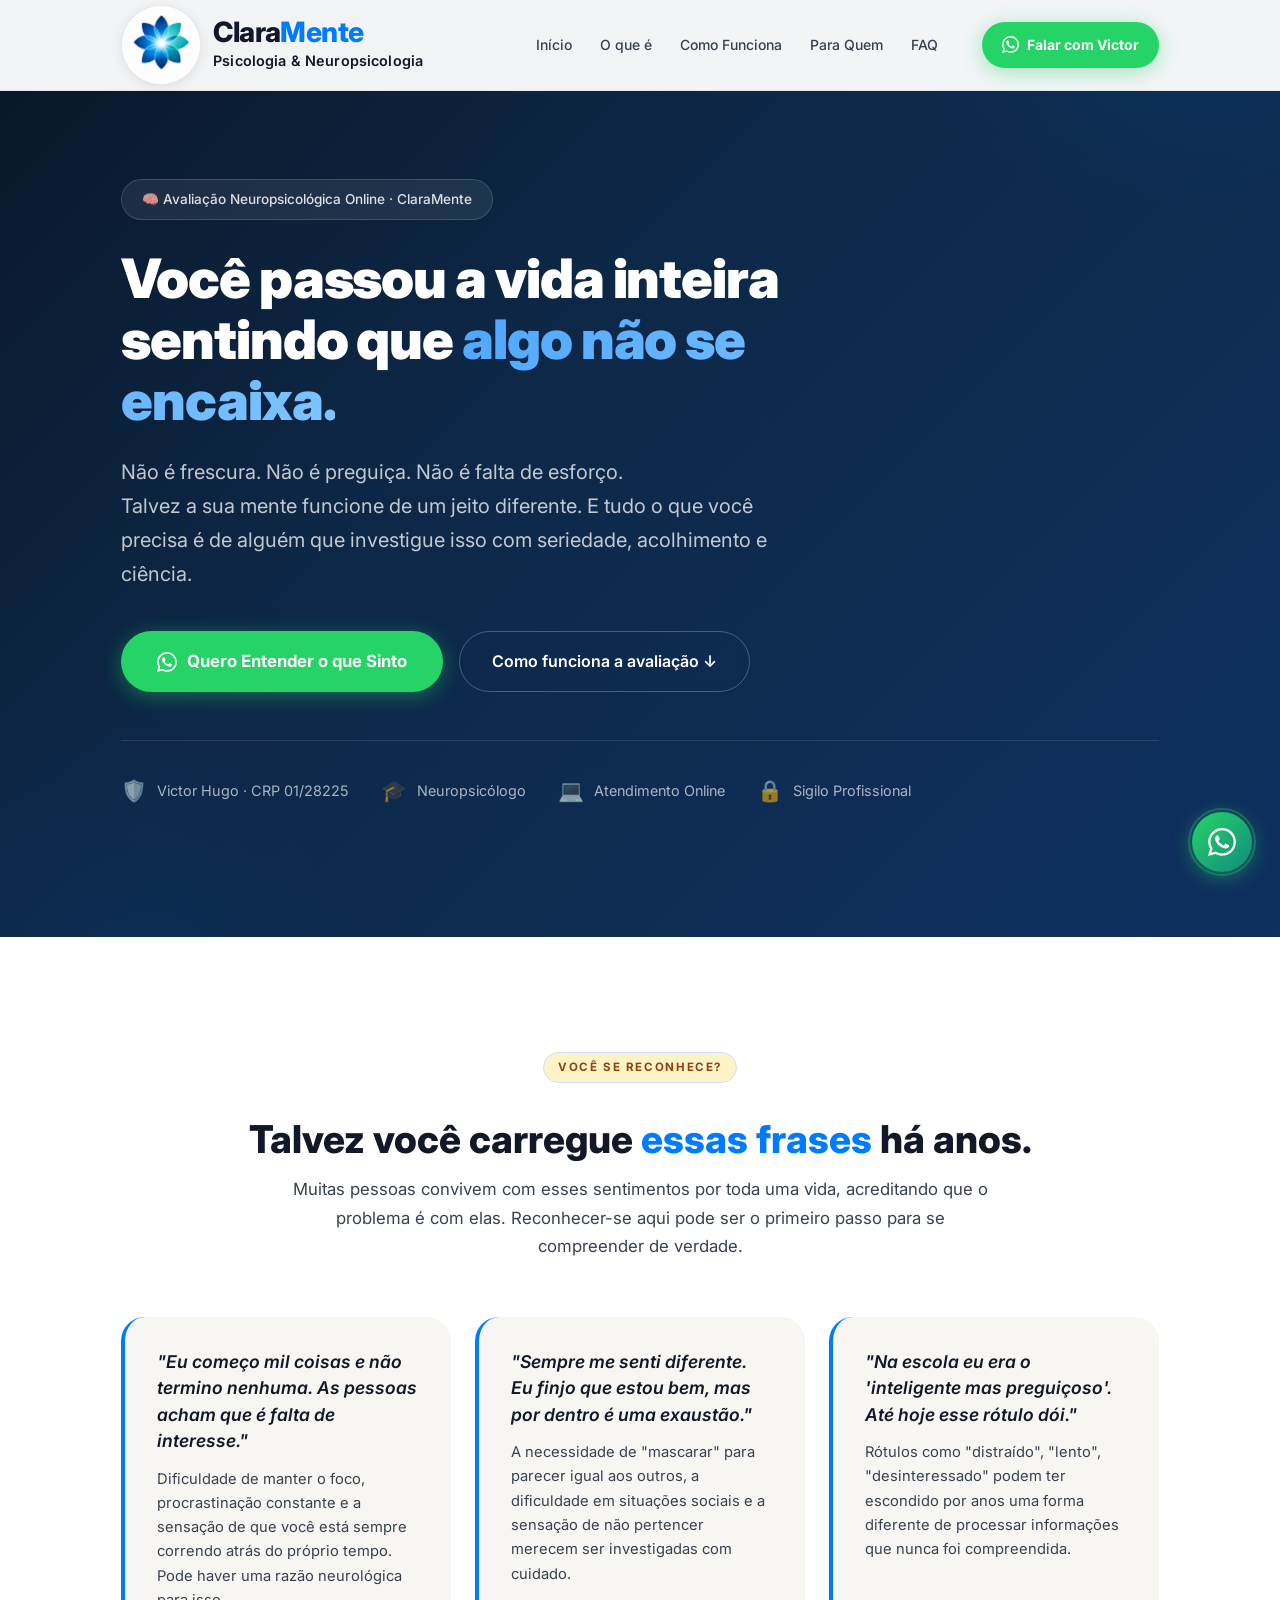
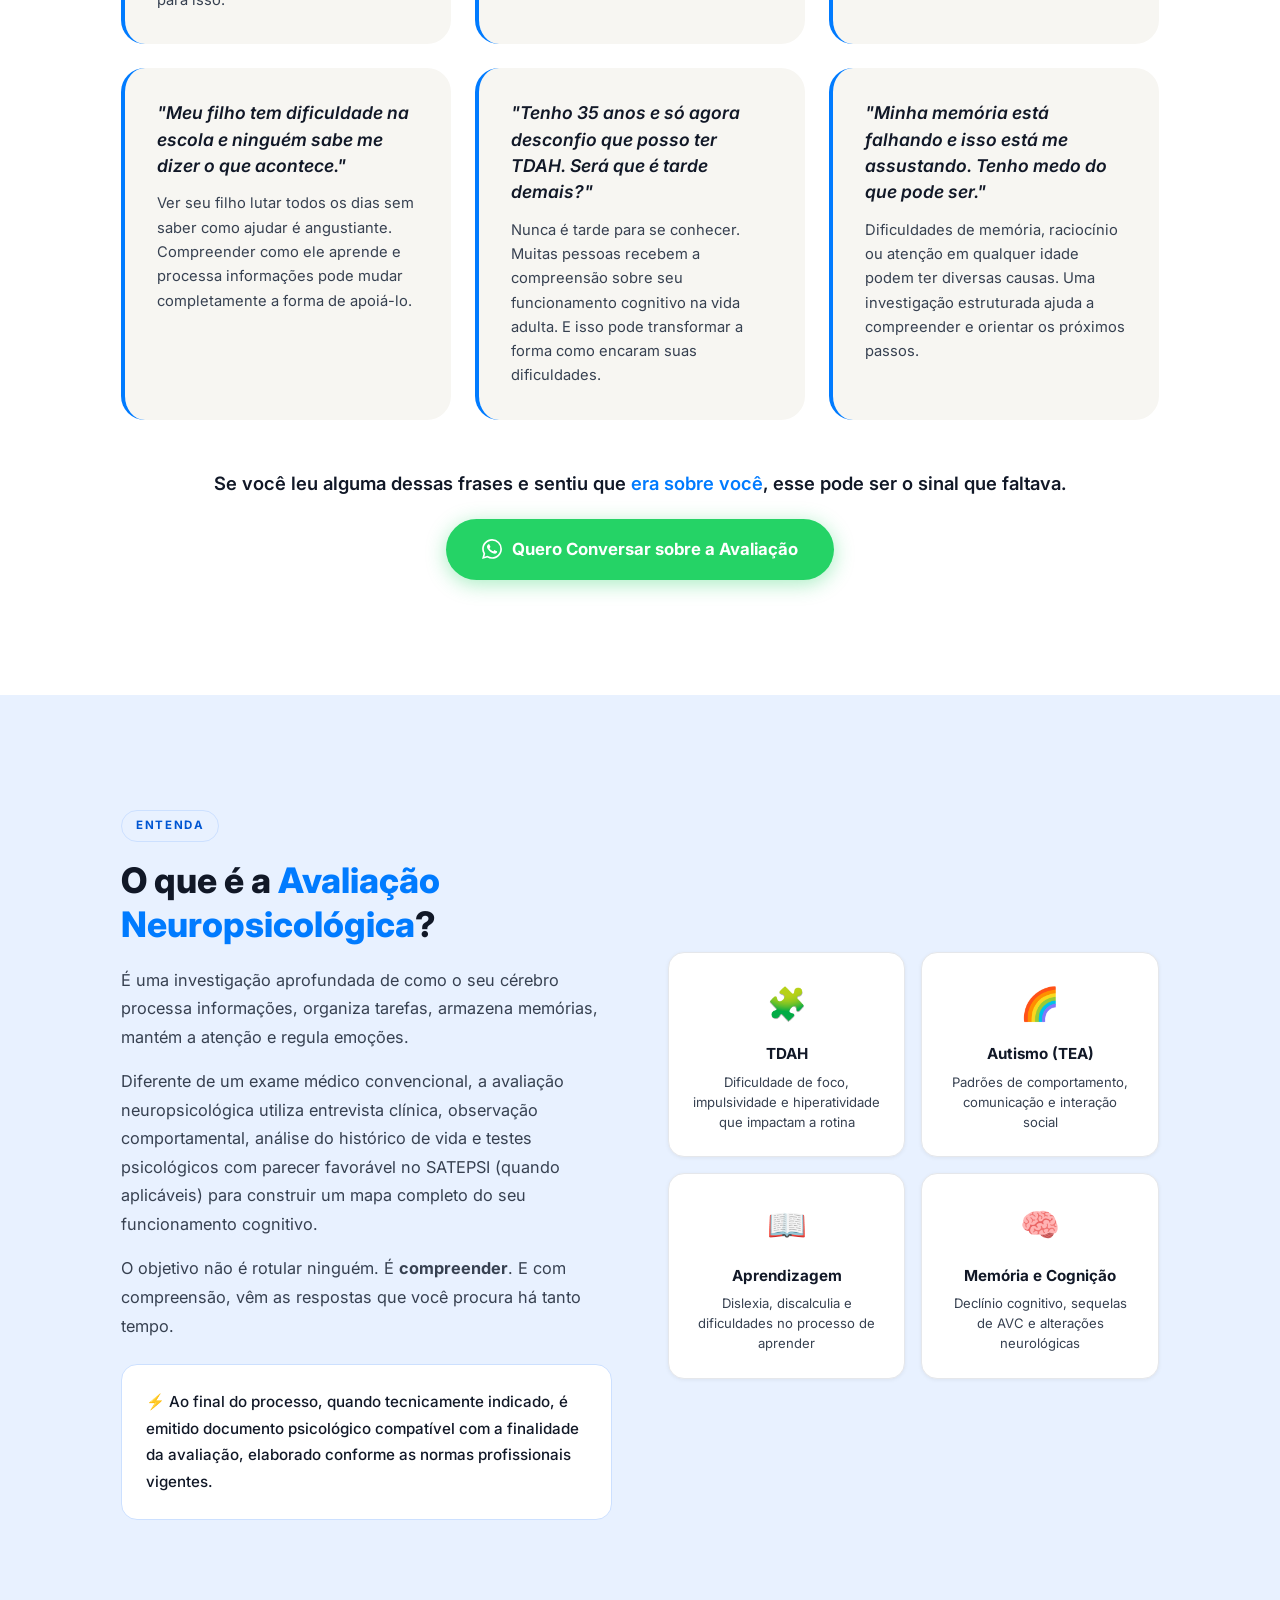
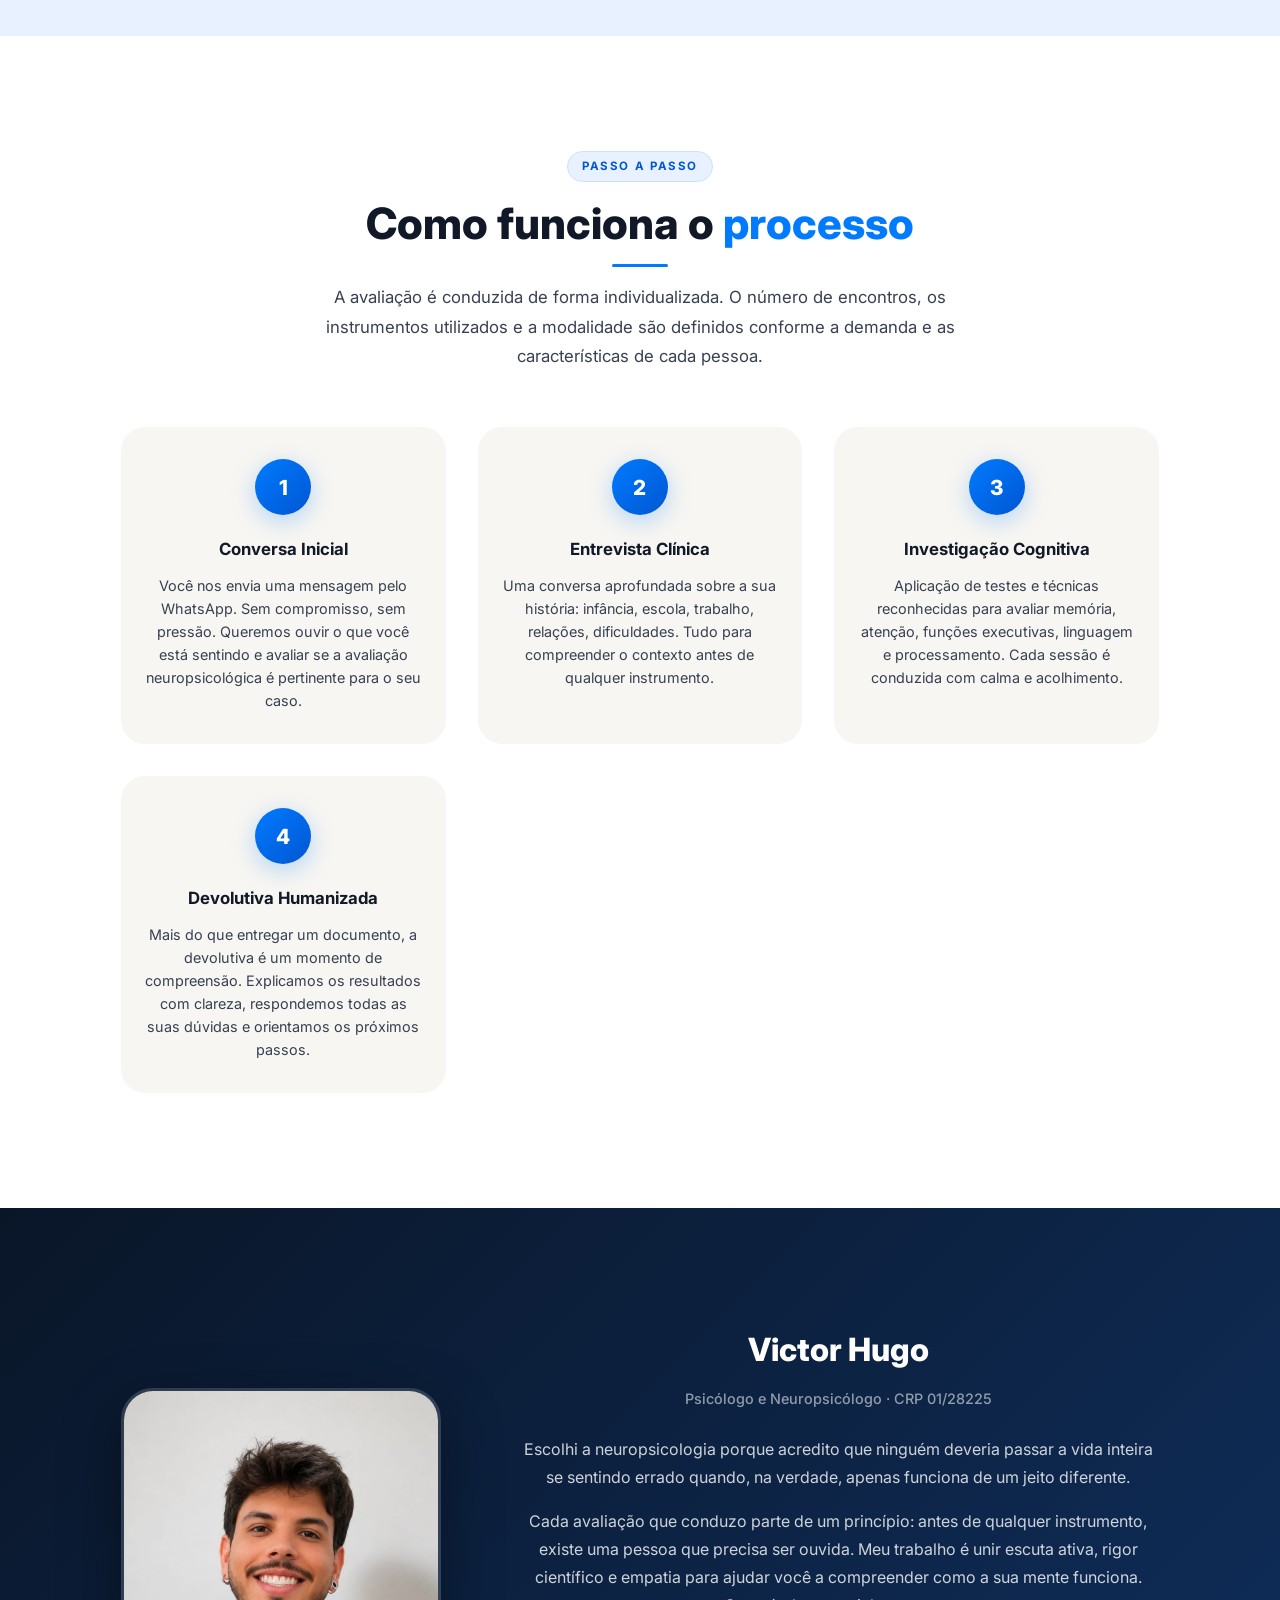
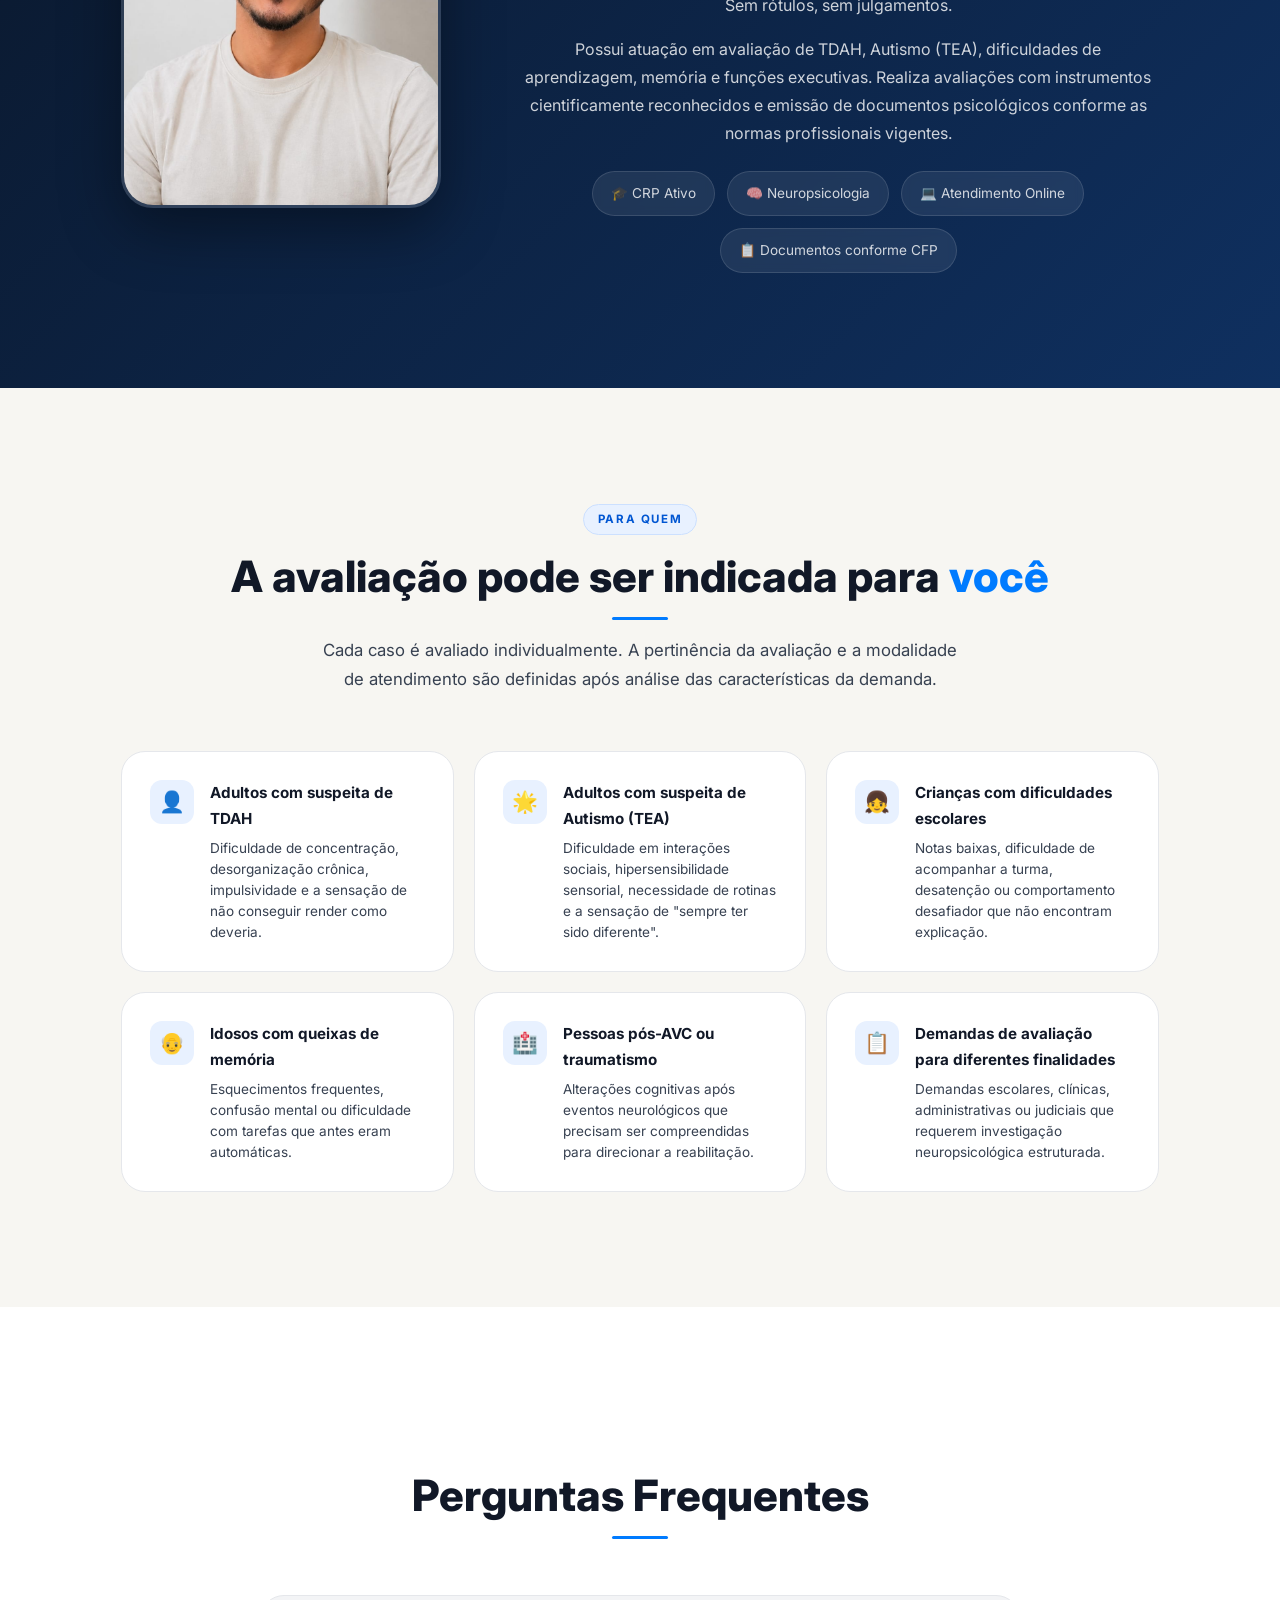
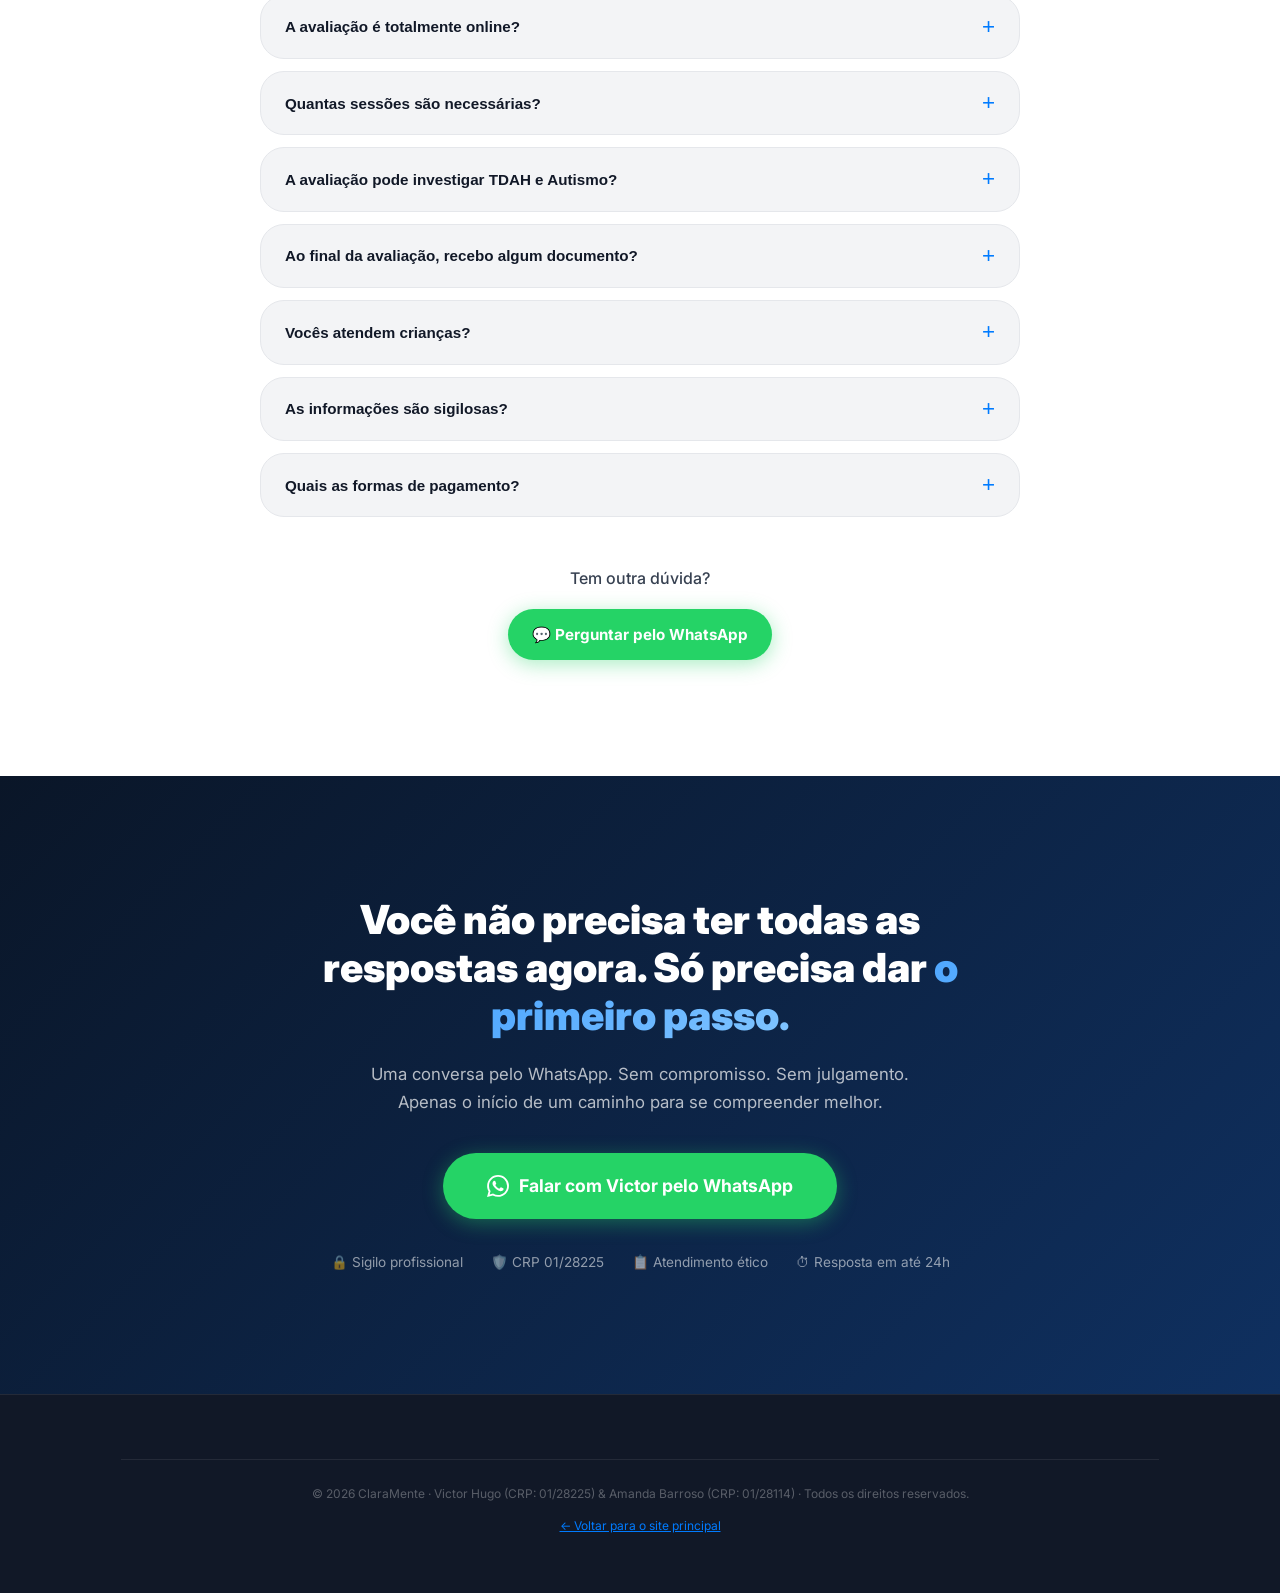
==== commit aef875d8: "Update index.html" ====
--- a/avaliacao/index.html
+++ b/avaliacao/index.html
@@ -396,14 +396,14 @@
 
     .av-profile-grid {
       display: grid;
-      grid-template-columns: 300px 1fr;
-      gap: 48px;
+      grid-template-columns: 340px 1fr;
+      gap: 56px;
       align-items: center;
     }
 
     .av-profile-photo {
-      width: 280px;
-      height: 340px;
+      width: 320px;
+      height: 420px;
       border-radius: var(--r-xl);
       object-fit: cover;
       border: 3px solid rgba(255,255,255,0.15);
@@ -414,6 +414,7 @@
       font-size: clamp(1.4rem, 3vw, 2rem);
       font-weight: 800;
       margin-bottom: 8px;
+      text-align: center;
     }
 
     .av-profile-info .profile-crp {
@@ -421,6 +422,7 @@
       color: rgba(255,255,255,0.55);
       margin-bottom: 24px;
       font-weight: 500;
+      text-align: center;
     }
 
     .av-profile-info p {
@@ -428,6 +430,7 @@
       color: rgba(255,255,255,0.8);
       line-height: 1.75;
       margin-bottom: 16px;
+      text-align: center;
     }
 
     .av-profile-badges {
@@ -435,6 +438,7 @@
       flex-wrap: wrap;
       gap: 12px;
       margin-top: 24px;
+      justify-content: center;
     }
 
     .av-profile-badge {
@@ -589,7 +593,7 @@
     @media (max-width: 768px) {
       .av-what-grid { grid-template-columns: 1fr; }
       .av-profile-grid { grid-template-columns: 1fr; text-align: center; }
-      .av-profile-photo { margin: 0 auto; width: 220px; height: 280px; }
+      .av-profile-photo { margin: 0 auto; width: 260px; height: 340px; }
       .av-profile-badges { justify-content: center; }
       .av-hero-trust { justify-content: center; }
       .av-sticky-cta { display: block; }
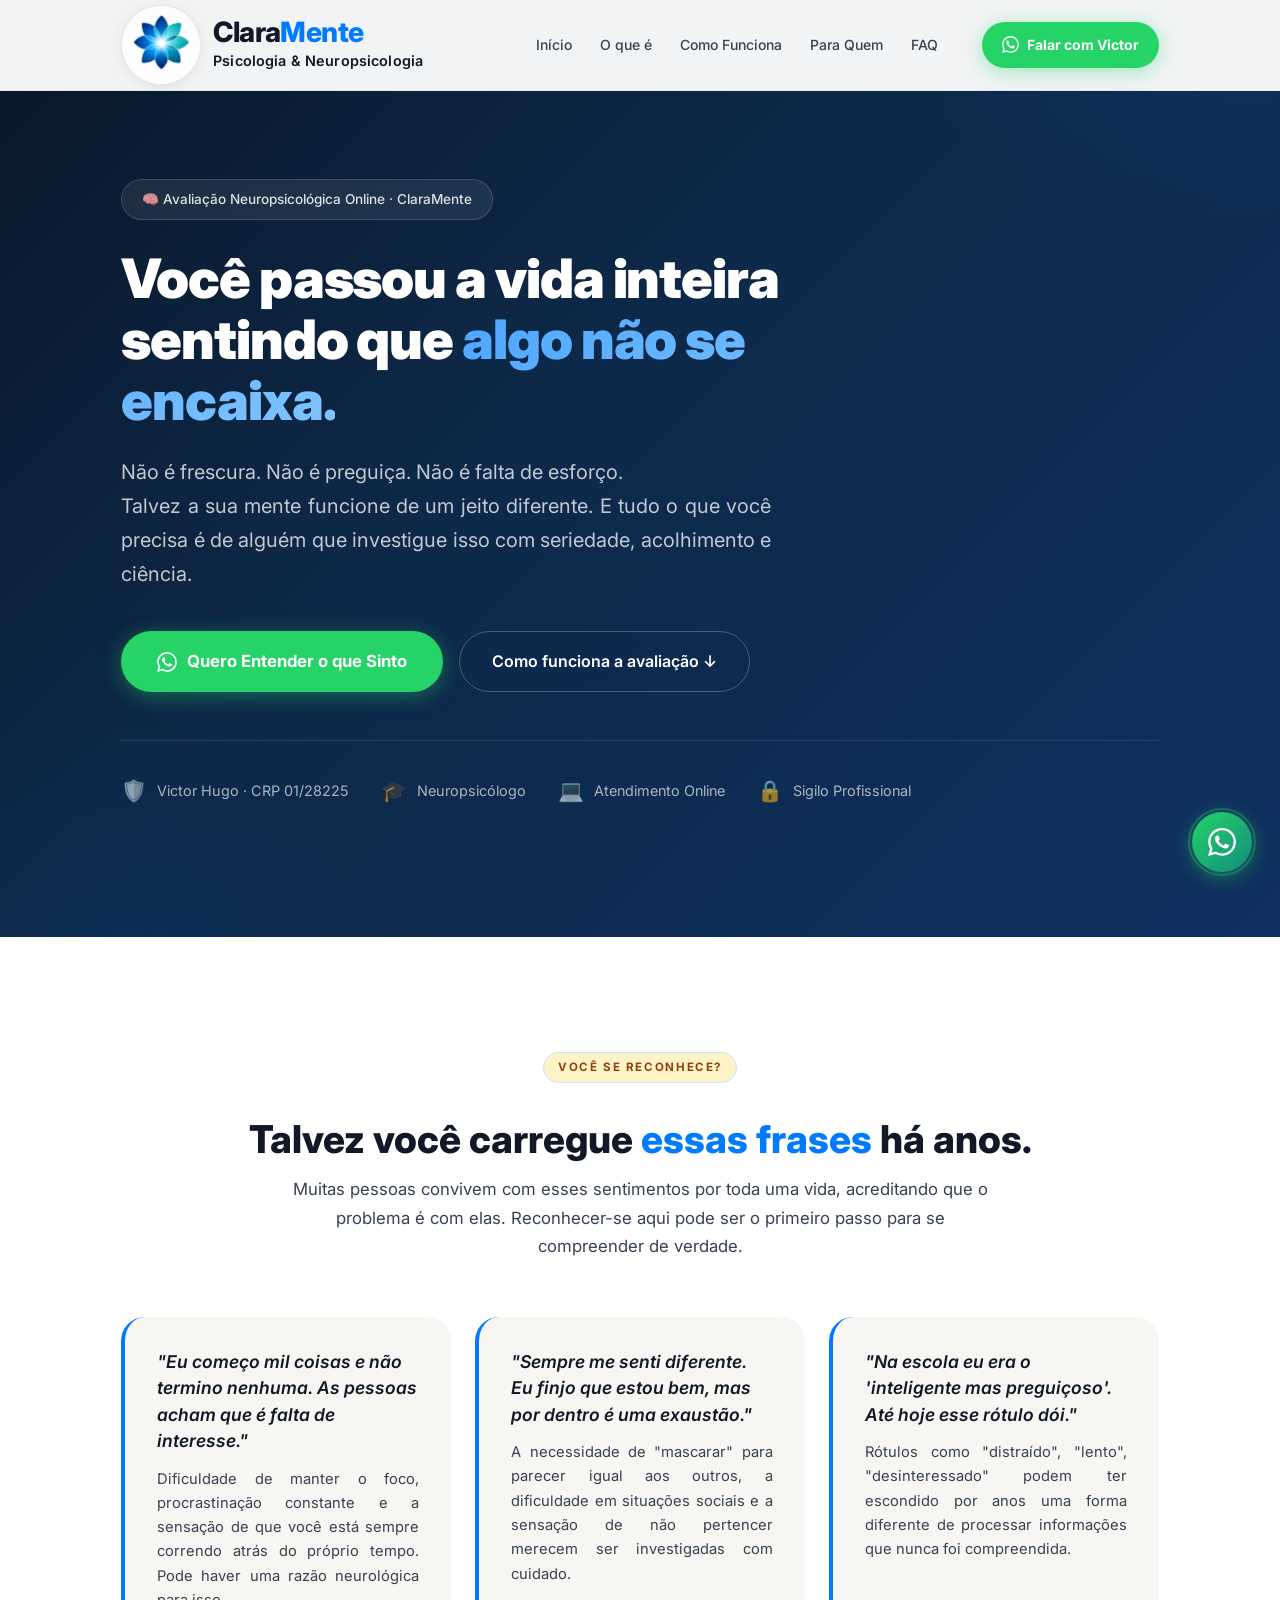
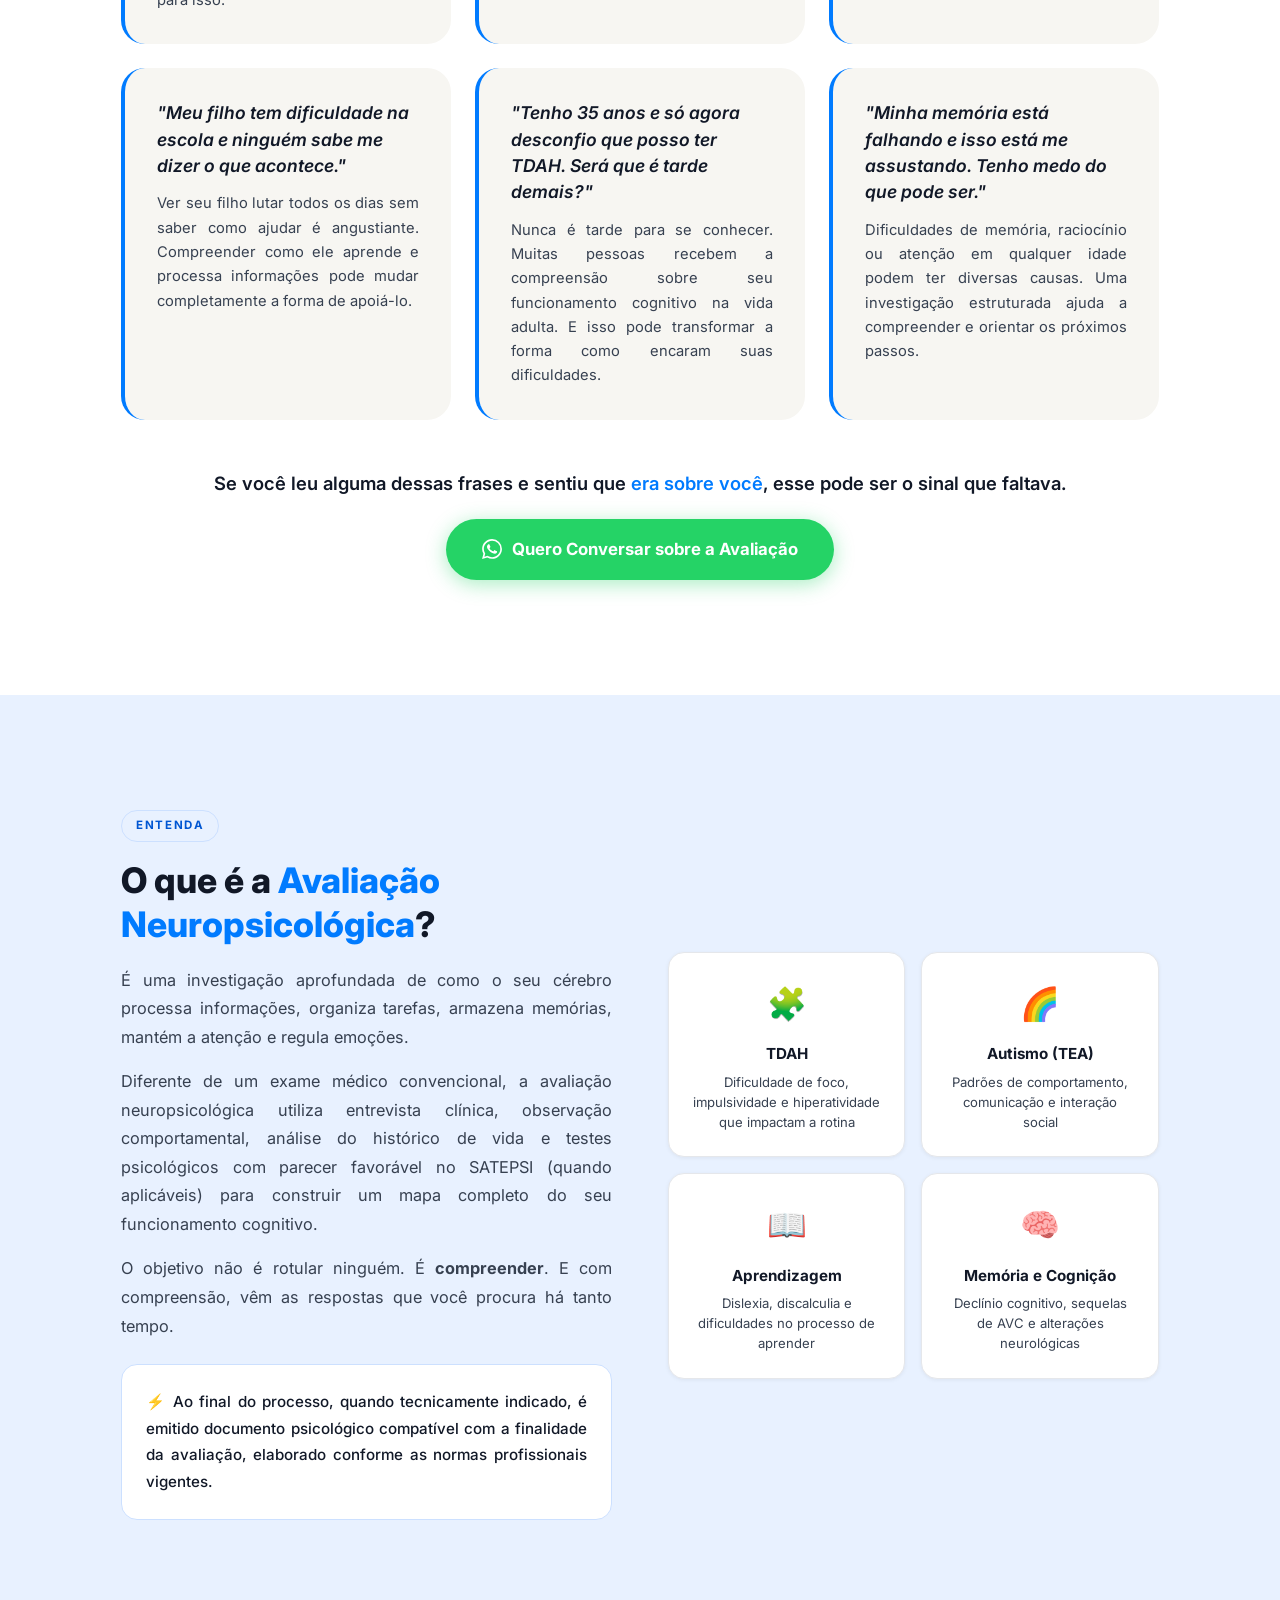
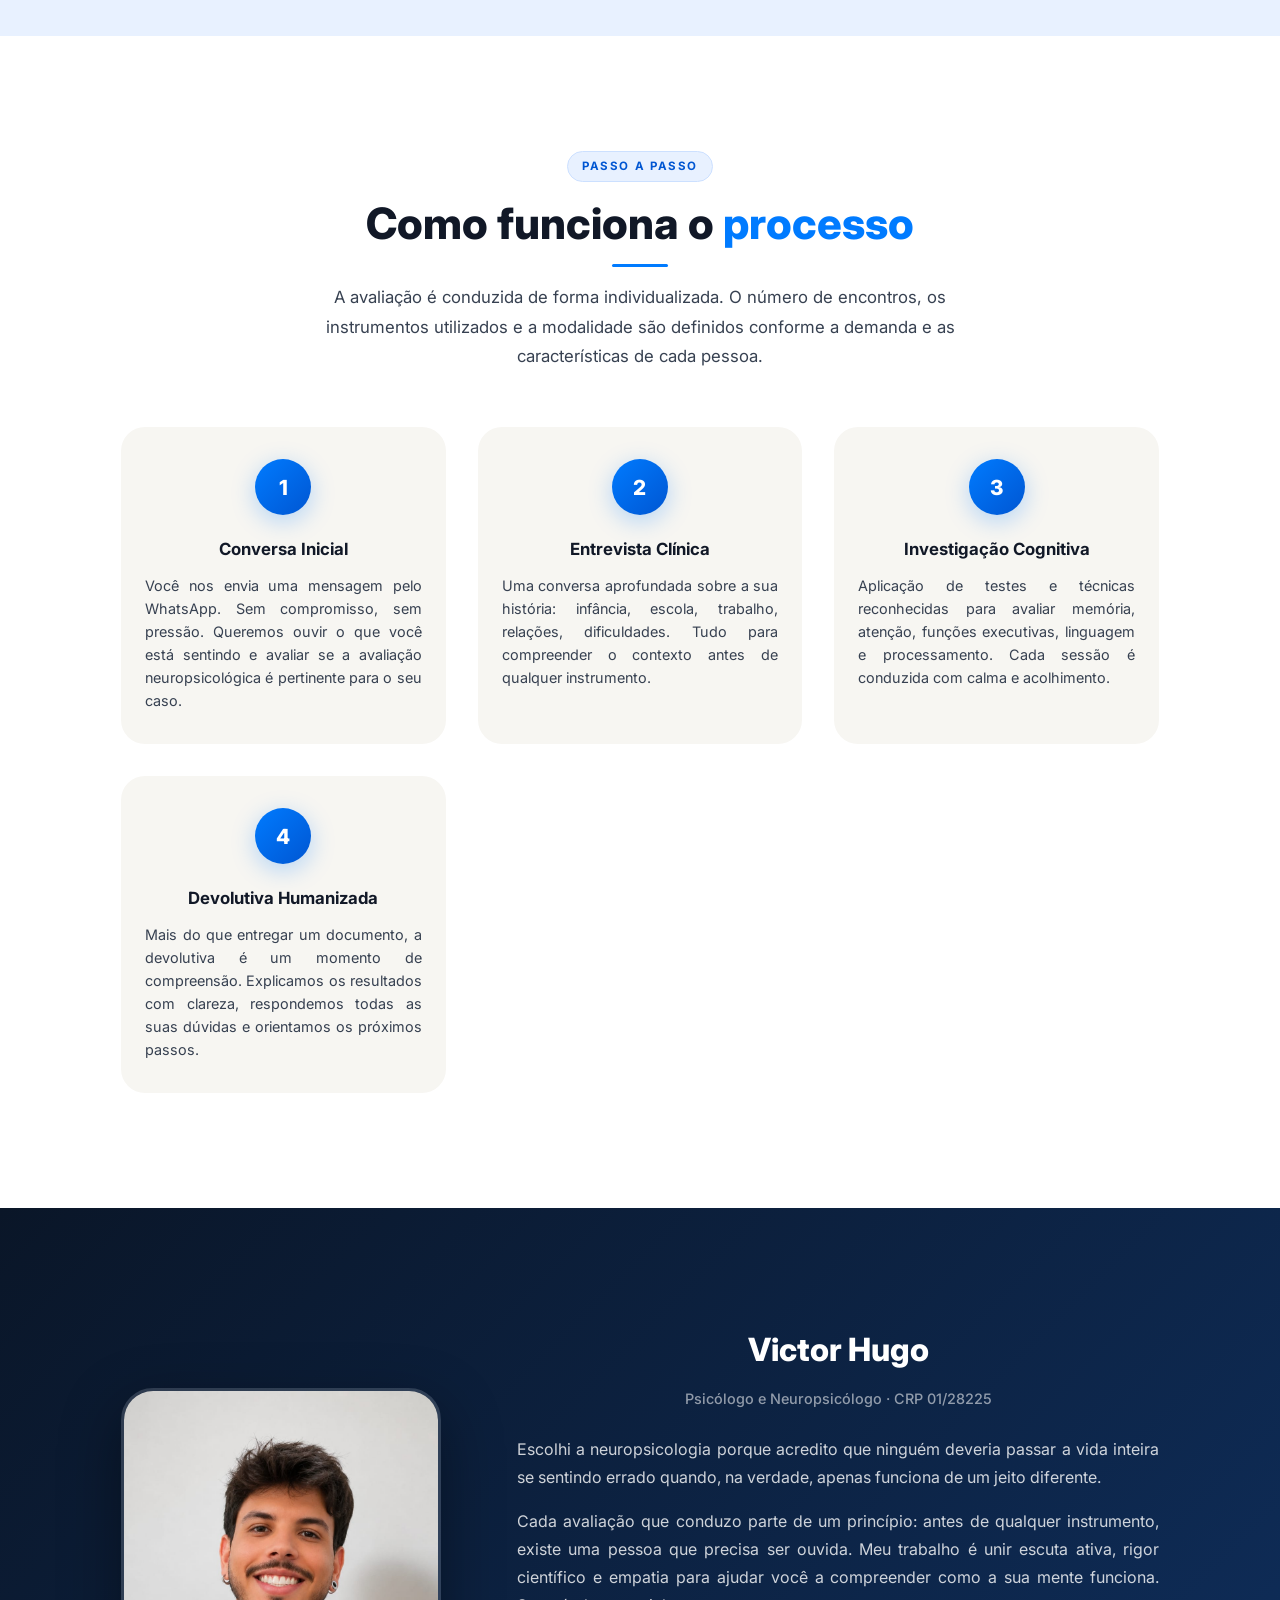
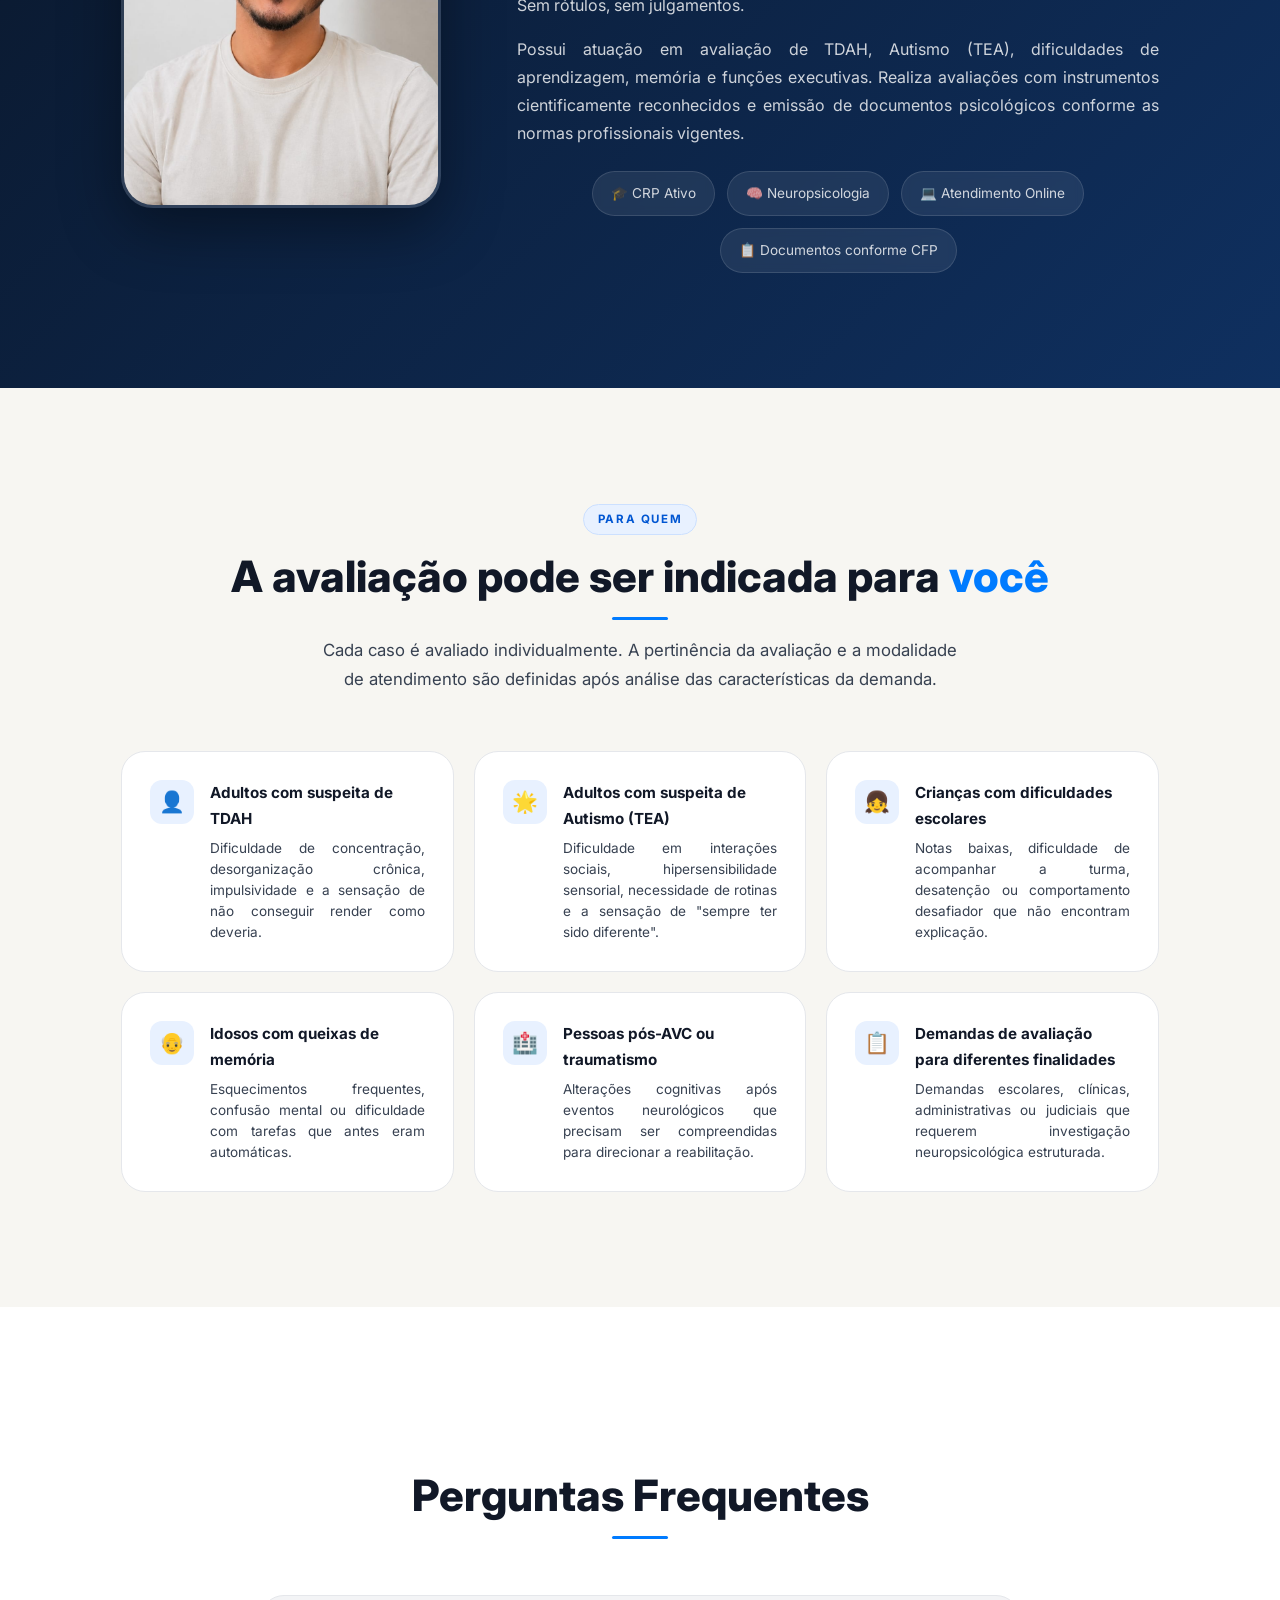
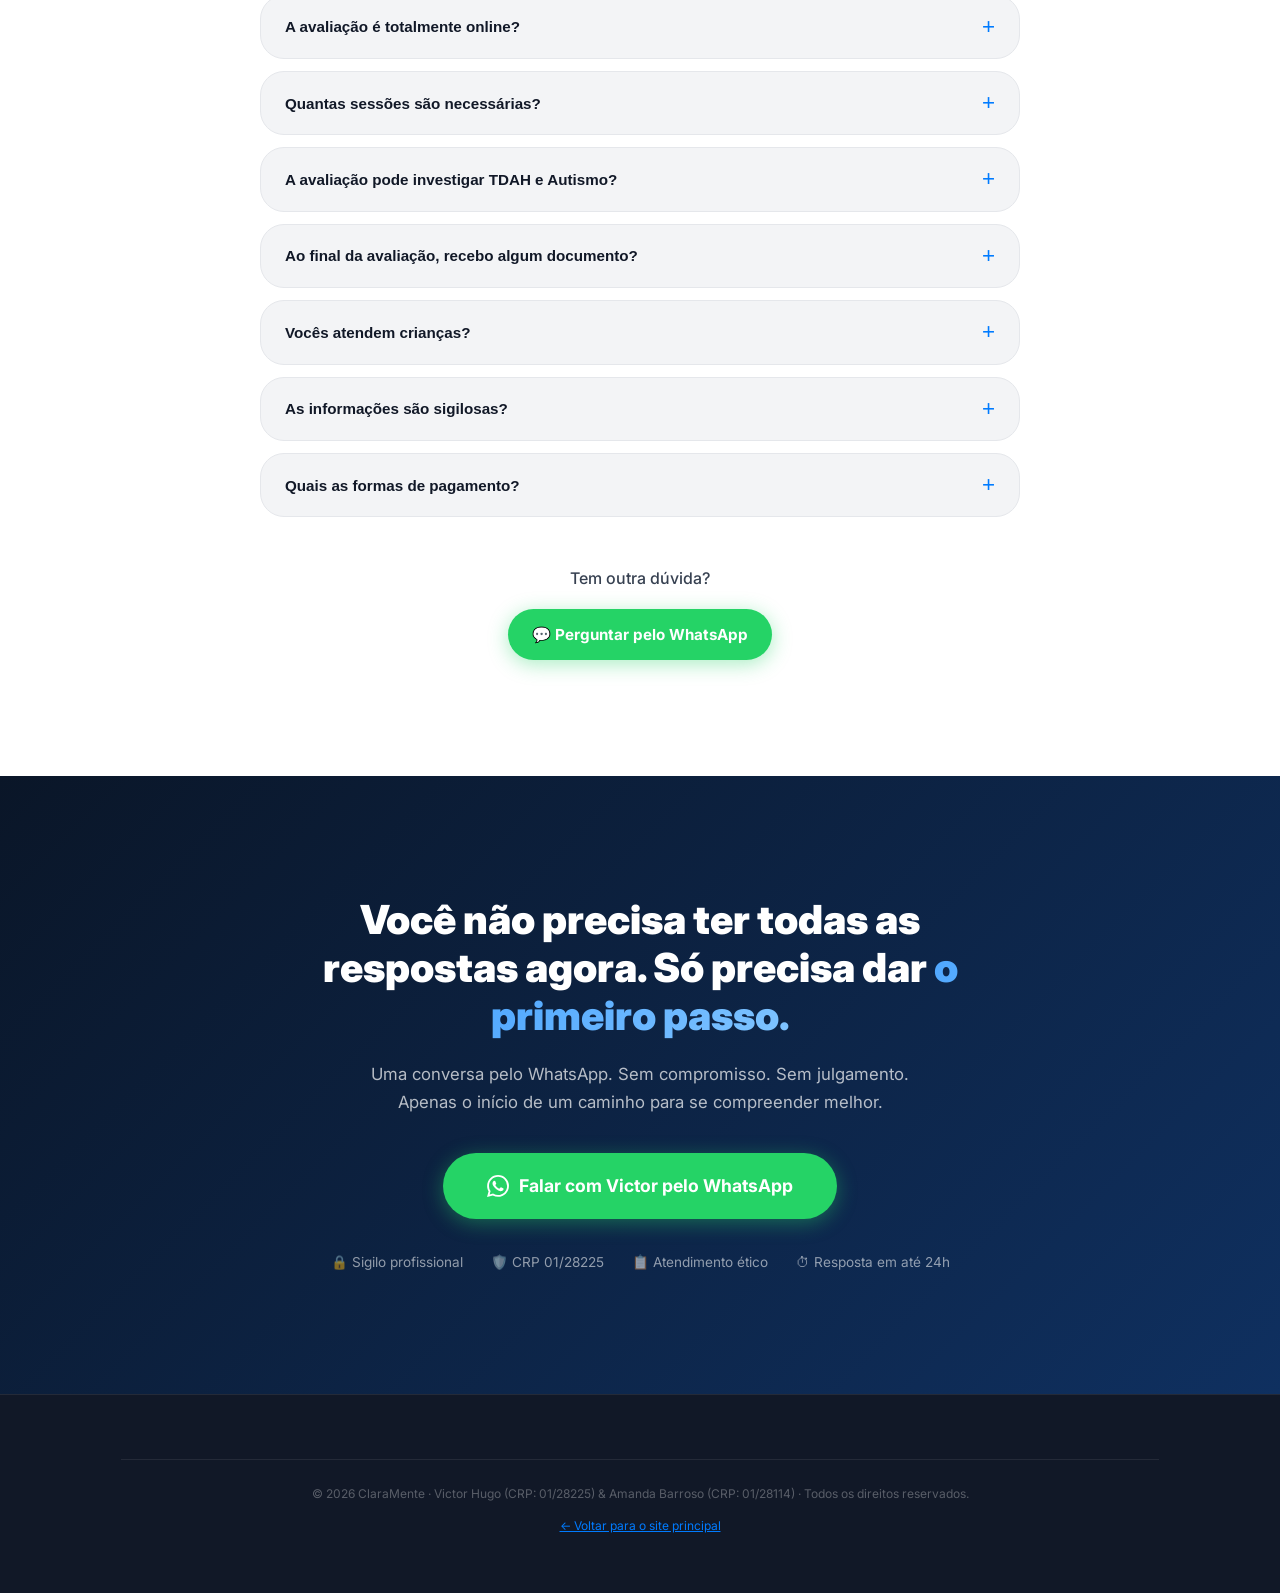
==== commit abd1bda2: "Update index.html" ====
--- a/avaliacao/index.html
+++ b/avaliacao/index.html
@@ -107,6 +107,7 @@
       max-width: 650px;
       margin-bottom: 40px;
       font-weight: 400;
+      text-align: justify;
     }
 
     .av-hero-ctas {
@@ -243,6 +244,7 @@
       font-size: 0.92rem;
       color: var(--gray-dark);
       line-height: 1.65;
+      text-align: justify;
     }
 
     .av-pain-cta {
@@ -289,6 +291,7 @@
       color: var(--gray-dark);
       line-height: 1.75;
       margin-bottom: 16px;
+      text-align: justify;
     }
 
     .av-what-highlight {
@@ -385,6 +388,7 @@
       font-size: 0.9rem;
       color: var(--gray-dark);
       line-height: 1.6;
+      text-align: justify;
     }
 
     /* Victor profile */
@@ -430,7 +434,7 @@
       color: rgba(255,255,255,0.8);
       line-height: 1.75;
       margin-bottom: 16px;
-      text-align: center;
+      text-align: justify;
     }
 
     .av-profile-badges {
@@ -507,6 +511,7 @@
       font-size: 0.85rem;
       color: var(--gray-dark);
       line-height: 1.55;
+      text-align: justify;
     }
 
     /* FAQ */
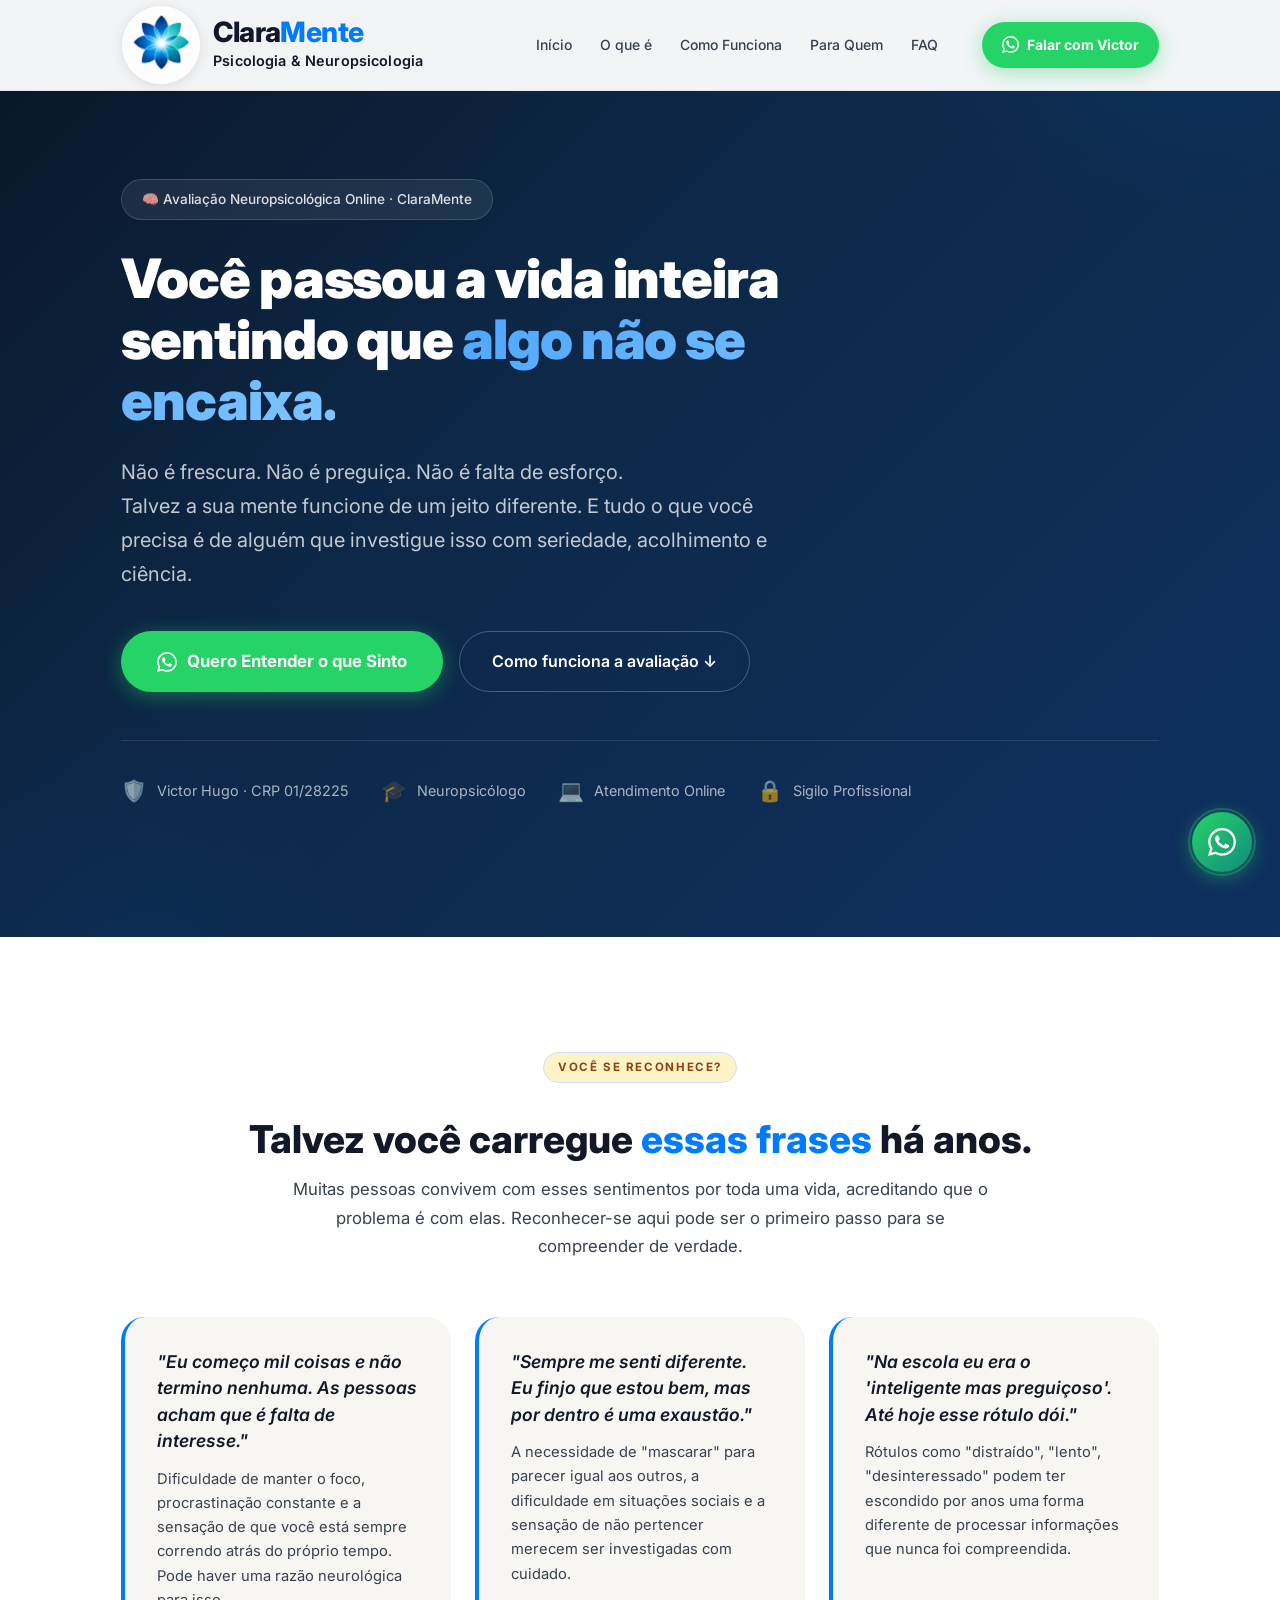
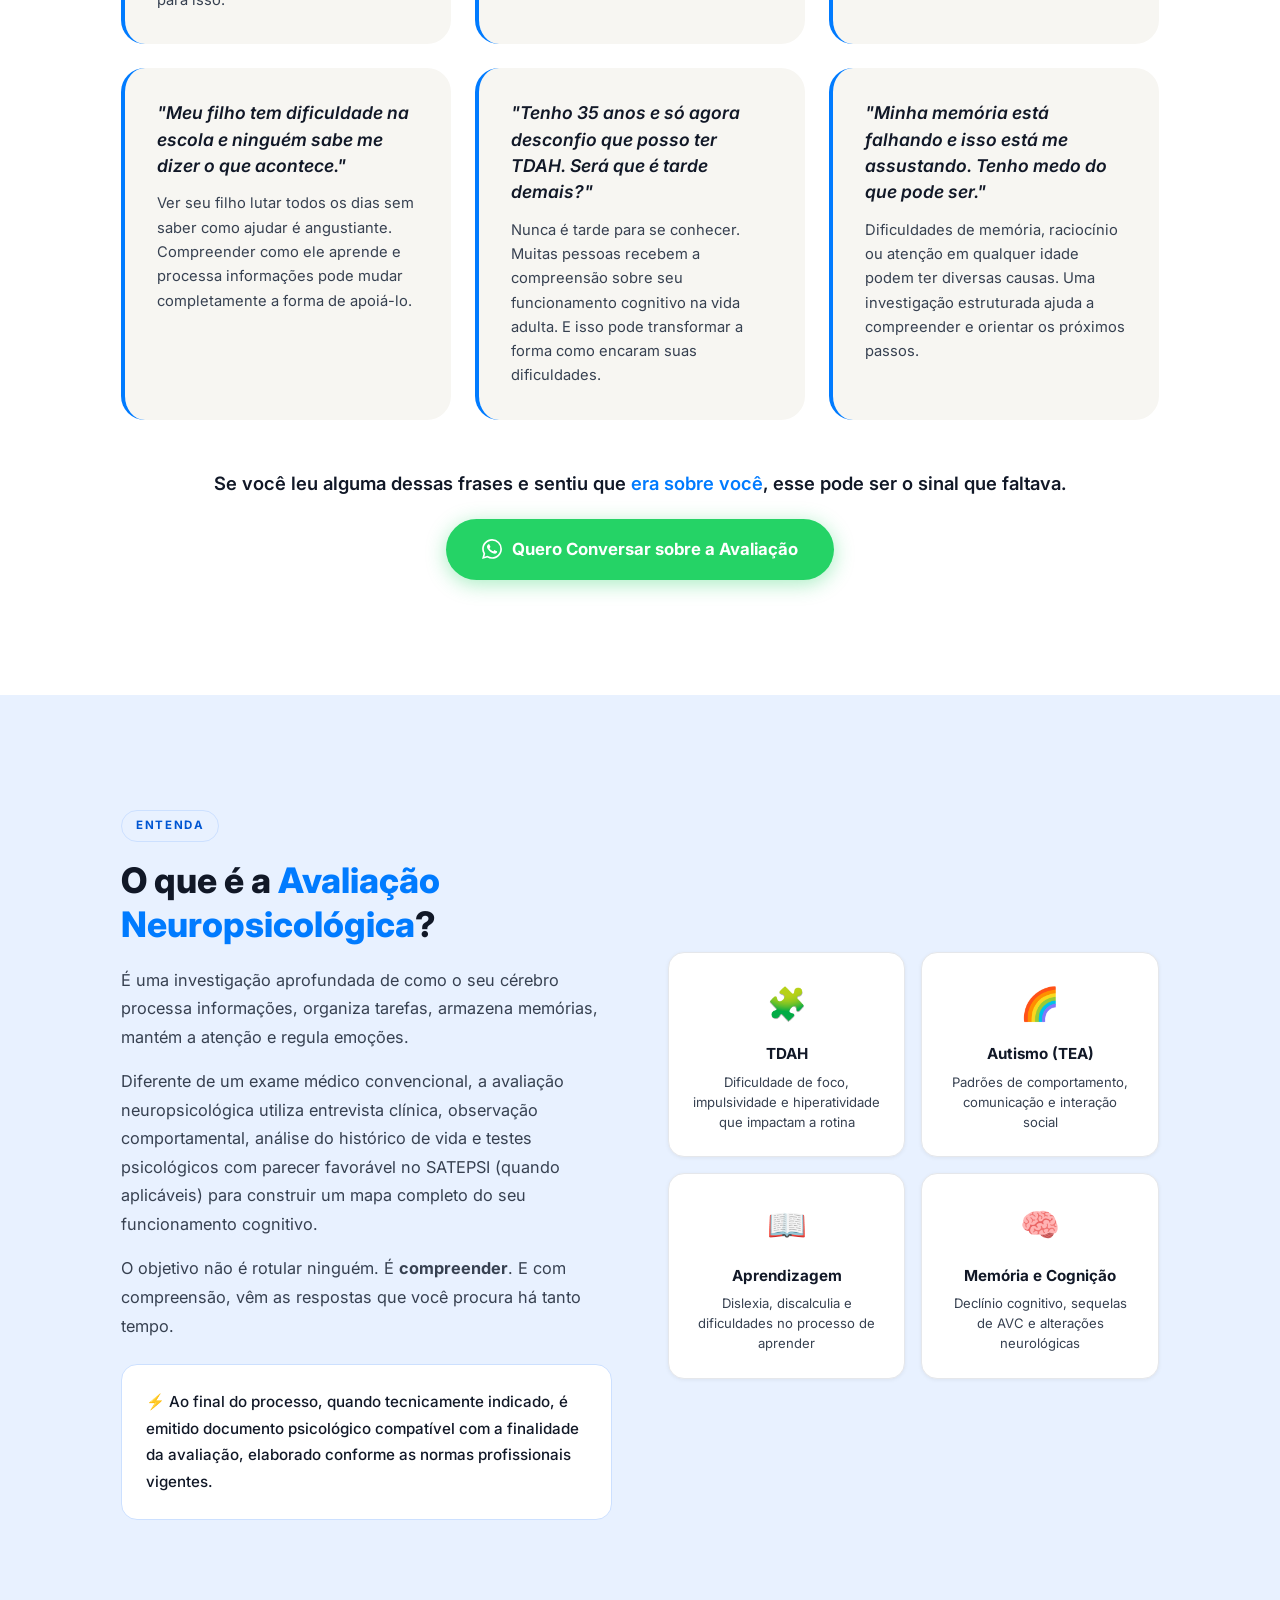
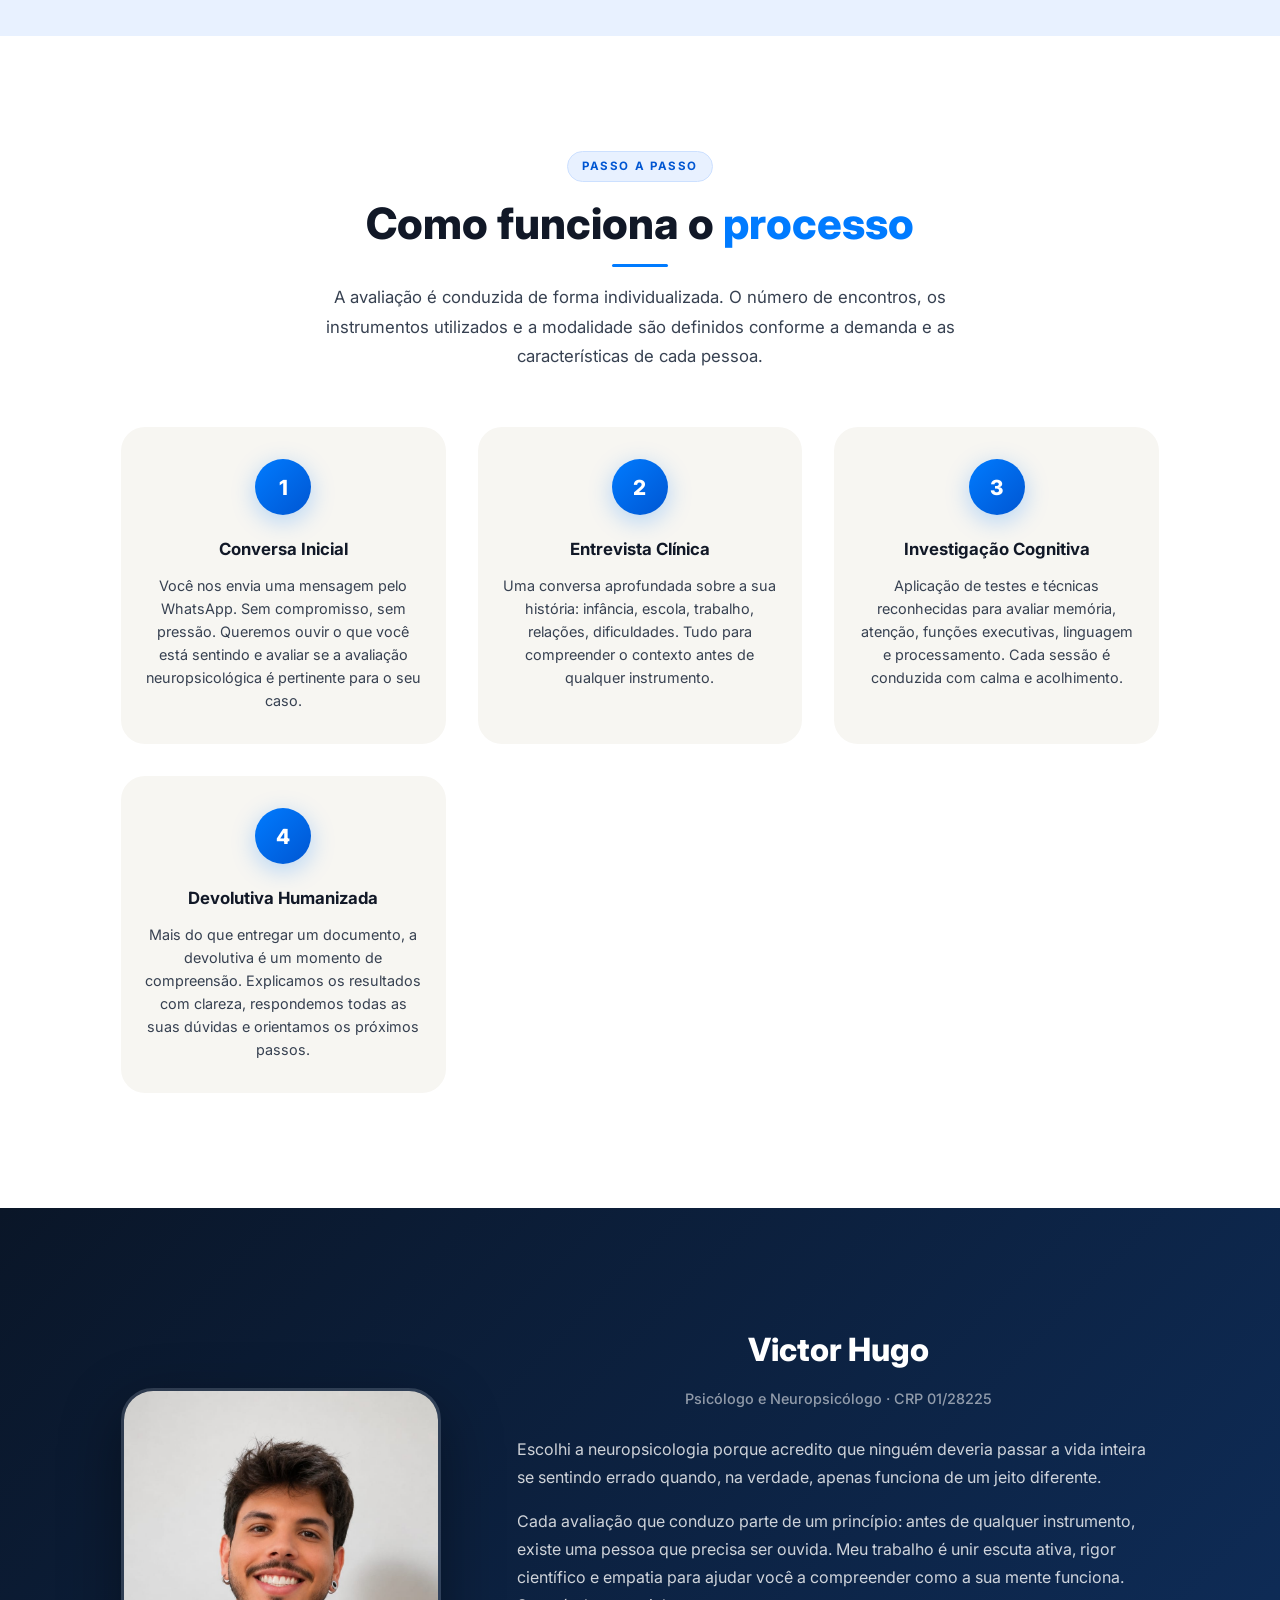
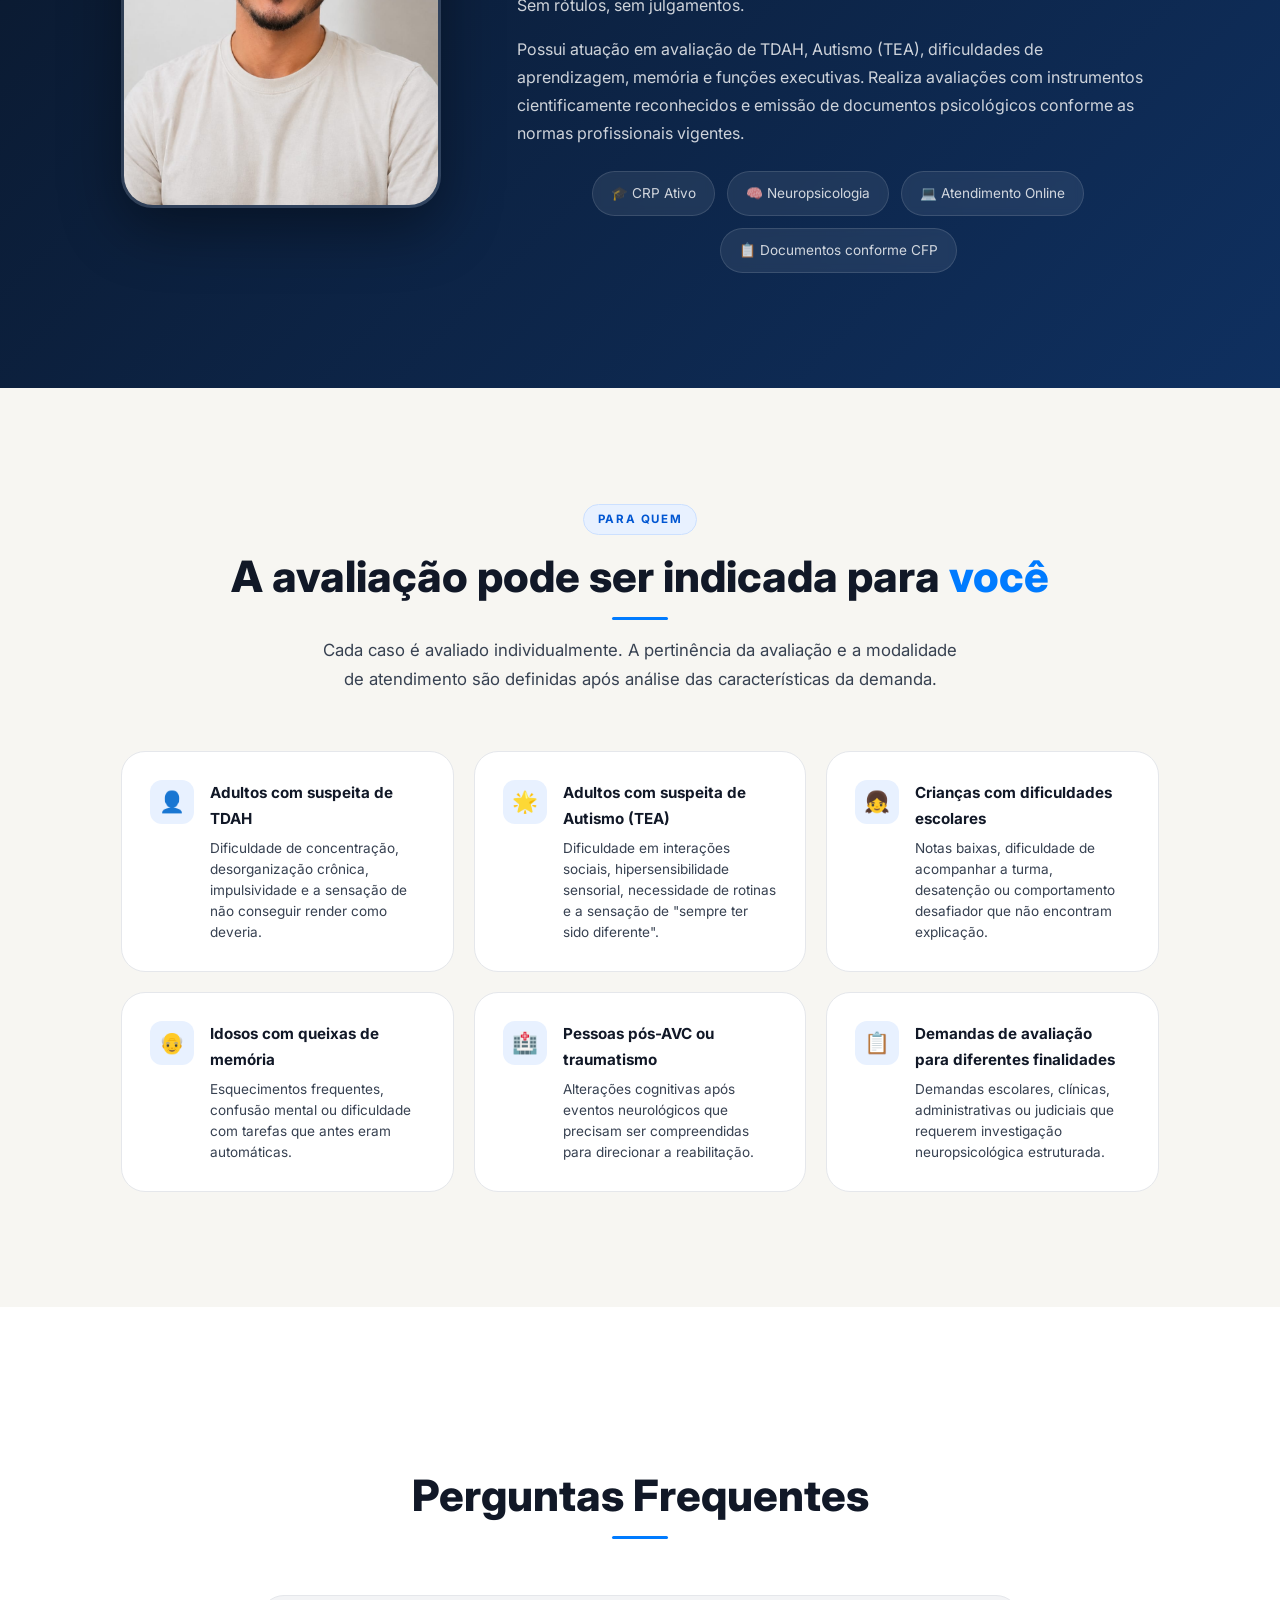
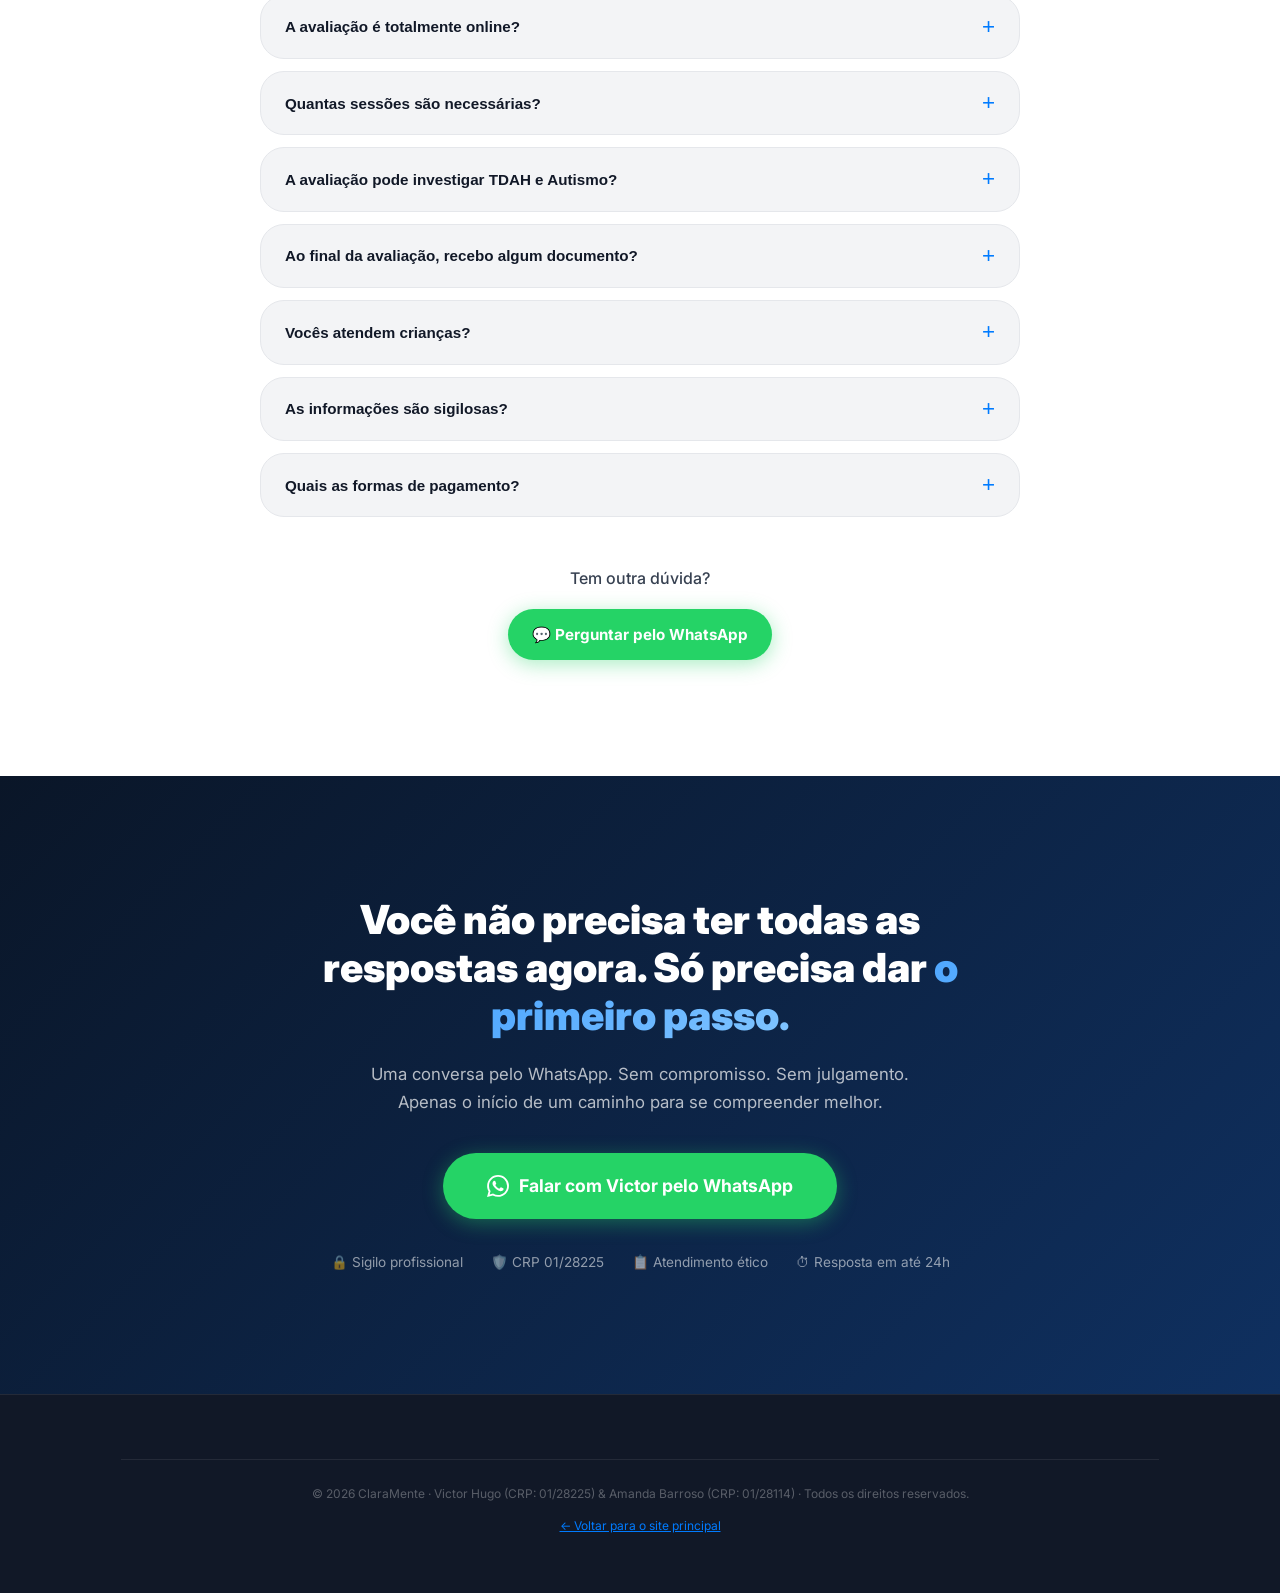
==== commit 691d37dc: "Update index.html" ====
--- a/avaliacao/index.html
+++ b/avaliacao/index.html
@@ -107,7 +107,6 @@
       max-width: 650px;
       margin-bottom: 40px;
       font-weight: 400;
-      text-align: justify;
     }
 
     .av-hero-ctas {
@@ -244,7 +243,6 @@
       font-size: 0.92rem;
       color: var(--gray-dark);
       line-height: 1.65;
-      text-align: justify;
     }
 
     .av-pain-cta {
@@ -291,7 +289,6 @@
       color: var(--gray-dark);
       line-height: 1.75;
       margin-bottom: 16px;
-      text-align: justify;
     }
 
     .av-what-highlight {
@@ -388,7 +385,6 @@
       font-size: 0.9rem;
       color: var(--gray-dark);
       line-height: 1.6;
-      text-align: justify;
     }
 
     /* Victor profile */
@@ -434,7 +430,6 @@
       color: rgba(255,255,255,0.8);
       line-height: 1.75;
       margin-bottom: 16px;
-      text-align: justify;
     }
 
     .av-profile-badges {
@@ -511,7 +506,6 @@
       font-size: 0.85rem;
       color: var(--gray-dark);
       line-height: 1.55;
-      text-align: justify;
     }
 
     /* FAQ */
